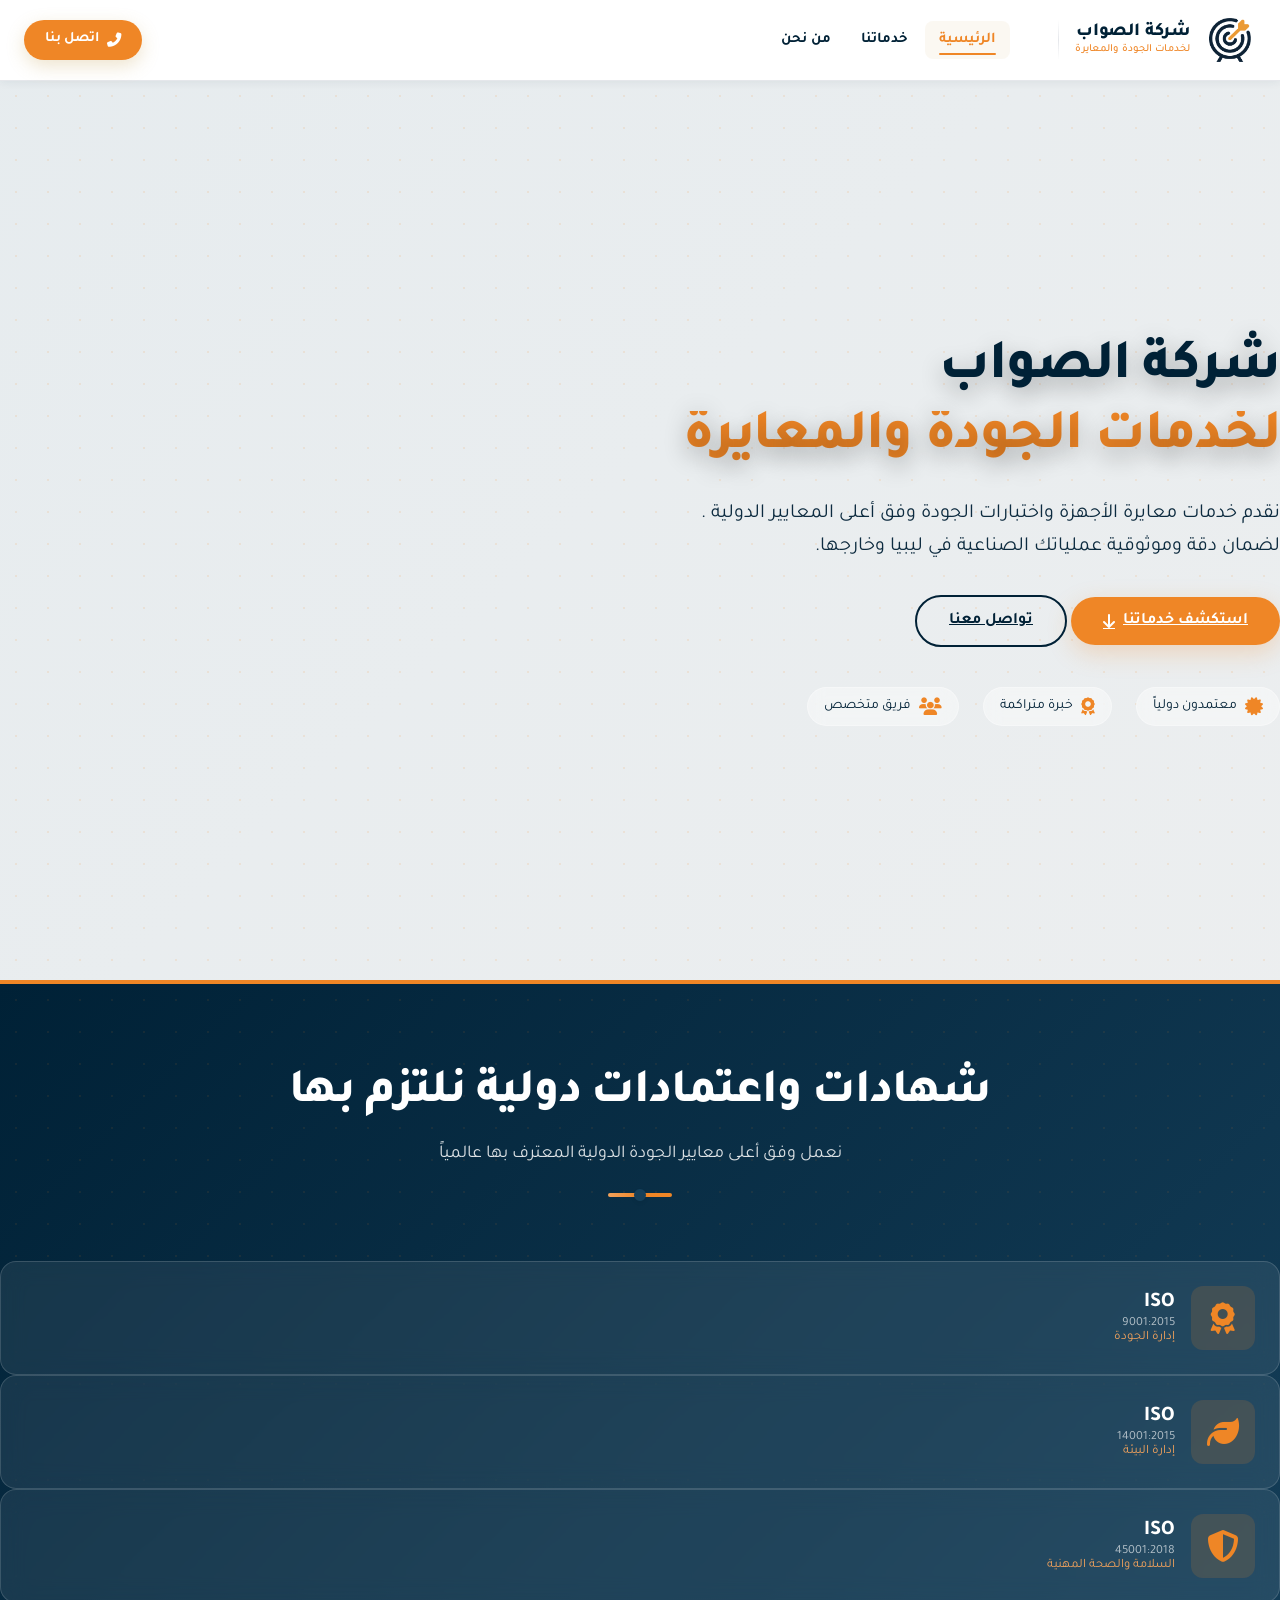
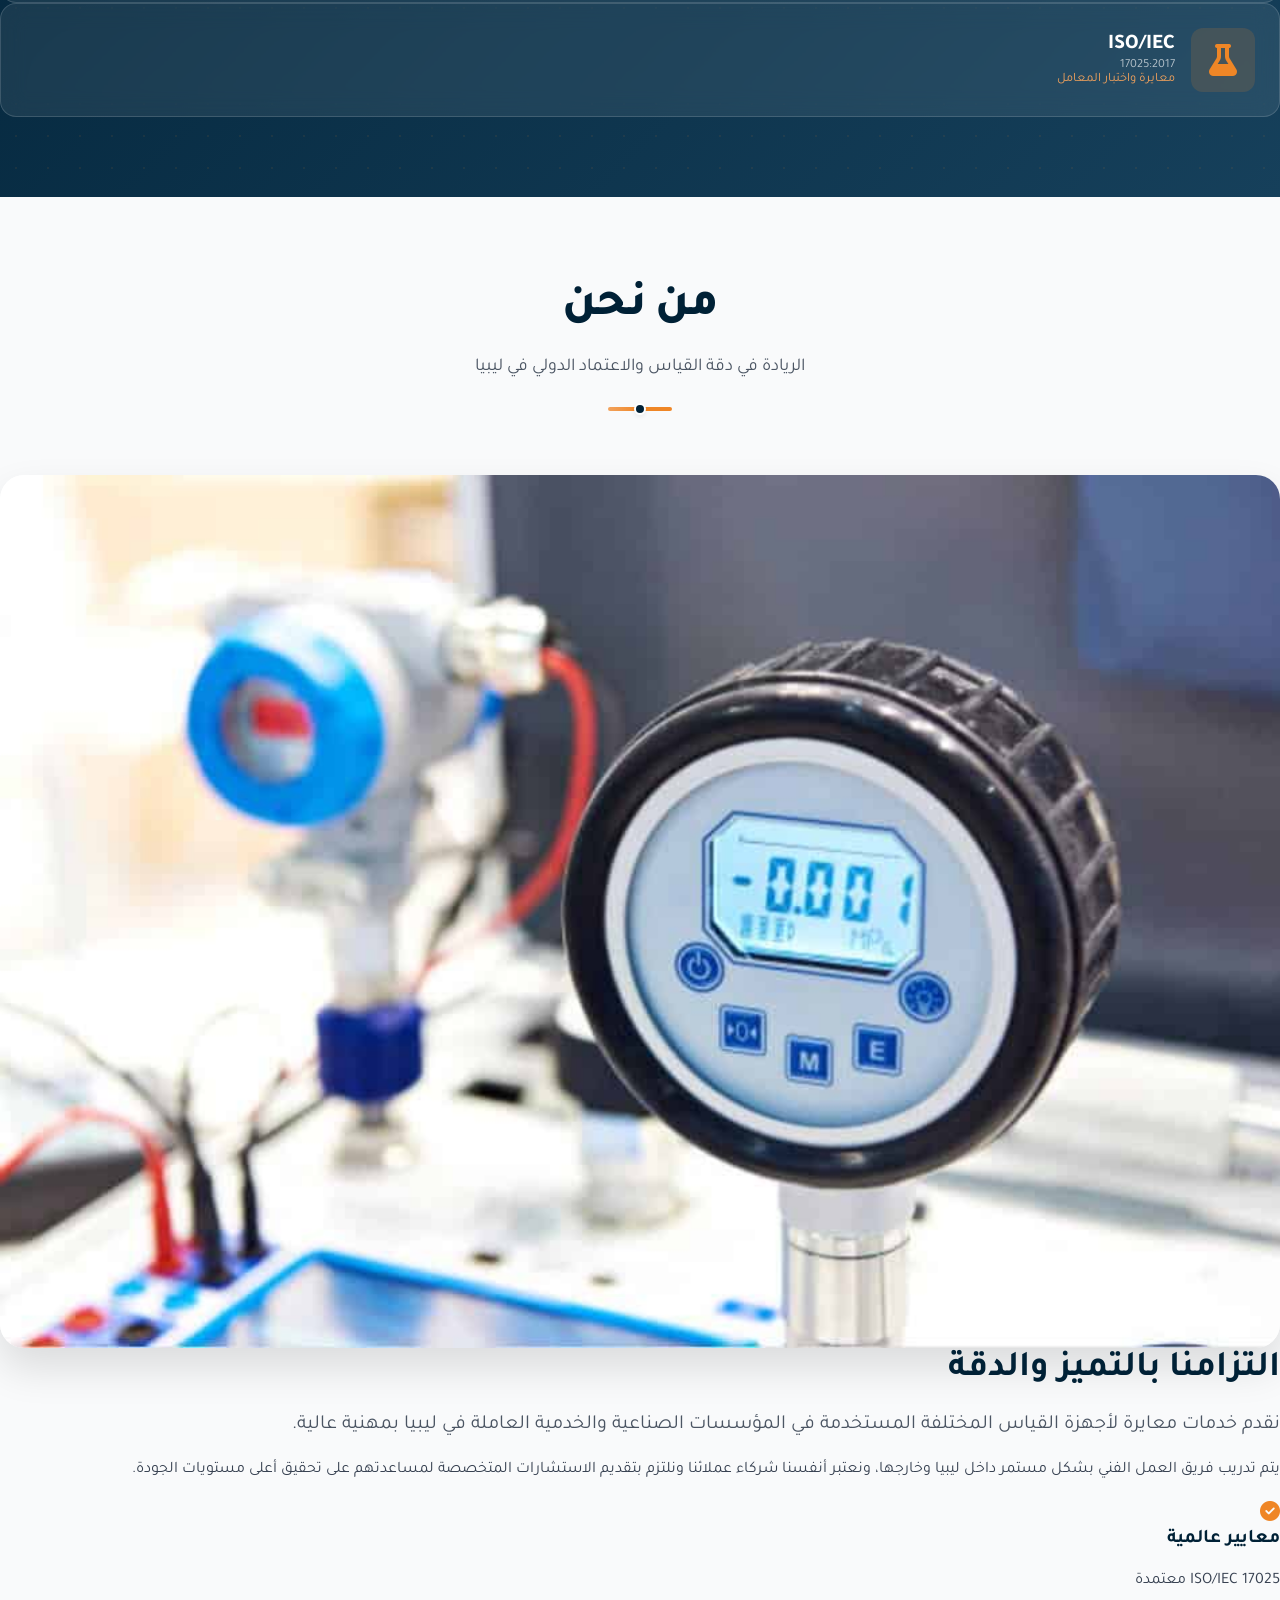
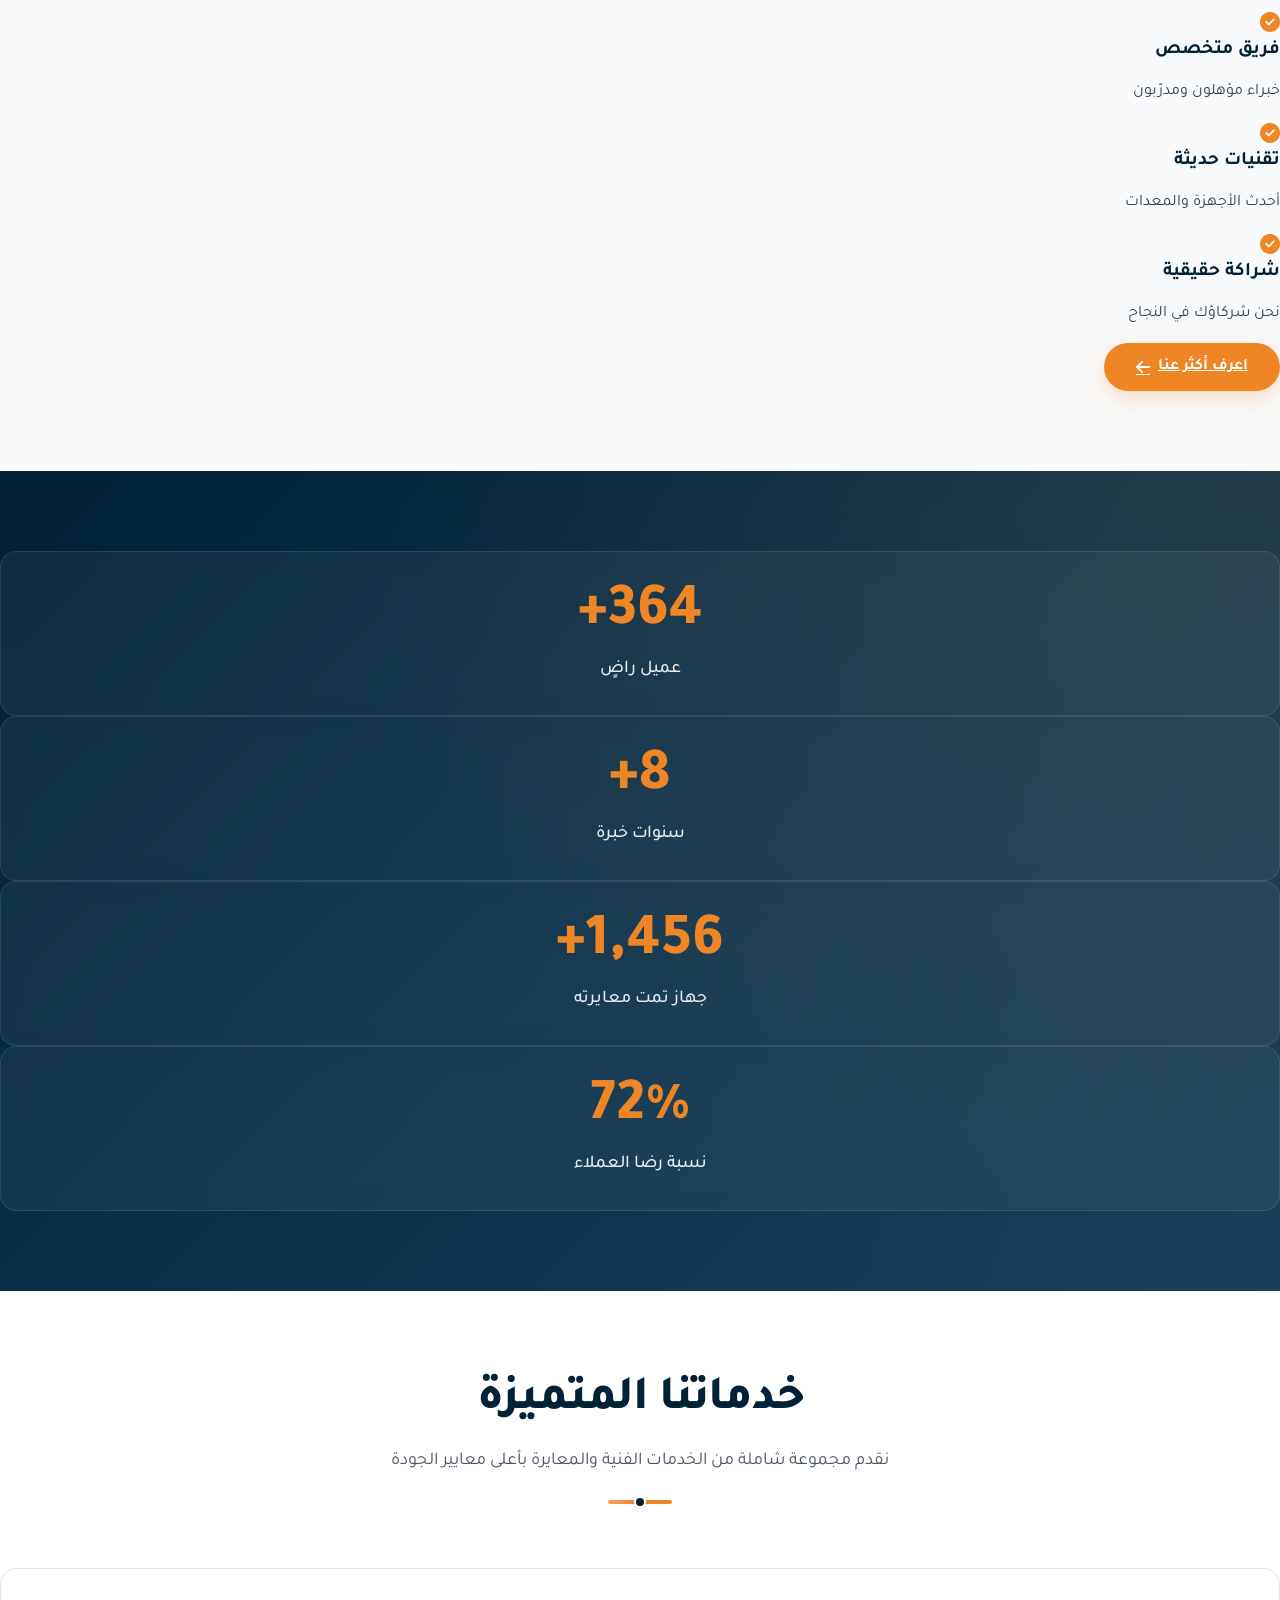
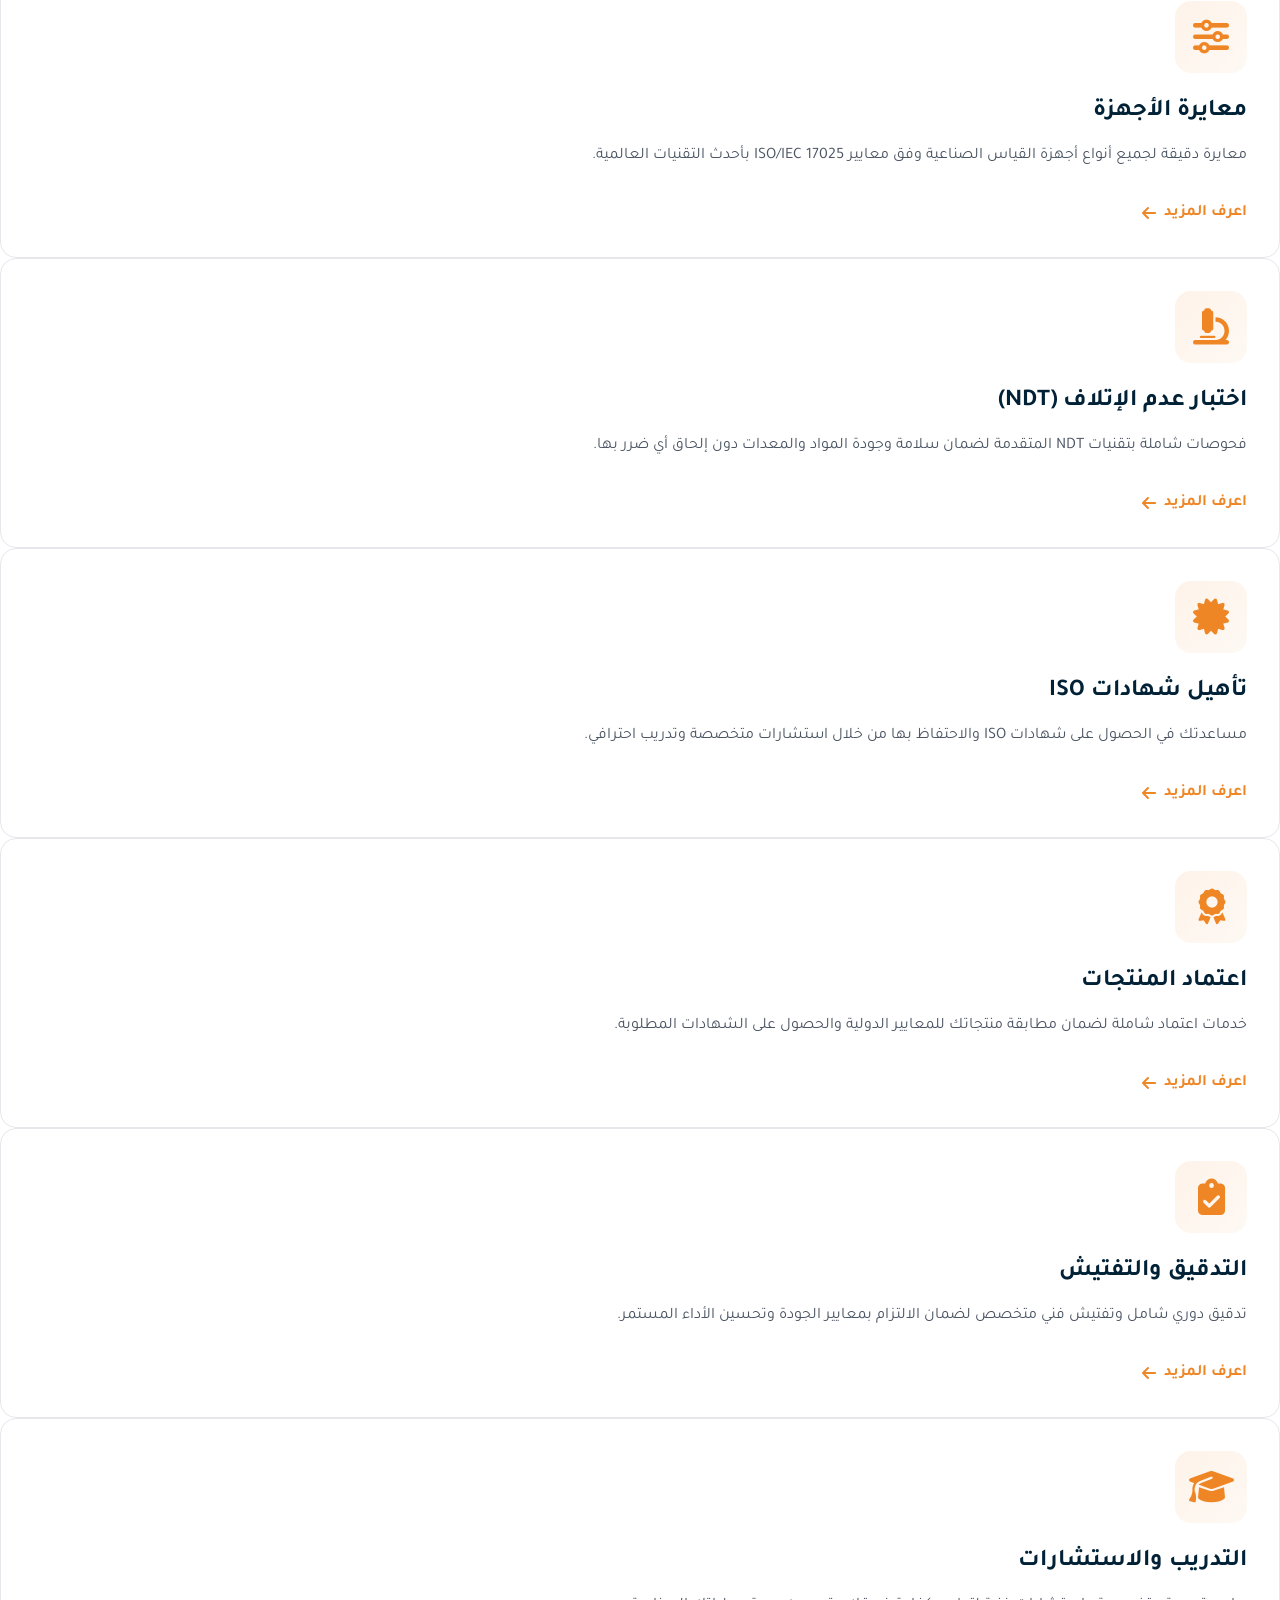
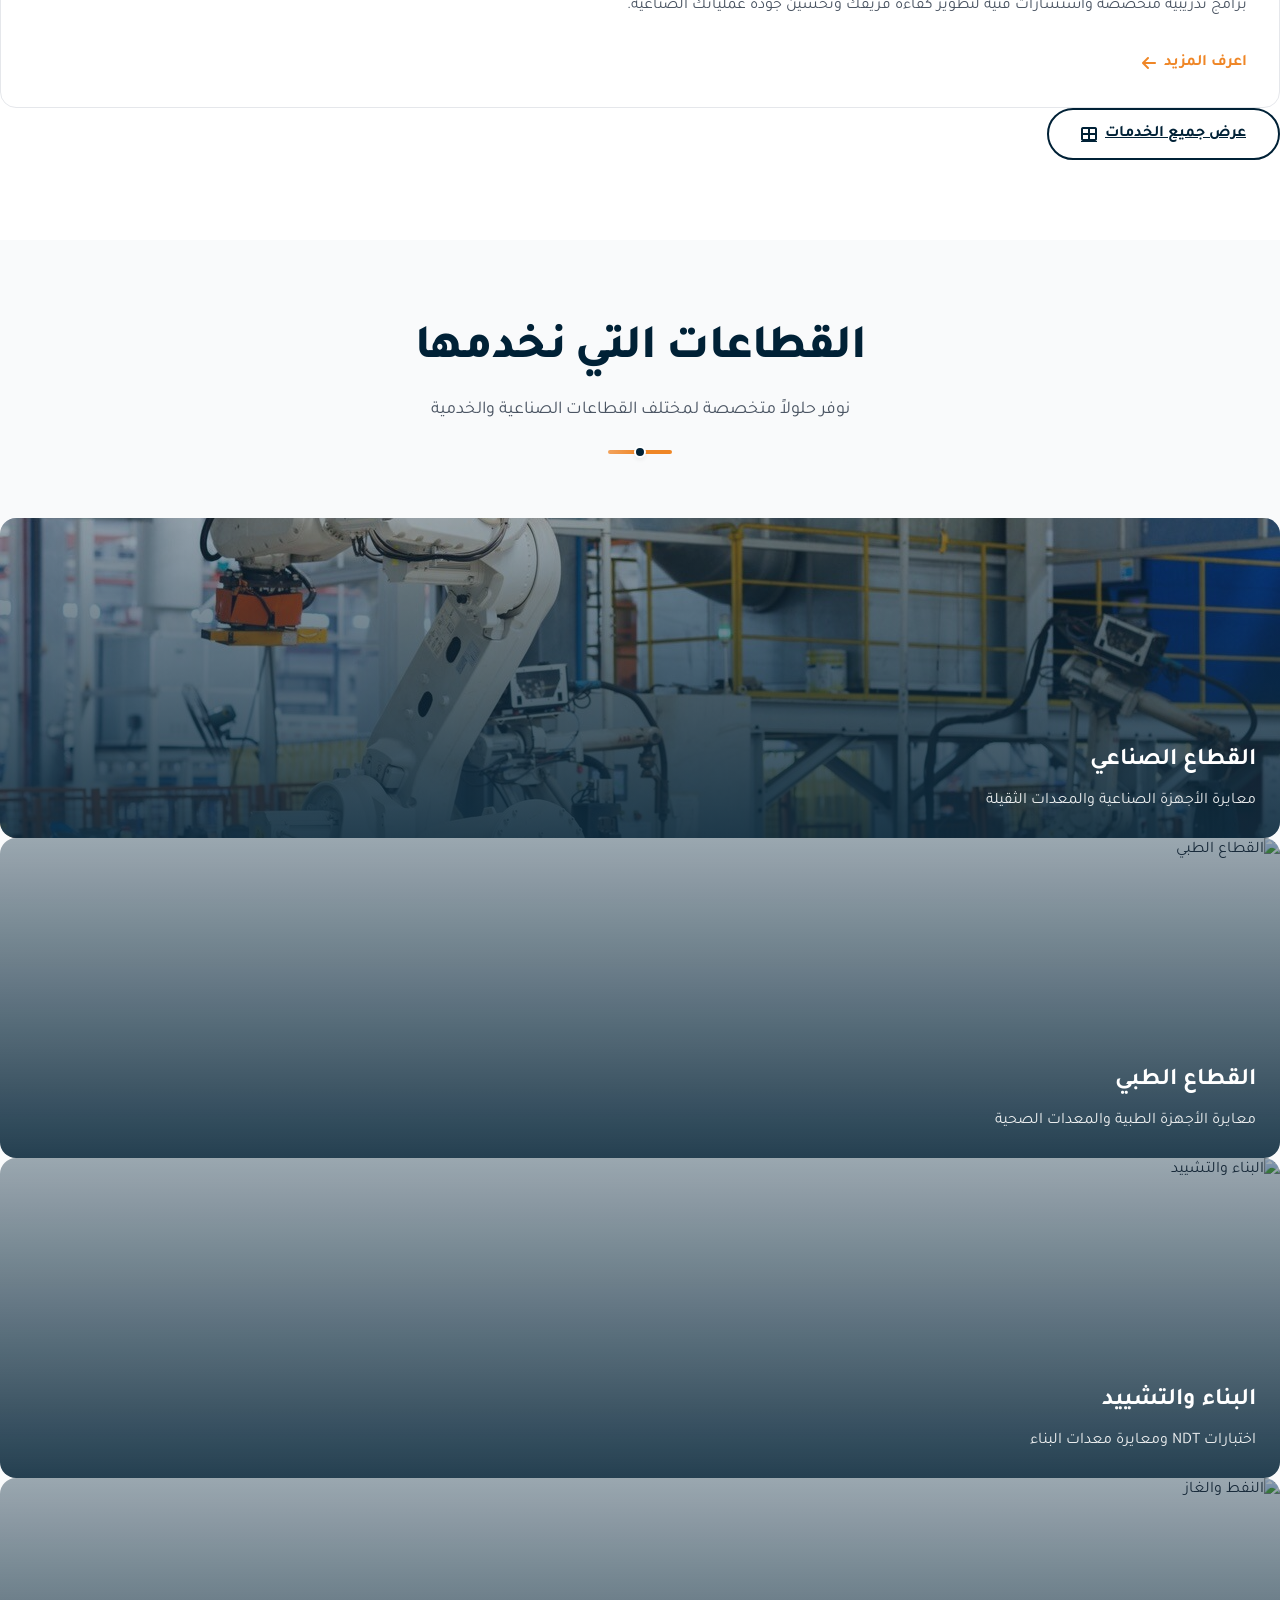
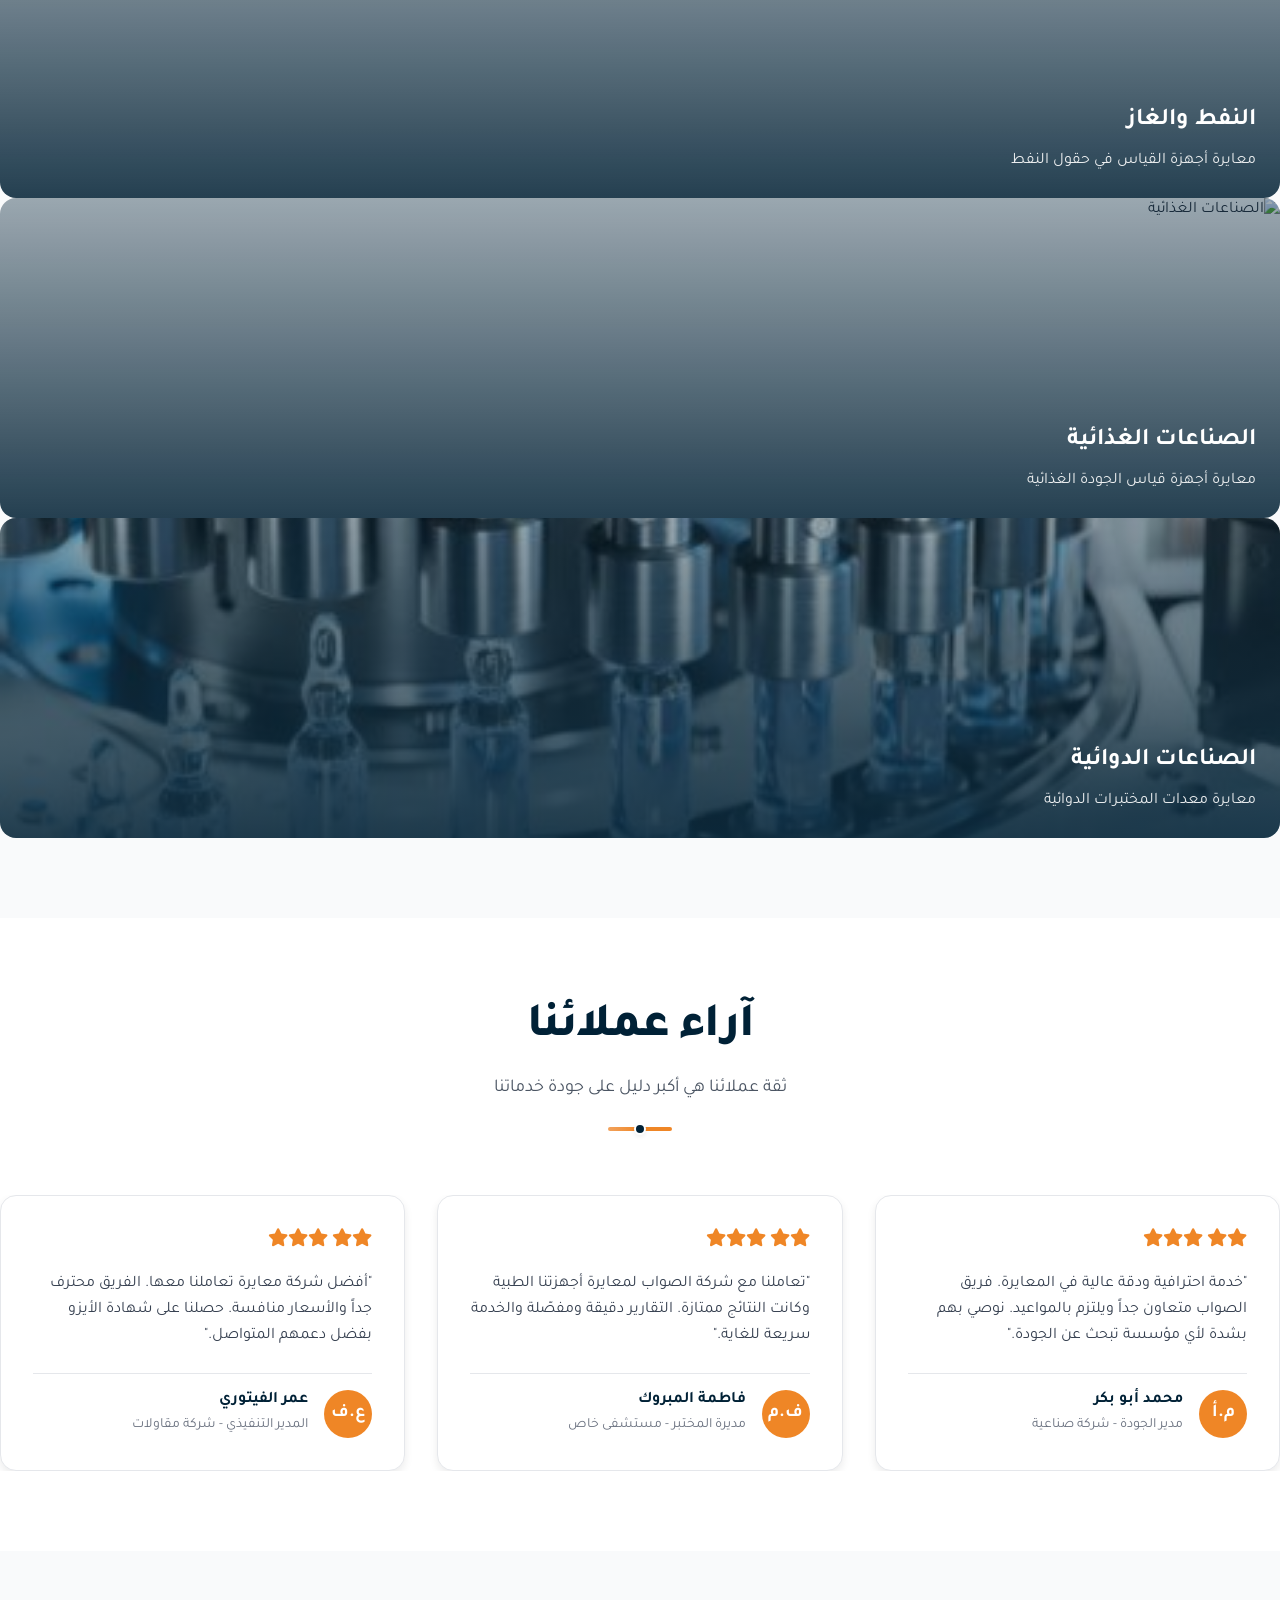
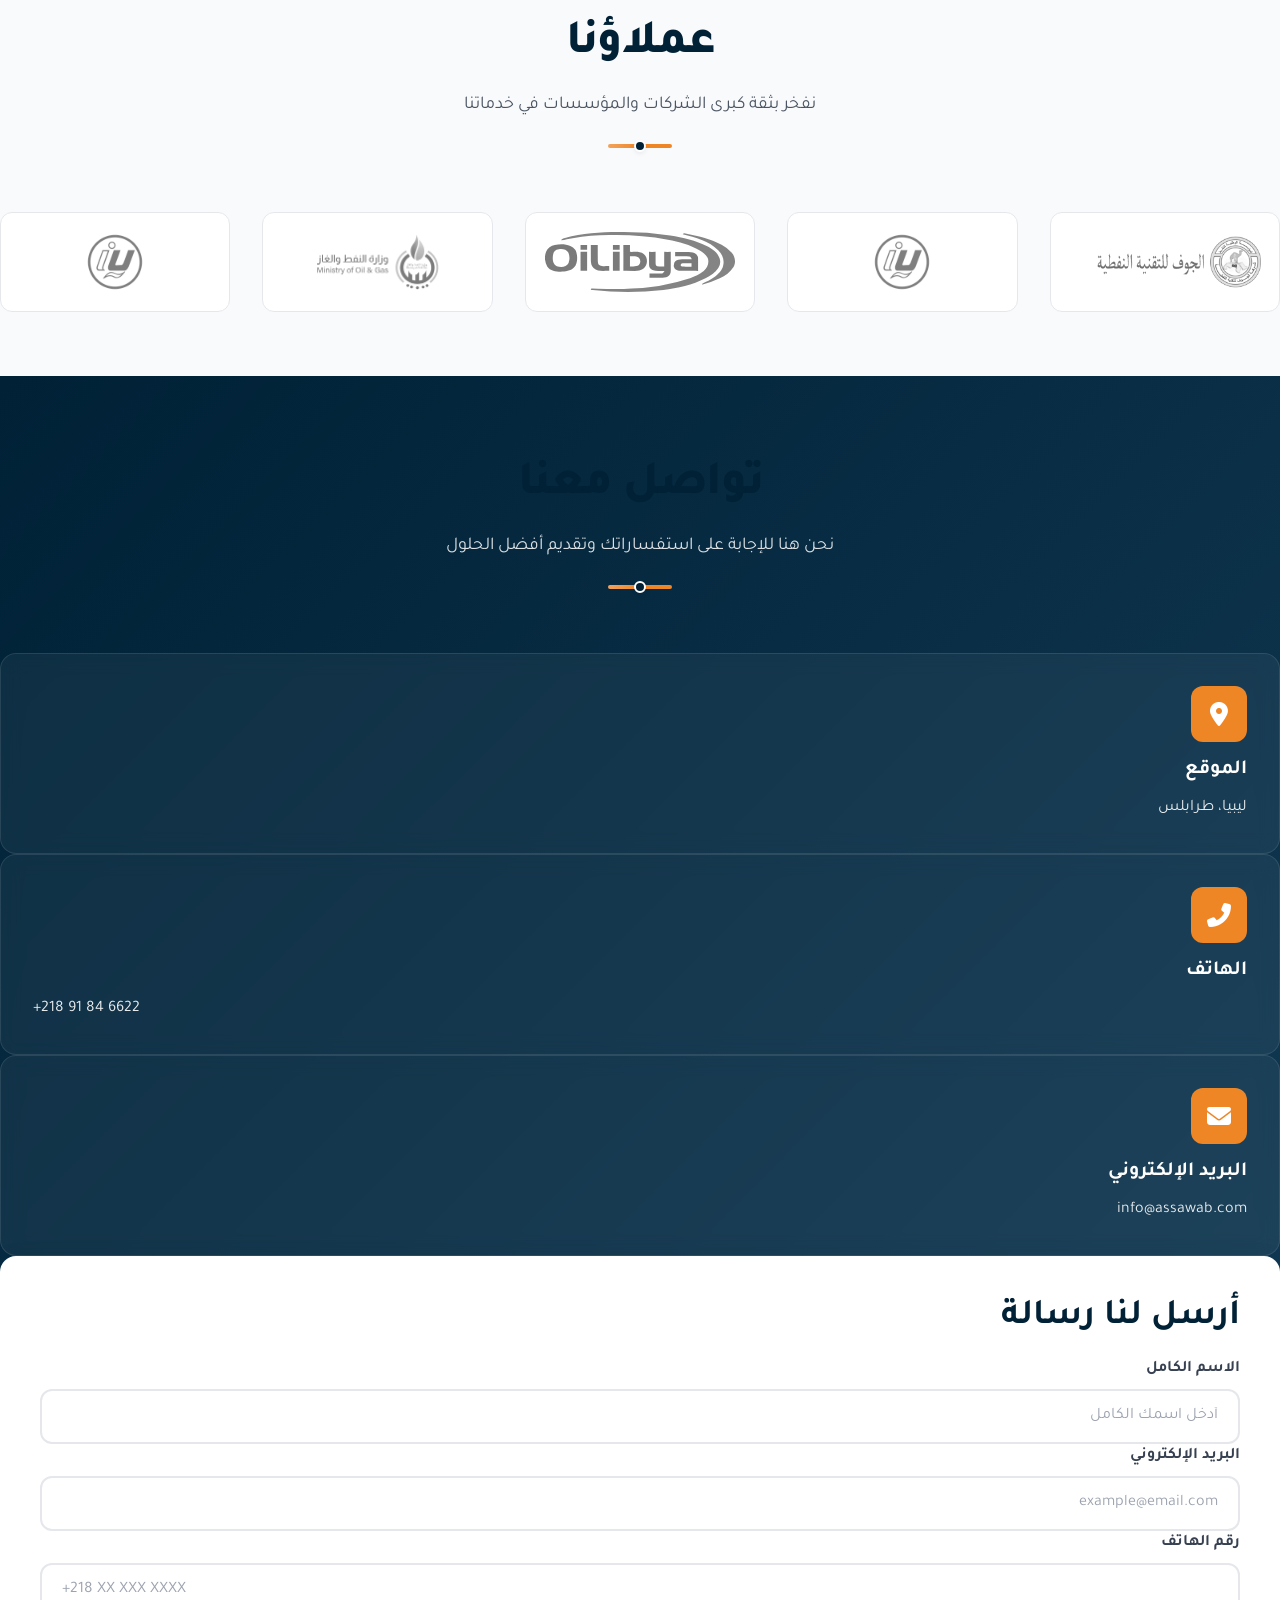
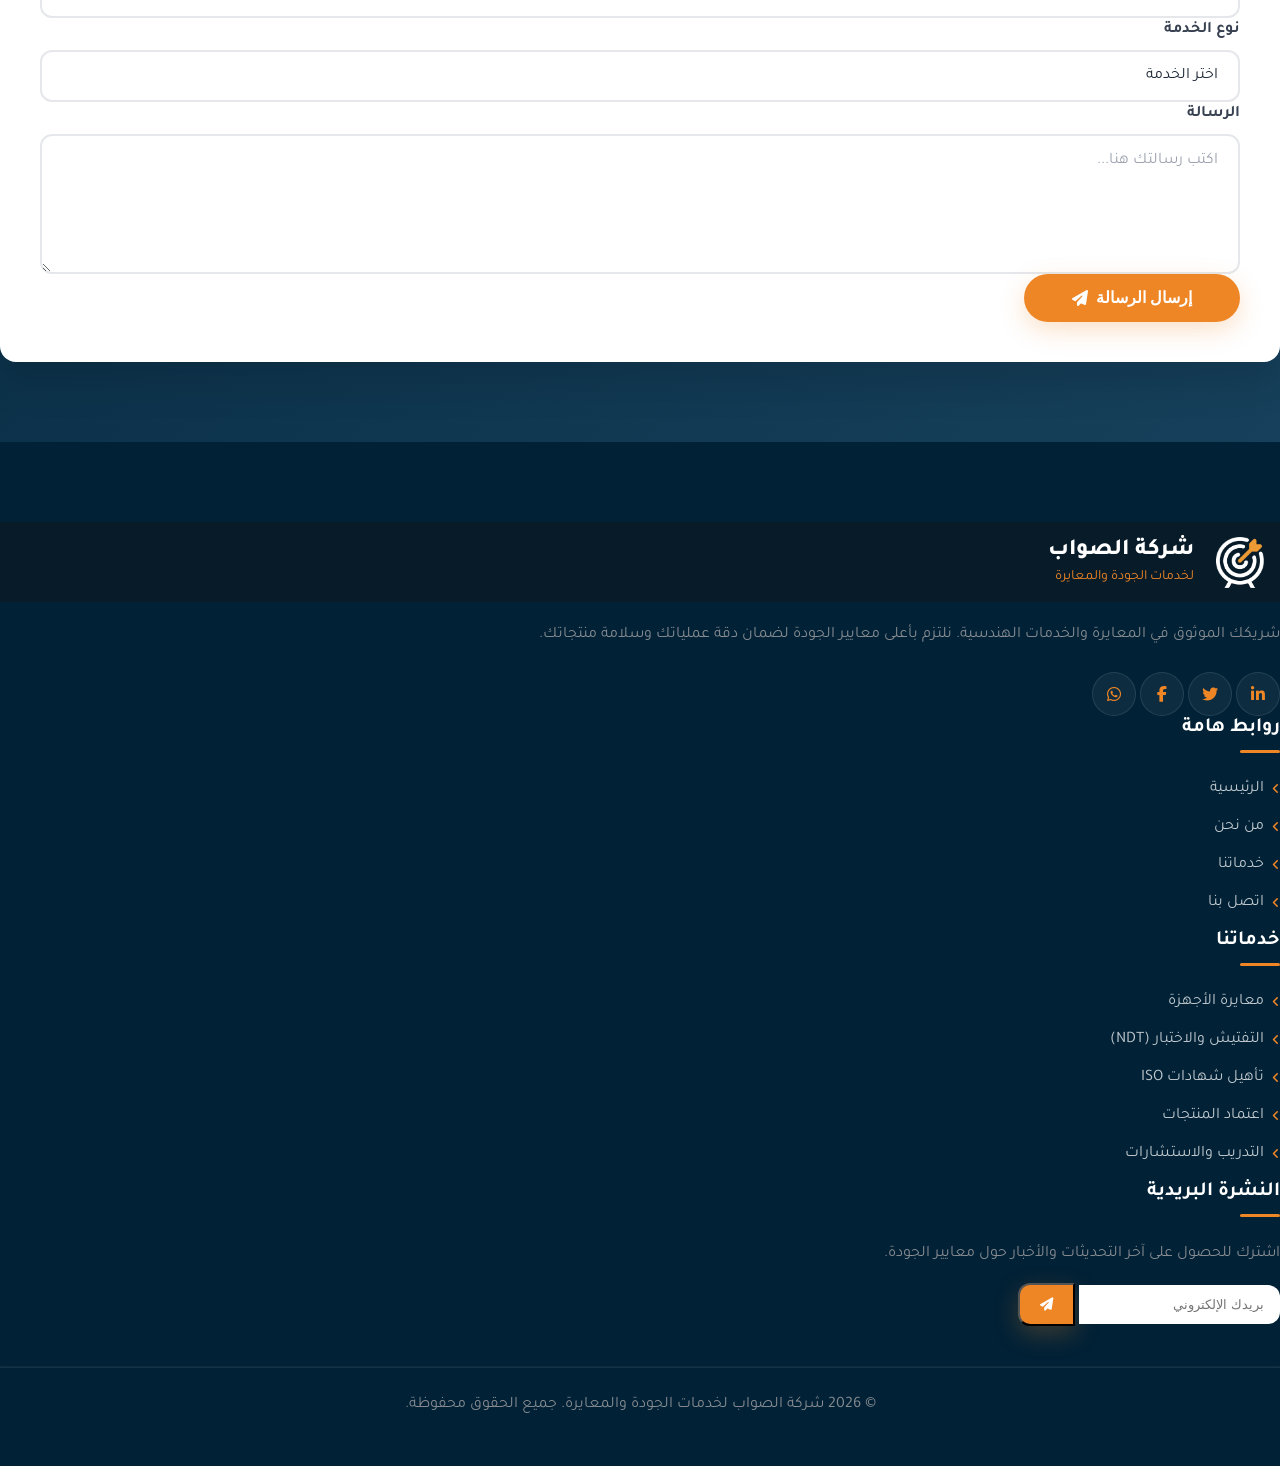
==== index.html @ fb80ed01 "Update index.html" ====
<!DOCTYPE html>
<html lang="ar" dir="rtl">

<head>
    <meta charset="UTF-8">
    <meta name="viewport" content="width=device-width, initial-scale=1.0, viewport-fit=cover">
    <meta name="description"
        content="شركة الصواب للمعايرة والخدمات الفنية - الرائدة في خدمات المعايرة والخدمات الهندسية في ليبيا. نقدم معايرة الأجهزة واختبارات الجودة وفق أعلى المعايير الدولية ISO/IEC 17025.">
    <meta name="keywords" content="معايرة, شركة الصواب, خدمات فنية, ISO, ليبيا, قياس, جودة">
    <title>شركة الصواب للمعايرة والخدمات الفنية | الرئيسية</title>

    <!-- Bootstrap RTL -->
    <link href="https://cdn.jsdelivr.net/npm/bootstrap@5.3.0/dist/css/bootstrap.rtl.min.css" rel="stylesheet">

    <!-- Google Fonts -->
    <link href="https://fonts.googleapis.com/css2?family=Tajawal:wght@300;400;500;700;800&display=swap"
        rel="stylesheet">

    <!-- Font Awesome -->
    <link rel="stylesheet" href="https://cdnjs.cloudflare.com/ajax/libs/font-awesome/6.4.0/css/all.min.css">

    <!-- AOS Animation -->
    <link href="https://unpkg.com/aos@2.3.1/dist/aos.css" rel="stylesheet">

    <!-- Swiper Slider -->
    <link rel="stylesheet" href="https://cdn.jsdelivr.net/npm/swiper@10/swiper-bundle.min.css">

    <link rel="stylesheet" href="assets/css/style.css">
</head>

<body>

    <!-- ══════════════════ Preloader ══════════════════ -->
    <div id="preloader">
        <div class="loader-ring"></div>
    </div>

    <!-- ══════════════════ Hero Section ══════════════════ -->
    <section id="home" class="hero-section">
        <video class="hero-video" autoplay muted loop playsinline poster="">
            <source src="assets/video/Intro.mp4" type="video/mp4">
        </video>
        <div class="hero-overlay"></div>
        <div class="tech-pattern"></div>

        <div class="container hero-content">
            <div class="row">
                <div class="col-lg-8" data-aos="fade-up">
                    <h1 class="hero-title text-white">
                        شركة الصواب
                        <br>
                        <span class="gradient-text"> لخدمات الجودة والمعايرة </span>
                    </h1>
                    <p class="hero-subtitle text-white">
                        نقدم خدمات معايرة الأجهزة واختبارات الجودة

                        وفق أعلى المعايير الدولية .

                        لضمان دقة وموثوقية عملياتك الصناعية في ليبيا وخارجها.
                    </p>

                    <div class="d-flex flex-wrap gap-3 mt-5">
                        <a href="#services" class="btn btn-custom btn-gold">
                            <span>استكشف خدماتنا</span>
                            <i class="fas fa-arrow-down" aria-hidden="true"></i>
                        </a>
                        <a href="#contact" class="btn btn-custom btn-primary-outline">
                            <span>تواصل معنا</span>
                        </a>
                    </div>

                    <div class="hero-features text-white" data-aos="fade-up" data-aos-delay="300">
                        <div class="hero-feature">
                            <i class="fas fa-certificate" aria-hidden="true"></i>
                            <span>معتمدون دولياً</span>
                        </div>
                        <div class="hero-feature">
                            <i class="fas fa-award" aria-hidden="true"></i>
                            <span>خبرة متراكمة</span>
                        </div>
                        <div class="hero-feature">
                            <i class="fas fa-users" aria-hidden="true"></i>
                            <span>فريق متخصص</span>
                        </div>
                    </div>
                </div>
            </div>
        </div>
    </section>

    <!-- ══════════════════ ISO Certifications ══════════════════ -->
    <section class="certs-section" aria-label="الشهادات والاعتمادات الدولية">
        <div class="tech-bg" aria-hidden="true"></div>
        <div class="container" style="position:relative; z-index:2;">
            <div class="section-title" data-aos="fade-down">
                <h2>شهادات واعتمادات دولية نلتزم بها</h2>
                <p class="subtitle">نعمل وفق أعلى معايير الجودة الدولية المعترف بها عالمياً</p>
                <div class="line"></div>
            </div>

            <div class="row g-4 justify-content-center" data-aos="zoom-in" data-aos-delay="200">
                <div class="col-lg-3 col-md-6">
                    <div class="cert-card">
                        <div class="cert-icon">
                            <i class="fas fa-award" aria-hidden="true"></i>
                        </div>
                        <div class="cert-info">
                            <p class="cert-code">ISO</p>
                            <p class="cert-number">9001:2015</p>
                            <p class="cert-desc">إدارة الجودة</p>
                        </div>
                    </div>
                </div>
                <div class="col-lg-3 col-md-6">
                    <div class="cert-card">
                        <div class="cert-icon">
                            <i class="fas fa-leaf" aria-hidden="true"></i>
                        </div>
                        <div class="cert-info">
                            <p class="cert-code">ISO</p>
                            <p class="cert-number">14001:2015</p>
                            <p class="cert-desc">إدارة البيئة</p>
                        </div>
                    </div>
                </div>
                <div class="col-lg-3 col-md-6">
                    <div class="cert-card">
                        <div class="cert-icon">
                            <i class="fas fa-shield-alt" aria-hidden="true"></i>
                        </div>
                        <div class="cert-info">
                            <p class="cert-code">ISO</p>
                            <p class="cert-number">45001:2018</p>
                            <p class="cert-desc">السلامة والصحة المهنية</p>
                        </div>
                    </div>
                </div>
                <div class="col-lg-3 col-md-6">
                    <div class="cert-card">
                        <div class="cert-icon">
                            <i class="fas fa-flask" aria-hidden="true"></i>
                        </div>
                        <div class="cert-info">
                            <p class="cert-code">ISO/IEC</p>
                            <p class="cert-number">17025:2017</p>
                            <p class="cert-desc">معايرة واختبار المعامل</p>
                        </div>
                    </div>
                </div>
            </div>
        </div>
    </section>
    <!-- ══════════════════ About Section ══════════════════ -->
    <section id="about" class="bg-light-section">
        <div class="container">
            <div class="section-title" data-aos="fade-up">
                <h2>من نحن</h2>
                <p class="subtitle">الريادة في دقة القياس والاعتماد الدولي في ليبيا</p>
                <div class="line"></div>
            </div>

            <div class="row align-items-center g-5">
                <div class="col-lg-6" data-aos="fade-right">
                    <div style="border-radius: var(--radius-2xl); overflow: hidden; box-shadow: var(--shadow-xl);">
                        <img src="assets/image/Calibration3.jpg" alt="فريق شركة الصواب للمعايرة" class="img-fluid"
                            style="width:100%; display:block;">
                    </div>
                </div>

                <div class="col-lg-6" data-aos="fade-left">
                    <h3 class="mb-4">التزامنا بالتميز والدقة</h3>
                    <p class="text-lead">
                        نقدم خدمات معايرة لأجهزة القياس المختلفة المستخدمة في المؤسسات الصناعية والخدمية العاملة في
                        ليبيا بمهنية عالية.
                    </p>
                    <p>
                        يتم تدريب فريق العمل الفني بشكل مستمر داخل ليبيا وخارجها، ونعتبر أنفسنا شركاء عملائنا ونلتزم
                        بتقديم الاستشارات المتخصصة لمساعدتهم على تحقيق أعلى مستويات الجودة.
                    </p>

                    <div class="row g-4 mt-2">
                        <div class="col-6">
                            <div class="d-flex align-items-start gap-3">
                                <i class="fas fa-check-circle text-gold"
                                    style="font-size:var(--font-xl); margin-top:2px; flex-shrink:0;"></i>
                                <div>
                                    <h6 class="mb-1">معايير عالمية</h6>
                                    <p class="mb-0 small text-muted">ISO/IEC 17025 معتمدة</p>
                                </div>
                            </div>
                        </div>
                        <div class="col-6">
                            <div class="d-flex align-items-start gap-3">
                                <i class="fas fa-check-circle text-gold"
                                    style="font-size:var(--font-xl); margin-top:2px; flex-shrink:0;"></i>
                                <div>
                                    <h6 class="mb-1">فريق متخصص</h6>
                                    <p class="mb-0 small text-muted">خبراء مؤهلون ومدرّبون</p>
                                </div>
                            </div>
                        </div>
                        <div class="col-6">
                            <div class="d-flex align-items-start gap-3">
                                <i class="fas fa-check-circle text-gold"
                                    style="font-size:var(--font-xl); margin-top:2px; flex-shrink:0;"></i>
                                <div>
                                    <h6 class="mb-1">تقنيات حديثة</h6>
                                    <p class="mb-0 small text-muted">أحدث الأجهزة والمعدات</p>
                                </div>
                            </div>
                        </div>
                        <div class="col-6">
                            <div class="d-flex align-items-start gap-3">
                                <i class="fas fa-check-circle text-gold"
                                    style="font-size:var(--font-xl); margin-top:2px; flex-shrink:0;"></i>
                                <div>
                                    <h6 class="mb-1">شراكة حقيقية</h6>
                                    <p class="mb-0 small text-muted">نحن شركاؤك في النجاح</p>
                                </div>
                            </div>
                        </div>
                    </div>

                    <div class="mt-5">
                        <a href="about.html" class="btn btn-custom btn-gold">
                            <span>اعرف أكثر عنا</span>
                            <i class="fas fa-arrow-left" aria-hidden="true"></i>
                        </a>
                    </div>
                </div>
            </div>
        </div>
    </section>

    <!-- ══════════════════ Statistics ══════════════════ -->
    <section class="stats-section">
        <div class="container">
            <div class="row g-4">
                <div class="col-md-3 col-6" data-aos="fade-up" data-aos-delay="0">
                    <div class="stat-card">
                        <div class="stat-number">
                            <span class="counter" data-target="500">0</span>+
                        </div>
                        <div class="stat-label">عميل راضٍ</div>
                    </div>
                </div>
                <div class="col-md-3 col-6" data-aos="fade-up" data-aos-delay="100">
                    <div class="stat-card">
                        <div class="stat-number">
                            <span class="counter" data-target="10">0</span>+
                        </div>
                        <div class="stat-label">سنوات خبرة</div>
                    </div>
                </div>
                <div class="col-md-3 col-6" data-aos="fade-up" data-aos-delay="200">
                    <div class="stat-card">
                        <div class="stat-number">
                            <span class="counter" data-target="2000">0</span>+
                        </div>
                        <div class="stat-label">جهاز تمت معايرته</div>
                    </div>
                </div>
                <div class="col-md-3 col-6" data-aos="fade-up" data-aos-delay="300">
                    <div class="stat-card">
                        <div class="stat-number">
                            <span class="counter" data-target="98">0</span>%
                        </div>
                        <div class="stat-label">نسبة رضا العملاء</div>
                    </div>
                </div>
            </div>
        </div>
    </section>

    <!-- ══════════════════ Services ══════════════════ -->
    <section id="services">
        <div class="container">
            <div class="section-title" data-aos="fade-up">
                <h2>خدماتنا المتميزة</h2>
                <p class="subtitle">نقدم مجموعة شاملة من الخدمات الفنية والمعايرة بأعلى معايير الجودة</p>
                <div class="line"></div>
            </div>

            <div class="row g-4">
                <div class="col-lg-4 col-md-6" data-aos="fade-up" data-aos-delay="0">
                    <div class="service-card">
                        <div class="service-icon"><i class="fas fa-sliders-h"></i></div>
                        <h4>معايرة الأجهزة</h4>
                        <p>معايرة دقيقة لجميع أنواع أجهزة القياس الصناعية وفق معايير ISO/IEC 17025 بأحدث التقنيات
                            العالمية.</p>
                        <a href="services.html#calibration" class="service-link">
                            <span>اعرف المزيد</span>
                            <i class="fas fa-arrow-left"></i>
                        </a>
                    </div>
                </div>

                <div class="col-lg-4 col-md-6" data-aos="fade-up" data-aos-delay="100">
                    <div class="service-card">
                        <div class="service-icon"><i class="fas fa-microscope"></i></div>
                        <h4>اختبار عدم الإتلاف (NDT)</h4>
                        <p>فحوصات شاملة بتقنيات NDT المتقدمة لضمان سلامة وجودة المواد والمعدات دون إلحاق أي ضرر بها.</p>
                        <a href="services.html#ndt" class="service-link">
                            <span>اعرف المزيد</span>
                            <i class="fas fa-arrow-left"></i>
                        </a>
                    </div>
                </div>

                <div class="col-lg-4 col-md-6" data-aos="fade-up" data-aos-delay="200">
                    <div class="service-card">
                        <div class="service-icon"><i class="fas fa-certificate"></i></div>
                        <h4>تأهيل شهادات ISO</h4>
                        <p>مساعدتك في الحصول على شهادات ISO والاحتفاظ بها من خلال استشارات متخصصة وتدريب احترافي.</p>
                        <a href="services.html#iso" class="service-link">
                            <span>اعرف المزيد</span>
                            <i class="fas fa-arrow-left"></i>
                        </a>
                    </div>
                </div>

                <div class="col-lg-4 col-md-6" data-aos="fade-up" data-aos-delay="300">
                    <div class="service-card">
                        <div class="service-icon"><i class="fas fa-award"></i></div>
                        <h4>اعتماد المنتجات</h4>
                        <p>خدمات اعتماد شاملة لضمان مطابقة منتجاتك للمعايير الدولية والحصول على الشهادات المطلوبة.</p>
                        <a href="services.html#certification" class="service-link">
                            <span>اعرف المزيد</span>
                            <i class="fas fa-arrow-left"></i>
                        </a>
                    </div>
                </div>

                <div class="col-lg-4 col-md-6" data-aos="fade-up" data-aos-delay="400">
                    <div class="service-card">
                        <div class="service-icon"><i class="fas fa-clipboard-check"></i></div>
                        <h4>التدقيق والتفتيش</h4>
                        <p>تدقيق دوري شامل وتفتيش فني متخصص لضمان الالتزام بمعايير الجودة وتحسين الأداء المستمر.</p>
                        <a href="services.html#audit" class="service-link">
                            <span>اعرف المزيد</span>
                            <i class="fas fa-arrow-left"></i>
                        </a>
                    </div>
                </div>

                <div class="col-lg-4 col-md-6" data-aos="fade-up" data-aos-delay="500">
                    <div class="service-card">
                        <div class="service-icon"><i class="fas fa-graduation-cap"></i></div>
                        <h4>التدريب والاستشارات</h4>
                        <p>برامج تدريبية متخصصة واستشارات فنية لتطوير كفاءة فريقك وتحسين جودة عملياتك الصناعية.</p>
                        <a href="services.html#training" class="service-link">
                            <span>اعرف المزيد</span>
                            <i class="fas fa-arrow-left"></i>
                        </a>
                    </div>
                </div>
            </div>

            <div class="text-center mt-5" data-aos="fade-up">
                <a href="services.html" class="btn btn-custom btn-primary-outline">
                    <span>عرض جميع الخدمات</span>
                    <i class="fas fa-th-large" aria-hidden="true"></i>
                </a>
            </div>
        </div>
    </section>

    <!-- ══════════════════ Sectors ══════════════════ -->
    <section id="sectors" class="bg-light-section">
        <div class="container">
            <div class="section-title" data-aos="fade-up">
                <h2>القطاعات التي نخدمها</h2>
                <p class="subtitle">نوفر حلولاً متخصصة لمختلف القطاعات الصناعية والخدمية</p>
                <div class="line"></div>
            </div>

            <div class="row g-4">
                <div class="col-lg-4 col-md-6" data-aos="fade-up" data-aos-delay="0">
                    <div class="sector-card">
                        <img src="assets/image/factory.jpeg" alt="القطاع الصناعي">
                        <div class="sector-content">
                            <h4>القطاع الصناعي</h4>
                            <p>معايرة الأجهزة الصناعية والمعدات الثقيلة</p>
                        </div>
                    </div>
                </div>
                <div class="col-lg-4 col-md-6" data-aos="fade-up" data-aos-delay="100">
                    <div class="sector-card">
                        <img src="https://images.unsplash.com/photo-1579684385127-1ef15d508118?w=600"
                            alt="القطاع الطبي">
                        <div class="sector-content">
                            <h4>القطاع الطبي</h4>
                            <p>معايرة الأجهزة الطبية والمعدات الصحية</p>
                        </div>
                    </div>
                </div>
                <div class="col-lg-4 col-md-6" data-aos="fade-up" data-aos-delay="200">
                    <div class="sector-card">
                        <img src="https://images.unsplash.com/photo-1473341304170-971dccb5ac1e?w=600"
                            alt="البناء والتشييد">
                        <div class="sector-content">
                            <h4>البناء والتشييد</h4>
                            <p>اختبارات NDT ومعايرة معدات البناء</p>
                        </div>
                    </div>
                </div>
                <div class="col-lg-4 col-md-6" data-aos="fade-up" data-aos-delay="300">
                    <div class="sector-card">
                        <img src="https://images.unsplash.com/photo-1581092160562-40aa08e78837?w=600"
                            alt="النفط والغاز">
                        <div class="sector-content">
                            <h4>النفط والغاز</h4>
                            <p>معايرة أجهزة القياس في حقول النفط</p>
                        </div>
                    </div>
                </div>
                <div class="col-lg-4 col-md-6" data-aos="fade-up" data-aos-delay="400">
                    <div class="sector-card">
                        <img src="https://images.unsplash.com/photo-1581092160607-ee22621dd758?w=600"
                            alt="الصناعات الغذائية">
                        <div class="sector-content">
                            <h4>الصناعات الغذائية</h4>
                            <p>معايرة أجهزة قياس الجودة الغذائية</p>
                        </div>
                    </div>
                </div>
                <div class="col-lg-4 col-md-6" data-aos="fade-up" data-aos-delay="500">
                    <div class="sector-card">
                        <img src="assets/image/Pharmaceutical.jpg" alt="الصناعات الدوائية">
                        <div class="sector-content">
                            <h4>الصناعات الدوائية</h4>
                            <p>معايرة معدات المختبرات الدوائية</p>
                        </div>
                    </div>
                </div>
            </div>
        </div>
    </section>

    <!-- ══════════════════ Testimonials ══════════════════ -->
    <section id="testimonials">
        <div class="container">
            <div class="section-title" data-aos="fade-up">
                <h2>آراء عملائنا</h2>
                <p class="subtitle">ثقة عملائنا هي أكبر دليل على جودة خدماتنا</p>
                <div class="line"></div>
            </div>

            <div class="swiper testimonials-swiper" data-aos="fade-up">
                <div class="swiper-wrapper">
                    <div class="swiper-slide">
                        <div class="testimonial-card">
                            <div class="testimonial-stars">
                                <i class="fas fa-star"></i><i class="fas fa-star"></i>
                                <i class="fas fa-star"></i><i class="fas fa-star"></i><i class="fas fa-star"></i>
                            </div>
                            <p class="testimonial-text">"خدمة احترافية ودقة عالية في المعايرة. فريق الصواب متعاون جداً
                                ويلتزم بالمواعيد. نوصي بهم بشدة لأي مؤسسة تبحث عن الجودة."</p>
                            <div class="testimonial-author">
                                <div class="testimonial-avatar">م.أ</div>
                                <div class="testimonial-info">
                                    <h6>محمد أبو بكر</h6>
                                    <p>مدير الجودة - شركة صناعية</p>
                                </div>
                            </div>
                        </div>
                    </div>
                    <div class="swiper-slide">
                        <div class="testimonial-card">
                            <div class="testimonial-stars">
                                <i class="fas fa-star"></i><i class="fas fa-star"></i>
                                <i class="fas fa-star"></i><i class="fas fa-star"></i><i class="fas fa-star"></i>
                            </div>
                            <p class="testimonial-text">"تعاملنا مع شركة الصواب لمعايرة أجهزتنا الطبية وكانت النتائج
                                ممتازة. التقارير دقيقة ومفصّلة والخدمة سريعة للغاية."</p>
                            <div class="testimonial-author">
                                <div class="testimonial-avatar">ف.م</div>
                                <div class="testimonial-info">
                                    <h6>فاطمة المبروك</h6>
                                    <p>مديرة المختبر - مستشفى خاص</p>
                                </div>
                            </div>
                        </div>
                    </div>
                    <div class="swiper-slide">
                        <div class="testimonial-card">
                            <div class="testimonial-stars">
                                <i class="fas fa-star"></i><i class="fas fa-star"></i>
                                <i class="fas fa-star"></i><i class="fas fa-star"></i><i class="fas fa-star"></i>
                            </div>
                            <p class="testimonial-text">"أفضل شركة معايرة تعاملنا معها. الفريق محترف جداً والأسعار
                                منافسة. حصلنا على شهادة الأيزو بفضل دعمهم المتواصل."</p>
                            <div class="testimonial-author">
                                <div class="testimonial-avatar">ع.ف</div>
                                <div class="testimonial-info">
                                    <h6>عمر الفيتوري</h6>
                                    <p>المدير التنفيذي - شركة مقاولات</p>
                                </div>
                            </div>
                        </div>
                    </div>
                </div>
                <div class="swiper-pagination" style="position:relative; margin-top:2rem;"></div>
            </div>
        </div>
    </section>

    <!-- ══════════════════ Clients ══════════════════ -->
    <section class="clients-section">
        <div class="container">
            <div class="section-title" data-aos="fade-up">
                <h2>عملاؤنا</h2>
                <p class="subtitle">نفخر بثقة كبرى الشركات والمؤسسات في خدماتنا</p>
                <div class="line"></div>
            </div>

            <div class="swiper clients-swiper" data-aos="fade-up">
                <div class="swiper-wrapper align-items-center">
                    <div class="swiper-slide">
                        <div class="client-logo"><img src="assets/image/clients/jowfe-logo.png" alt="عميل 1"></div>
                    </div>
                    <div class="swiper-slide">
                        <div class="client-logo"><img src="assets/image/clients/libyana-logo.png" alt="عميل 2"></div>
                    </div>
                    <div class="swiper-slide">
                        <div class="client-logo"><img src="assets/image/clients/oilLibya-logo.svg" alt="عميل 3">
                        </div>
                    </div>
                    <div class="swiper-slide">
                        <div class="client-logo"><img src="assets/image/clients/logo-ministry.png" alt="عميل 4"></div>
                    </div>
                    <div class="swiper-slide">
                        <div class="client-logo"><img src="assets/image/clients/libyana-logo.png" alt="عميل 5"></div>
                    </div>
                </div>
            </div>
        </div>
    </section>



    <!-- ══════════════════ Contact ══════════════════ -->
    <section id="contact" class="contact-section">
        <div class="container">
            <div class="section-title" data-aos="fade-up">
                <h2 class="text-white">تواصل معنا</h2>
                <p class="subtitle" style="color:rgba(255,255,255,0.85);">نحن هنا للإجابة على استفساراتك وتقديم أفضل
                    الحلول</p>
                <div class="line"></div>
            </div>

            <div class="row g-4 mb-5">
                <div class="col-md-4" data-aos="fade-up" data-aos-delay="0">
                    <div class="contact-card text-center">
                        <div class="contact-icon mx-auto"><i class="fas fa-map-marker-alt"></i></div>
                        <h5>الموقع</h5>
                        <p>ليبيا، طرابلس</p>
                    </div>
                </div>
                <div class="col-md-4" data-aos="fade-up" data-aos-delay="100">
                    <div class="contact-card text-center">
                        <div class="contact-icon mx-auto"><i class="fas fa-phone-alt"></i></div>
                        <h5>الهاتف</h5>
                        <p dir="ltr">+218 91 84 6622</p>
                    </div>
                </div>
                <div class="col-md-4" data-aos="fade-up" data-aos-delay="200">
                    <div class="contact-card text-center">
                        <div class="contact-icon mx-auto"><i class="fas fa-envelope"></i></div>
                        <h5>البريد الإلكتروني</h5>
                        <p>info@assawab.com</p>
                    </div>
                </div>
            </div>

            <div class="row">
                <div class="col-lg-10 mx-auto" data-aos="fade-up">
                    <div class="contact-form">
                        <h3 class="text-center mb-5">أرسل لنا رسالة</h3>
                        <form id="contactForm" novalidate>
                            <div class="row g-4">
                                <div class="col-md-6">
                                    <label class="form-label" for="contactName">الاسم الكامل</label>
                                    <input type="text" id="contactName" name="fullName" class="form-control"
                                        placeholder="أدخل اسمك الكامل" required>
                                </div>
                                <div class="col-md-6">
                                    <label class="form-label" for="contactEmail">البريد الإلكتروني</label>
                                    <input type="email" id="contactEmail" name="emailAddr" class="form-control"
                                        placeholder="example@email.com" required>
                                </div>
                                <div class="col-md-6">
                                    <label class="form-label" for="contactPhone">رقم الهاتف</label>
                                    <input type="tel" id="contactPhone" name="phoneNum" class="form-control"
                                        placeholder="+218 XX XXX XXXX" required>
                                </div>
                                <div class="col-md-6">
                                    <label class="form-label" for="contactService">نوع الخدمة</label>
                                    <select id="contactService" name="serviceType" class="form-select" required>
                                        <option value="">اختر الخدمة</option>
                                        <option value="calibration">معايرة الأجهزة</option>
                                        <option value="ndt">اختبار عدم الإتلاف (NDT)</option>
                                        <option value="iso">تأهيل شهادات ISO</option>
                                        <option value="certification">اعتماد المنتجات</option>
                                        <option value="training">التدريب والاستشارات</option>
                                        <option value="other">أخرى</option>
                                    </select>
                                </div>
                                <div class="col-12">
                                    <label class="form-label" for="contactMessage">الرسالة</label>
                                    <textarea id="contactMessage" name="messageText" class="form-control" rows="5"
                                        placeholder="اكتب رسالتك هنا..." required></textarea>
                                </div>
                                <div class="col-12 text-center">
                                    <button type="submit" id="submitBtn" class="btn btn-custom btn-gold"
                                        style="padding:var(--space-4) var(--space-12);">
                                        <span>إرسال الرسالة</span>
                                        <i class="fas fa-paper-plane" aria-hidden="true"></i>
                                    </button>
                                </div>
                            </div>
                        </form>
                        <div class="form-success text-center mt-4" id="formSuccess" style="display:none; color:#10b981; font-weight:bold;">
                            <i class="fas fa-check-circle" style="font-size:2rem; margin-bottom:var(--space-3); display:block;"></i>
                            شكراً لك! تم إرسال رسالتك بنجاح.
                        </div>
                    </div>
                </div>
            </div>
        </div>
    </section>

    <!-- ══════════════════ Footer ══════════════════ -->
    <footer>
        <div class="container">
            <div class="row g-5">

                <!-- العمود الأول: الشعار والوصف -->
                <div class="col-lg-4">
                    <div class="footer-brand">
                        <div class="footer-logo-wrap">
                            <img src="assets/image/logo-light.png" alt="شعار شركة الصواب">
                        </div>
                        <div class="footer-brand-text">
                            <span class="footer-brand-name">شركة الصواب</span>
                            <span class="footer-brand-tagline"> لخدمات الجودة والمعايرة </span>
                        </div>
                    </div>
                    <p style="line-height:var(--leading-relaxed); margin-bottom:var(--space-6);">
                        شريكك الموثوق في المعايرة والخدمات الهندسية. نلتزم بأعلى معايير الجودة لضمان دقة عملياتك وسلامة
                        منتجاتك.
                    </p>
                    <div class="d-flex gap-3 flex-wrap">
                        <a href="#" class="social-link" aria-label="لينكد إن"><i class="fab fa-linkedin-in"></i></a>
                        <a href="#" class="social-link" aria-label="تويتر"><i class="fab fa-twitter"></i></a>
                        <a href="#" class="social-link" aria-label="فيسبوك"><i class="fab fa-facebook-f"></i></a>
                        <a href="#" class="social-link" aria-label="واتساب"><i class="fab fa-whatsapp"></i></a>
                    </div>
                </div>

                <!-- العمود الثاني: روابط هامة -->
                <div class="col-lg-2 col-md-6">
                    <h5>روابط هامة</h5>
                    <ul>
                        <li>
                            <a href="index.html" class="footer-link">
                                <i class="fas fa-angle-left footer-link-icon" aria-hidden="true"></i>
                                الرئيسية
                            </a>
                        </li>
                        <li>
                            <a href="about.html" class="footer-link">
                                <i class="fas fa-angle-left footer-link-icon" aria-hidden="true"></i>
                                من نحن
                            </a>
                        </li>
                        <li>
                            <a href="services.html" class="footer-link">
                                <i class="fas fa-angle-left footer-link-icon" aria-hidden="true"></i>
                                خدماتنا
                            </a>
                        </li>
                        
                        <li>
                            <a href="contact.html" class="footer-link">
                                <i class="fas fa-angle-left footer-link-icon" aria-hidden="true"></i>
                                اتصل بنا
                            </a>
                        </li>
                    </ul>
                </div>

                <!-- العمود الثالث: الخدمات -->
                <div class="col-lg-3 col-md-6">
                    <h5>خدماتنا</h5>
                    <ul>
                        <li>
                            <a href="services.html#calibration" class="footer-link">
                                <i class="fas fa-angle-left footer-link-icon" aria-hidden="true"></i>
                                معايرة الأجهزة
                            </a>
                        </li>
                        <li>
                            <a href="services.html#ndt" class="footer-link">
                                <i class="fas fa-angle-left footer-link-icon" aria-hidden="true"></i>
                                التفتيش والاختبار (NDT)
                            </a>
                        </li>
                        <li>
                            <a href="services.html#iso" class="footer-link">
                                <i class="fas fa-angle-left footer-link-icon" aria-hidden="true"></i>
                                تأهيل شهادات ISO
                            </a>
                        </li>
                        <li>
                            <a href="services.html#certification" class="footer-link">
                                <i class="fas fa-angle-left footer-link-icon" aria-hidden="true"></i>
                                اعتماد المنتجات
                            </a>
                        </li>
                        <li>
                            <a href="services.html#training" class="footer-link">
                                <i class="fas fa-angle-left footer-link-icon" aria-hidden="true"></i>
                                التدريب والاستشارات
                            </a>
                        </li>
                    </ul>
                </div>

                <!-- العمود الرابع: معلومات الاتصال -->
                <div class="col-lg-3">
                    <h5>النشرة البريدية</h5>
                    <p class="small mb-4">اشترك للحصول على آخر التحديثات والأخبار حول معايير الجودة.</p>
                    <div class="input-group d-flex" style="flex-wrap: nowrap;">
                        <input type="email" class="newsletter-input flex-grow-1" placeholder="بريدك الإلكتروني"
                            style="border-radius: 0 var(--radius-lg) var(--radius-lg) 0; border: none; padding: var(--space-3) var(--space-4); outline: none;">
                        <button class="btn btn-gold" type="button"
                            style="border-radius: var(--radius-lg) 0 0 var(--radius-lg); padding: var(--space-3) var(--space-5); z-index: 2; flex-shrink: 0;">
                            <i class="fas fa-paper-plane"></i>
                        </button>
                    </div>
                </div>
            </div>

            <hr class="footer-divider">

            <div class="d-flex flex-column flex-md-row justify-content-center align-items-center"
                style="gap:var(--space-3);">
                <p class="mb-0 small" style="text-align: center;">&copy; 2026 شركة الصواب لخدمات الجودة والمعايرة. جميع الحقوق محفوظة.</p>

            </div>
        </div>
    </footer>

    <!-- ══════════════════ Scroll to Top ══════════════════ -->
    <button id="scrollTopBtn" aria-label="العودة للأعلى">
        <i class="fas fa-arrow-up"></i>
    </button>

    <!-- Bootstrap JS -->
    <script src="https://cdn.jsdelivr.net/npm/bootstrap@5.3.0/dist/js/bootstrap.bundle.min.js"></script>

    <!-- ══════════════════ Scripts ══════════════════ -->
    <script src="https://unpkg.com/aos@2.3.1/dist/aos.js"></script>
    <script src="https://cdn.jsdelivr.net/npm/swiper@10/swiper-bundle.min.js"></script>

    <!-- مكون النافبار المستقل -->
    <script src="assets/js/navbar.js"></script>

    <script>
        /* ─── Preloader ─── */
        window.addEventListener('load', function () {
            const preloader = document.getElementById('preloader');
            preloader.style.opacity = '0';
            setTimeout(() => preloader.style.display = 'none', 500);
        });

        /* ─── AOS Animations ─── */
        AOS.init({
            once: true,
            offset: 80,
            duration: 800,
            easing: 'ease-out-cubic',
            delay: 50
        });

        /* ─── Scroll to Top Button ─── */
        window.addEventListener('scroll', function () {
            const btn = document.getElementById('scrollTopBtn');
            btn.classList.toggle('visible', window.scrollY > 400);
        }, { passive: true });

        document.getElementById('scrollTopBtn').addEventListener('click', () => {
            window.scrollTo({ top: 0, behavior: 'smooth' });
        });

        /* ─── Animated Counters ─── */
        const runCounter = (counter) => {
            const target = +counter.getAttribute('data-target');
            const duration = 2000;
            const increment = target / (duration / 16);
            let count = 0;

            const update = () => {
                count += increment;
                if (count < target) {
                    counter.innerText = Math.ceil(count).toLocaleString('ar');
                    requestAnimationFrame(update);
                } else {
                    counter.innerText = target.toLocaleString('ar');
                }
            };
            update();
        };

        const counterObserver = new IntersectionObserver((entries) => {
            entries.forEach(entry => {
                if (entry.isIntersecting) {
                    runCounter(entry.target);
                    counterObserver.unobserve(entry.target);
                }
            });
        }, { threshold: 0.5 });

        document.querySelectorAll('.counter').forEach(c => counterObserver.observe(c));

        /* ─── Swiper: Clients ─── */
        new Swiper('.clients-swiper', {
            slidesPerView: 2,
            spaceBetween: 20,
            loop: true,
            autoplay: { delay: 2500, disableOnInteraction: false },
            breakpoints: {
                640: { slidesPerView: 3, spaceBetween: 24 },
                768: { slidesPerView: 4, spaceBetween: 24 },
                1024: { slidesPerView: 5, spaceBetween: 32 }
            }
        });

        /* ─── Swiper: Testimonials ─── */
        new Swiper('.testimonials-swiper', {
            slidesPerView: 1,
            spaceBetween: 24,
            loop: true,
            autoplay: { delay: 4000, disableOnInteraction: false },
            pagination: { el: '.swiper-pagination', clickable: true },
            breakpoints: {
                768: { slidesPerView: 2, spaceBetween: 24 },
                1024: { slidesPerView: 3, spaceBetween: 32 }
            }
        });

        /* ─── Contact Form Submission ─── */
        const contactForm = document.getElementById('contactForm');
        if (contactForm) {
            contactForm.addEventListener('submit', function (e) {
                e.preventDefault();
                if (!this.checkValidity()) {
                    this.reportValidity();
                    return;
                }
                const submitBtn = document.getElementById('submitBtn');
                const formSuccess = document.getElementById('formSuccess');
                const originalText = submitBtn.innerHTML;
                
                submitBtn.innerHTML = '<i class="fas fa-spinner fa-spin"></i> <span>جاري الإرسال...</span>';
                submitBtn.disabled = true;

                fetch('https://formsubmit.co/ajax/info@assawab.com', {
                    method: 'POST',
                    body: new FormData(this)
                })
                .then(response => response.json())
                .then(data => {
                    if (data.success) {
                        contactForm.style.display = 'none';
                        formSuccess.style.display = 'block';
                    } else {
                        throw new Error('Server error');
                    }
                })
                .catch(error => {
                    submitBtn.innerHTML = '<i class="fas fa-times"></i> <span>فشل الإرسال</span>';
                    submitBtn.style.background = '#ef4444';
                    setTimeout(() => {
                        submitBtn.innerHTML = originalText;
                        submitBtn.style.background = '';
                        submitBtn.disabled = false;
                    }, 3000);
                });
            });
        }
    </script>

</body>

</html>
---- assets/css/style.css ----
/* === BASE STYLES & INDEX === */


/* ========================================
           ROOT VARIABLES - نظام المتغيرات
        ======================================== */
:root {
    /* Colors */
    /* --primary: #0D2B3E; */
    --primary: #002136;
    --primary-light: #16405B;
    --primary-dark: #002136;
    /*--primary-dark:#071824*/
    --gold: #EF8626;
    --gold-light: #F2A25C;
    --gold-dark: #EF8626;
    /*--gold-dark:#C96B16*/
    --light: #F8F9FA;
    --white: #FFFFFF;
    --gray-50: #F9FAFB;
    --gray-100: #F3F4F6;
    --gray-200: #E5E7EB;
    --gray-300: #D1D5DB;
    --gray-400: #9CA3AF;
    --gray-500: #6B7280;
    --gray-600: #4B5563;
    --gray-700: #374151;
    --gray-800: #1F2937;
    --gray-900: #111827;

    /* Spacing System (8px grid) */
    --space-1: 0.25rem;
    --space-2: 0.5rem;
    --space-3: 0.75rem;
    --space-4: 1rem;
    --space-5: 1.25rem;
    --space-6: 1.5rem;
    --space-8: 2rem;
    --space-10: 2.5rem;
    --space-12: 3rem;
    --space-16: 4rem;
    --space-20: 5rem;
    --space-24: 6rem;

    /* Typography */
    --font-xs: 0.75rem;
    --font-sm: 0.875rem;
    --font-base: 1rem;
    --font-lg: 1.125rem;
    --font-xl: 1.25rem;
    --font-2xl: 1.5rem;
    --font-3xl: 1.875rem;
    --font-4xl: 2.25rem;
    --font-5xl: 3rem;
    --font-6xl: 3.75rem;

    /* Line Heights */
    --leading-tight: 1.25;
    --leading-snug: 1.375;
    --leading-normal: 1.5;
    --leading-relaxed: 1.625;
    --leading-loose: 2;

    /* Transitions */
    --transition-fast: all 0.2s cubic-bezier(0.4, 0, 0.2, 1);
    --transition-base: all 0.3s cubic-bezier(0.4, 0, 0.2, 1);
    --transition-slow: all 0.5s cubic-bezier(0.4, 0, 0.2, 1);

    /* Shadows */
    --shadow-xs: 0 1px 2px 0 rgba(0, 0, 0, 0.05);
    --shadow-sm: 0 2px 4px 0 rgba(0, 0, 0, 0.06);
    --shadow-md: 0 4px 8px 0 rgba(0, 0, 0, 0.08);
    --shadow-lg: 0 10px 20px 0 rgba(0, 0, 0, 0.1);
    --shadow-xl: 0 20px 40px 0 rgba(0, 0, 0, 0.12);
    --shadow-gold: 0 8px 24px rgba(239, 134, 38, 0.25);

    /* Border Radius */
    --radius-sm: 0.375rem;
    --radius-md: 0.5rem;
    --radius-lg: 0.75rem;
    --radius-xl: 1rem;
    --radius-2xl: 1.5rem;
    --radius-full: 9999px;

    /* Container */
    --container-xl: 1280px;
}

/* ========================================
           GLOBAL RESET & BASE
        ======================================== */
*,
*::before,
*::after {
    margin: 0;
    padding: 0;
    box-sizing: border-box;
}

html {
    font-size: 16px;
    scroll-behavior: smooth;
    -webkit-font-smoothing: antialiased;
    -moz-osx-font-smoothing: grayscale;
    overflow-x: hidden;
    max-width: 100vw;
}

body {
    font-family: 'Tajawal', -apple-system, BlinkMacSystemFont, 'Segoe UI', sans-serif;
    background-color: var(--white);
    color: var(--gray-800);
    line-height: var(--leading-normal);
    overflow-x: hidden;
    max-width: 100vw;
    font-size: var(--font-base);
}

/* Scrollbar مخصص */
::-webkit-scrollbar {
    width: 8px;
}

::-webkit-scrollbar-track {
    background: var(--gray-100);
}

::-webkit-scrollbar-thumb {
    background: var(--gold);
    /* border-radius: var(--radius-full); */
}

::-webkit-scrollbar-thumb:hover {
    background: var(--gold-dark);
}

/* ========================================
           PRELOADER
        ======================================== */
#preloader {
    position: fixed;
    inset: 0;
    background: var(--primary);
    z-index: 9999;
    display: flex;
    justify-content: center;
    align-items: center;
    flex-direction: column;
    gap: var(--space-4);
    transition: opacity 0.5s ease;
}

.loader-ring {
    width: 60px;
    height: 60px;
    border: 4px solid rgba(239, 134, 38, 0.2);
    border-radius: 50%;
    border-top-color: var(--gold);
    animation: spin 1s cubic-bezier(0.68, -0.55, 0.27, 1.55) infinite;
}

@keyframes spin {
    to {
        transform: rotate(360deg);
    }
}

/* ========================================
           TYPOGRAPHY
        ======================================== */
h1,
h2,
h3,
h4,
h5,
h6 {
    font-weight: 700;
    line-height: var(--leading-tight);
    color: var(--primary);
    margin-bottom: var(--space-4);
}

h1 {
    font-size: clamp(var(--font-4xl), 5vw, var(--font-6xl));
    font-weight: 800;
}

h2 {
    font-size: clamp(var(--font-3xl), 4vw, var(--font-5xl));
}

h3 {
    font-size: clamp(var(--font-2xl), 3vw, var(--font-4xl));
}

h4 {
    font-size: clamp(var(--font-xl), 2.5vw, var(--font-3xl));
}

h5 {
    font-size: clamp(var(--font-lg), 2vw, var(--font-2xl));
}

h6 {
    font-size: clamp(var(--font-base), 1.5vw, var(--font-xl));
}

p {
    line-height: var(--leading-relaxed);
    margin-bottom: var(--space-4);
    color: var(--gray-700);
}

.text-lead {
    font-size: var(--font-xl);
    line-height: var(--leading-relaxed);
    color: var(--gray-600);
}

/* Section Title */
.section-title {
    position: relative;
    margin-bottom: var(--space-16);
    text-align: center;
}

.section-title h2 {
    font-weight: 800;
    color: var(--primary);
    margin-bottom: var(--space-4);
    letter-spacing: -0.025em;
}

.section-title .subtitle {
    font-size: var(--font-lg);
    color: var(--gray-600);
    max-width: 700px;
    margin: 0 auto var(--space-6);
    line-height: var(--leading-relaxed);
}

.section-title .line {
    width: 64px;
    height: 4px;
    background: linear-gradient(90deg, var(--gold-light), var(--gold), var(--gold-dark));
    margin: 0 auto;
    border-radius: var(--radius-full);
    position: relative;
}

.section-title .line::after {
    content: '';
    position: absolute;
    top: -4px;
    left: 50%;
    transform: translateX(-50%);
    width: 12px;
    height: 12px;
    background: var(--primary);
    border-radius: 50%;
    border: 2px solid var(--white);
    box-shadow: var(--shadow-sm);
}

/* ========================================
           BUTTONS
        ======================================== */
.btn-custom {
    font-weight: 700;
    padding: var(--space-4) var(--space-8);
    border-radius: var(--radius-full);
    transition: var(--transition-base);
    position: relative;
    overflow: hidden;
    border: none;
    display: inline-flex;
    align-items: center;
    justify-content: center;
    gap: var(--space-2);
    font-size: var(--font-base);
    line-height: 1;
    white-space: nowrap;
    cursor: pointer;
}

.btn-custom::before {
    content: '';
    position: absolute;
    inset: 0;
    background: rgba(255, 255, 255, 0.15);
    transform: scaleX(0);
    transform-origin: right;
    transition: transform 0.4s cubic-bezier(0.4, 0, 0.2, 1);
    z-index: 0;
}

.btn-custom:hover::before {
    transform: scaleX(1);
    transform-origin: left;
}

.btn-custom>* {
    position: relative;
    z-index: 1;
}

.btn-gold {
    background: linear-gradient(135deg, var(--gold) 0%, var(--gold-dark) 100%);
    color: var(--white);
    box-shadow: var(--shadow-gold);
}

.btn-gold:hover {
    transform: translateY(-3px);
    box-shadow: 0 16px 40px rgba(239, 134, 38, 0.4);
    color: var(--white);
}

.btn-primary-outline {
    background: transparent;
    border: 2px solid var(--primary);
    color: var(--primary);
}

.btn-primary-outline:hover {
    background: var(--primary);
    color: var(--white);
    transform: translateY(-3px);
}

.btn-white-outline {
    background: transparent;
    border: 2px solid var(--white);
    color: var(--white);
}

.btn-white-outline:hover {
    background: var(--white);
    color: var(--primary);
    transform: translateY(-3px);
}

/* ========================================
           HERO SECTION
        ======================================== */
.hero-section {
    position: relative;
    min-height: 100vh;
    display: flex;
    align-items: center;
    overflow: hidden;


}

.hero-video {
    position: absolute;
    inset: 0;
    width: 100%;
    height: 100%;
    object-fit: cover;
    z-index: 0;
}

.hero-overlay {
    position: absolute;
    inset: 0;
    background: linear-gradient(135deg, rgb(228 234 237 / 91%) 0%, rgb(221 225 227 / 56%) 100%);
    /* background: linear-gradient(135deg, rgba(13, 43, 62, 0.6) 0%, rgba(13, 43, 62, 0.7) 100%); */
    z-index: 1;
}

.tech-pattern {
    background-image: radial-gradient(var(--gold) 1px, transparent 1px);
    background-size: 32px 32px;
    opacity: 0.12;
    position: absolute;
    inset: 0;
    z-index: 2;
    pointer-events: none;
}

.hero-content {
    position: relative;
    z-index: 3;
    padding-top: var(--space-16);
    padding-bottom: var(--space-16);
}

.hero-title {
    font-size: clamp(2rem, 6vw, 3.5rem);
    font-weight: 800;
    line-height: var(--leading-tight);
    text-shadow: 0 8px 24px rgba(0, 0, 0, 0.3);
    margin-bottom: var(--space-6);
    letter-spacing: -0.02em;
    color: var(--primary) !important;
}

.hero-subtitle {
    font-size: clamp(var(--font-base), 2.5vw, var(--font-xl));
    line-height: var(--leading-relaxed);
    opacity: 0.95;
    margin-bottom: var(--space-8);
    max-width: 620px;
    color: var(--primary-dark) !important;
    /* text-shadow: 2px 6px 15px #000000; */
}

.hero-features {
    display: flex;
    flex-wrap: wrap;
    gap: var(--space-6);
    margin-top: var(--space-10);
    color: var(--primary) !important;
}

.hero-feature {
    display: flex;
    align-items: center;
    gap: var(--space-2);
    font-size: var(--font-sm);
    background: rgba(255, 255, 255, 0.4);
    backdrop-filter: blur(8px);
    -webkit-backdrop-filter: blur(8px);
    padding: var(--space-2) var(--space-4);
    border-radius: var(--radius-full);
    border: 1px solid rgba(255, 255, 255, 0.3);
    transition: var(--transition-base);
    color: var(--primary) !important;
}

.hero-feature:hover {
    background: rgba(255, 255, 255, 0.6);
    border-color: rgba(239, 134, 38, 0.4);
    transform: translateY(-2px);
}

.hero-feature i {
    color: var(--gold);
    font-size: var(--font-lg);
}

/* ========================================
           SECTION SPACING
        ======================================== */
section {
    padding: var(--space-20) 0;
}

.bg-light-section {
    background-color: var(--gray-50);
}

/* ========================================
           SERVICE CARDS
        ======================================== */
.service-card {
    background: var(--white);
    border-radius: var(--radius-xl);
    padding: var(--space-8);
    transition: var(--transition-base);
    border: 1px solid var(--gray-200);
    height: 100%;
    display: flex;
    flex-direction: column;
}

.service-card:hover {
    transform: translateY(-8px);
    box-shadow: var(--shadow-xl);
    border-color: var(--gold);
}

.service-icon {
    width: 72px;
    height: 72px;
    background: linear-gradient(135deg, rgba(239, 134, 38, 0.1) 0%, rgba(239, 134, 38, 0.05) 100%);
    border-radius: var(--radius-xl);
    display: flex;
    align-items: center;
    justify-content: center;
    font-size: var(--font-4xl);
    color: var(--gold);
    margin-bottom: var(--space-6);
    transition: var(--transition-base);
}

.service-card:hover .service-icon {
    background: linear-gradient(135deg, var(--gold) 0%, var(--gold-dark) 100%);
    color: var(--white);
    transform: scale(1.1) rotate(5deg);
}

.service-card h4 {
    font-size: var(--font-2xl);
    font-weight: 700;
    color: var(--primary);
    margin-bottom: var(--space-4);
}

.service-card p {
    color: var(--gray-600);
    line-height: var(--leading-relaxed);
    flex-grow: 1;
}

.service-link {
    color: var(--gold);
    font-weight: 600;
    text-decoration: none;
    display: inline-flex;
    align-items: center;
    gap: var(--space-2);
    margin-top: var(--space-4);
    transition: var(--transition-fast);
}

.service-link:hover {
    gap: var(--space-3);
    color: var(--gold-dark);
}

/* ========================================
           STATISTICS
        ======================================== */
.stats-section {
    background: linear-gradient(135deg, var(--primary) 0%, var(--primary-light) 100%);
    padding: var(--space-20) 0;
    position: relative;
    overflow: hidden;
}

.stats-section::before {
    content: '';
    position: absolute;
    inset: 0;
    background: radial-gradient(circle at top right, rgba(239, 134, 38, 0.1), transparent 60%);
    pointer-events: none;
}

.stat-card {
    text-align: center;
    padding: var(--space-8);
    background: rgba(255, 255, 255, 0.05);
    backdrop-filter: blur(10px);
    border-radius: var(--radius-xl);
    border: 1px solid rgba(255, 255, 255, 0.1);
    transition: var(--transition-base);
}

.stat-card:hover {
    background: rgba(255, 255, 255, 0.08);
    transform: translateY(-4px);
}

.stat-number {
    font-size: clamp(var(--font-4xl), 5vw, var(--font-6xl));
    font-weight: 800;
    color: var(--gold);
    line-height: 1;
    margin-bottom: var(--space-3);
}

.stat-label {
    font-size: var(--font-lg);
    color: rgba(255, 255, 255, 0.9);
    font-weight: 500;
}

/* ========================================
           SECTOR CARDS
        ======================================== */
.sector-card {
    position: relative;
    overflow: hidden;
    border-radius: var(--radius-xl);
    height: 320px;
    display: flex;
    align-items: flex-end;
    transition: var(--transition-base);
    cursor: pointer;
}

.sector-card::before {
    content: '';
    position: absolute;
    inset: 0;
    background: linear-gradient(to top, rgba(13, 43, 62, 0.9), rgba(13, 43, 62, 0.4));
    z-index: 1;
    transition: var(--transition-base);
}

.sector-card:hover::before {
    background: linear-gradient(to top, rgba(13, 43, 62, 0.95), rgba(13, 43, 62, 0.6));
}

.sector-card img {
    position: absolute;
    inset: 0;
    width: 100%;
    height: 100%;
    object-fit: cover;
    transition: var(--transition-slow);
}

.sector-card:hover img {
    transform: scale(1.1);
}

.sector-content {
    position: relative;
    z-index: 2;
    padding: var(--space-6);
    width: 100%;
}

.sector-card h4 {
    color: var(--white);
    font-size: var(--font-2xl);
    font-weight: 700;
    margin-bottom: var(--space-3);
}

.sector-card p {
    color: rgba(255, 255, 255, 0.9);
    margin-bottom: 0;
}

/* ========================================
           TESTIMONIALS
        ======================================== */
.testimonial-card {
    background: var(--white);
    border-radius: var(--radius-xl);
    padding: var(--space-8);
    box-shadow: var(--shadow-md);
    border: 1px solid var(--gray-200);
    height: 100%;
    display: flex;
    flex-direction: column;
}

.testimonial-stars {
    color: var(--gold);
    font-size: var(--font-lg);
    margin-bottom: var(--space-4);
}

.testimonial-text {
    font-size: var(--font-base);
    line-height: var(--leading-relaxed);
    color: var(--gray-700);
    flex-grow: 1;
    margin-bottom: var(--space-6);
}

.testimonial-author {
    display: flex;
    align-items: center;
    gap: var(--space-4);
    padding-top: var(--space-4);
    border-top: 1px solid var(--gray-200);
}

.testimonial-avatar {
    width: 48px;
    height: 48px;
    border-radius: var(--radius-full);
    background: linear-gradient(135deg, var(--gold), var(--gold-dark));
    display: flex;
    align-items: center;
    justify-content: center;
    color: var(--white);
    font-weight: 700;
    font-size: var(--font-lg);
    flex-shrink: 0;
}

.testimonial-info h6 {
    font-size: var(--font-base);
    font-weight: 700;
    color: var(--primary);
    margin-bottom: var(--space-1);
}

.testimonial-info p {
    font-size: var(--font-sm);
    color: var(--gray-500);
    margin-bottom: 0;
}

/* ========================================
           CLIENTS
        ======================================== */
.clients-section {
    background: var(--gray-50);
    padding: var(--space-16) 0;
}

.client-logo {
    display: flex;
    align-items: center;
    justify-content: center;
    height: 100px;
    padding: var(--space-4);
    background: var(--white);
    border-radius: var(--radius-lg);
    border: 1px solid var(--gray-200);
    transition: var(--transition-base);
}

.client-logo:hover {
    border-color: var(--gold);
    transform: translateY(-4px);
    box-shadow: var(--shadow-md);
}

.client-logo img {
    max-width: 100%;
    max-height: 60px;
    object-fit: contain;
    filter: grayscale(100%);
    opacity: 0.7;
    transition: var(--transition-base);
}

.client-logo:hover img {
    filter: grayscale(0%);
    opacity: 1;
}

/* ========================================
           ISO CERTIFICATIONS SECTION - قسم الشهادات
        ======================================== */
.certs-section {
    background: linear-gradient(135deg, var(--primary) 0%, var(--primary-light) 100%);
    padding: var(--space-20) 0;
    position: relative;
    overflow: hidden;
    border-top: 4px solid var(--gold);
}

.certs-section .tech-bg {
    background-image: radial-gradient(var(--gold) 1px, transparent 1px);
    background-size: 32px 32px;
    opacity: 0.08;
    position: absolute;
    inset: 0;
    pointer-events: none;
}

.certs-section .section-title h2 {
    color: var(--white);
}

.certs-section .section-title .subtitle {
    color: rgba(255, 255, 255, 0.85);
}

.certs-section .section-title .line::after {
    background: var(--primary-light);
    border-color: var(--primary-light);
}

.cert-card {
    background: rgba(255, 255, 255, 0.08);
    backdrop-filter: blur(12px);
    -webkit-backdrop-filter: blur(12px);
    border: 1px solid rgba(255, 255, 255, 0.15);
    border-radius: var(--radius-xl);
    padding: var(--space-6);
    display: flex;
    align-items: center;
    gap: var(--space-4);
    transition: var(--transition-base);
    height: 100%;
}

.cert-card:hover {
    background: rgba(255, 255, 255, 0.13);
    transform: translateY(-6px);
    border-color: rgba(239, 134, 38, 0.4);
    box-shadow: 0 12px 36px rgba(0, 0, 0, 0.25);
}

.cert-icon {
    width: 64px;
    height: 64px;
    border-radius: var(--radius-lg);
    background: rgba(239, 134, 38, 0.15);
    display: flex;
    align-items: center;
    justify-content: center;
    font-size: 2rem;
    color: var(--gold);
    flex-shrink: 0;
    transition: var(--transition-base);
}

.cert-card:hover .cert-icon {
    background: rgba(239, 134, 38, 0.25);
    color: var(--gold-light);
}

.cert-info {
    text-align: right;
}

.cert-code {
    font-size: 1.3rem;
    font-weight: 800;
    color: var(--white);
    line-height: 1.1;
    margin-bottom: 2px;
}

.cert-number {
    font-size: 0.78rem;
    color: rgba(255, 255, 255, 0.65);
    margin-bottom: 2px;
    line-height: 1;
}

.cert-desc {
    font-size: 0.8rem;
    color: var(--gold-light);
    margin-bottom: 0;
    line-height: 1;
}

/* ========================================
           CONTACT SECTION
        ======================================== */
.contact-section {
    background: linear-gradient(135deg, var(--primary) 0%, var(--primary-light) 100%);
    color: var(--white);
}

.contact-card {
    background: rgba(255, 255, 255, 0.05);
    backdrop-filter: blur(10px);
    border: 1px solid rgba(255, 255, 255, 0.1);
    border-radius: var(--radius-xl);
    padding: var(--space-8);
    transition: var(--transition-base);
}

.contact-card:hover {
    background: rgba(255, 255, 255, 0.08);
    transform: translateY(-4px);
}

.contact-icon {
    width: 56px;
    height: 56px;
    background: var(--gold);
    border-radius: var(--radius-lg);
    display: flex;
    align-items: center;
    justify-content: center;
    font-size: var(--font-2xl);
    color: var(--white);
    margin-bottom: var(--space-4);
}

.contact-card h5 {
    color: var(--white);
    font-size: var(--font-xl);
    margin-bottom: var(--space-3);
}

.contact-card p {
    color: rgba(255, 255, 255, 0.9);
    margin-bottom: 0;
}

.contact-form {
    background: var(--white);
    border-radius: var(--radius-xl);
    padding: var(--space-10);
    box-shadow: var(--shadow-xl);
}

.form-control,
.form-select {
    border: 2px solid var(--gray-200);
    border-radius: var(--radius-lg);
    padding: var(--space-4);
    font-size: var(--font-base);
    font-family: 'Tajawal', sans-serif;
    transition: var(--transition-fast);
    width: 100%;
}

.form-control:focus,
.form-select:focus {
    border-color: var(--gold);
    box-shadow: 0 0 0 3px rgba(239, 134, 38, 0.1);
    outline: none;
}

.form-label {
    font-weight: 600;
    color: var(--gray-700);
    margin-bottom: var(--space-2);
    font-size: var(--font-base);
    font-family: 'Tajawal', sans-serif;
    display: block;
}



/* ========================================
           UTILITY CLASSES
        ======================================== */
.text-gold {
    color: var(--gold) !important;
}

.bg-gold {
    background-color: var(--gold) !important;
}

.border-gold {
    border-color: var(--gold) !important;
}

.text-primary-dark {
    color: var(--primary) !important;
}

.gradient-text {
    background: linear-gradient(135deg, var(--gold) 0%, var(--gold-dark) 100%);
    -webkit-background-clip: text;
    -webkit-text-fill-color: transparent;
    background-clip: text;
}

/* ========================================
           RESPONSIVE ADJUSTMENTS
        ======================================== */
@media (max-width: 991px) {
    :root {
        --space-16: 3rem;
        --space-20: 4rem;
    }

    .section-title {
        margin-bottom: var(--space-12);
    }

    .hero-content {
        text-align: center;
        padding-top: calc(var(--space-16) + 40px);
    }

    .hero-title, .hero-subtitle {
        margin-left: auto;
        margin-right: auto;
    }

    .hero-content .d-flex {
        justify-content: center;
    }

    .hero-features {
        justify-content: center;
    }
}

@media (max-width: 767px) {
    :root {
        --space-16: 2.5rem;
        --space-20: 3rem;
    }

    .section-title h2 {
        font-size: var(--font-3xl);
    }

    .service-card,
    .stat-card {
        padding: var(--space-6);
    }

    .contact-form {
        padding: var(--space-6);
    }

    .hero-features {
        gap: var(--space-2);
    }
}

@media (max-width: 575px) {
    .btn-custom {
        padding: var(--space-3) var(--space-6);
        font-size: var(--font-sm);
    }

    .cert-card {
        flex-direction: column;
        text-align: center;
    }

    .cert-info {
        text-align: center;
    }
}

/* ========================================
           ANIMATIONS
        ======================================== */
@keyframes fadeInUp {
    from {
        opacity: 0;
        transform: translateY(30px);
    }

    to {
        opacity: 1;
        transform: translateY(0);
    }
}

.animate-fade-in-up {
    animation: fadeInUp 0.6s ease-out forwards;
}

/* ========================================================================================
========ABOUT STYLES====================================================================================
============================================================================================ */

/* Page Hero */
.page-hero {
    background: linear-gradient(135deg, var(--primary) 0%, var(--primary-light) 100%);
    position: relative;
    overflow: hidden;
    padding: var(--space-24) 0 var(--space-20);
    text-align: center;
}

.page-hero .tech-pattern {
    background-image: radial-gradient(var(--gold) 1px, transparent 1px);
    background-size: 32px 32px;
    opacity: 0.1;
    position: absolute;
    inset: 0;
    pointer-events: none;
}

.page-hero .hero-inner {
    position: relative;
    z-index: 2;
}

.page-hero .breadcrumb-nav {
    display: flex;
    align-items: center;
    justify-content: center;
    gap: var(--space-2);
    font-size: var(--font-sm);
    color: rgba(255, 255, 255, 0.7);
    margin-bottom: var(--space-6);
}

.page-hero .breadcrumb-nav a {
    color: rgba(255, 255, 255, 0.7);
    text-decoration: none;
    transition: color 0.2s;
}

.page-hero .breadcrumb-nav a:hover {
    color: var(--gold);
}

.page-hero .breadcrumb-nav i {
    font-size: 0.6rem;
    color: var(--gold);
}

.page-hero h1 {
    color: var(--white);
    font-size: clamp(2rem, 5vw, 3.5rem);
    margin-bottom: var(--space-4);
}

.page-hero .page-subtitle {
    font-size: var(--font-xl);
    color: rgba(255, 255, 255, 0.85);
    max-width: 600px;
    margin: 0 auto;
    line-height: var(--leading-relaxed);
}

/* ════════════════════════════════
           STORY SECTION - قصتنا
        ════════════════════════════════ */
.story-section {
    background: var(--white);
}

.story-image-wrap {
    position: relative;
    border-radius: var(--radius-2xl);
    overflow: hidden;
    box-shadow: var(--shadow-xl);
}

.story-image-wrap img {
    width: 100%;
    display: block;
}

.story-image-badge {
    position: absolute;
    bottom: var(--space-6);
    right: var(--space-6);
    background: var(--gold);
    color: var(--white);
    padding: var(--space-3) var(--space-5);
    border-radius: var(--radius-xl);
    font-weight: 700;
    font-size: var(--font-sm);
    box-shadow: var(--shadow-lg);
}

.story-badge-num {
    font-size: var(--font-3xl);
    font-weight: 800;
    display: block;
    line-height: 1;
}

.story-content blockquote {
    border-right: 4px solid var(--gold);
    padding: var(--space-4) var(--space-6);
    background: var(--gray-50);
    border-radius: 0 var(--radius-lg) var(--radius-lg) 0;
    margin: var(--space-6) 0;
    font-style: italic;
    color: var(--primary);
    font-size: var(--font-lg);
    line-height: var(--leading-relaxed);
}

/* ════════════════════════════════
           VISION / MISSION CARDS
        ════════════════════════════════ */
.vm-section {
    background: linear-gradient(135deg, var(--primary) 0%, var(--primary-light) 100%);
    position: relative;
    overflow: hidden;
}

.vm-section::before {
    content: '';
    position: absolute;
    inset: 0;
    background-image: radial-gradient(var(--gold) 1px, transparent 1px);
    background-size: 32px 32px;
    opacity: 0.07;
    pointer-events: none;
}

.vm-card {
    background: rgba(255, 255, 255, 0.07);
    backdrop-filter: blur(12px);
    -webkit-backdrop-filter: blur(12px);
    border: 1px solid rgba(255, 255, 255, 0.15);
    border-radius: var(--radius-2xl);
    padding: var(--space-10) var(--space-8);
    height: 100%;
    transition: var(--transition-base);
    position: relative;
    overflow: hidden;
}



.vm-card:hover {
    background: rgba(255, 255, 255, 0.11);
    transform: translateY(-6px);
    border-color: rgba(239, 134, 38, 0.4);
}

.vm-icon {
    width: 72px;
    height: 72px;
    background: var(--primary);
    border-radius: var(--radius-xl);
    display: flex;
    align-items: center;
    justify-content: center;
    font-size: 2rem;
    color: var(--gold);
    margin-bottom: var(--space-6);
    transition: var(--transition-base);
}

.vm-card:hover .vm-icon {
    background: rgba(239, 134, 38, 0.25);
}

.vm-card h3 {
    color: var(--white);
    font-size: var(--font-2xl);
    margin-bottom: var(--space-4);
}

.vm-card p {
    color: rgba(255, 255, 255, 0.85);
    line-height: var(--leading-relaxed);
    margin-bottom: 0;
    font-size: var(--font-lg);
}

/* ════════════════════════════════
           VALUES SECTION - قيمنا
        ════════════════════════════════ */
.value-card {
    background: var(--white);
    border-radius: var(--radius-xl);
    padding: var(--space-8);
    border: 1px solid var(--gray-200);
    transition: var(--transition-base);
    height: 100%;
    position: relative;
    overflow: hidden;
}

.value-card::after {
    content: '';
    position: absolute;
    bottom: 0;
    right: 0;
    left: 0;
    height: 4px;
    background: linear-gradient(90deg, var(--gold-light), var(--gold), var(--gold-dark));
    transform: scaleX(0);
    transition: transform 0.3s cubic-bezier(0.4, 0, 0.2, 1);
}

.value-card:hover {
    transform: translateY(-6px);
    box-shadow: var(--shadow-xl);
    border-color: var(--gold);
}

.value-card:hover::after {
    transform: scaleX(1);
}

.value-icon {
    width: 64px;
    height: 64px;
    border-radius: var(--radius-xl);
    display: flex;
    align-items: center;
    justify-content: center;
    font-size: 1.8rem;
    margin-bottom: var(--space-5);
    transition: var(--transition-base);
}

.value-card:hover .value-icon {
    transform: scale(1.1) rotate(5deg);
}

.value-card h4 {
    color: var(--primary);
    margin-bottom: var(--space-3);
    font-size: var(--font-xl);
}

.value-card p {
    color: var(--gray-600);
    line-height: var(--leading-relaxed);
    margin-bottom: 0;
    font-size: var(--font-base);
}

/* ════════════════════════════════
           MILESTONES / TIMELINE
        ════════════════════════════════ */
.timeline {
    position: relative;
    padding-right: 2rem;
}

.timeline::before {
    content: '';
    position: absolute;
    top: 0;
    bottom: 0;
    right: 7px;
    width: 2px;
    background: linear-gradient(to bottom, var(--gold), var(--gold-dark));
    border-radius: 2px;
}

.timeline-item {
    position: relative;
    padding-bottom: var(--space-8);
    padding-right: var(--space-8);
}

.timeline-dot {
    position: absolute;
    right: 0;
    top: 4px;
    width: 16px;
    height: 16px;
    border-radius: 50%;
    background: var(--gold);
    border: 3px solid var(--white);
    box-shadow: 0 0 0 3px var(--gold);
}

.timeline-year {
    font-size: var(--font-sm);
    font-weight: 700;
    color: var(--gold);
    margin-bottom: var(--space-1);
}

.timeline-item h5 {
    color: var(--primary);
    margin-bottom: var(--space-2);
    font-size: var(--font-lg);
}

.timeline-item p {
    color: var(--gray-600);
    font-size: var(--font-base);
    margin-bottom: 0;
}

/* ════════════════════════════════
           STATS
        ════════════════════════════════ */
.stats-mini {
    background: var(--gray-50);
    padding: var(--space-16) 0;
}

.stat-mini-card {
    text-align: center;
    padding: var(--space-8);
    background: var(--white);
    border-radius: var(--radius-xl);
    border: 1px solid var(--gray-200);
    transition: var(--transition-base);
}

.stat-mini-card:hover {
    transform: translateY(-4px);
    box-shadow: var(--shadow-lg);
    border-color: var(--gold);
}

.stat-mini-num {
    font-size: clamp(2rem, 4vw, 3rem);
    font-weight: 800;
    color: var(--gold);
    line-height: 1;
    margin-bottom: var(--space-2);
}

.stat-mini-label {
    font-size: var(--font-base);
    color: var(--gray-600);
    font-weight: 500;
}

/* ════════════════════════════════
           CTA SECTION
        ════════════════════════════════ */
.cta-section {
    background: linear-gradient(135deg, var(--primary) 0%, var(--primary-light) 100%);
    padding: var(--space-20) 0;
    text-align: center;
    position: relative;
    overflow: hidden;
}

.cta-section::before {
    content: '';
    position: absolute;
    inset: 0;
    background-image: radial-gradient(var(--gold) 1px, transparent 1px);
    background-size: 32px 32px;
    opacity: 0.08;
    pointer-events: none;
}

.cta-section h2 {
    color: var(--white);
    position: relative;
    z-index: 1;
}

.cta-section p {
    color: rgba(255, 255, 255, 0.85);
    position: relative;
    z-index: 1;
    font-size: var(--font-xl);
    max-width: 600px;
    margin: 0 auto var(--space-8);
}

.btn-white {
    background: var(--white);
    color: var(--primary);
    font-weight: 700;
    padding: var(--space-4) var(--space-8);
    border-radius: var(--radius-full);
    display: inline-flex;
    align-items: center;
    gap: var(--space-2);
    text-decoration: none;
    transition: var(--transition-base);
    position: relative;
    z-index: 1;
}

.btn-white:hover {
    transform: translateY(-3px);
    box-shadow: 0 16px 40px rgba(0, 0, 0, 0.2);
    color: var(--primary);
}

.btn-white-outline {
    background: transparent;
    border: 2px solid var(--primary-light);
    color: var(--white);
    font-weight: 700;
    padding: var(--space-4) var(--space-8);
    border-radius: var(--radius-full);

    display: inline-flex;
    align-items: center;
    gap: var(--space-2);
    text-decoration: none;
    transition: var(--transition-base);
    position: relative;
    z-index: 1;
}

.btn-white-outline:hover {
    background: var(--white);
    border-color: var(--primary-dark);
    color: var(--primary);
    transform: translateY(-3px);
}



/* ── Responsive ── */
@media (max-width: 991px) {
    :root {
        --space-16: 3rem;
        --space-20: 4rem;
    }

    .section-title {
        margin-bottom: var(--space-12);
    }
}

@media (max-width: 767px) {
    :root {
        --space-16: 2.5rem;
        --space-20: 3rem;
    }

    .section-title h2 {
        font-size: var(--font-3xl);
    }

    .vm-card {
        padding: var(--space-6);
    }

    .value-card {
        padding: var(--space-6);
    }
}

/* ========================================================================================
================SERVICES STYLES============================================================================
============================================================================================ */


/* Page Hero */
.page-hero {
    background: linear-gradient(135deg, var(--primary) 0%, var(--primary-light) 100%);
    position: relative;
    overflow: hidden;
    padding: var(--space-24) 0 var(--space-20);
    text-align: center;
}

.page-hero .tech-pattern {
    background-image: radial-gradient(var(--gold) 1px, transparent 1px);
    background-size: 32px 32px;
    opacity: .1;
    position: absolute;
    inset: 0;
    pointer-events: none;
}

.page-hero .hero-inner {
    position: relative;
    z-index: 2;
}

.page-hero .breadcrumb-nav {
    display: flex;
    align-items: center;
    justify-content: center;
    gap: var(--space-2);
    font-size: var(--font-sm);
    color: rgba(255, 255, 255, .7);
    margin-bottom: var(--space-6);
}

.page-hero .breadcrumb-nav a {
    color: rgba(255, 255, 255, .7);
    text-decoration: none;
    transition: color .2s;
}

.page-hero .breadcrumb-nav a:hover {
    color: var(--gold);
}

.page-hero .breadcrumb-nav i {
    font-size: .6rem;
    color: var(--gold);
}

.page-hero h1 {
    color: var(--white);
    font-size: clamp(2rem, 5vw, 3.5rem);
    margin-bottom: var(--space-4);
}

.page-hero .page-subtitle {
    font-size: var(--font-xl);
    color: rgba(255, 255, 255, .85);
    max-width: 600px;
    margin: 0 auto;
    line-height: var(--leading-relaxed);
}

/* ── Service Detail Cards ── */
.service-detail-card {
    background: var(--white);
    border-radius: var(--radius-2xl);
    overflow: hidden;
    border: 1px solid var(--gray-200);
    transition: var(--transition-base);
    height: 100%;
    display: flex;
    flex-direction: column;
}

.service-detail-card:hover {
    transform: translateY(-8px);
    box-shadow: var(--shadow-xl);
    border-color: var(--gold);
}

.sdc-header {
    background: linear-gradient(135deg, var(--primary) 0%, var(--primary-light) 100%);
    padding: var(--space-8);
    position: relative;
    overflow: hidden;
}

.sdc-header::before {
    content: '';
    position: absolute;
    inset: 0;
    background-image: radial-gradient(var(--gold) 1px, transparent 1px);
    background-size: 24px 24px;
    opacity: 0.08;
}

.sdc-icon {
    width: 80px;
    height: 80px;
    background: rgba(239, 134, 38, 0.15);
    border: 2px solid rgba(239, 134, 38, 0.3);
    border-radius: var(--radius-xl);
    display: flex;
    align-items: center;
    justify-content: center;
    font-size: 2.2rem;
    color: var(--gold);
    position: relative;
    z-index: 1;
    transition: var(--transition-base);
}

.service-detail-card:hover .sdc-icon {
    background: rgba(239, 134, 38, 0.25);
}

.sdc-title {
    position: relative;
    z-index: 1;
    margin-top: var(--space-4);
    font-size: var(--font-2xl);
    font-weight: 700;
    color: var(--white);
    margin-bottom: 0;
}

.sdc-body {
    padding: var(--space-8);
    flex-grow: 1;
    display: flex;
    flex-direction: column;
}

.sdc-body p {
    color: var(--gray-600);
    line-height: var(--leading-relaxed);
    flex-grow: 1;
    margin-bottom: var(--space-6);
}

.sdc-features {
    list-style: none;
    padding: 0;
    margin: 0 0 var(--space-6);
}

.sdc-features li {
    display: flex;
    align-items: flex-start;
    gap: var(--space-3);
    padding: var(--space-2) 0;
    color: var(--gray-700);
    font-size: var(--font-sm);
    border-bottom: 1px solid var(--gray-100);
}

.sdc-features li:last-child {
    border-bottom: none;
}

.sdc-features li i {
    color: var(--gold);
    margin-top: 2px;
    flex-shrink: 0;
}

.sdc-link {
    display: inline-flex;
    align-items: center;
    gap: var(--space-2);
    color: var(--gold);
    font-weight: 600;
    text-decoration: none;
    transition: var(--transition-fast);
    font-size: var(--font-sm);
    padding: var(--space-3) var(--space-5);
    border: 2px solid var(--gold);
    border-radius: var(--radius-full);
    align-self: flex-start;
}

.sdc-link:hover {
    background: var(--gold);
    color: var(--white);
    gap: var(--space-3);
}

/* ── Why Us ── */
.why-card {
    text-align: center;
    padding: var(--space-8);
    background: var(--white);
    border-radius: var(--radius-xl);
    border: 1px solid var(--gray-200);
    transition: var(--transition-base);
}

.why-card:hover {
    transform: translateY(-6px);
    box-shadow: var(--shadow-xl);
    border-color: var(--gold);
}

.why-icon {
    width: 72px;
    height: 72px;
    border-radius: 50%;
    display: flex;
    align-items: center;
    justify-content: center;
    font-size: 2rem;
    margin: 0 auto var(--space-5);
    transition: var(--transition-base);
}

.why-card:hover .why-icon {
    transform: scale(1.1) rotate(5deg);
}

.why-card h4 {
    color: var(--primary);
    font-size: var(--font-xl);
    margin-bottom: var(--space-3);
}

.why-card p {
    color: var(--gray-600);
    font-size: var(--font-base);
    margin-bottom: 0;
}

/* ── CTA ── */
.cta-section {
    background: linear-gradient(135deg, var(--primary) 0%, var(--primary-light) 100%);
    padding: var(--space-20) 0;
    text-align: center;
    position: relative;
    overflow: hidden;
}

.cta-section::before {
    content: '';
    position: absolute;
    inset: 0;
    background-image: radial-gradient(var(--gold) 1px, transparent 1px);
    background-size: 32px 32px;
    opacity: .08;
    pointer-events: none;
}

.cta-section h2 {
    color: var(--white);
    position: relative;
    z-index: 1;
}

.cta-section p {
    color: rgba(255, 255, 255, .85);
    position: relative;
    z-index: 1;
    font-size: var(--font-xl);
    max-width: 600px;
    margin: 0 auto var(--space-8);
}


@media(max-width:991px) {
    :root {
        --space-16: 3rem;
        --space-20: 4rem;
    }

    .section-title {
        margin-bottom: var(--space-12);
    }
}

@media(max-width:767px) {
    :root {
        --space-16: 2.5rem;
        --space-20: 3rem;
    }

    .section-title h2 {
        font-size: var(--font-3xl);
    }
}

/* ========================================================================================
=================CONTACT STYLES============================================================
============================================================================================ */


/* Page Hero */
.page-hero {
    background: linear-gradient(135deg, var(--primary) 0%, var(--primary-light) 100%);
    position: relative;
    overflow: hidden;
    padding: var(--space-24) 0 var(--space-20);
    text-align: center;
}

.page-hero .tech-pattern {
    background-image: radial-gradient(var(--gold) 1px, transparent 1px);
    background-size: 32px 32px;
    opacity: .1;
    position: absolute;
    inset: 0;
    pointer-events: none;
}

.page-hero .hero-inner {
    position: relative;
    z-index: 2;
}

.breadcrumb-nav {
    display: flex;
    align-items: center;
    justify-content: center;
    gap: var(--space-2);
    font-size: var(--font-sm);
    color: rgba(255, 255, 255, .7);
    margin-bottom: var(--space-6);
}

.breadcrumb-nav a {
    color: rgba(255, 255, 255, .7);
    text-decoration: none;
    transition: color .2s;
}

.breadcrumb-nav a:hover {
    color: var(--gold);
}

.breadcrumb-nav i {
    font-size: .6rem;
    color: var(--gold);
}

.page-hero h1 {
    color: var(--white);
    margin-bottom: var(--space-4);
}

.page-hero .page-subtitle {
    font-size: var(--font-xl);
    color: rgba(255, 255, 255, .85);
    max-width: 600px;
    margin: 0 auto;
    line-height: var(--leading-relaxed);
}

/* ── Contact Info Cards ── */
.contact-info-card {
    background: linear-gradient(135deg, rgba(255, 255, 255, 0.05) 0%, rgba(255, 255, 255, 0.02) 100%);
    backdrop-filter: blur(12px);
    -webkit-backdrop-filter: blur(12px);
    border: 1px solid rgba(255, 255, 255, 0.12);
    border-radius: var(--radius-2xl);
    padding: var(--space-8);
    text-align: center;
    transition: var(--transition-base);
    height: 100%;
}

.contact-info-card:hover {
    background: rgba(255, 255, 255, 0.1);
    transform: translateY(-6px);
    border-color: rgba(239, 134, 38, 0.4);
    box-shadow: 0 20px 48px rgba(0, 0, 0, 0.2);
}

.ci-icon {
    width: 72px;
    height: 72px;
    background: rgba(239, 134, 38, 0.15);
    border-radius: var(--radius-xl);
    display: flex;
    align-items: center;
    justify-content: center;
    font-size: 2rem;
    color: var(--gold);
    margin: 0 auto var(--space-5);
    transition: var(--transition-base);
}

.contact-info-card:hover .ci-icon {
    background: rgba(239, 134, 38, 0.25);
    transform: scale(1.1);
}

.ci-title {
    color: var(--white);
    font-size: var(--font-xl);
    font-weight: 700;
    margin-bottom: var(--space-3);
}

.ci-value {
    color: rgba(255, 255, 255, 0.85);
    font-size: var(--font-base);
    margin-bottom: 0;
    line-height: 1.8;
}

.ci-value a {
    color: rgba(255, 255, 255, 0.85);
    text-decoration: none;
    transition: color .2s;
}

.ci-value a:hover {
    color: var(--gold);
}

/* ── Contact Section Wrapper ── */
.contact-wrapper {
    background: linear-gradient(135deg, var(--primary) 0%, var(--primary-light) 100%);
    padding: var(--space-20) 0;
    position: relative;
    overflow: hidden;
}

.contact-wrapper::before {
    content: '';
    position: absolute;
    inset: 0;
    background-image: radial-gradient(var(--gold) 1px, transparent 1px);
    background-size: 32px 32px;
    opacity: 0.07;
    pointer-events: none;
}

/* ── Contact Form ── */
.contact-form-wrap {
    background: var(--white);
    border-radius: var(--radius-2xl);
    padding: var(--space-10);
    box-shadow: 0 32px 80px rgba(0, 0, 0, 0.2);
    position: relative;
}

.contact-form-wrap h3 {
    color: var(--primary);
    text-align: center;
    margin-bottom: var(--space-8);
    font-size: var(--font-3xl);
}

.form-group {
    margin-bottom: var(--space-5);
}

.form-label {
    display: block;
    font-weight: 600;
    color: var(--gray-700);
    margin-bottom: var(--space-2);
    font-size: var(--font-base);
    font-family: 'Tajawal', sans-serif;
}

.form-control,
.form-select {
    display: block;
    width: 100%;
    padding: var(--space-4) var(--space-5);
    font-size: var(--font-base);
    font-family: 'Tajawal', sans-serif;
    color: var(--gray-800);
    background: var(--white);
    border: 2px solid var(--gray-200);
    border-radius: var(--radius-lg);
    transition: var(--transition-fast);
    appearance: none;
    -webkit-appearance: none;
}

.form-control:focus,
.form-select:focus {
    border-color: var(--gold);
    box-shadow: 0 0 0 4px rgba(239, 134, 38, 0.12);
    outline: none;
}

.form-control::placeholder {
    color: var(--gray-400);
}

textarea.form-control {
    resize: vertical;
    min-height: 140px;
}

/* Submit Button */
.btn-submit {
    display: inline-flex;
    align-items: center;
    justify-content: center;
    gap: var(--space-3);
    background: linear-gradient(135deg, var(--gold) 0%, var(--gold-dark) 100%);
    color: var(--white);
    font-weight: 700;
    font-size: var(--font-lg);
    font-family: 'Tajawal', sans-serif;
    padding: var(--space-5) var(--space-12);
    border-radius: var(--radius-full);
    border: none;
    cursor: pointer;
    box-shadow: var(--shadow-gold);
    transition: var(--transition-base);
    width: 100%;
}

.btn-submit:hover {
    transform: translateY(-3px);
    box-shadow: 0 16px 40px rgba(239, 134, 38, 0.45);
}

.btn-submit:active {
    transform: translateY(-1px);
}

/* Form success message */
.form-success {
    display: none;
    background: #ecfdf5;
    border: 1px solid #6ee7b7;
    border-radius: var(--radius-lg);
    padding: var(--space-5);
    text-align: center;
    color: #065f46;
    font-weight: 600;
    margin-top: var(--space-4);
}





@media (max-width:991px) {
    :root {
        --space-16: 3rem;
        --space-20: 4rem;
    }

    .section-title {
        margin-bottom: var(--space-12);
    }
}

@media (max-width:767px) {
    :root {
        --space-16: 2.5rem;
        --space-20: 3rem;
    }

    .contact-form-wrap {
        padding: var(--space-6);
    }

    .section-title h2 {
        font-size: var(--font-3xl);
    }
}

@media (max-width:575px) {
    .btn-submit {
        font-size: var(--font-base);
        padding: var(--space-4) var(--space-6);
    }
}
















/* ========================================================================================
========FOOTER====================================================================================
============================================================================================ */


footer {
    background: var(--primary-dark);
    color: rgba(255, 255, 255, 0.75);
    padding: var(--space-20) 0 var(--space-8);
}

footer p {
    color: #b1adadbf;
}

footer h5 {
    color: var(--white);
    font-size: var(--font-xl);
    font-weight: 700;
    margin-bottom: var(--space-6);
    padding-bottom: var(--space-3);
    position: relative;
}

footer h5::after {
    content: '';
    position: absolute;
    bottom: 0;
    right: 0;
    width: 40px;
    height: 3px;
    background: var(--gold);
    border-radius: var(--radius-full);
}

footer a {
    color: rgba(255, 255, 255, 0.75);
    text-decoration: none;
    transition: var(--transition-fast);
}

footer a:hover {
    color: var(--gold);
}

footer ul {
    list-style: none;
    padding: 0;
    margin: 0;
}

footer li {
    margin-bottom: var(--space-3);
}

/* أيقونات روابط الفوتر */
.footer-link {
    display: inline-flex;
    align-items: center;
    gap: var(--space-2);
    color: rgba(255, 255, 255, 0.75);
    text-decoration: none;
    transition: var(--transition-fast);
}

.footer-link .footer-link-icon {
    color: var(--gold);
    font-size: 0.75rem;
    transition: var(--transition-fast);
    flex-shrink: 0;
}

.footer-link:hover {
    color: var(--gold);
    transform: translateX(-4px);
}

.footer-link:hover .footer-link-icon {
    transform: translateX(-2px);
}

/* شعار الفوتر */
.footer-brand {
    display: flex;
    align-items: center;
    gap: var(--space-4);
    margin-bottom: var(--space-5);
    background-color: #071b29;
    padding: 10px;
}

.footer-logo-wrap {
    width: 60px;
    height: 60px;
    /* background: var(--white);
    border-radius: var(--radius-lg);
    border: 2px solid var(--gold); */
    display: flex;
    align-items: center;
    justify-content: center;

    flex-shrink: 0;
}

.footer-logo-wrap img {
    max-width: 85%;
    max-height: 85%;
    object-fit: contain;
}

.footer-brand-text .footer-brand-name {
    font-size: 23px;
    font-weight: 800;
    color: var(--white);
    display: block;
    line-height: 1.2;
}

.footer-brand-text .footer-brand-tagline {
    font-size: var(--font-sm);
    color: var(--gold);
    display: block;
    margin-top: 2px;
}

/* Social Links */
.social-link {
    width: 44px;
    height: 44px;
    border-radius: var(--radius-full);
    background: rgba(255, 255, 255, 0.05);
    color: var(--gold);
    display: inline-flex;
    justify-content: center;
    align-items: center;
    text-decoration: none;
    transition: var(--transition-base);
    border: 1px solid rgba(255, 255, 255, 0.1);
    font-size: var(--font-base);
}

.social-link:hover {
    background: var(--gold);
    color: var(--white);
    transform: translateY(-4px);
    border-color: var(--gold);
}

.footer-divider {
    border-color: rgba(255, 255, 255, 0.08);
    margin: var(--space-10) 0 var(--space-6);
}

/* ========================================
           SCROLL TO TOP
        ======================================== */
#scrollTopBtn {
    position: fixed;
    bottom: var(--space-8);
    left: var(--space-8);
    width: 48px;
    height: 48px;
    background: linear-gradient(135deg, var(--gold) 0%, var(--gold-dark) 100%);
    color: var(--white);
    border: none;
    border-radius: var(--radius-full);
    display: flex;
    align-items: center;
    justify-content: center;
    font-size: var(--font-xl);
    cursor: pointer;
    opacity: 0;
    visibility: hidden;
    transform: translateY(20px);
    transition: var(--transition-base);
    z-index: 999;
    box-shadow: var(--shadow-lg);
}

#scrollTopBtn.visible {
    opacity: 1;
    visibility: visible;
    transform: translateY(0);
}

#scrollTopBtn:hover {
    transform: translateY(-4px);
    box-shadow: var(--shadow-xl);
}
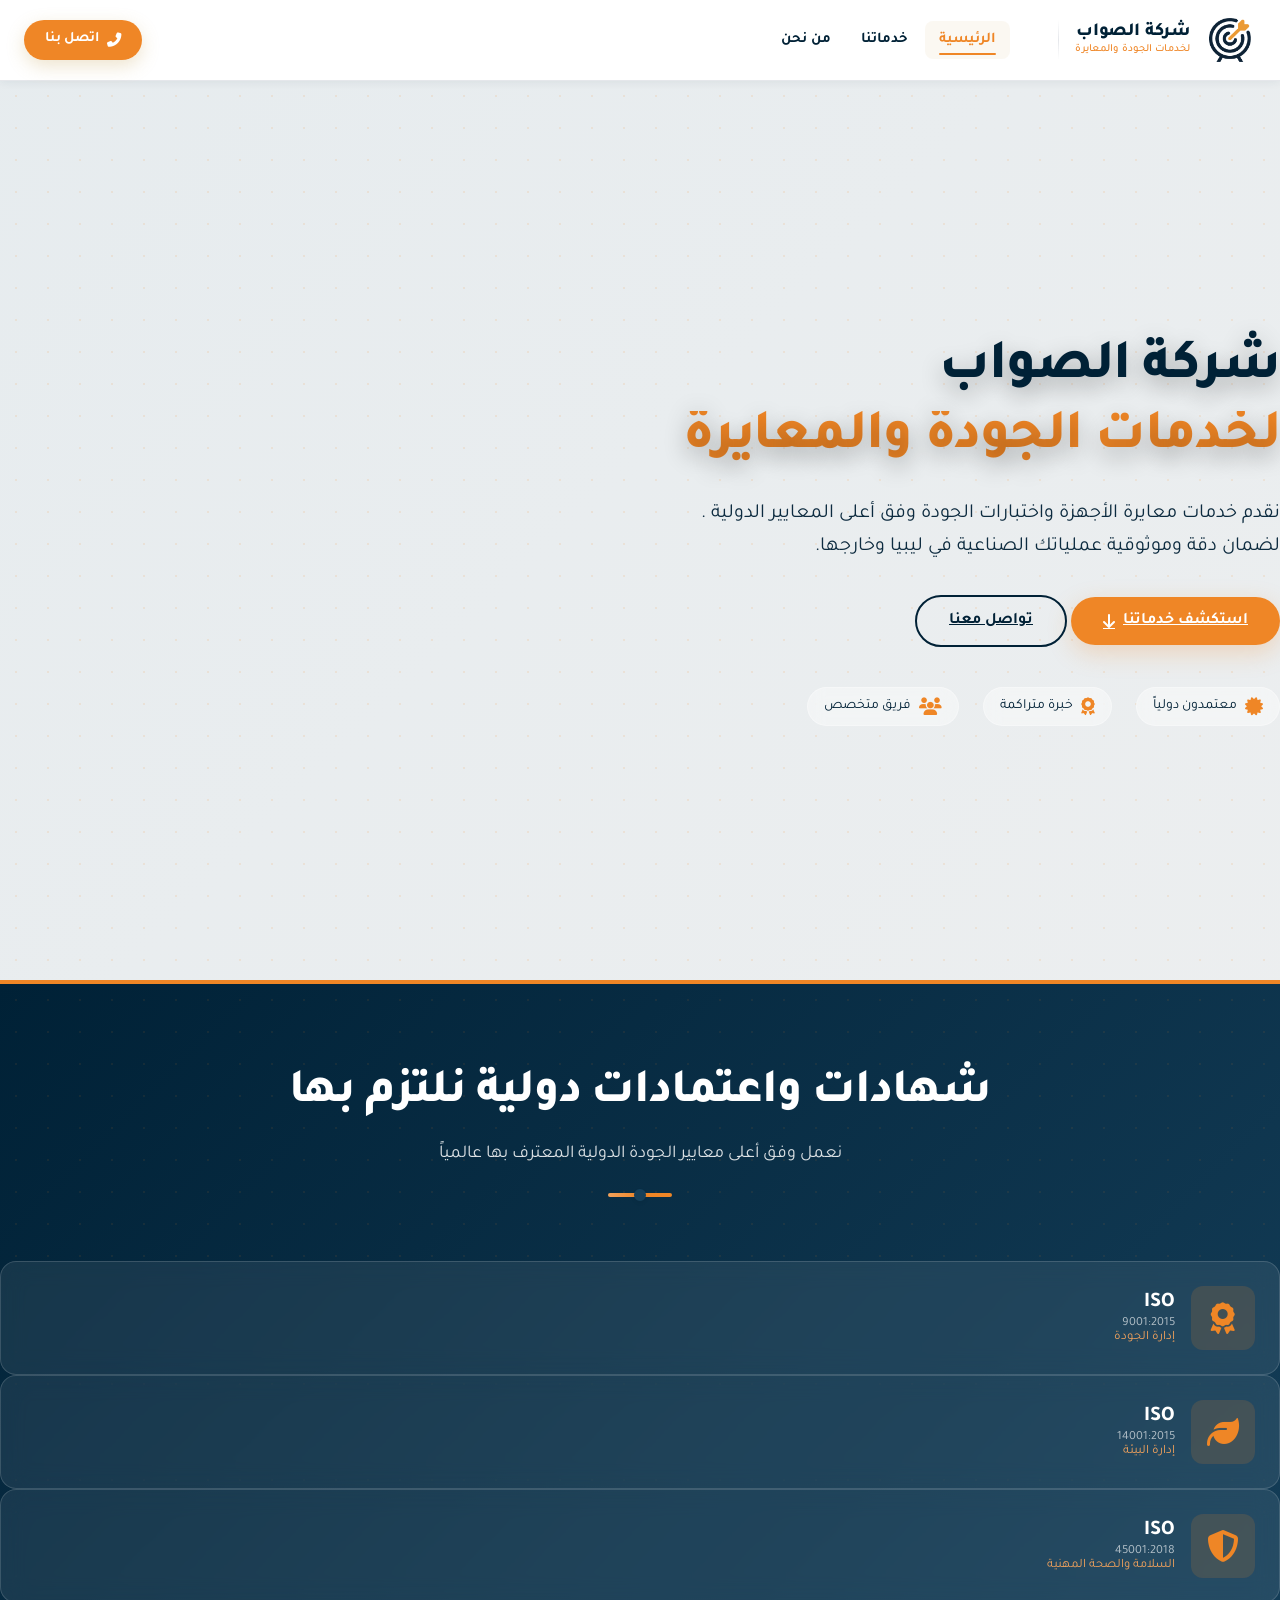
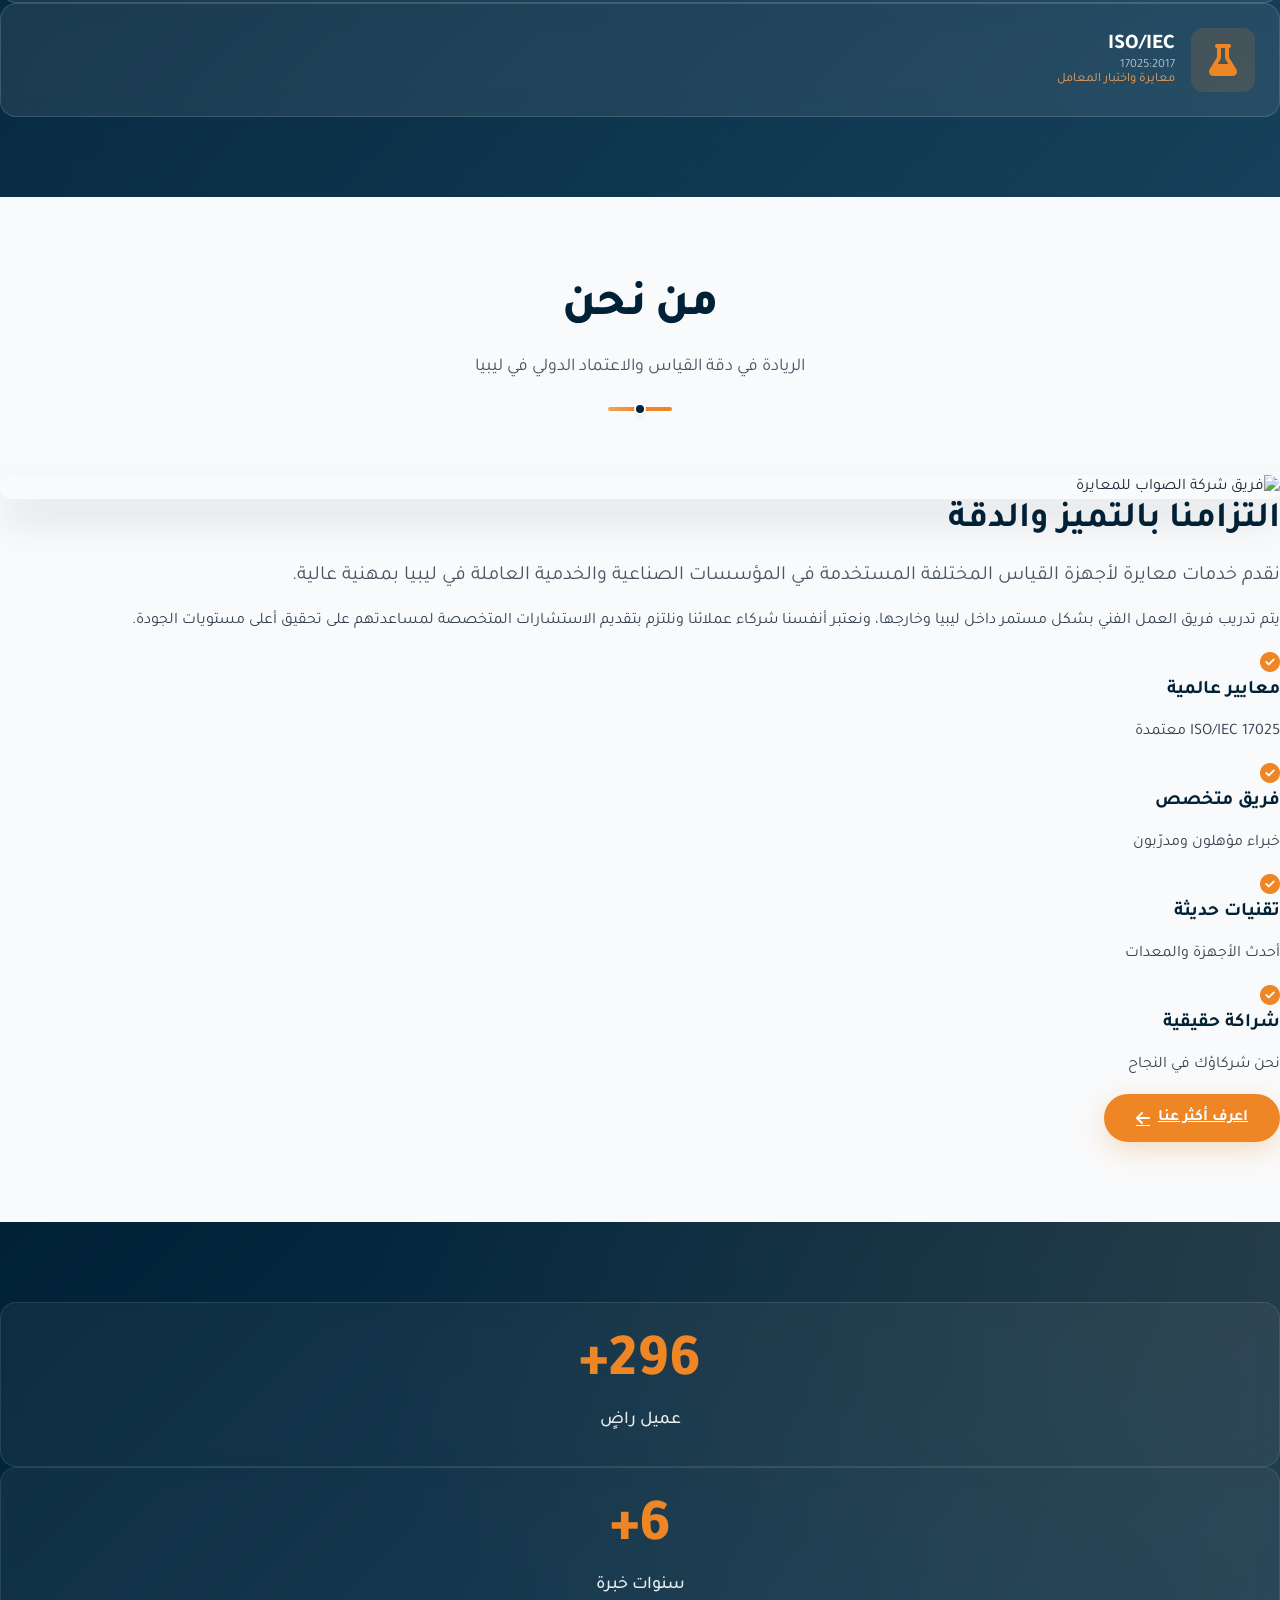
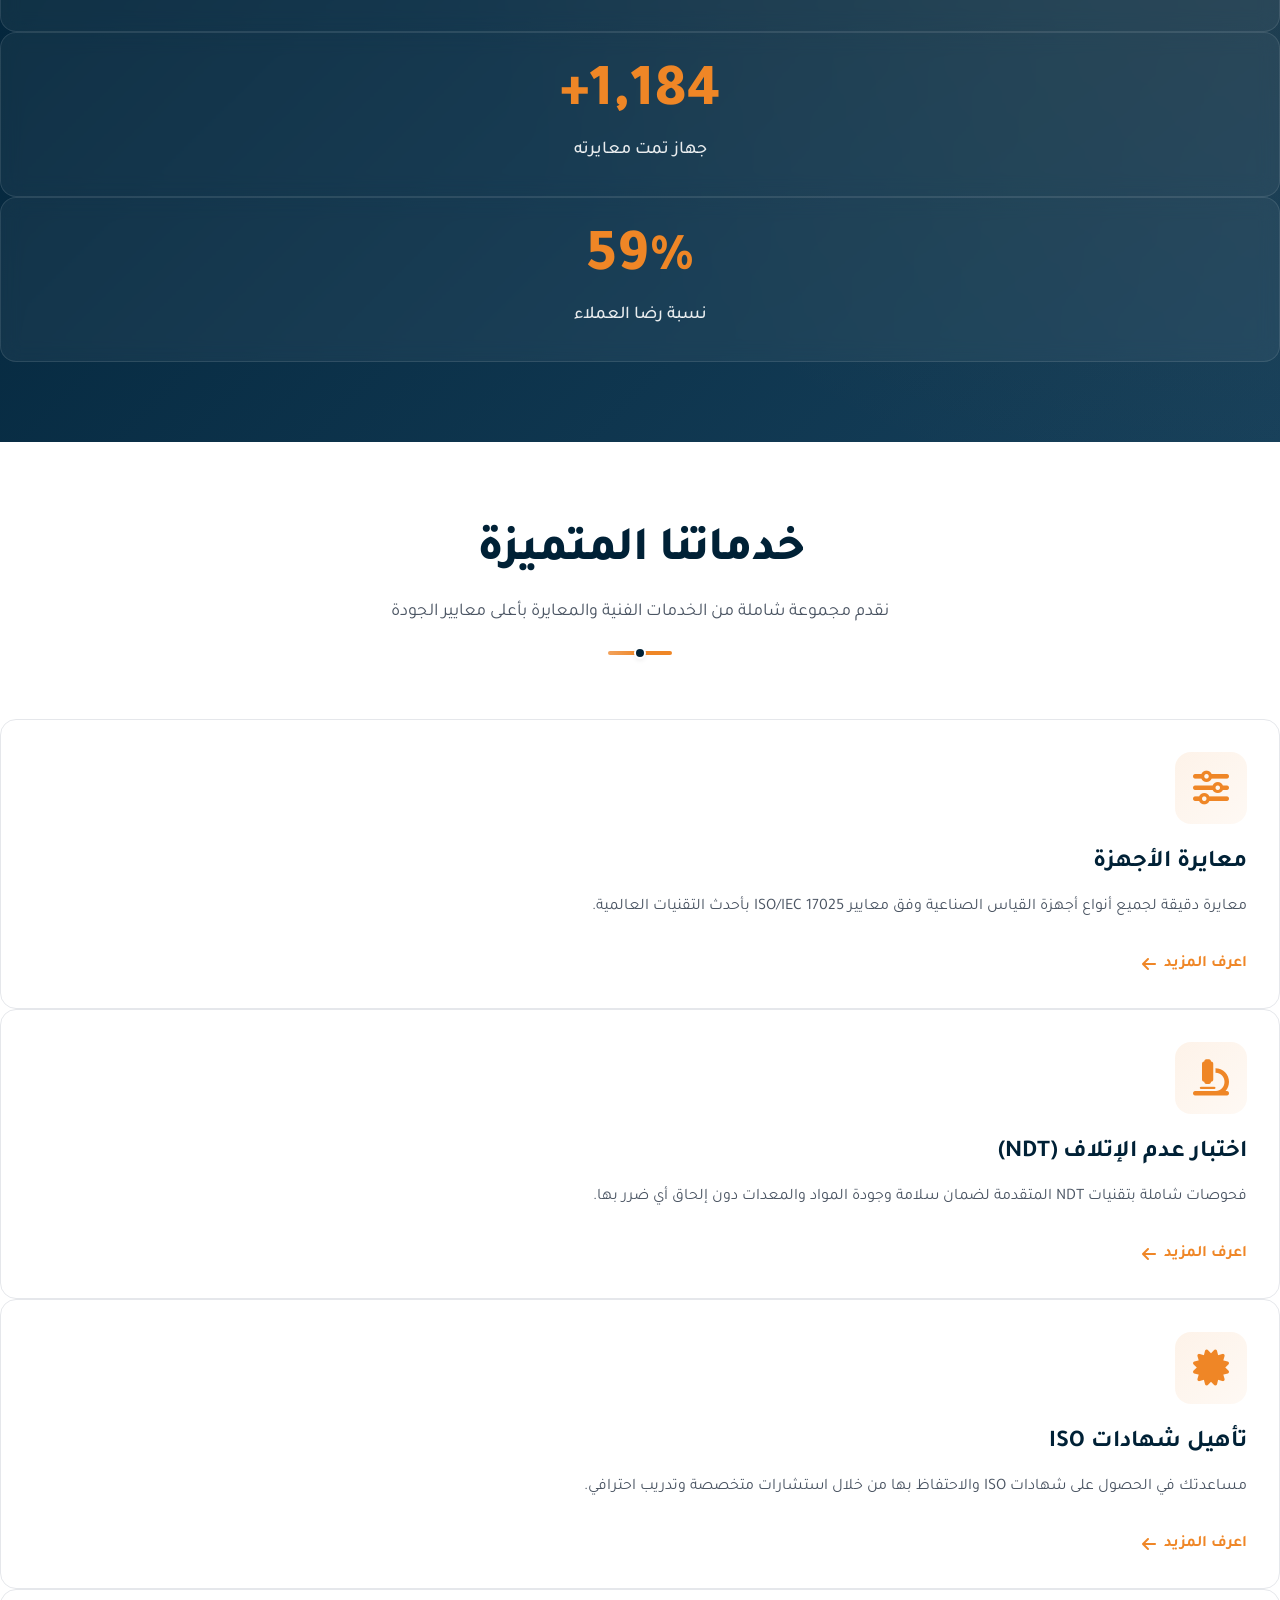
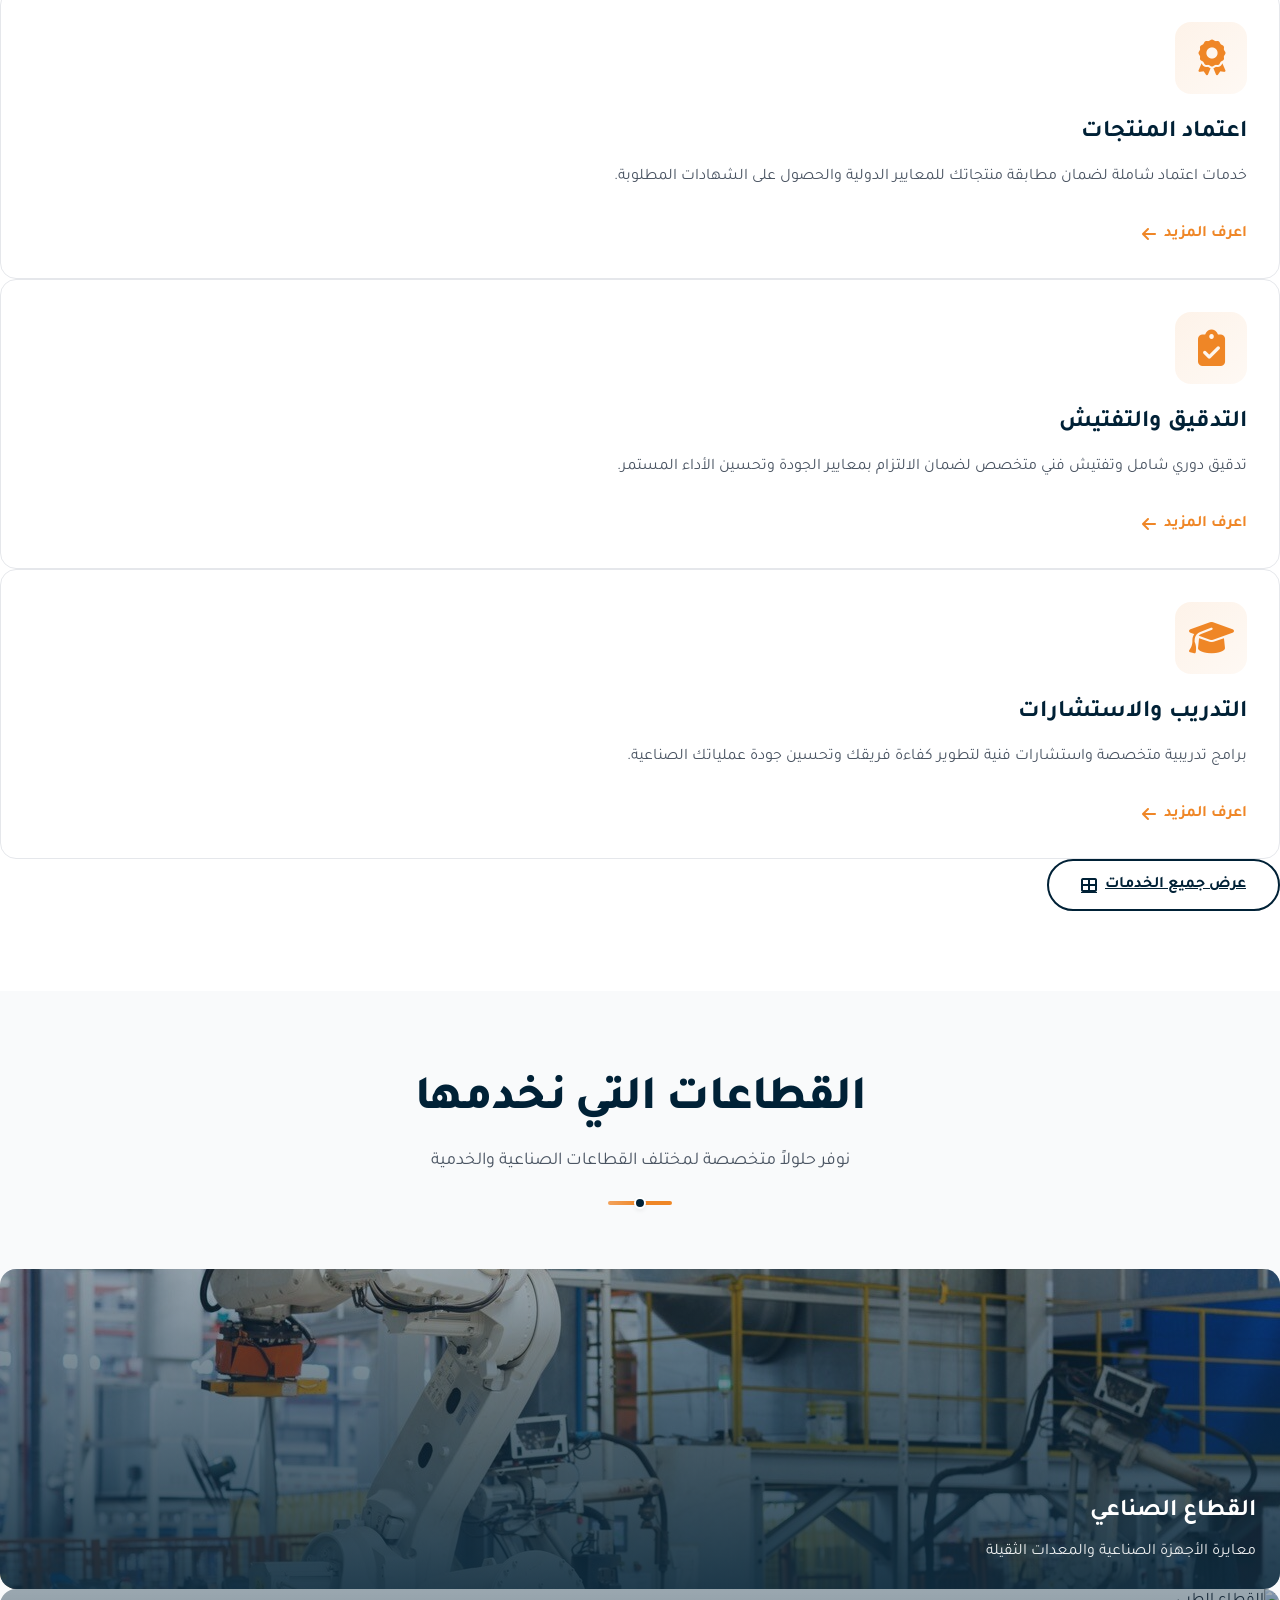
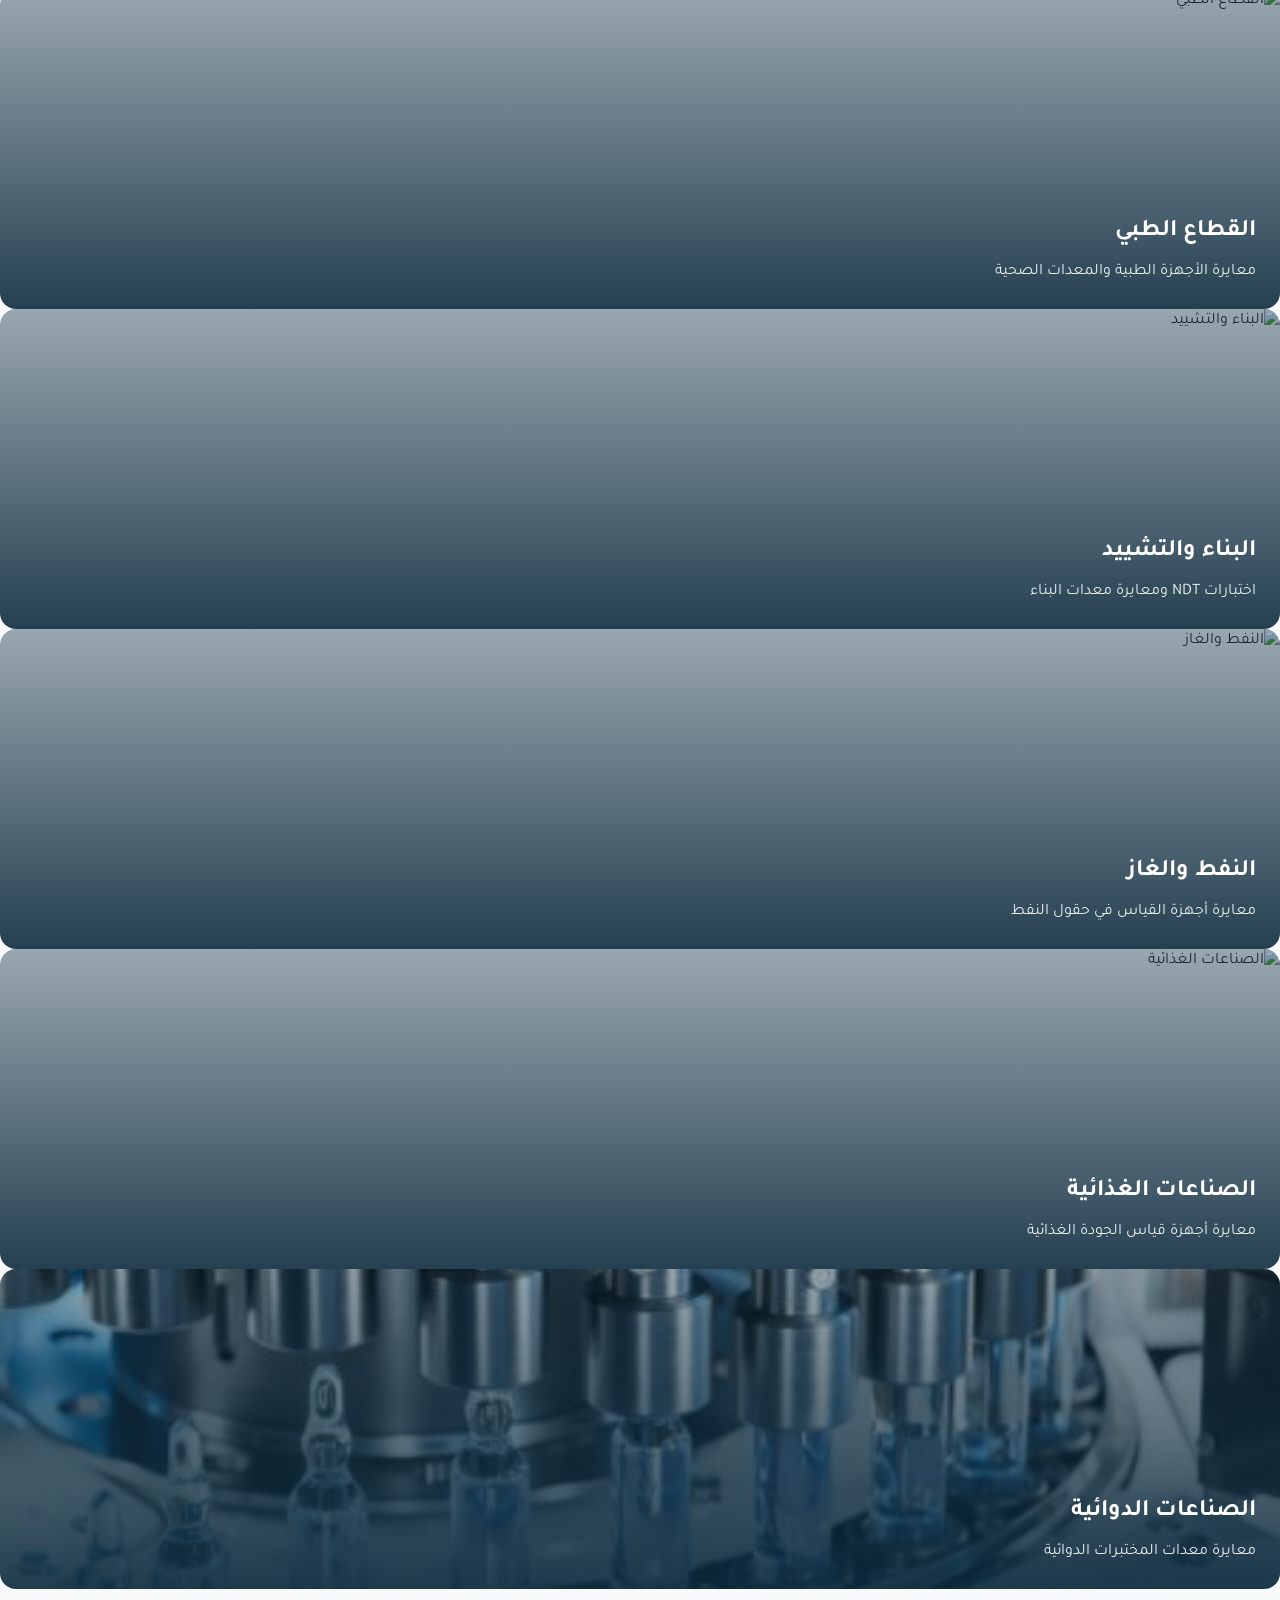
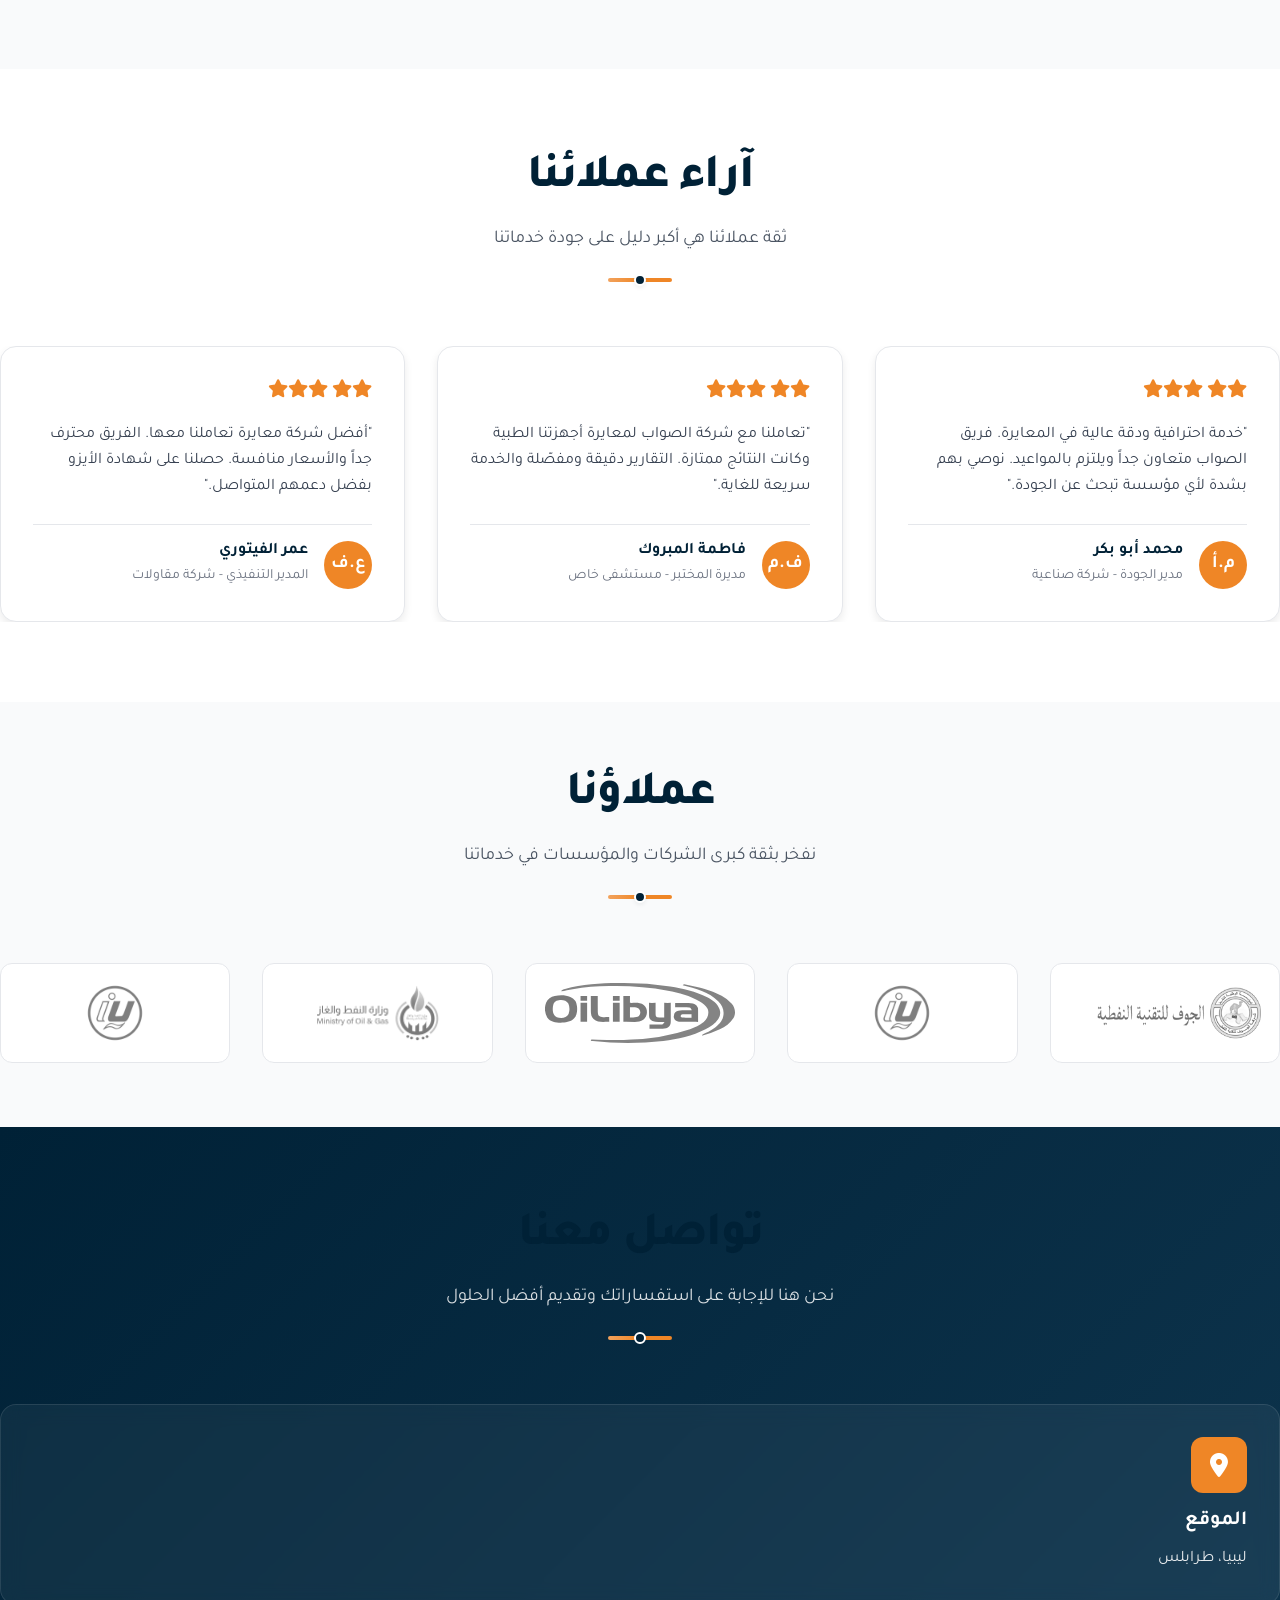
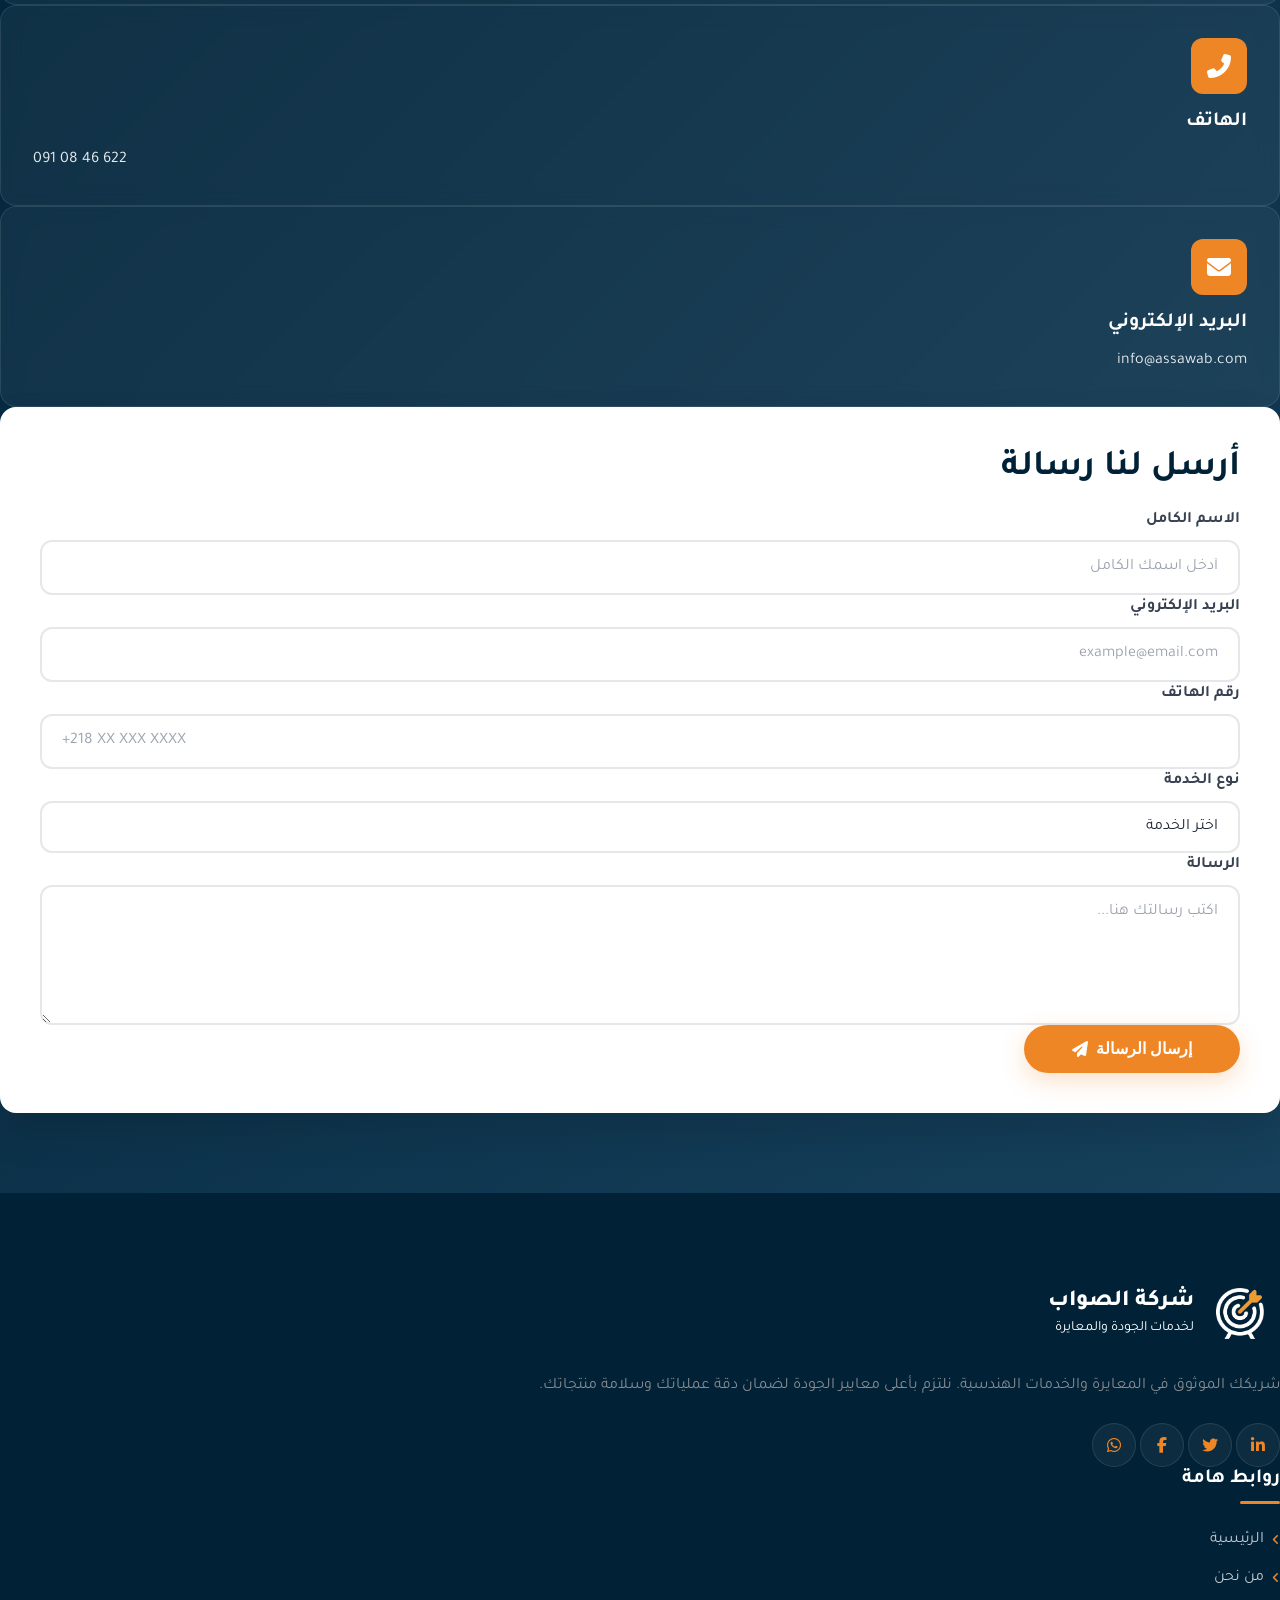
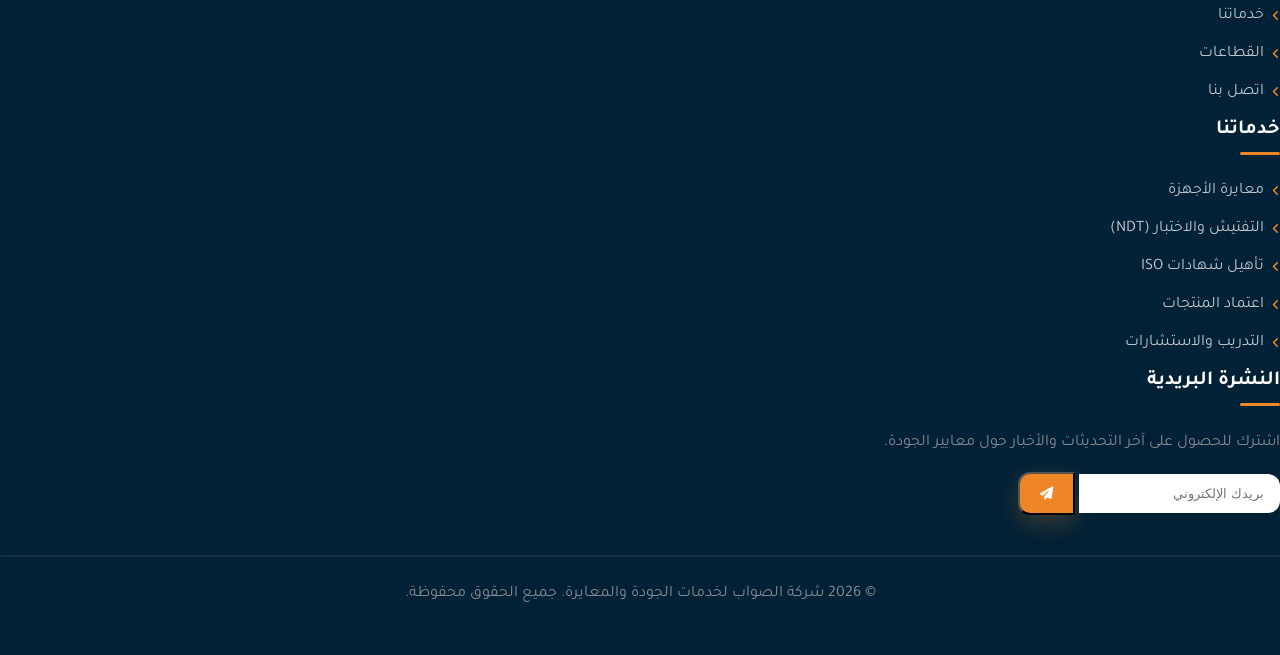
==== commit 8544cc69: "Add files via upload" ====
--- a/index.html
+++ b/index.html
@@ -162,7 +162,7 @@
             <div class="row align-items-center g-5">
                 <div class="col-lg-6" data-aos="fade-right">
                     <div style="border-radius: var(--radius-2xl); overflow: hidden; box-shadow: var(--shadow-xl);">
-                        <img src="assets/image/Calibration3.jpg" alt="فريق شركة الصواب للمعايرة" class="img-fluid"
+                        <img src="assets/image/logo-larg1.png" alt="فريق شركة الصواب للمعايرة" class="img-fluid"
                             style="width:100%; display:block;">
                     </div>
                 </div>
@@ -561,7 +561,7 @@
                     <div class="contact-card text-center">
                         <div class="contact-icon mx-auto"><i class="fas fa-phone-alt"></i></div>
                         <h5>الهاتف</h5>
-                        <p dir="ltr">+218 91 84 6622</p>
+                        <p dir="ltr">091 08 46 622</p>
                     </div>
                 </div>
                 <div class="col-md-4" data-aos="fade-up" data-aos-delay="200">
@@ -620,8 +620,10 @@
                                 </div>
                             </div>
                         </form>
-                        <div class="form-success text-center mt-4" id="formSuccess" style="display:none; color:#10b981; font-weight:bold;">
-                            <i class="fas fa-check-circle" style="font-size:2rem; margin-bottom:var(--space-3); display:block;"></i>
+                        <div class="form-success text-center mt-4" id="formSuccess"
+                            style="display:none; color:#10b981; font-weight:bold;">
+                            <i class="fas fa-check-circle"
+                                style="font-size:2rem; margin-bottom:var(--space-3); display:block;"></i>
                             شكراً لك! تم إرسال رسالتك بنجاح.
                         </div>
                     </div>
@@ -680,7 +682,12 @@
                                 خدماتنا
                             </a>
                         </li>
-                        
+                        <li>
+                            <a href="#sectors" class="footer-link">
+                                <i class="fas fa-angle-left footer-link-icon" aria-hidden="true"></i>
+                                القطاعات
+                            </a>
+                        </li>
                         <li>
                             <a href="contact.html" class="footer-link">
                                 <i class="fas fa-angle-left footer-link-icon" aria-hidden="true"></i>
@@ -746,7 +753,8 @@
 
             <div class="d-flex flex-column flex-md-row justify-content-center align-items-center"
                 style="gap:var(--space-3);">
-                <p class="mb-0 small" style="text-align: center;">&copy; 2026 شركة الصواب لخدمات الجودة والمعايرة. جميع الحقوق محفوظة.</p>
+                <p class="mb-0 small" style="text-align: center;">&copy; 2026 شركة الصواب لخدمات الجودة والمعايرة. جميع
+                    الحقوق محفوظة.</p>
 
             </div>
         </div>
@@ -862,7 +870,7 @@
                 const submitBtn = document.getElementById('submitBtn');
                 const formSuccess = document.getElementById('formSuccess');
                 const originalText = submitBtn.innerHTML;
-                
+
                 submitBtn.innerHTML = '<i class="fas fa-spinner fa-spin"></i> <span>جاري الإرسال...</span>';
                 submitBtn.disabled = true;
 
@@ -870,28 +878,28 @@
                     method: 'POST',
                     body: new FormData(this)
                 })
-                .then(response => response.json())
-                .then(data => {
-                    if (data.success) {
-                        contactForm.style.display = 'none';
-                        formSuccess.style.display = 'block';
-                    } else {
-                        throw new Error('Server error');
-                    }
-                })
-                .catch(error => {
-                    submitBtn.innerHTML = '<i class="fas fa-times"></i> <span>فشل الإرسال</span>';
-                    submitBtn.style.background = '#ef4444';
-                    setTimeout(() => {
-                        submitBtn.innerHTML = originalText;
-                        submitBtn.style.background = '';
-                        submitBtn.disabled = false;
-                    }, 3000);
-                });
+                    .then(response => response.json())
+                    .then(data => {
+                        if (data.success) {
+                            contactForm.style.display = 'none';
+                            formSuccess.style.display = 'block';
+                        } else {
+                            throw new Error('Server error');
+                        }
+                    })
+                    .catch(error => {
+                        submitBtn.innerHTML = '<i class="fas fa-times"></i> <span>فشل الإرسال</span>';
+                        submitBtn.style.background = '#ef4444';
+                        setTimeout(() => {
+                            submitBtn.innerHTML = originalText;
+                            submitBtn.style.background = '';
+                            submitBtn.disabled = false;
+                        }, 3000);
+                    });
             });
         }
     </script>
 
 </body>
 
-</html>
+</html>
--- a/assets/css/style.css
+++ b/assets/css/style.css
@@ -2170,7 +2170,7 @@
     align-items: center;
     gap: var(--space-4);
     margin-bottom: var(--space-5);
-    background-color: #071b29;
+    /* background-color: #071b29; */
     padding: 10px;
 }
 
@@ -2203,7 +2203,7 @@
 
 .footer-brand-text .footer-brand-tagline {
     font-size: var(--font-sm);
-    color: var(--gold);
+    color: var(--white);
     display: block;
     margin-top: 2px;
 }
@@ -2271,4 +2271,4 @@
 #scrollTopBtn:hover {
     transform: translateY(-4px);
     box-shadow: var(--shadow-xl);
-}+}
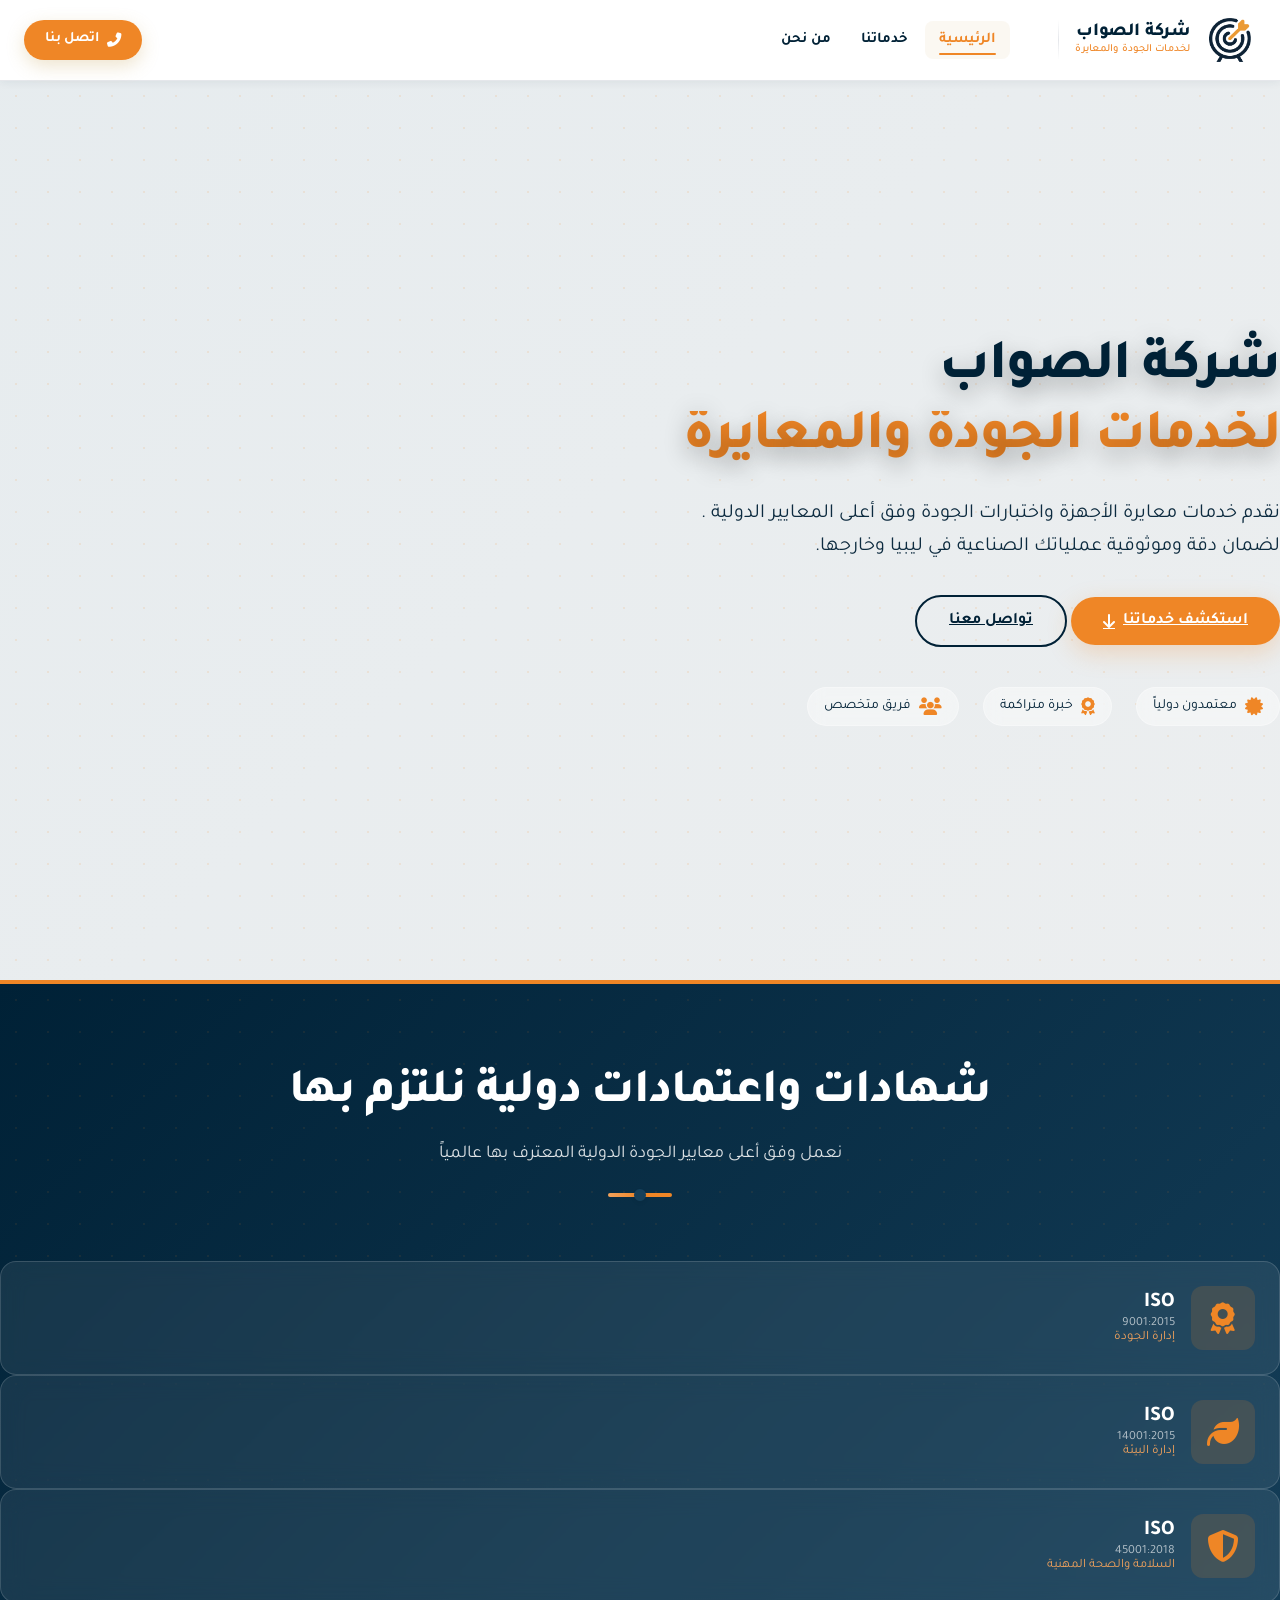
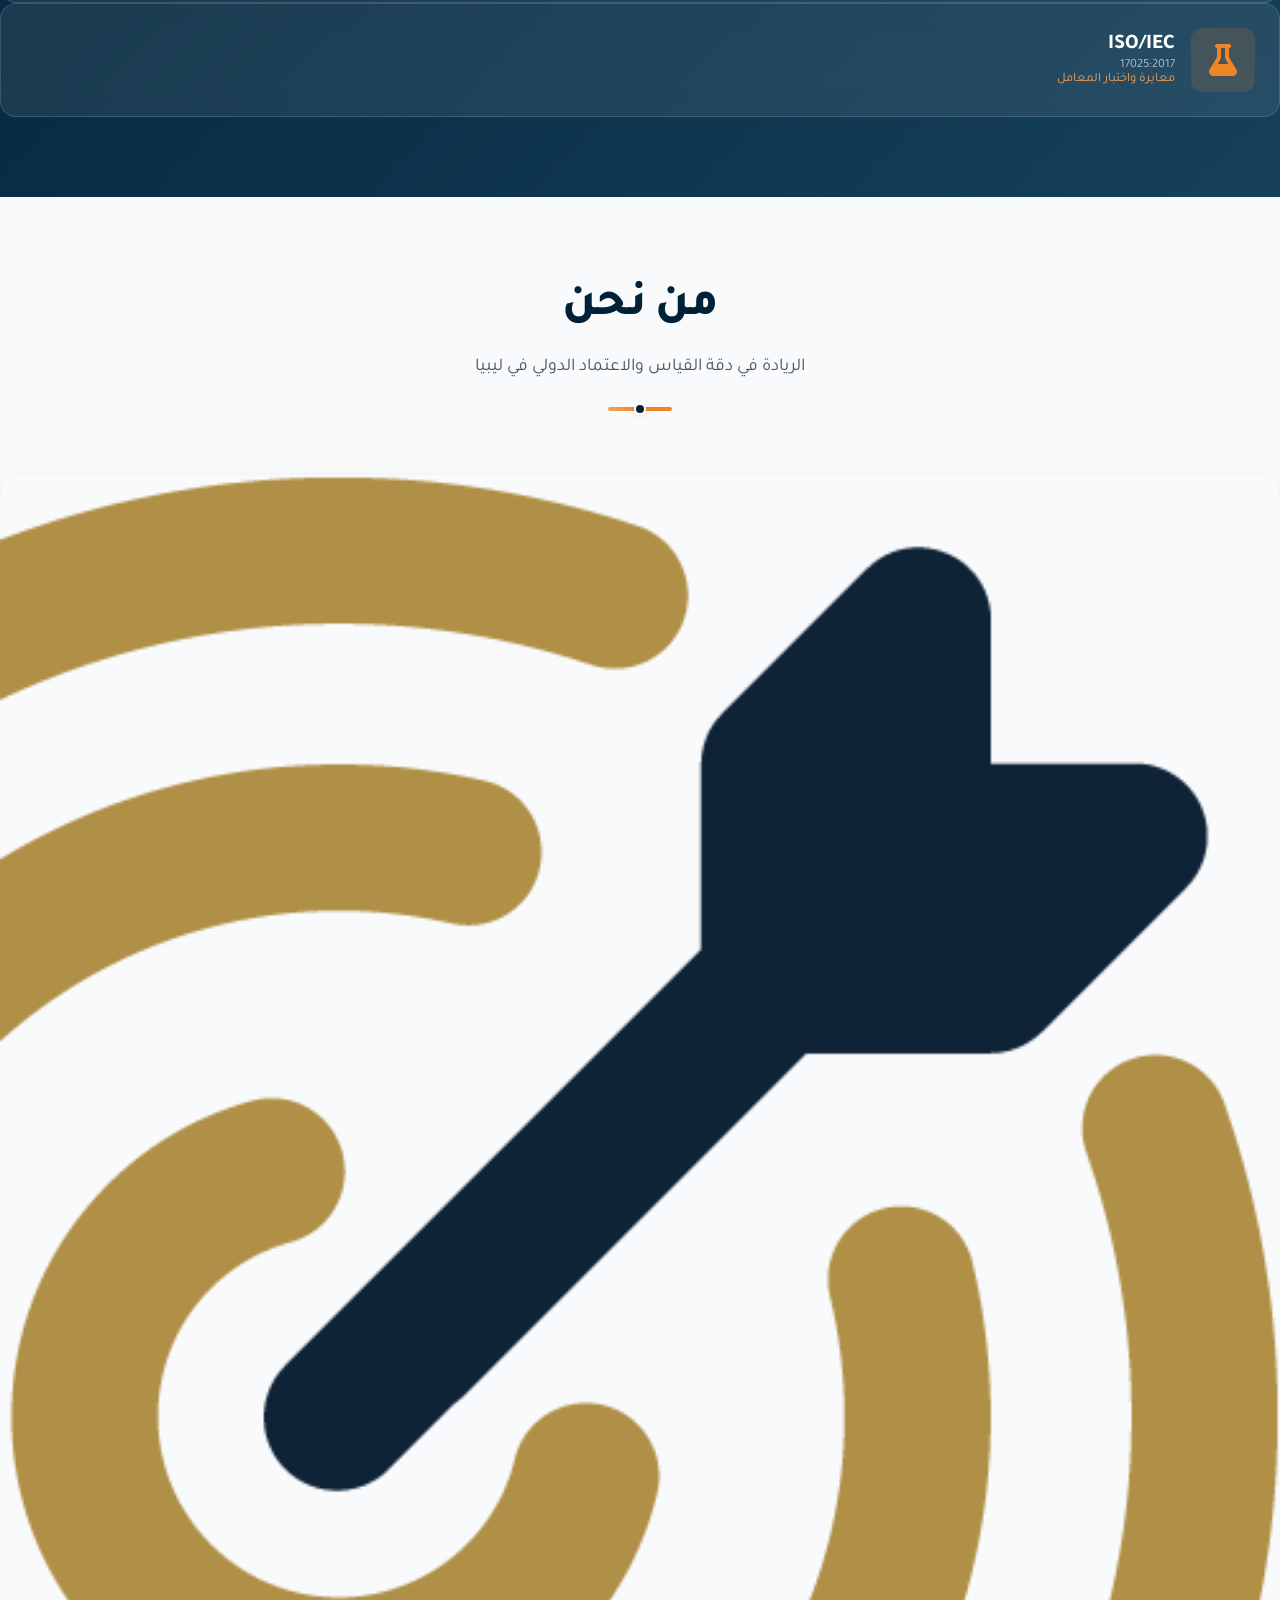
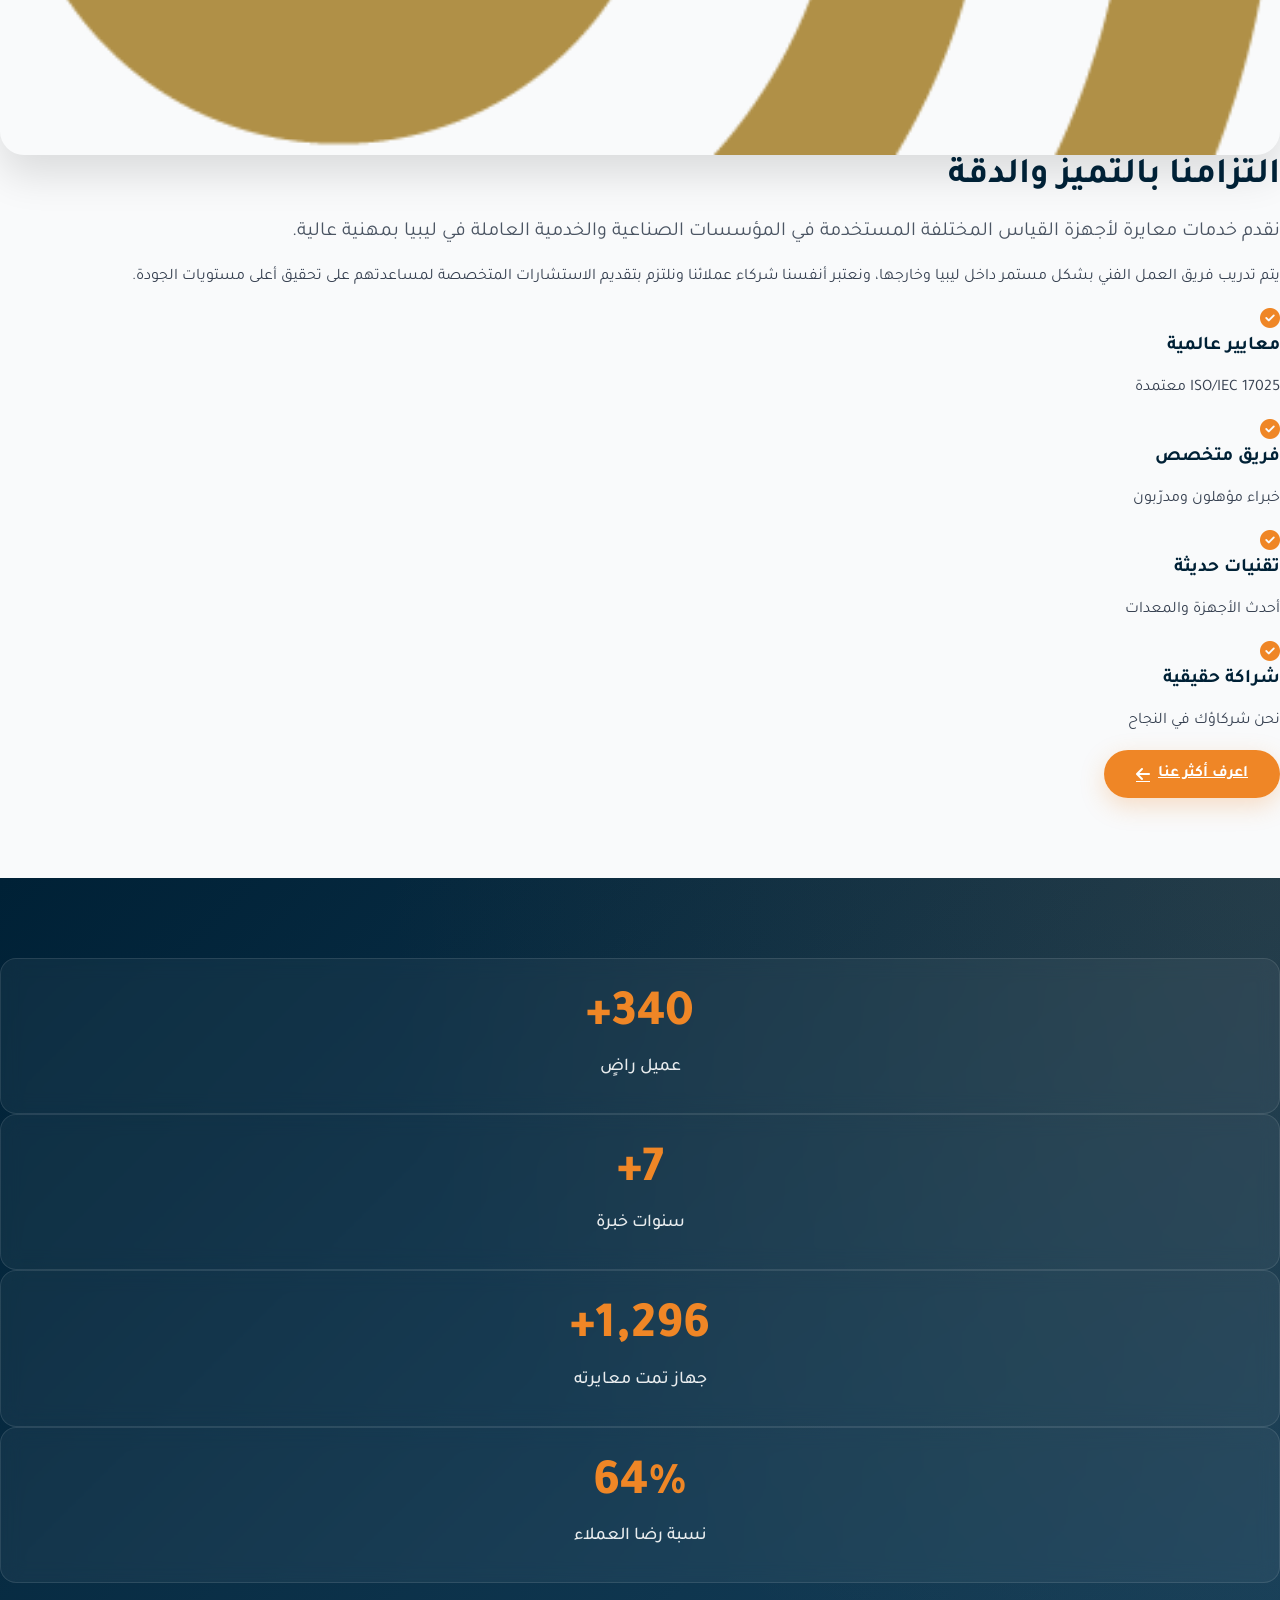
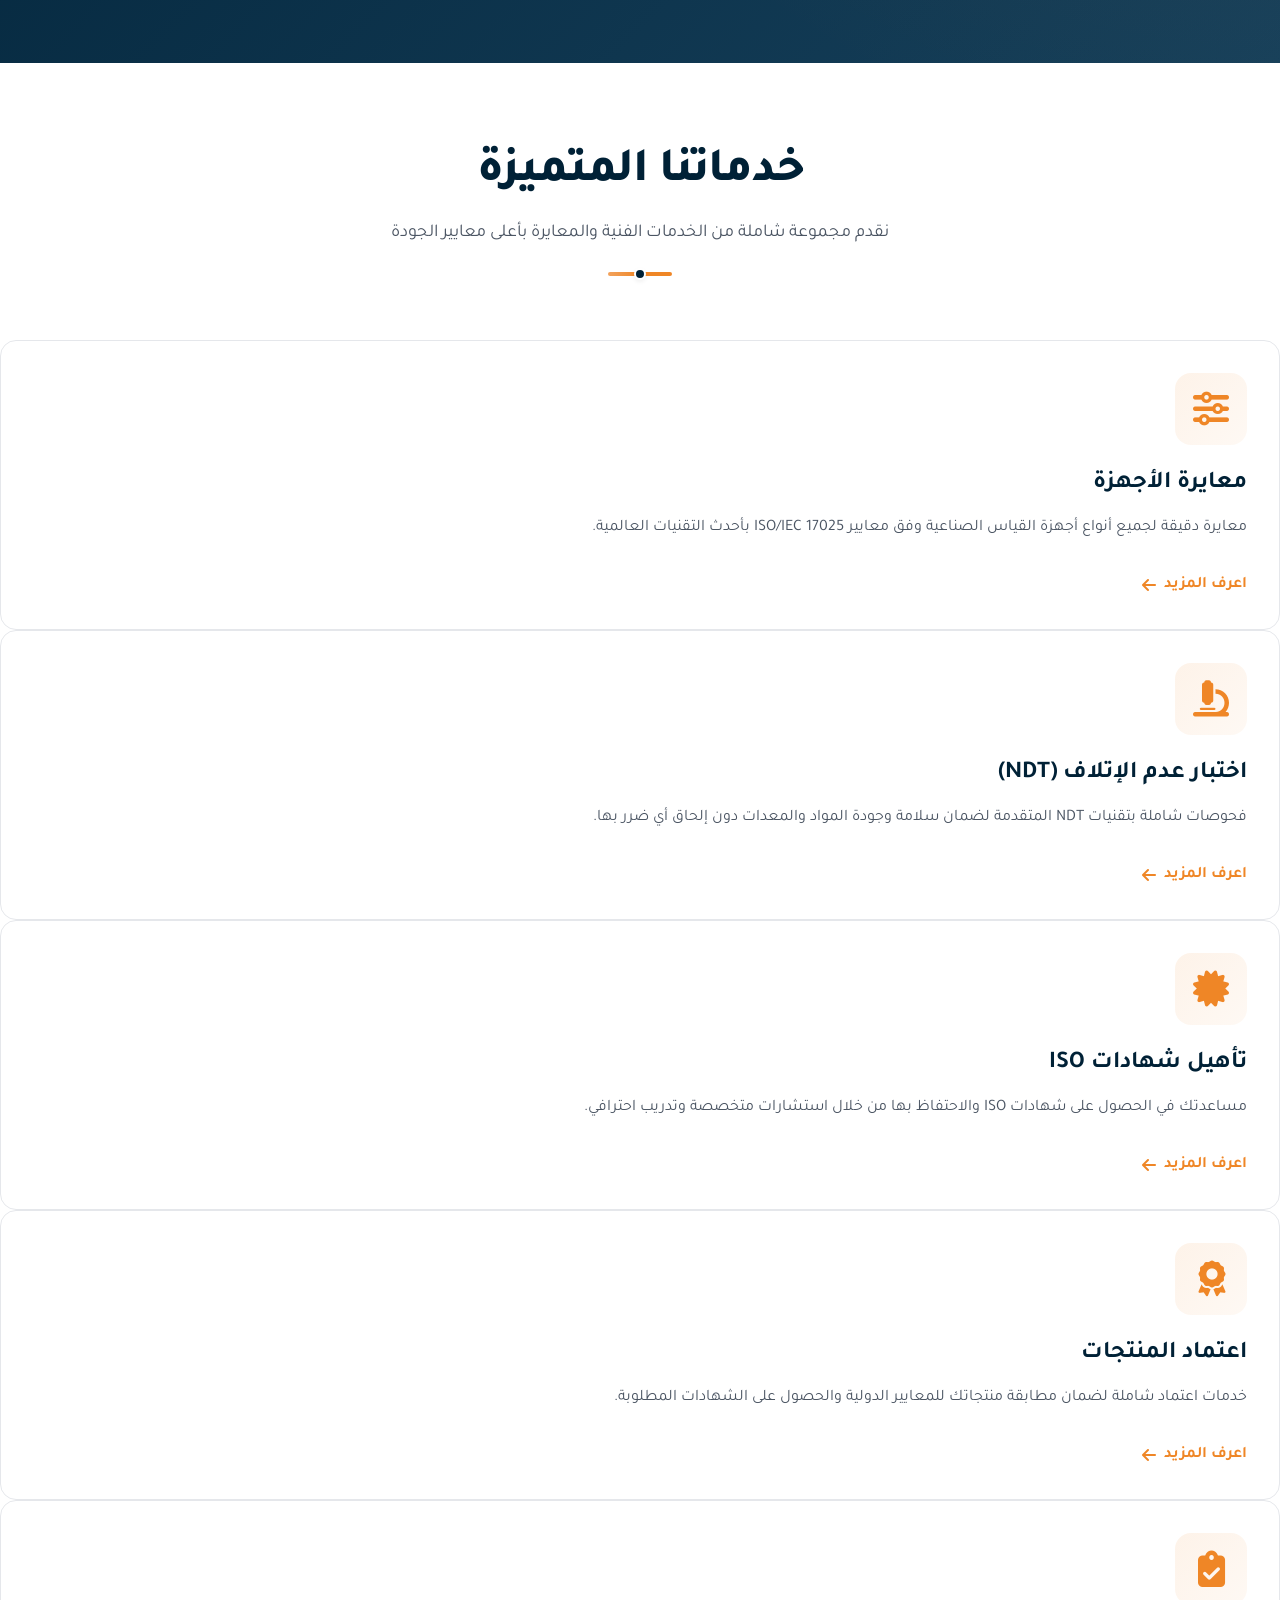
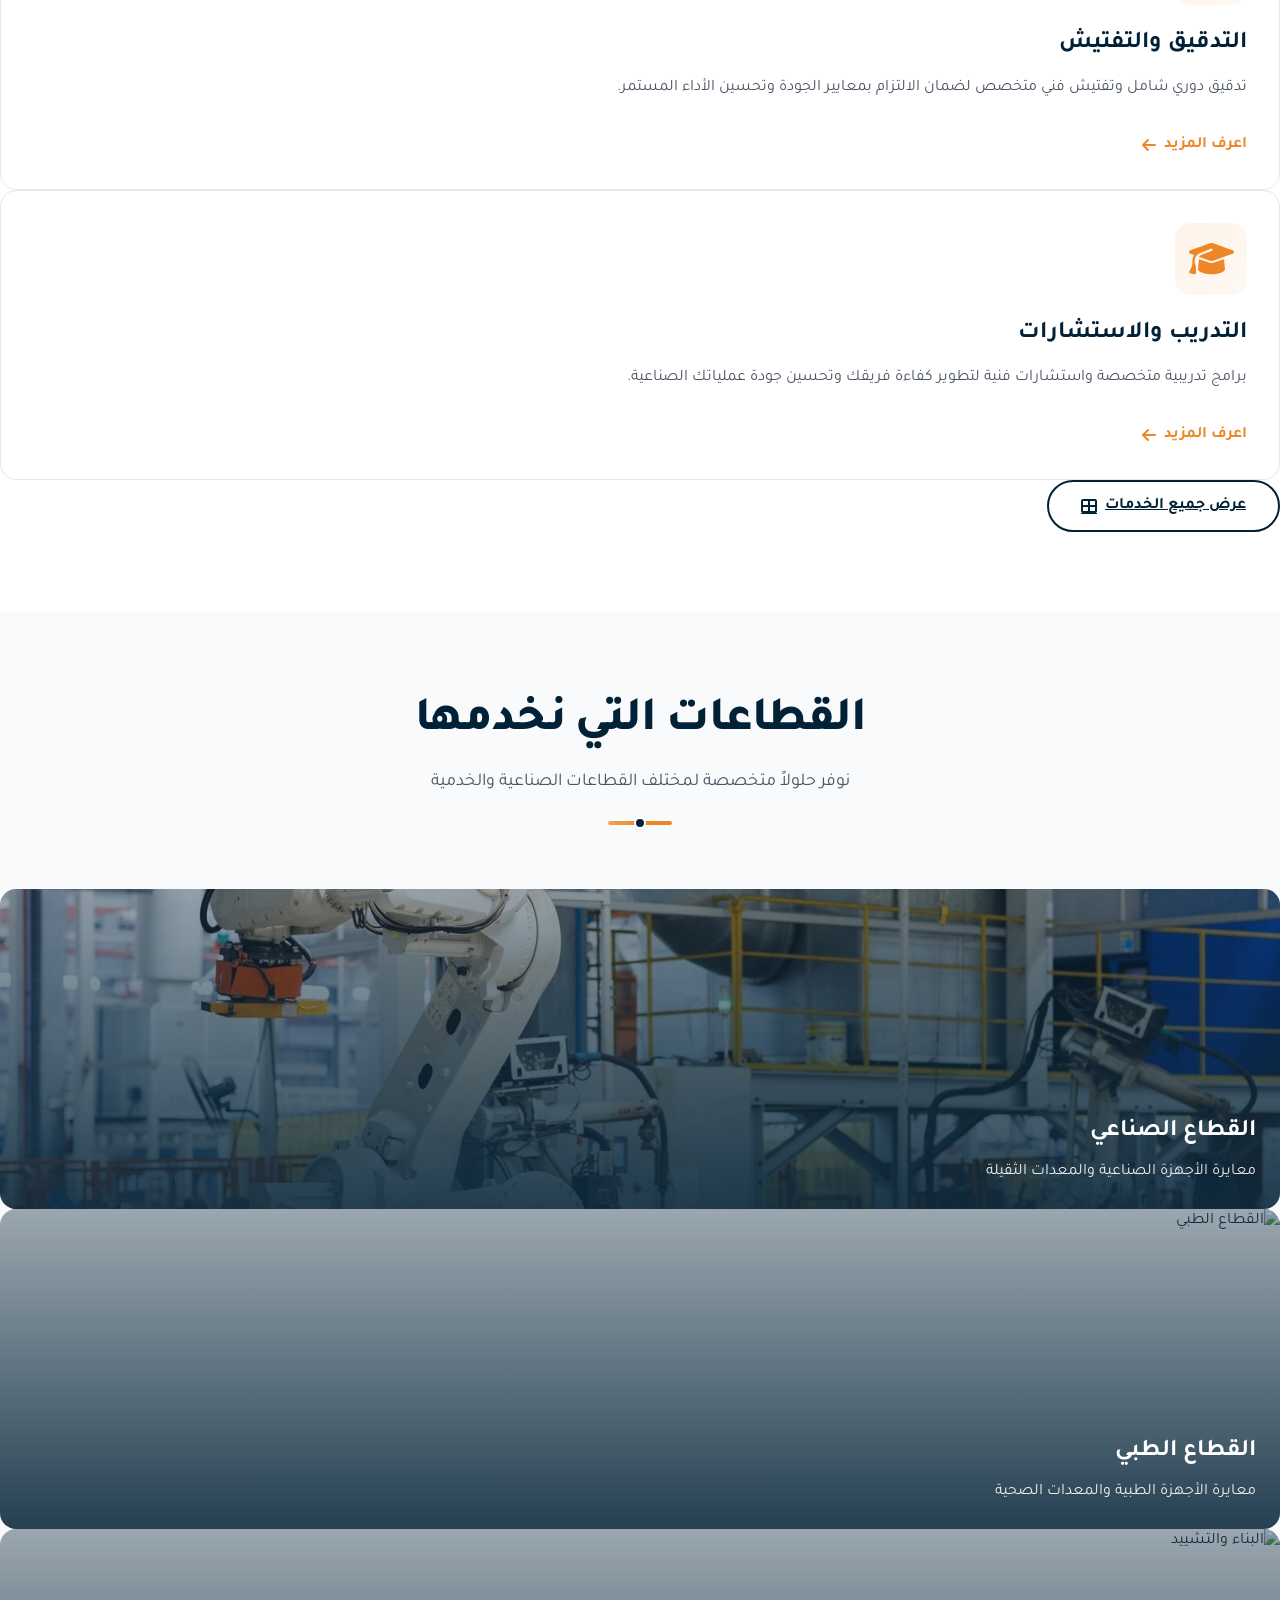
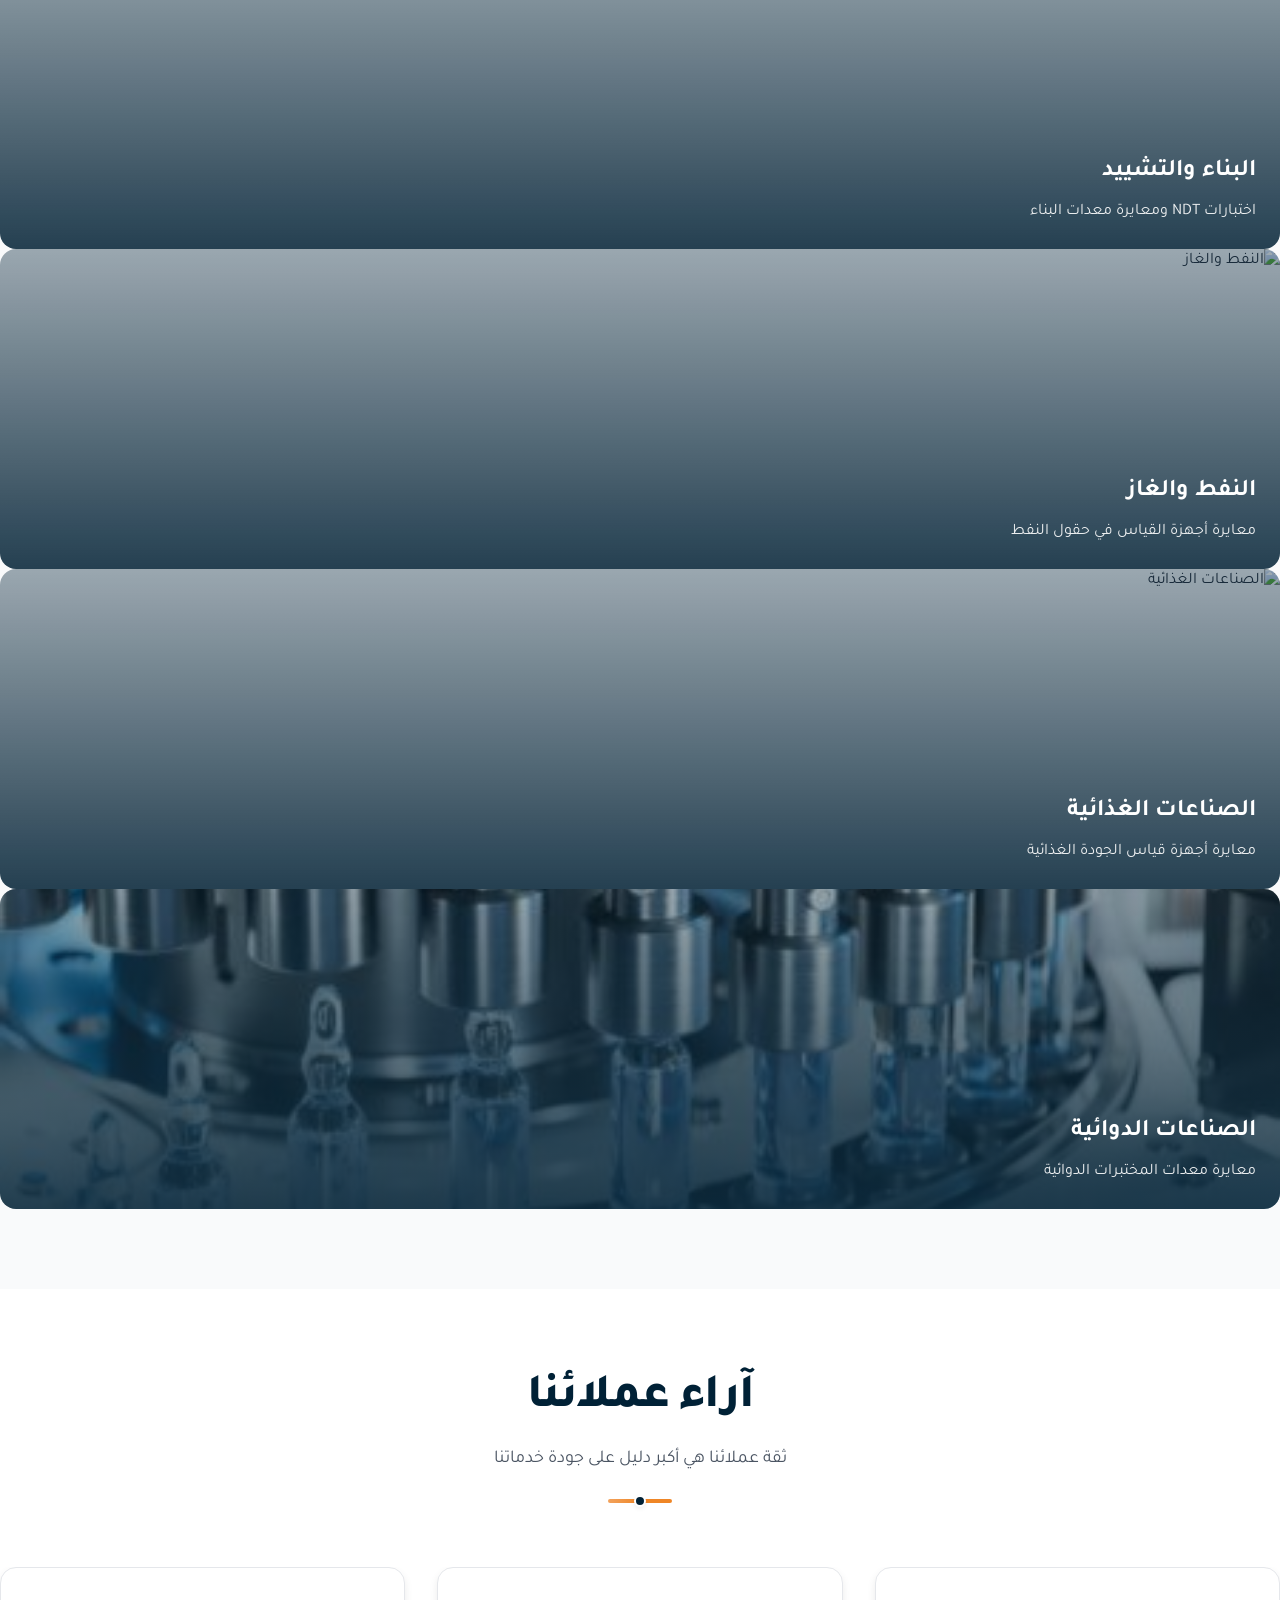
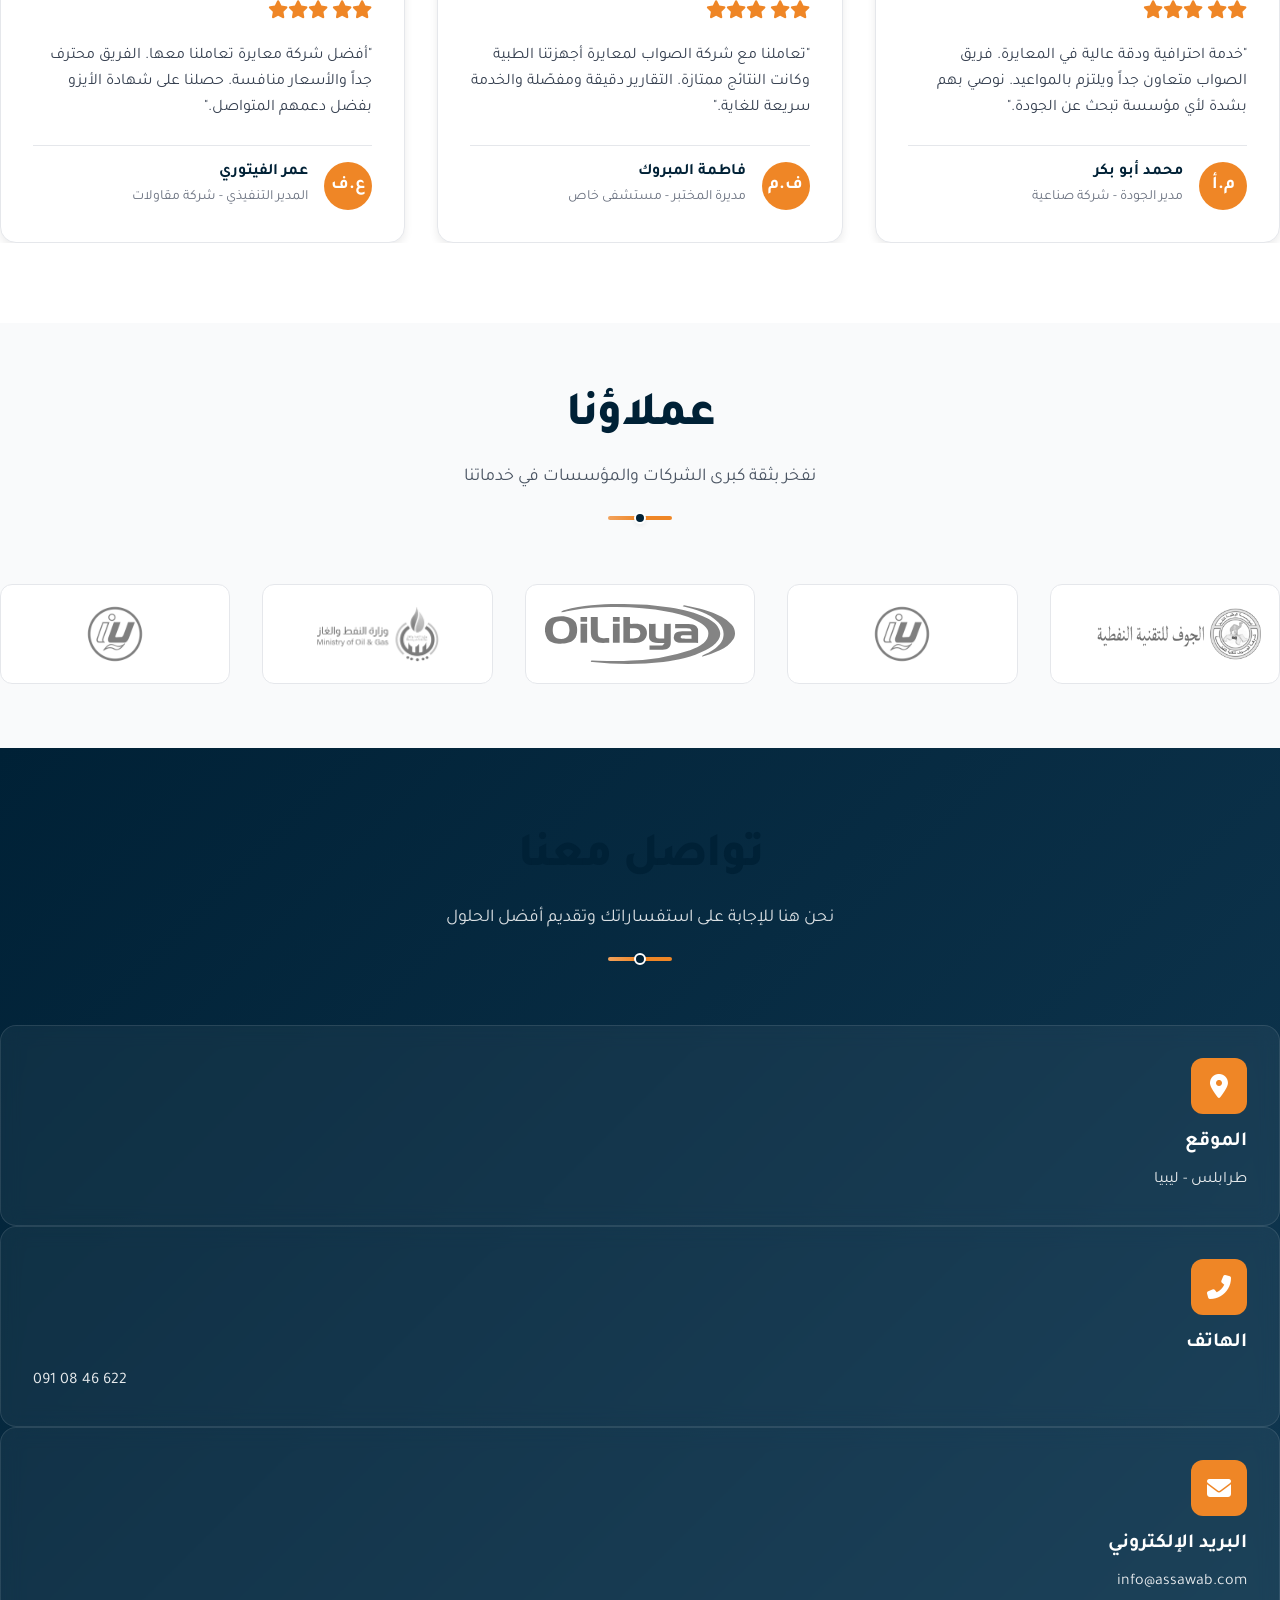
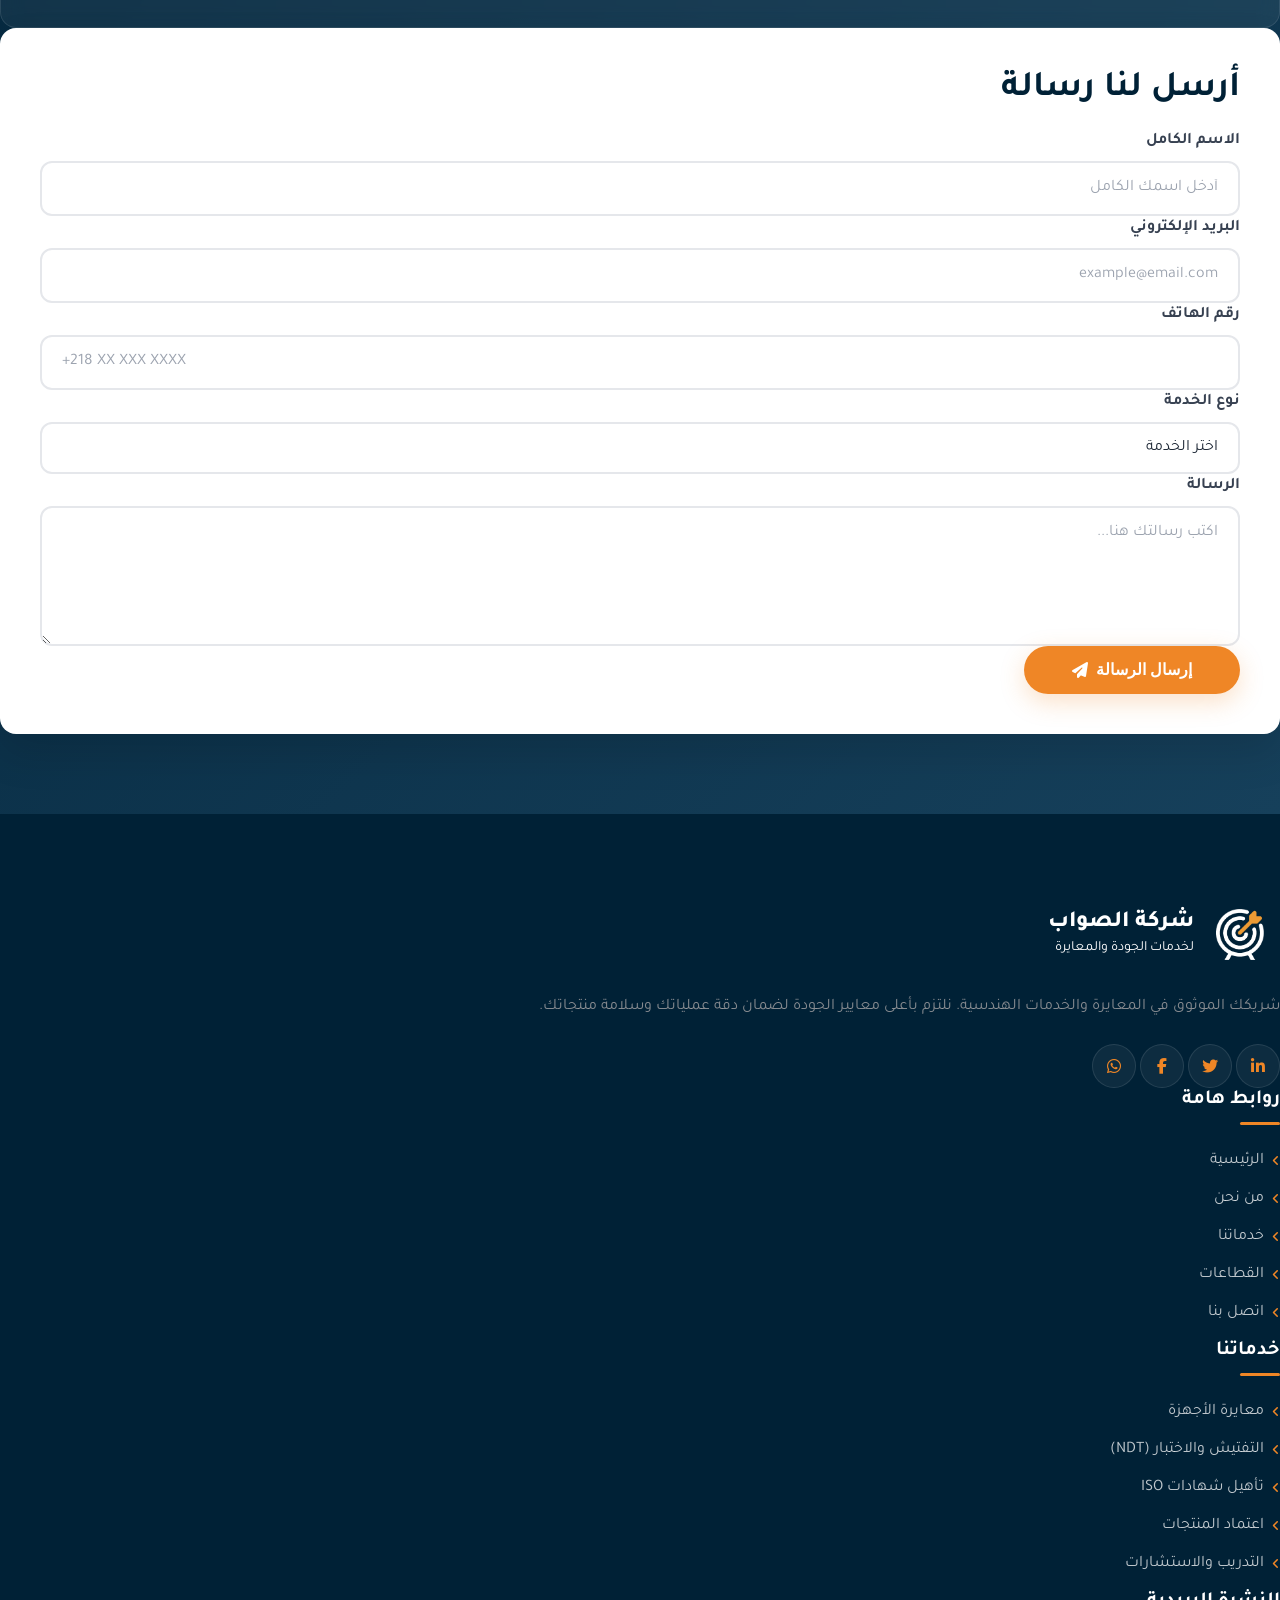
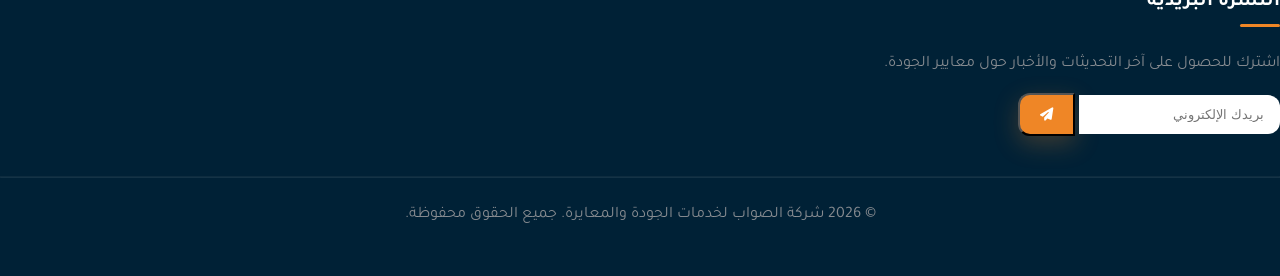
==== commit 6e263933: "Update index.html" ====
--- a/index.html
+++ b/index.html
@@ -554,7 +554,7 @@
                     <div class="contact-card text-center">
                         <div class="contact-icon mx-auto"><i class="fas fa-map-marker-alt"></i></div>
                         <h5>الموقع</h5>
-                        <p>ليبيا، طرابلس</p>
+                        <p>طرابلس - ليبيا</p>
                     </div>
                 </div>
                 <div class="col-md-4" data-aos="fade-up" data-aos-delay="100">
@@ -902,4 +902,4 @@
 
 </body>
 
-</html>+</html>
--- a/assets/css/style.css
+++ b/assets/css/style.css
@@ -555,7 +555,7 @@
 }
 
 .stat-number {
-    font-size: clamp(var(--font-4xl), 5vw, var(--font-6xl));
+    font-size: clamp(var(--font-4xl), 4vw, var(--font-6xl));
     font-weight: 800;
     color: var(--gold);
     line-height: 1;
@@ -955,7 +955,8 @@
         padding-top: calc(var(--space-16) + 40px);
     }
 
-    .hero-title, .hero-subtitle {
+    .hero-title,
+    .hero-subtitle {
         margin-left: auto;
         margin-right: auto;
     }
@@ -2271,4 +2272,4 @@
 #scrollTopBtn:hover {
     transform: translateY(-4px);
     box-shadow: var(--shadow-xl);
-}
+}
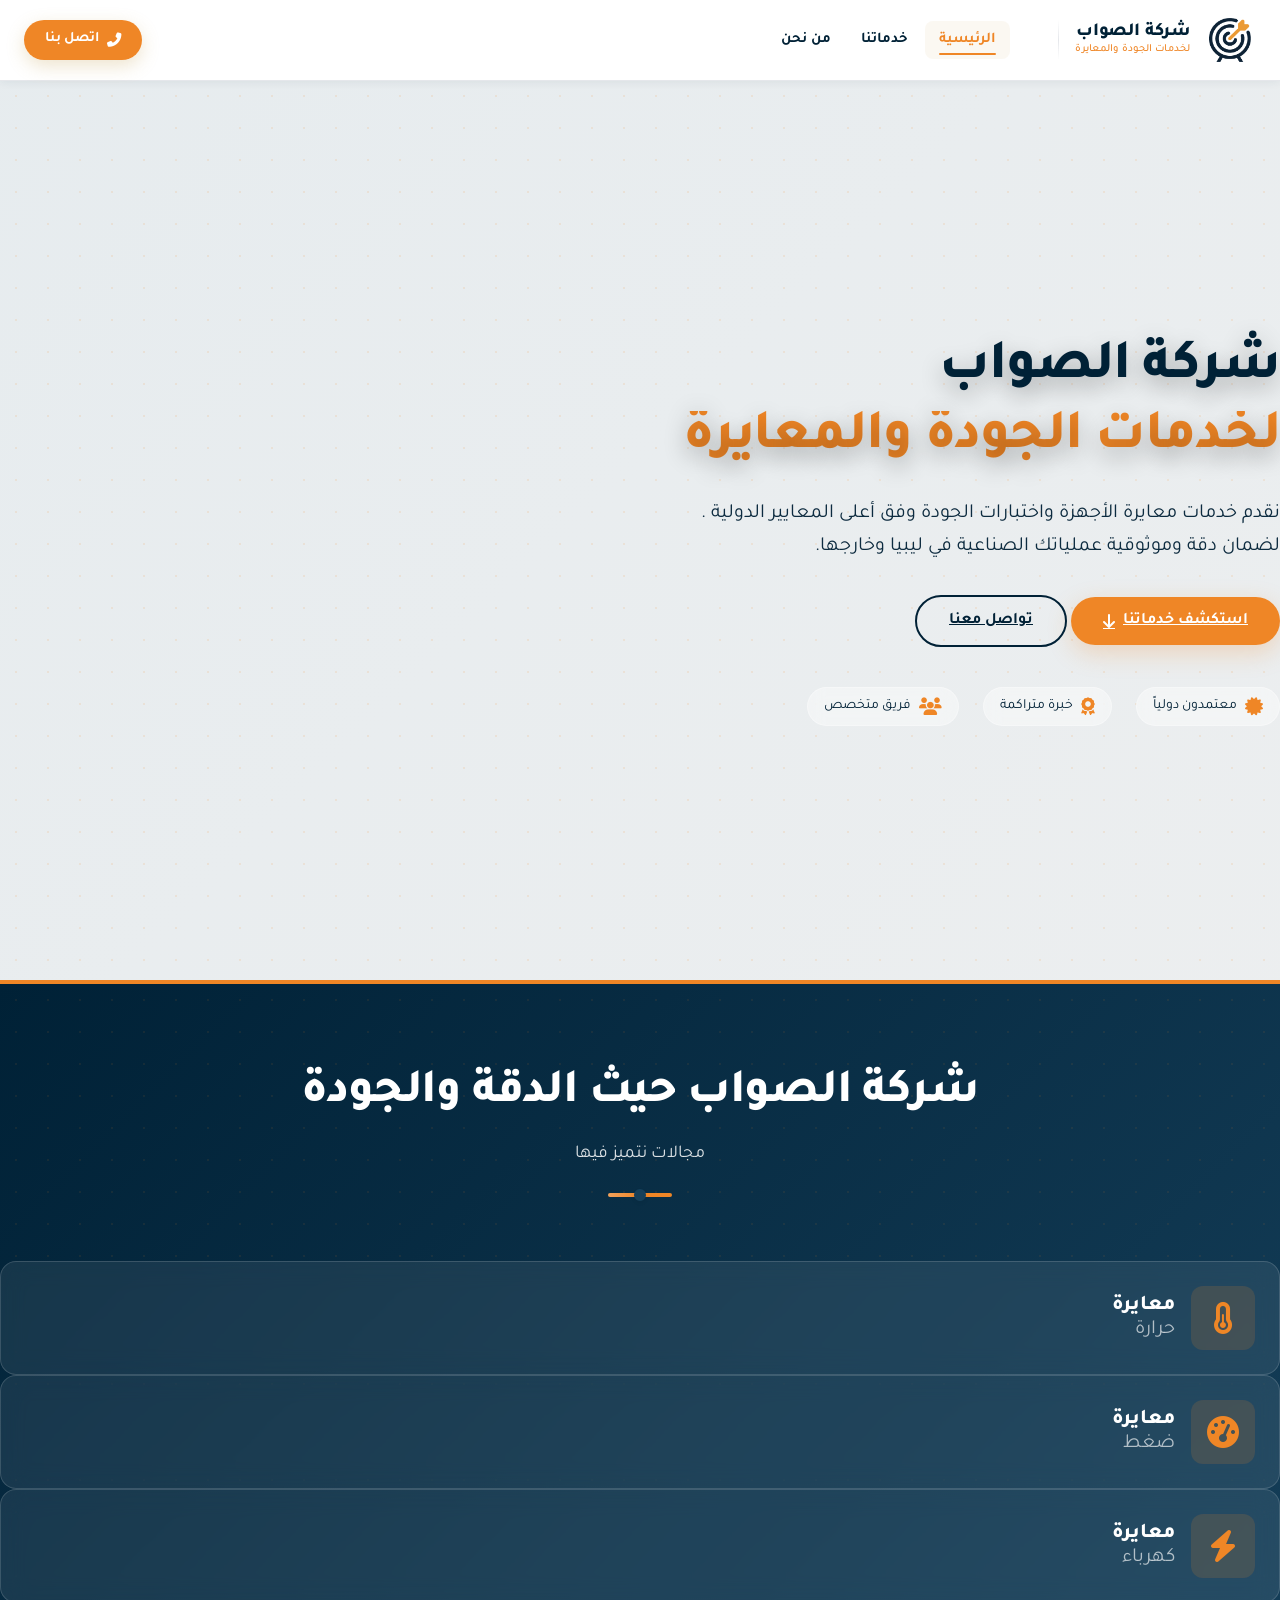
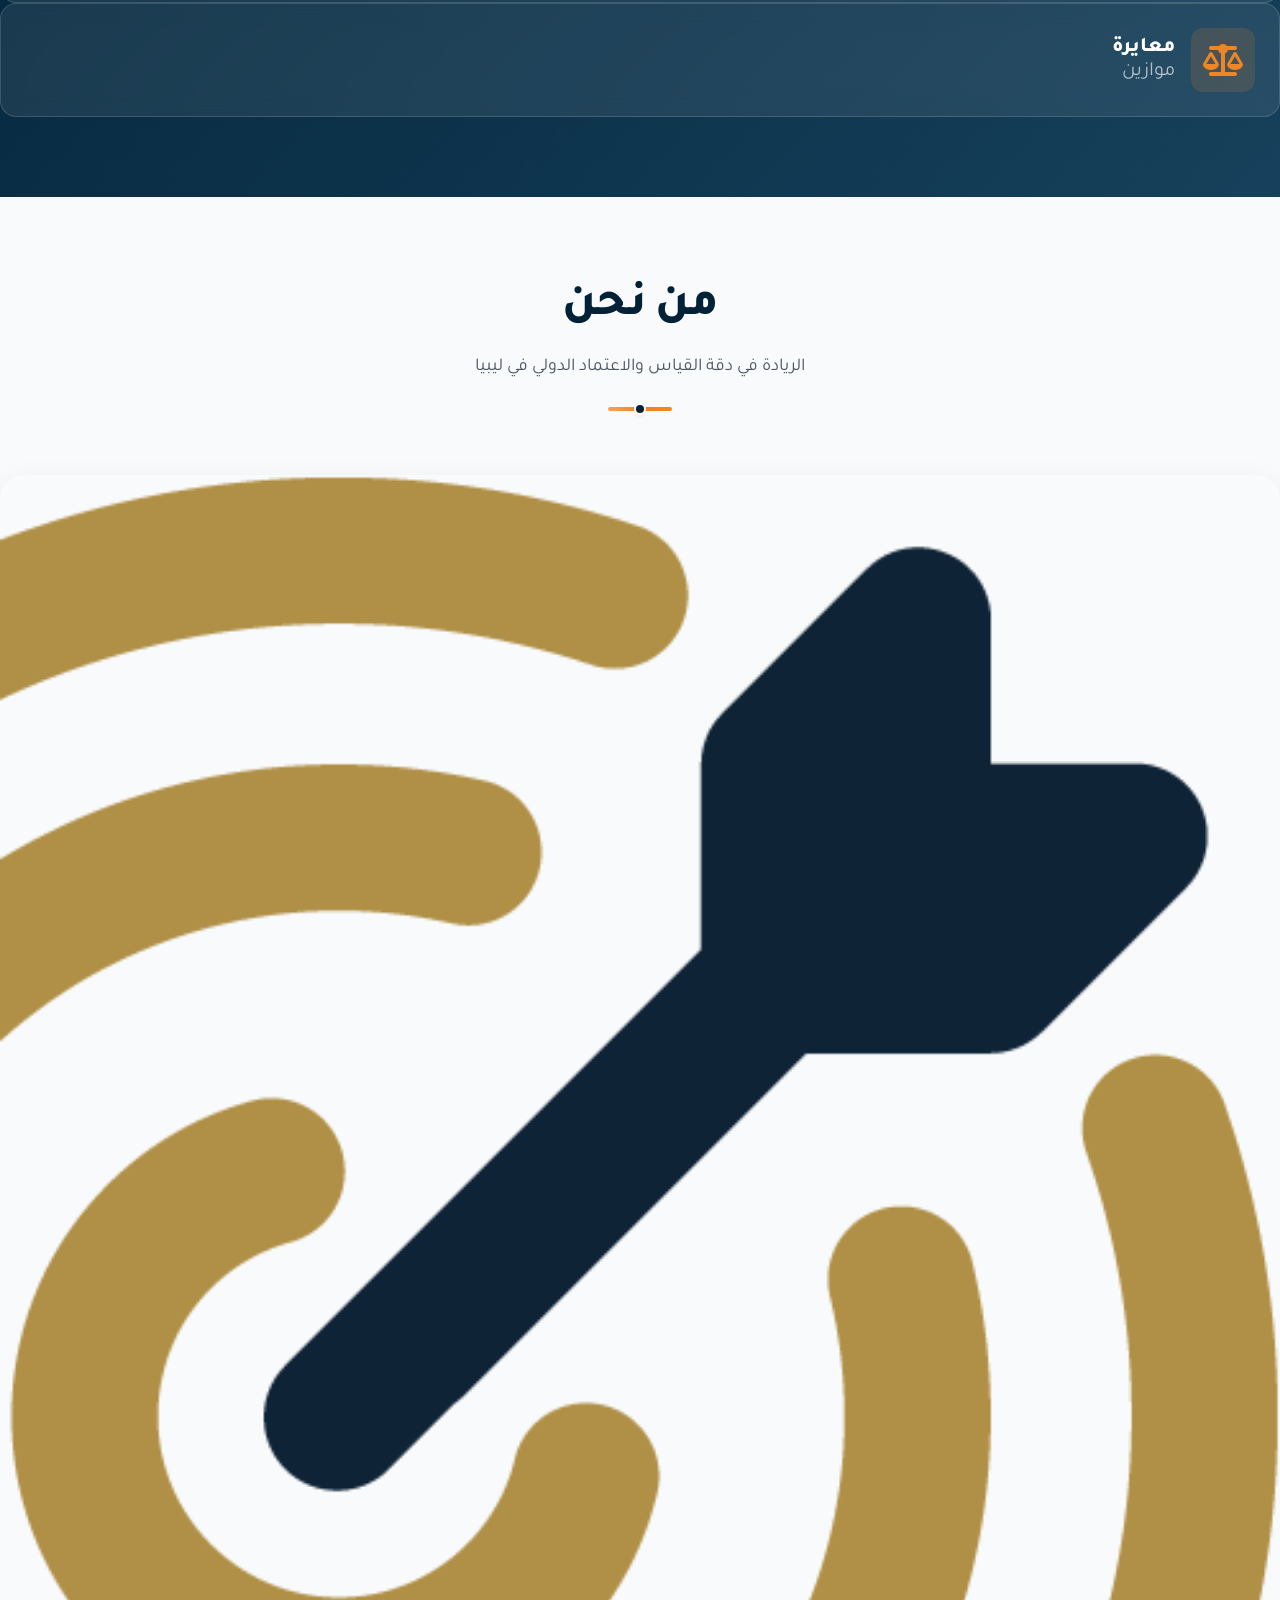
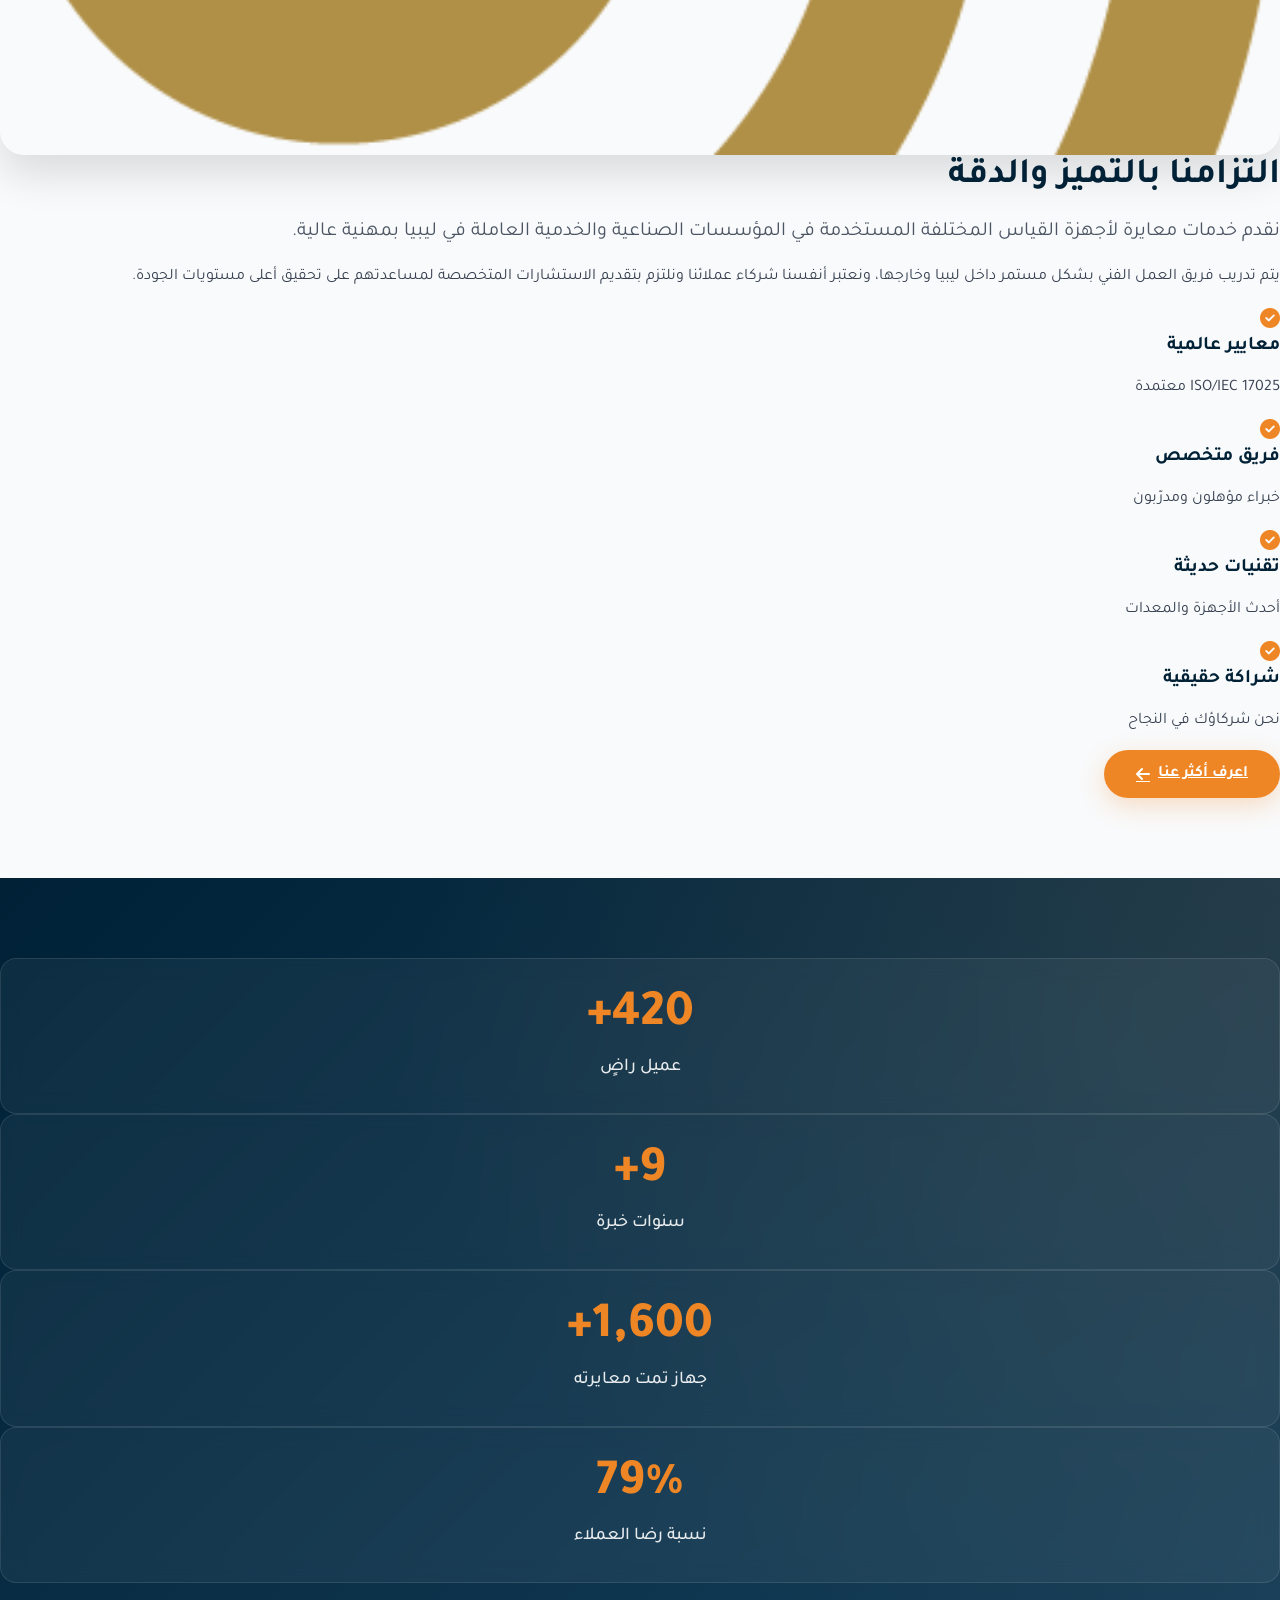
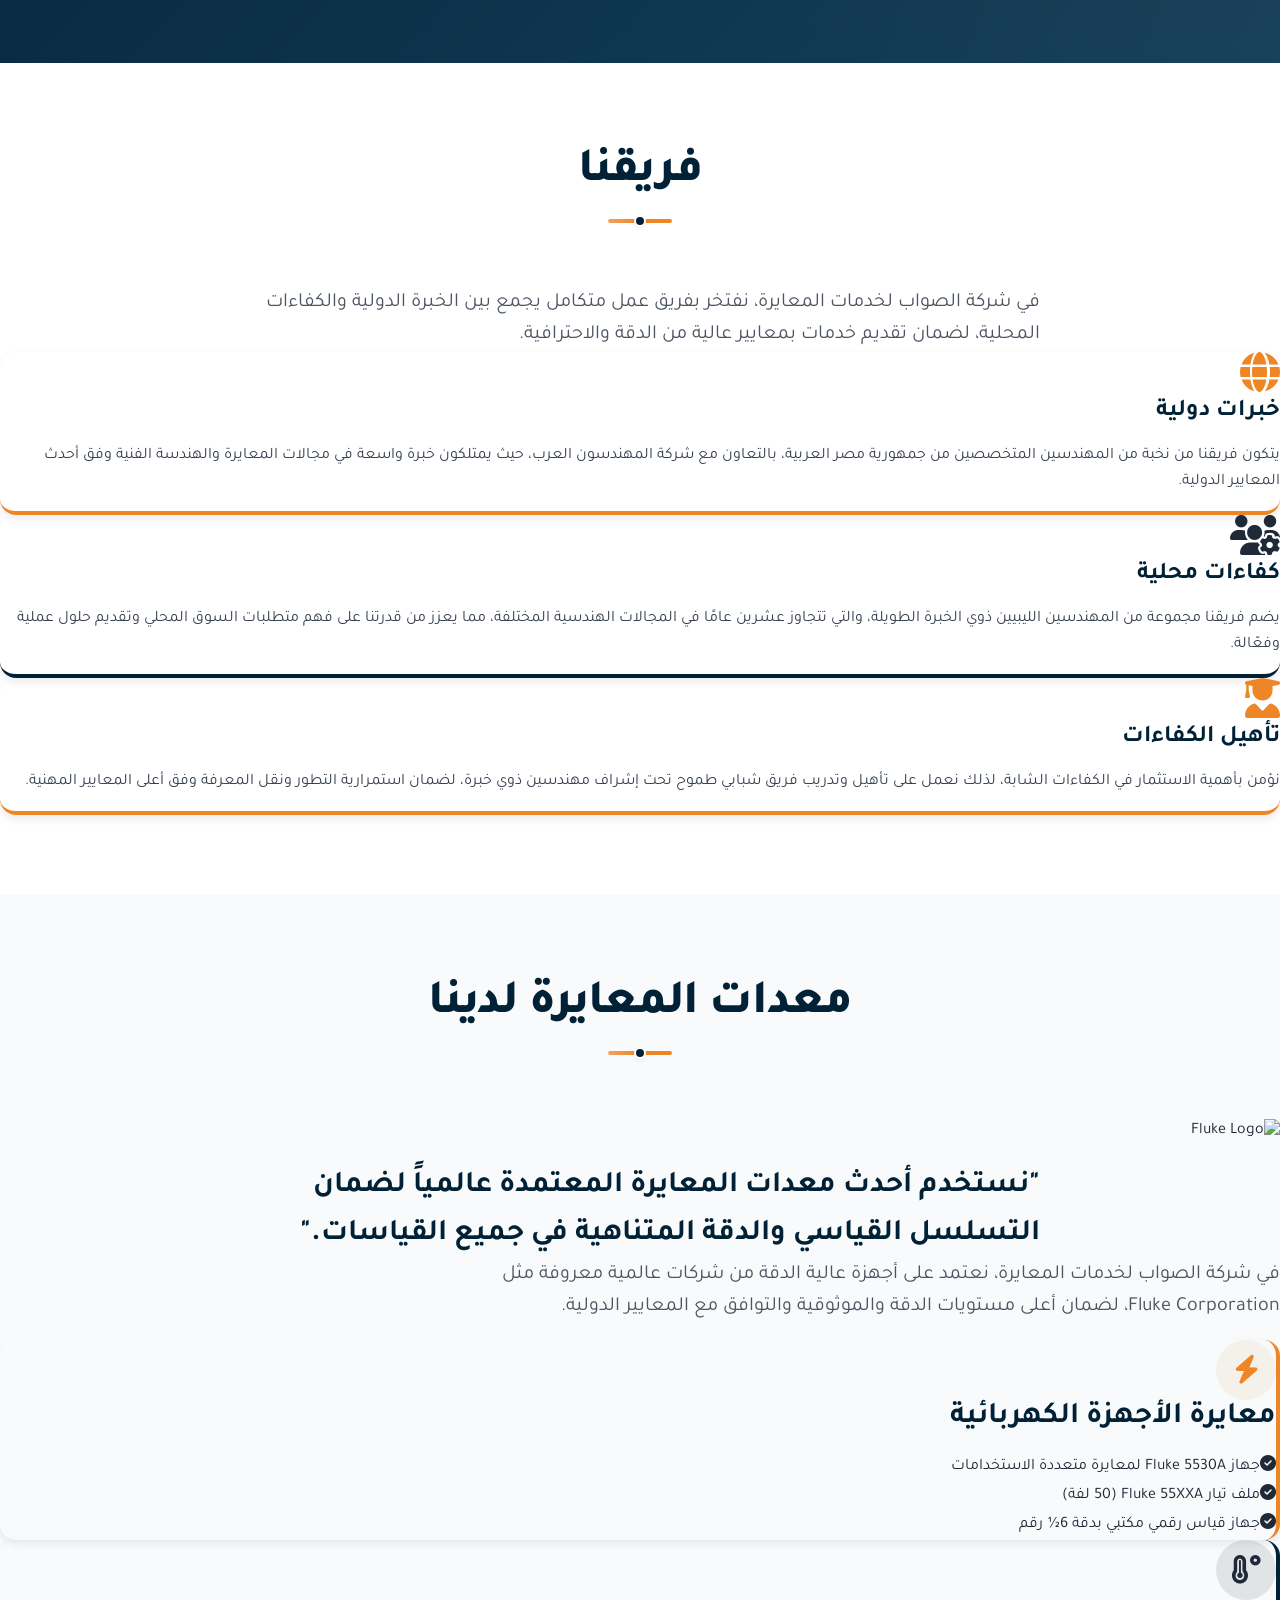
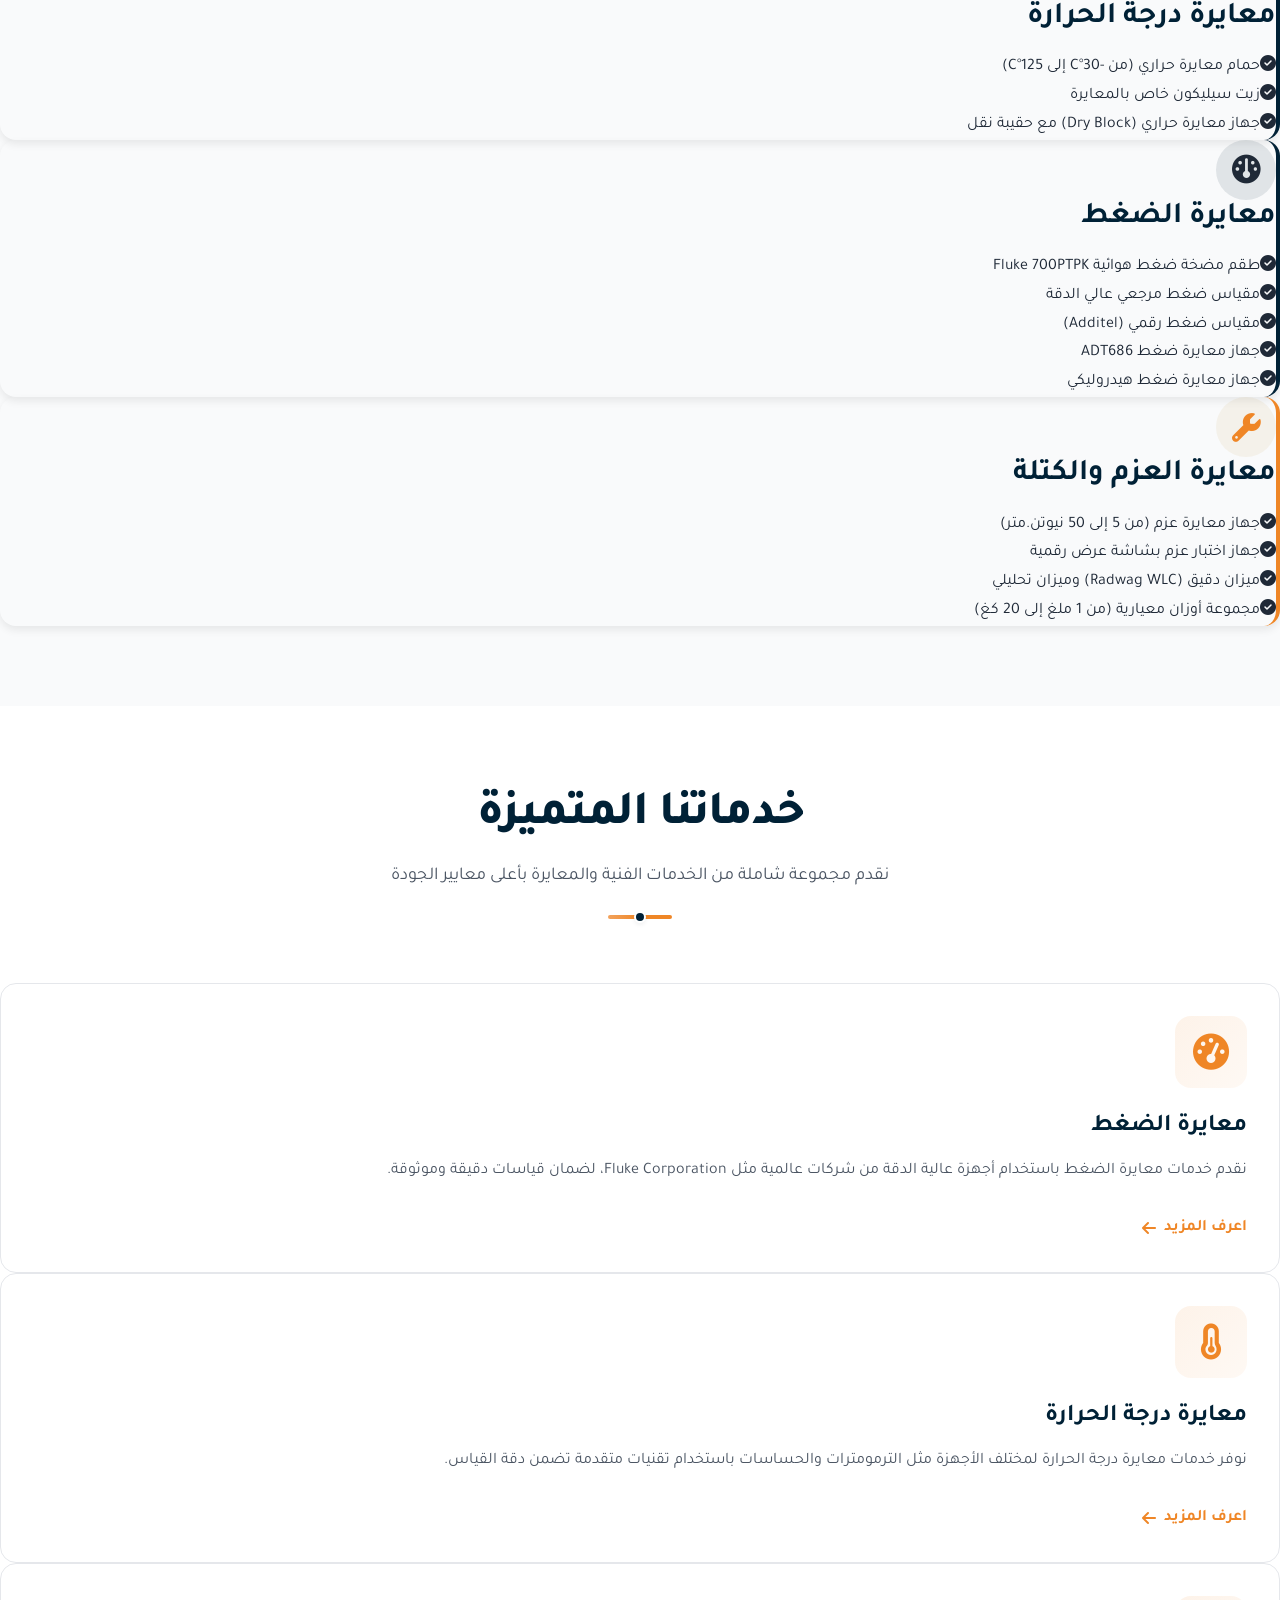
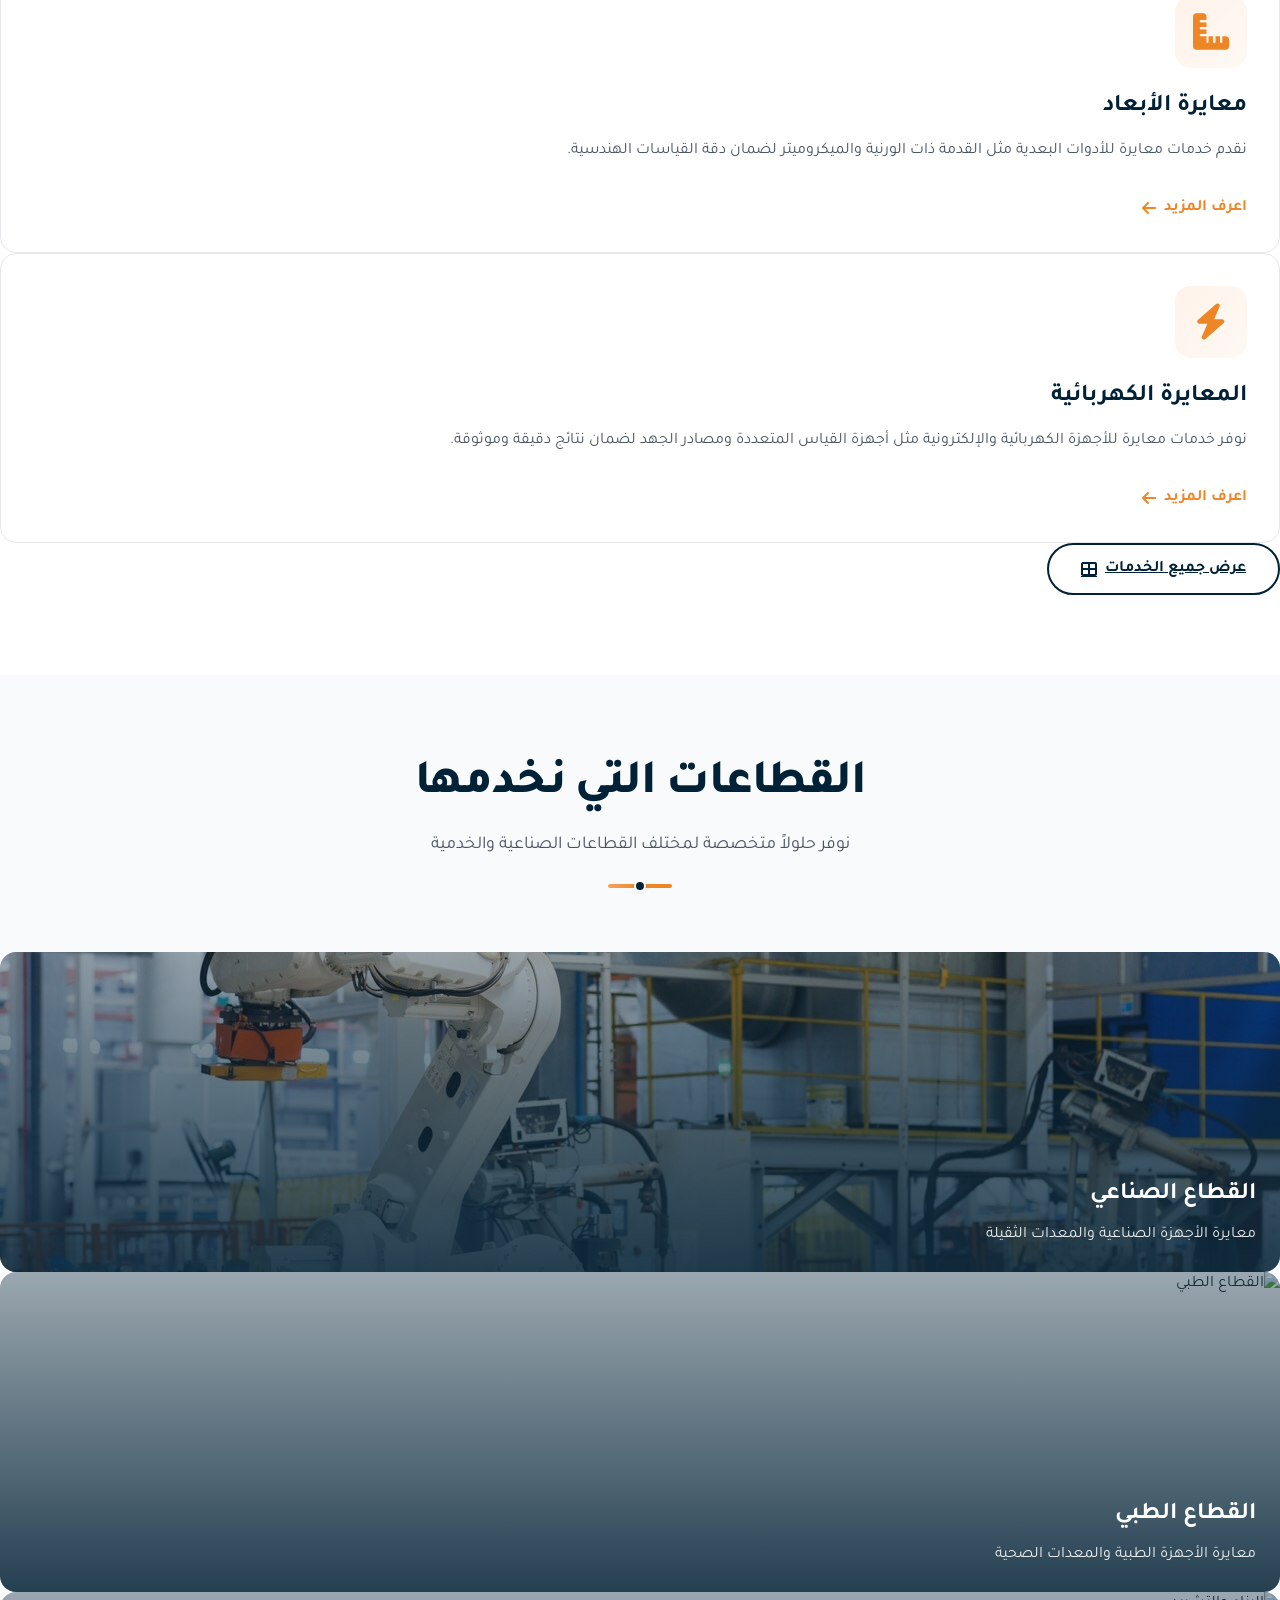
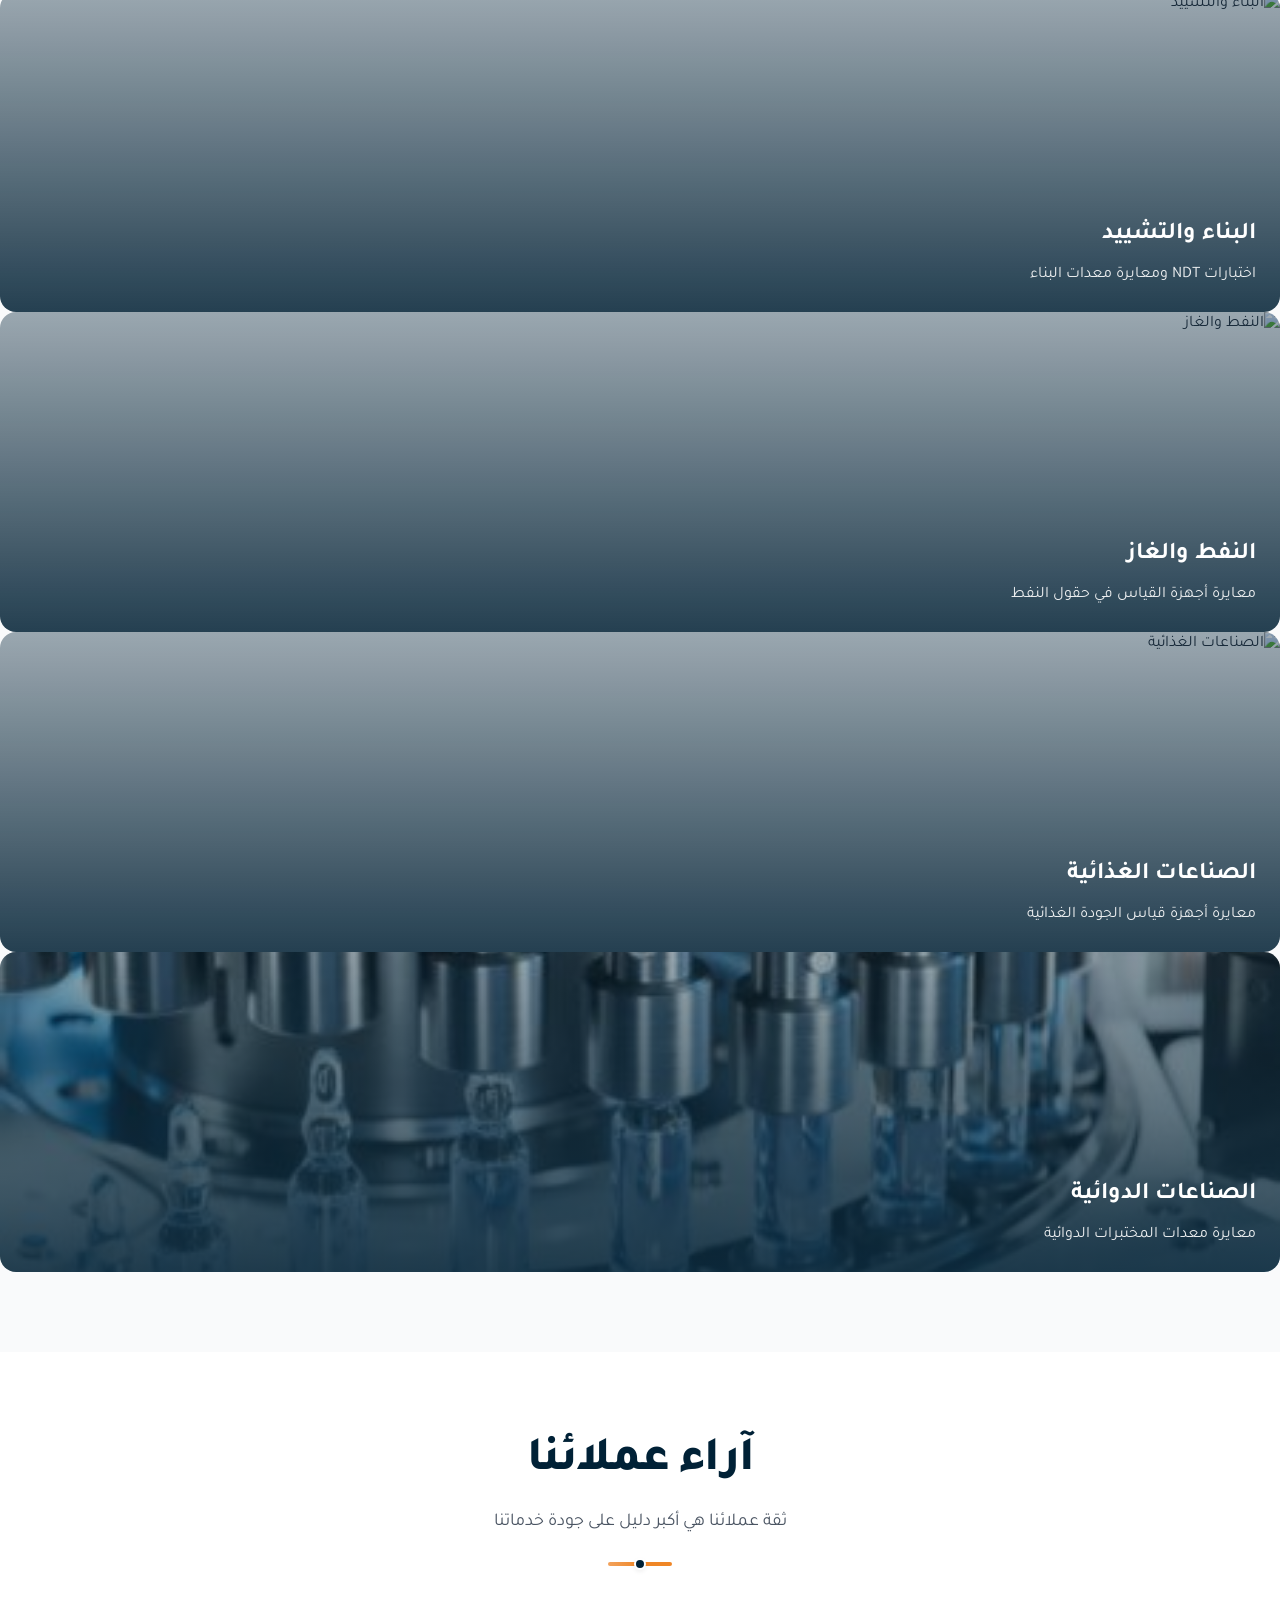
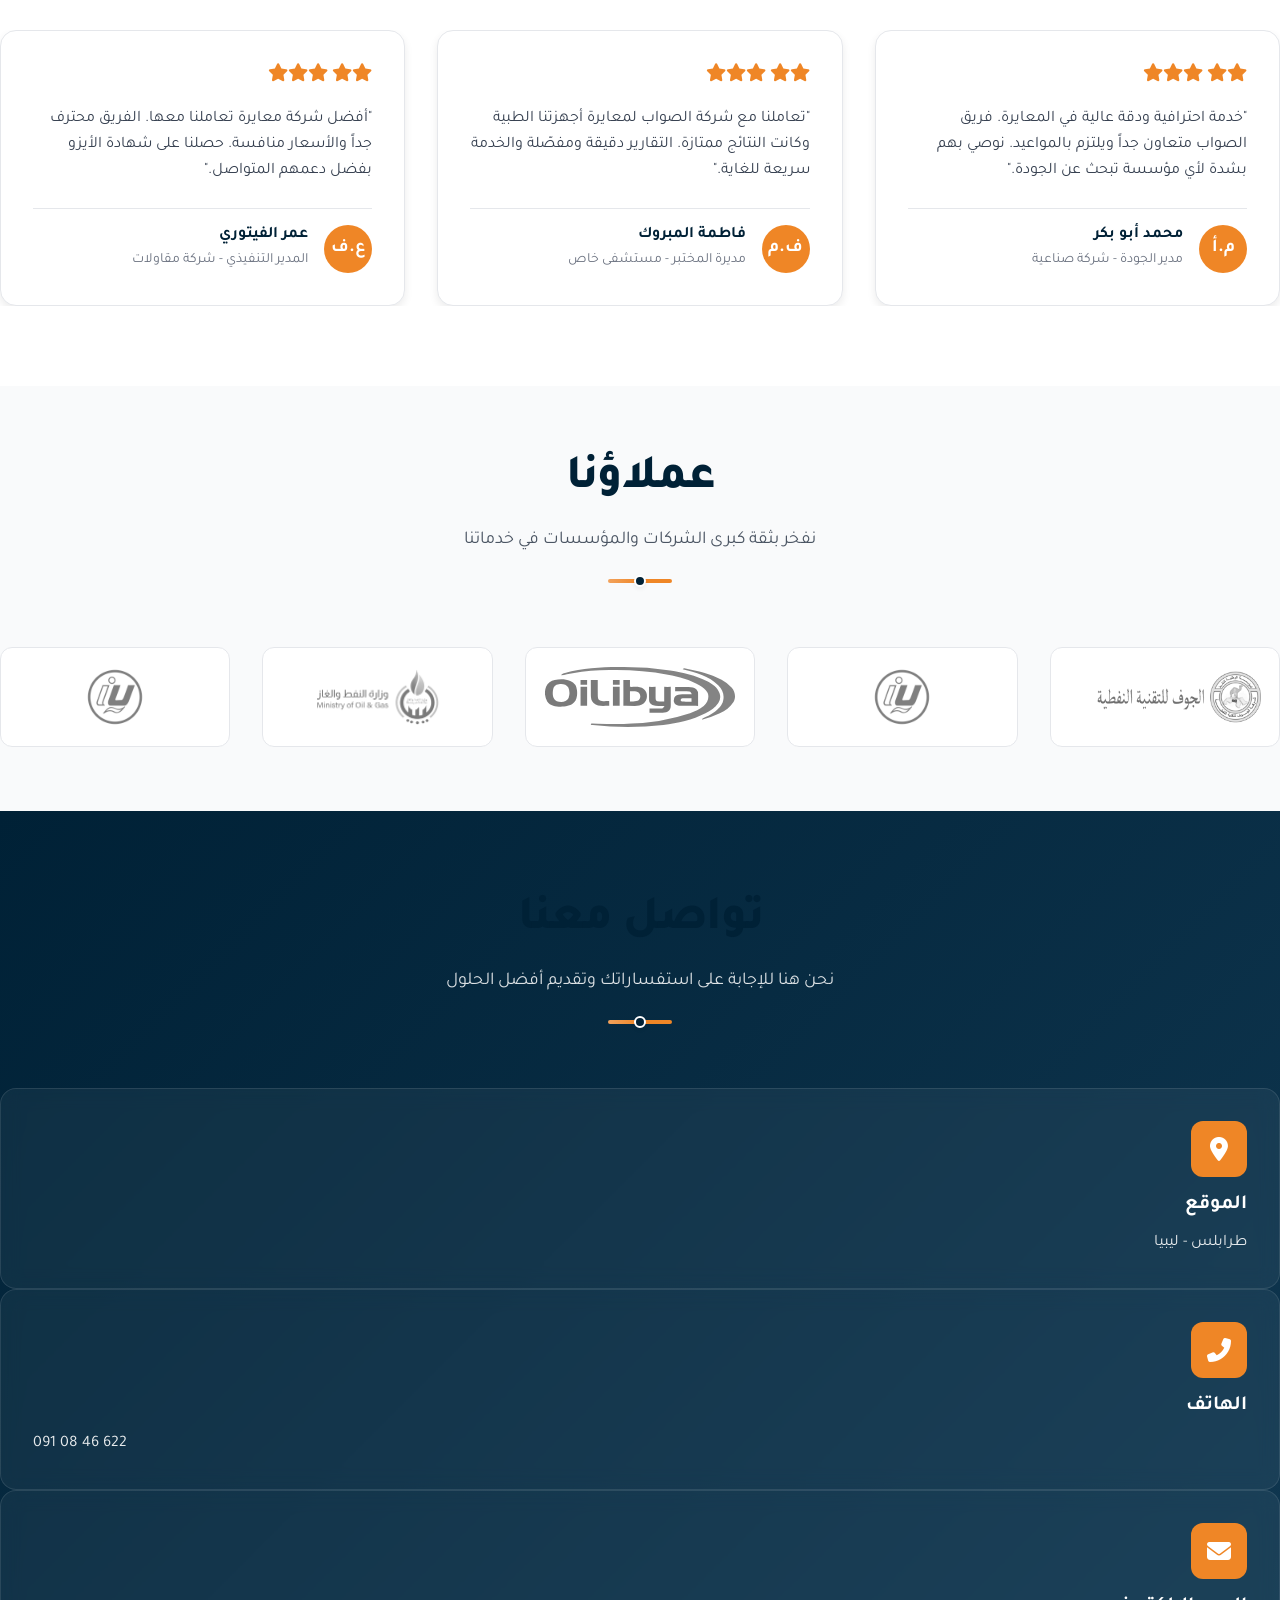
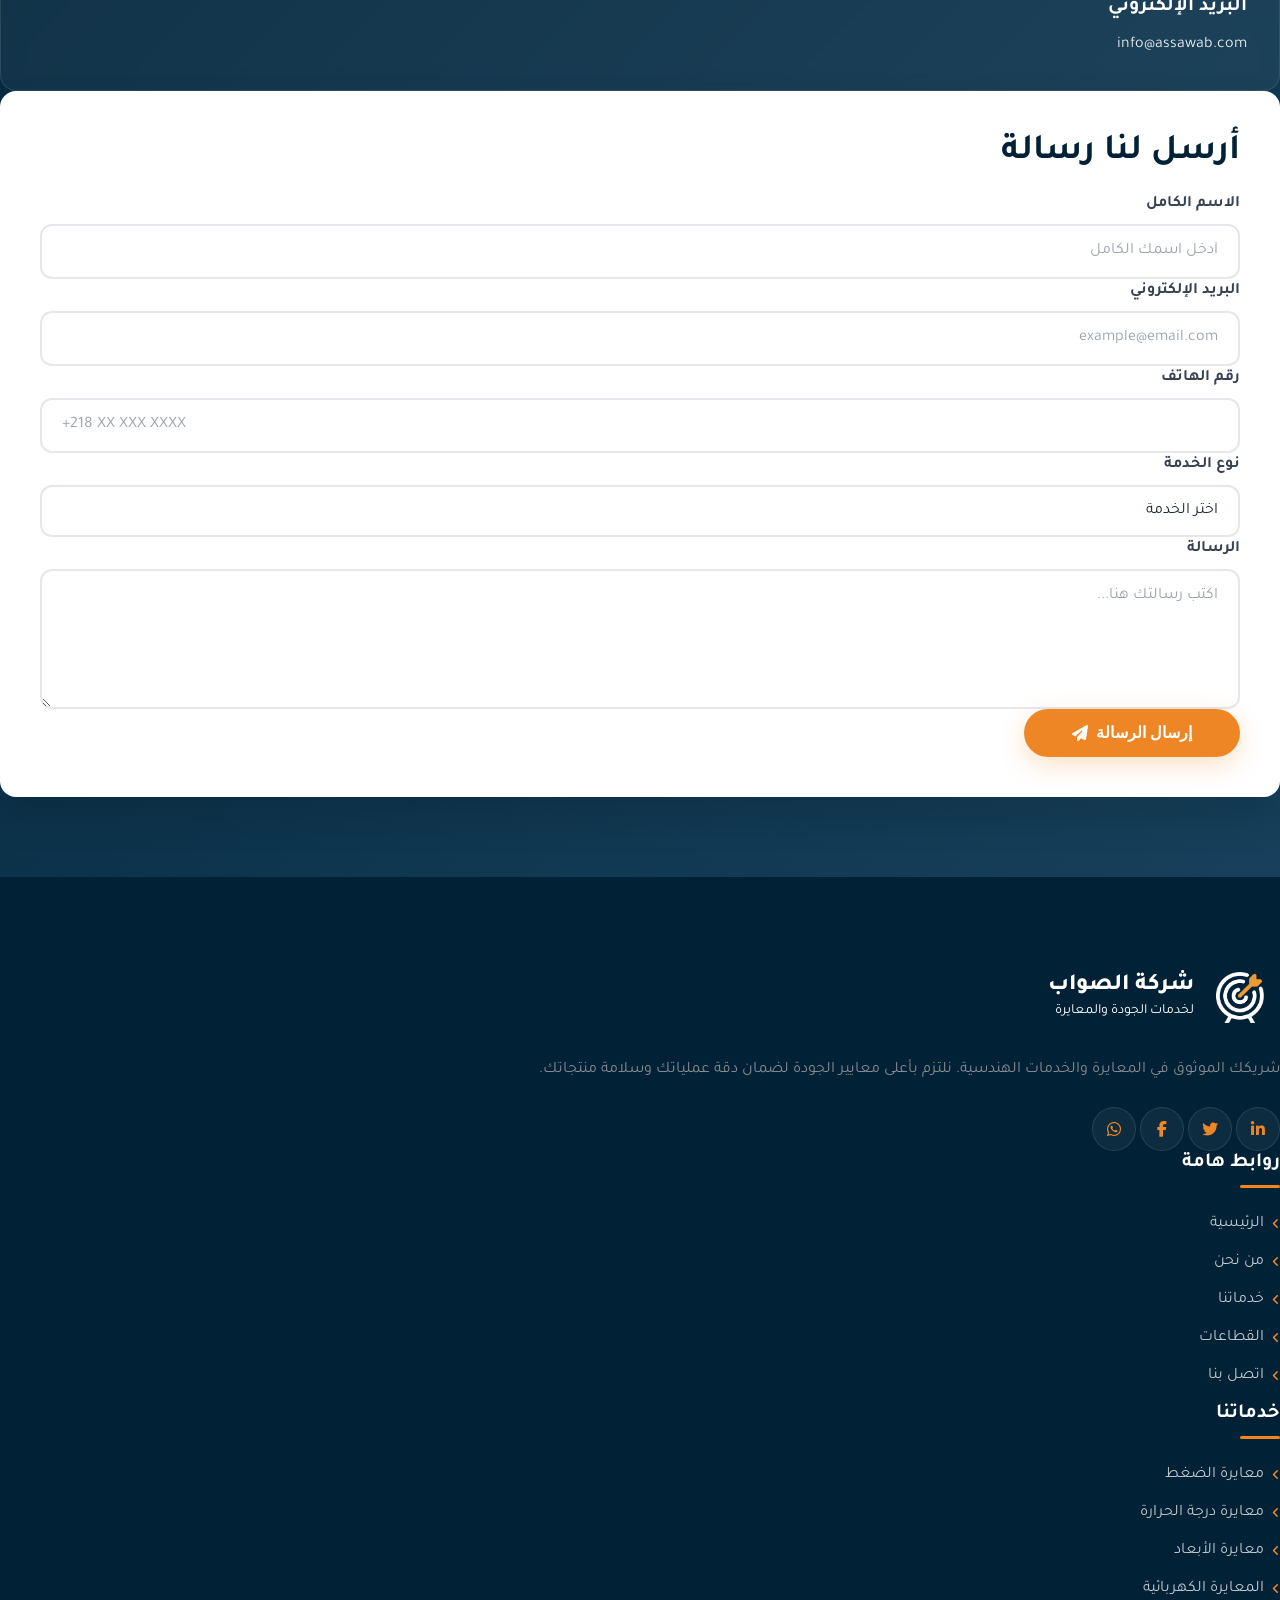
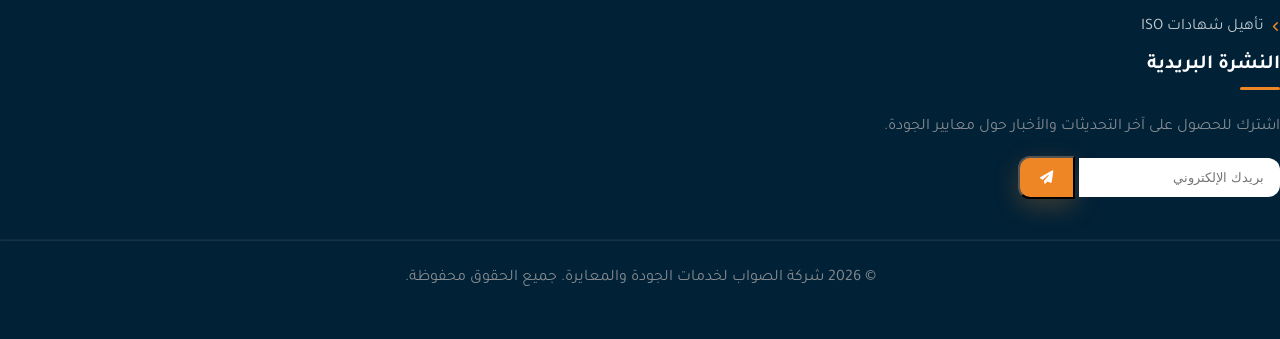
==== commit 26ba7f23: "Add files via upload" ====
--- a/index.html
+++ b/index.html
@@ -93,8 +93,8 @@
         <div class="tech-bg" aria-hidden="true"></div>
         <div class="container" style="position:relative; z-index:2;">
             <div class="section-title" data-aos="fade-down">
-                <h2>شهادات واعتمادات دولية نلتزم بها</h2>
-                <p class="subtitle">نعمل وفق أعلى معايير الجودة الدولية المعترف بها عالمياً</p>
+                <h2>شركة الصواب حيث الدقة والجودة</h2>
+                <p class="subtitle">مجالات نتميز فيها</p>
                 <div class="line"></div>
             </div>
 
@@ -102,48 +102,44 @@
                 <div class="col-lg-3 col-md-6">
                     <div class="cert-card">
                         <div class="cert-icon">
-                            <i class="fas fa-award" aria-hidden="true"></i>
+                            <i class="fas fa-temperature-half" aria-hidden="true"></i>
                         </div>
                         <div class="cert-info">
-                            <p class="cert-code">ISO</p>
-                            <p class="cert-number">9001:2015</p>
-                            <p class="cert-desc">إدارة الجودة</p>
+                            <p class="cert-code">معايرة</p>
+                            <p class="cert-number" style="font-size: 1.25rem;">حرارة</p>
                         </div>
                     </div>
                 </div>
                 <div class="col-lg-3 col-md-6">
                     <div class="cert-card">
                         <div class="cert-icon">
-                            <i class="fas fa-leaf" aria-hidden="true"></i>
+                            <i class="fas fa-gauge-high" aria-hidden="true"></i>
                         </div>
                         <div class="cert-info">
-                            <p class="cert-code">ISO</p>
-                            <p class="cert-number">14001:2015</p>
-                            <p class="cert-desc">إدارة البيئة</p>
+                            <p class="cert-code">معايرة</p>
+                            <p class="cert-number" style="font-size: 1.25rem;">ضغط</p>
                         </div>
                     </div>
                 </div>
                 <div class="col-lg-3 col-md-6">
                     <div class="cert-card">
                         <div class="cert-icon">
-                            <i class="fas fa-shield-alt" aria-hidden="true"></i>
+                            <i class="fas fa-bolt" aria-hidden="true"></i>
                         </div>
                         <div class="cert-info">
-                            <p class="cert-code">ISO</p>
-                            <p class="cert-number">45001:2018</p>
-                            <p class="cert-desc">السلامة والصحة المهنية</p>
+                            <p class="cert-code">معايرة</p>
+                            <p class="cert-number" style="font-size: 1.25rem;">كهرباء</p>
                         </div>
                     </div>
                 </div>
                 <div class="col-lg-3 col-md-6">
                     <div class="cert-card">
                         <div class="cert-icon">
-                            <i class="fas fa-flask" aria-hidden="true"></i>
+                            <i class="fas fa-balance-scale" aria-hidden="true"></i>
                         </div>
                         <div class="cert-info">
-                            <p class="cert-code">ISO/IEC</p>
-                            <p class="cert-number">17025:2017</p>
-                            <p class="cert-desc">معايرة واختبار المعامل</p>
+                            <p class="cert-code">معايرة</p>
+                            <p class="cert-number" style="font-size: 1.25rem;">موازين</p>
                         </div>
                     </div>
                 </div>
@@ -272,6 +268,168 @@
         </div>
     </section>
 
+    <!-- ══════════════════ Team ══════════════════ -->
+    <section id="team">
+        <div class="container">
+            <div class="section-title" data-aos="fade-up">
+                <h2>فريقنا</h2>
+                <!-- <p class="subtitle">نفتخر بفريق عمل متكامل يجمع بين الخبرة الدولية والكفاءات المحلية</p> -->
+                <div class="line"></div>
+            </div>
+            <div class="row align-items-center g-5">
+                <div class="col-lg-12" data-aos="fade-up">
+                    <p class="text-lead text-center mb-5" style="max-width: 800px; margin: 0 auto;">
+                        في شركة الصواب لخدمات المعايرة، نفتخر بفريق عمل متكامل يجمع بين الخبرة الدولية والكفاءات
+                        المحلية، لضمان تقديم خدمات بمعايير عالية من الدقة والاحترافية.
+                    </p>
+                    <div class="row g-4">
+                        <div class="col-md-4">
+                            <div class="p-4 bg-white text-center"
+                                style="border-radius: var(--radius-xl); box-shadow: var(--shadow-md); height: 100%; border-bottom: 4px solid var(--gold);">
+                                <i class="fas fa-globe text-gold mb-3" style="font-size: 2.5rem;"></i>
+                                <h5 class="mb-3">خبرات دولية</h5>
+                                <p class="text-muted">يتكون فريقنا من نخبة من المهندسين المتخصصين من جمهورية مصر
+                                    العربية، بالتعاون مع شركة المهندسون العرب، حيث يمتلكون خبرة واسعة في مجالات المعايرة
+                                    والهندسة الفنية وفق أحدث المعايير الدولية.</p>
+                            </div>
+                        </div>
+                        <div class="col-md-4">
+                            <div class="p-4 bg-white text-center"
+                                style="border-radius: var(--radius-xl); box-shadow: var(--shadow-md); height: 100%; border-bottom: 4px solid var(--primary);">
+                                <i class="fas fa-users-cog text-primary mb-3" style="font-size: 2.5rem;"></i>
+                                <h5 class="mb-3">كفاءات محلية</h5>
+                                <p class="text-muted">يضم فريقنا مجموعة من المهندسين الليبيين ذوي الخبرة الطويلة، والتي
+                                    تتجاوز عشرين عامًا في المجالات الهندسية المختلفة، مما يعزز من قدرتنا على فهم متطلبات
+                                    السوق المحلي وتقديم حلول عملية وفعّالة.</p>
+                            </div>
+                        </div>
+                        <div class="col-md-4">
+                            <div class="p-4 bg-white text-center"
+                                style="border-radius: var(--radius-xl); box-shadow: var(--shadow-md); height: 100%; border-bottom: 4px solid var(--gold);">
+                                <i class="fas fa-user-graduate text-gold mb-3" style="font-size: 2.5rem;"></i>
+                                <h5 class="mb-3">تأهيل الكفاءات</h5>
+                                <p class="text-muted">نؤمن بأهمية الاستثمار في الكفاءات الشابة، لذلك نعمل على تأهيل
+                                    وتدريب فريق شبابي طموح تحت إشراف مهندسين ذوي خبرة، لضمان استمرارية التطور ونقل
+                                    المعرفة وفق أعلى المعايير المهنية.</p>
+                            </div>
+                        </div>
+                    </div>
+                </div>
+            </div>
+        </div>
+    </section>
+
+    <!-- ══════════════════ Equipment ══════════════════ -->
+    <section id="equipment" class="bg-light-section" style="padding: var(--space-20) 0; position: relative;">
+        <div class="container">
+            <div class="section-title" data-aos="fade-up">
+                <h2>معدات المعايرة لدينا</h2>
+                <!-- <p class="subtitle">قدرات وإمكانيات المعايرة</p> -->
+                <div class="line"></div>
+            </div>
+
+            <div class="text-center mb-5" data-aos="fade-up">
+                <img src="assets/image/clients/Fluke.png" alt="Fluke Logo" style="height: 50px; margin-bottom: 20px;">
+                <h4
+                    style="color: var(--primary); max-width: 800px; margin: 0 auto; line-height: 1.6; font-weight: 700;">
+                    "نستخدم أحدث معدات المعايرة المعتمدة عالمياً لضمان التسلسل القياسي والدقة المتناهية في جميع
+                    القياسات."
+                </h4>
+                <p class="mt-4 text-lead text-muted mx-auto" style="max-width: 800px;">
+                    في شركة الصواب لخدمات المعايرة، نعتمد على أجهزة عالية الدقة من شركات عالمية معروفة مثل Fluke
+                    Corporation، لضمان أعلى مستويات الدقة والموثوقية والتوافق مع المعايير الدولية.
+                </p>
+            </div>
+
+            <div class="row g-4">
+                <div class="col-lg-6" data-aos="fade-up">
+                    <div class="d-flex align-items-start p-4 bg-white"
+                        style="border-radius: var(--radius-xl); box-shadow: var(--shadow-md); height: 100%; border-right: 4px solid var(--gold);">
+                        <div
+                            style="flex-shrink: 0; width: 60px; height: 60px; background: rgba(200,164,93,0.1); border-radius: 50%; display: flex; align-items: center; justify-content: center; margin-left: 20px;">
+                            <i class="fas fa-bolt text-gold" style="font-size: 1.8rem;"></i>
+                        </div>
+                        <div>
+                            <h4 class="mb-3">معايرة الأجهزة الكهربائية </h4>
+                            <ul class="list-unstyled mb-0" style="line-height: 1.8;">
+                                <li><i class="fas fa-check-circle text-success me-2"></i>جهاز Fluke 5530A لمعايرة متعددة
+                                    الاستخدامات</li>
+                                <li><i class="fas fa-check-circle text-success me-2"></i>ملف تيار Fluke 55XXA (50 لفة)
+                                </li>
+                                <li><i class="fas fa-check-circle text-success me-2"></i>جهاز قياس رقمي مكتبي بدقة 6½
+                                    رقم</li>
+                            </ul>
+                        </div>
+                    </div>
+                </div>
+
+                <div class="col-lg-6" data-aos="fade-up" data-aos-delay="100">
+                    <div class="d-flex align-items-start p-4 bg-white"
+                        style="border-radius: var(--radius-xl); box-shadow: var(--shadow-md); height: 100%; border-right: 4px solid var(--primary);">
+                        <div
+                            style="flex-shrink: 0; width: 60px; height: 60px; background: rgba(13,43,62,0.1); border-radius: 50%; display: flex; align-items: center; justify-content: center; margin-left: 20px;">
+                            <i class="fas fa-temperature-high text-primary" style="font-size: 1.8rem;"></i>
+                        </div>
+                        <div>
+                            <h4 class="mb-3">معايرة درجة الحرارة</h4>
+                            <ul class="list-unstyled mb-0" style="line-height: 1.8;">
+                                <li><i class="fas fa-check-circle text-success me-2"></i>حمام معايرة حراري (من -30°C إلى
+                                    125°C)</li>
+                                <li><i class="fas fa-check-circle text-success me-2"></i>زيت سيليكون خاص بالمعايرة</li>
+                                <li><i class="fas fa-check-circle text-success me-2"></i>جهاز معايرة حراري (Dry Block)
+                                    مع حقيبة نقل</li>
+                            </ul>
+                        </div>
+                    </div>
+                </div>
+
+                <div class="col-lg-6" data-aos="fade-up" data-aos-delay="200">
+                    <div class="d-flex align-items-start p-4 bg-white"
+                        style="border-radius: var(--radius-xl); box-shadow: var(--shadow-md); height: 100%; border-right: 4px solid var(--primary);">
+                        <div
+                            style="flex-shrink: 0; width: 60px; height: 60px; background: rgba(13,43,62,0.1); border-radius: 50%; display: flex; align-items: center; justify-content: center; margin-left: 20px;">
+                            <i class="fas fa-gauge text-primary" style="font-size: 1.8rem;"></i>
+                        </div>
+                        <div>
+                            <h4 class="mb-3">معايرة الضغط</h4>
+                            <ul class="list-unstyled mb-0" style="line-height: 1.8;">
+                                <li><i class="fas fa-check-circle text-success me-2"></i>طقم مضخة ضغط هوائية Fluke
+                                    700PTPK</li>
+                                <li><i class="fas fa-check-circle text-success me-2"></i>مقياس ضغط مرجعي عالي الدقة</li>
+                                <li><i class="fas fa-check-circle text-success me-2"></i>مقياس ضغط رقمي (Additel)</li>
+                                <li><i class="fas fa-check-circle text-success me-2"></i>جهاز معايرة ضغط ADT686</li>
+                                <li><i class="fas fa-check-circle text-success me-2"></i>جهاز معايرة ضغط هيدروليكي</li>
+                            </ul>
+                        </div>
+                    </div>
+                </div>
+
+                <div class="col-lg-6" data-aos="fade-up" data-aos-delay="300">
+                    <div class="d-flex align-items-start p-4 bg-white"
+                        style="border-radius: var(--radius-xl); box-shadow: var(--shadow-md); height: 100%; border-right: 4px solid var(--gold);">
+                        <div
+                            style="flex-shrink: 0; width: 60px; height: 60px; background: rgba(200,164,93,0.1); border-radius: 50%; display: flex; align-items: center; justify-content: center; margin-left: 20px;">
+                            <i class="fas fa-wrench text-gold" style="font-size: 1.8rem;"></i>
+                        </div>
+                        <div>
+                            <h4 class="mb-3">معايرة العزم والكتلة</h4>
+                            <ul class="list-unstyled mb-0" style="line-height: 1.8;">
+                                <li><i class="fas fa-check-circle text-success me-2"></i>جهاز معايرة عزم (من 5 إلى 50
+                                    نيوتن.متر)</li>
+                                <li><i class="fas fa-check-circle text-success me-2"></i>جهاز اختبار عزم بشاشة عرض رقمية
+                                </li>
+                                <li><i class="fas fa-check-circle text-success me-2"></i>ميزان دقيق (Radwag WLC) وميزان
+                                    تحليلي</li>
+                                <li><i class="fas fa-check-circle text-success me-2"></i>مجموعة أوزان معيارية (من 1 ملغ
+                                    إلى 20 كغ)</li>
+                            </ul>
+                        </div>
+                    </div>
+                </div>
+            </div>
+        </div>
+    </section>
+
     <!-- ══════════════════ Services ══════════════════ -->
     <section id="services">
         <div class="container">
@@ -281,74 +439,53 @@
                 <div class="line"></div>
             </div>
 
-            <div class="row g-4">
-                <div class="col-lg-4 col-md-6" data-aos="fade-up" data-aos-delay="0">
-                    <div class="service-card">
-                        <div class="service-icon"><i class="fas fa-sliders-h"></i></div>
-                        <h4>معايرة الأجهزة</h4>
-                        <p>معايرة دقيقة لجميع أنواع أجهزة القياس الصناعية وفق معايير ISO/IEC 17025 بأحدث التقنيات
-                            العالمية.</p>
-                        <a href="services.html#calibration" class="service-link">
+            <div class="row g-4 justify-content-center">
+                <div class="col-lg-6 col-md-6" data-aos="fade-up" data-aos-delay="0">
+                    <div class="service-card h-100">
+                        <div class="service-icon"><i class="fas fa-gauge-high"></i></div>
+                        <h4>معايرة الضغط</h4>
+                        <p>نقدم خدمات معايرة الضغط باستخدام أجهزة عالية الدقة من شركات عالمية مثل Fluke Corporation،
+                            لضمان قياسات دقيقة وموثوقة.</p>
+                        <a href="services.html#pressure" class="service-link">
                             <span>اعرف المزيد</span>
                             <i class="fas fa-arrow-left"></i>
                         </a>
                     </div>
                 </div>
 
-                <div class="col-lg-4 col-md-6" data-aos="fade-up" data-aos-delay="100">
-                    <div class="service-card">
-                        <div class="service-icon"><i class="fas fa-microscope"></i></div>
-                        <h4>اختبار عدم الإتلاف (NDT)</h4>
-                        <p>فحوصات شاملة بتقنيات NDT المتقدمة لضمان سلامة وجودة المواد والمعدات دون إلحاق أي ضرر بها.</p>
-                        <a href="services.html#ndt" class="service-link">
+                <div class="col-lg-6 col-md-6" data-aos="fade-up" data-aos-delay="100">
+                    <div class="service-card h-100">
+                        <div class="service-icon"><i class="fas fa-temperature-half"></i></div>
+                        <h4>معايرة درجة الحرارة</h4>
+                        <p>نوفر خدمات معايرة درجة الحرارة لمختلف الأجهزة مثل الترمومترات والحساسات باستخدام تقنيات
+                            متقدمة تضمن دقة القياس.</p>
+                        <a href="services.html#temperature" class="service-link">
                             <span>اعرف المزيد</span>
                             <i class="fas fa-arrow-left"></i>
                         </a>
                     </div>
                 </div>
 
-                <div class="col-lg-4 col-md-6" data-aos="fade-up" data-aos-delay="200">
-                    <div class="service-card">
-                        <div class="service-icon"><i class="fas fa-certificate"></i></div>
-                        <h4>تأهيل شهادات ISO</h4>
-                        <p>مساعدتك في الحصول على شهادات ISO والاحتفاظ بها من خلال استشارات متخصصة وتدريب احترافي.</p>
-                        <a href="services.html#iso" class="service-link">
+                <div class="col-lg-6 col-md-6" data-aos="fade-up" data-aos-delay="200">
+                    <div class="service-card h-100">
+                        <div class="service-icon"><i class="fas fa-ruler-combined"></i></div>
+                        <h4>معايرة الأبعاد</h4>
+                        <p>نقدم خدمات معايرة للأدوات البعدية مثل القدمة ذات الورنية والميكروميتر لضمان دقة القياسات
+                            الهندسية.</p>
+                        <a href="services.html#dimensions" class="service-link">
                             <span>اعرف المزيد</span>
                             <i class="fas fa-arrow-left"></i>
                         </a>
                     </div>
                 </div>
 
-                <div class="col-lg-4 col-md-6" data-aos="fade-up" data-aos-delay="300">
-                    <div class="service-card">
-                        <div class="service-icon"><i class="fas fa-award"></i></div>
-                        <h4>اعتماد المنتجات</h4>
-                        <p>خدمات اعتماد شاملة لضمان مطابقة منتجاتك للمعايير الدولية والحصول على الشهادات المطلوبة.</p>
-                        <a href="services.html#certification" class="service-link">
-                            <span>اعرف المزيد</span>
-                            <i class="fas fa-arrow-left"></i>
-                        </a>
-                    </div>
-                </div>
-
-                <div class="col-lg-4 col-md-6" data-aos="fade-up" data-aos-delay="400">
-                    <div class="service-card">
-                        <div class="service-icon"><i class="fas fa-clipboard-check"></i></div>
-                        <h4>التدقيق والتفتيش</h4>
-                        <p>تدقيق دوري شامل وتفتيش فني متخصص لضمان الالتزام بمعايير الجودة وتحسين الأداء المستمر.</p>
-                        <a href="services.html#audit" class="service-link">
-                            <span>اعرف المزيد</span>
-                            <i class="fas fa-arrow-left"></i>
-                        </a>
-                    </div>
-                </div>
-
-                <div class="col-lg-4 col-md-6" data-aos="fade-up" data-aos-delay="500">
-                    <div class="service-card">
-                        <div class="service-icon"><i class="fas fa-graduation-cap"></i></div>
-                        <h4>التدريب والاستشارات</h4>
-                        <p>برامج تدريبية متخصصة واستشارات فنية لتطوير كفاءة فريقك وتحسين جودة عملياتك الصناعية.</p>
-                        <a href="services.html#training" class="service-link">
+                <div class="col-lg-6 col-md-6" data-aos="fade-up" data-aos-delay="300">
+                    <div class="service-card h-100">
+                        <div class="service-icon"><i class="fas fa-bolt"></i></div>
+                        <h4>المعايرة الكهربائية</h4>
+                        <p>نوفر خدمات معايرة للأجهزة الكهربائية والإلكترونية مثل أجهزة القياس المتعددة ومصادر الجهد
+                            لضمان نتائج دقيقة وموثوقة.</p>
+                        <a href="services.html#electrical" class="service-link">
                             <span>اعرف المزيد</span>
                             <i class="fas fa-arrow-left"></i>
                         </a>
@@ -702,33 +839,33 @@
                     <h5>خدماتنا</h5>
                     <ul>
                         <li>
-                            <a href="services.html#calibration" class="footer-link">
+                            <a href="services.html#pressure" class="footer-link">
                                 <i class="fas fa-angle-left footer-link-icon" aria-hidden="true"></i>
-                                معايرة الأجهزة
+                                معايرة الضغط
                             </a>
                         </li>
                         <li>
-                            <a href="services.html#ndt" class="footer-link">
+                            <a href="services.html#temperature" class="footer-link">
                                 <i class="fas fa-angle-left footer-link-icon" aria-hidden="true"></i>
-                                التفتيش والاختبار (NDT)
+                                معايرة درجة الحرارة
+                            </a>
+                        </li>
+                        <li>
+                            <a href="services.html#dimensions" class="footer-link">
+                                <i class="fas fa-angle-left footer-link-icon" aria-hidden="true"></i>
+                                معايرة الأبعاد
+                            </a>
+                        </li>
+                        <li>
+                            <a href="services.html#electrical" class="footer-link">
+                                <i class="fas fa-angle-left footer-link-icon" aria-hidden="true"></i>
+                                المعايرة الكهربائية
                             </a>
                         </li>
                         <li>
                             <a href="services.html#iso" class="footer-link">
                                 <i class="fas fa-angle-left footer-link-icon" aria-hidden="true"></i>
                                 تأهيل شهادات ISO
-                            </a>
-                        </li>
-                        <li>
-                            <a href="services.html#certification" class="footer-link">
-                                <i class="fas fa-angle-left footer-link-icon" aria-hidden="true"></i>
-                                اعتماد المنتجات
-                            </a>
-                        </li>
-                        <li>
-                            <a href="services.html#training" class="footer-link">
-                                <i class="fas fa-angle-left footer-link-icon" aria-hidden="true"></i>
-                                التدريب والاستشارات
                             </a>
                         </li>
                     </ul>
@@ -902,4 +1039,4 @@
 
 </body>
 
-</html>
+</html>
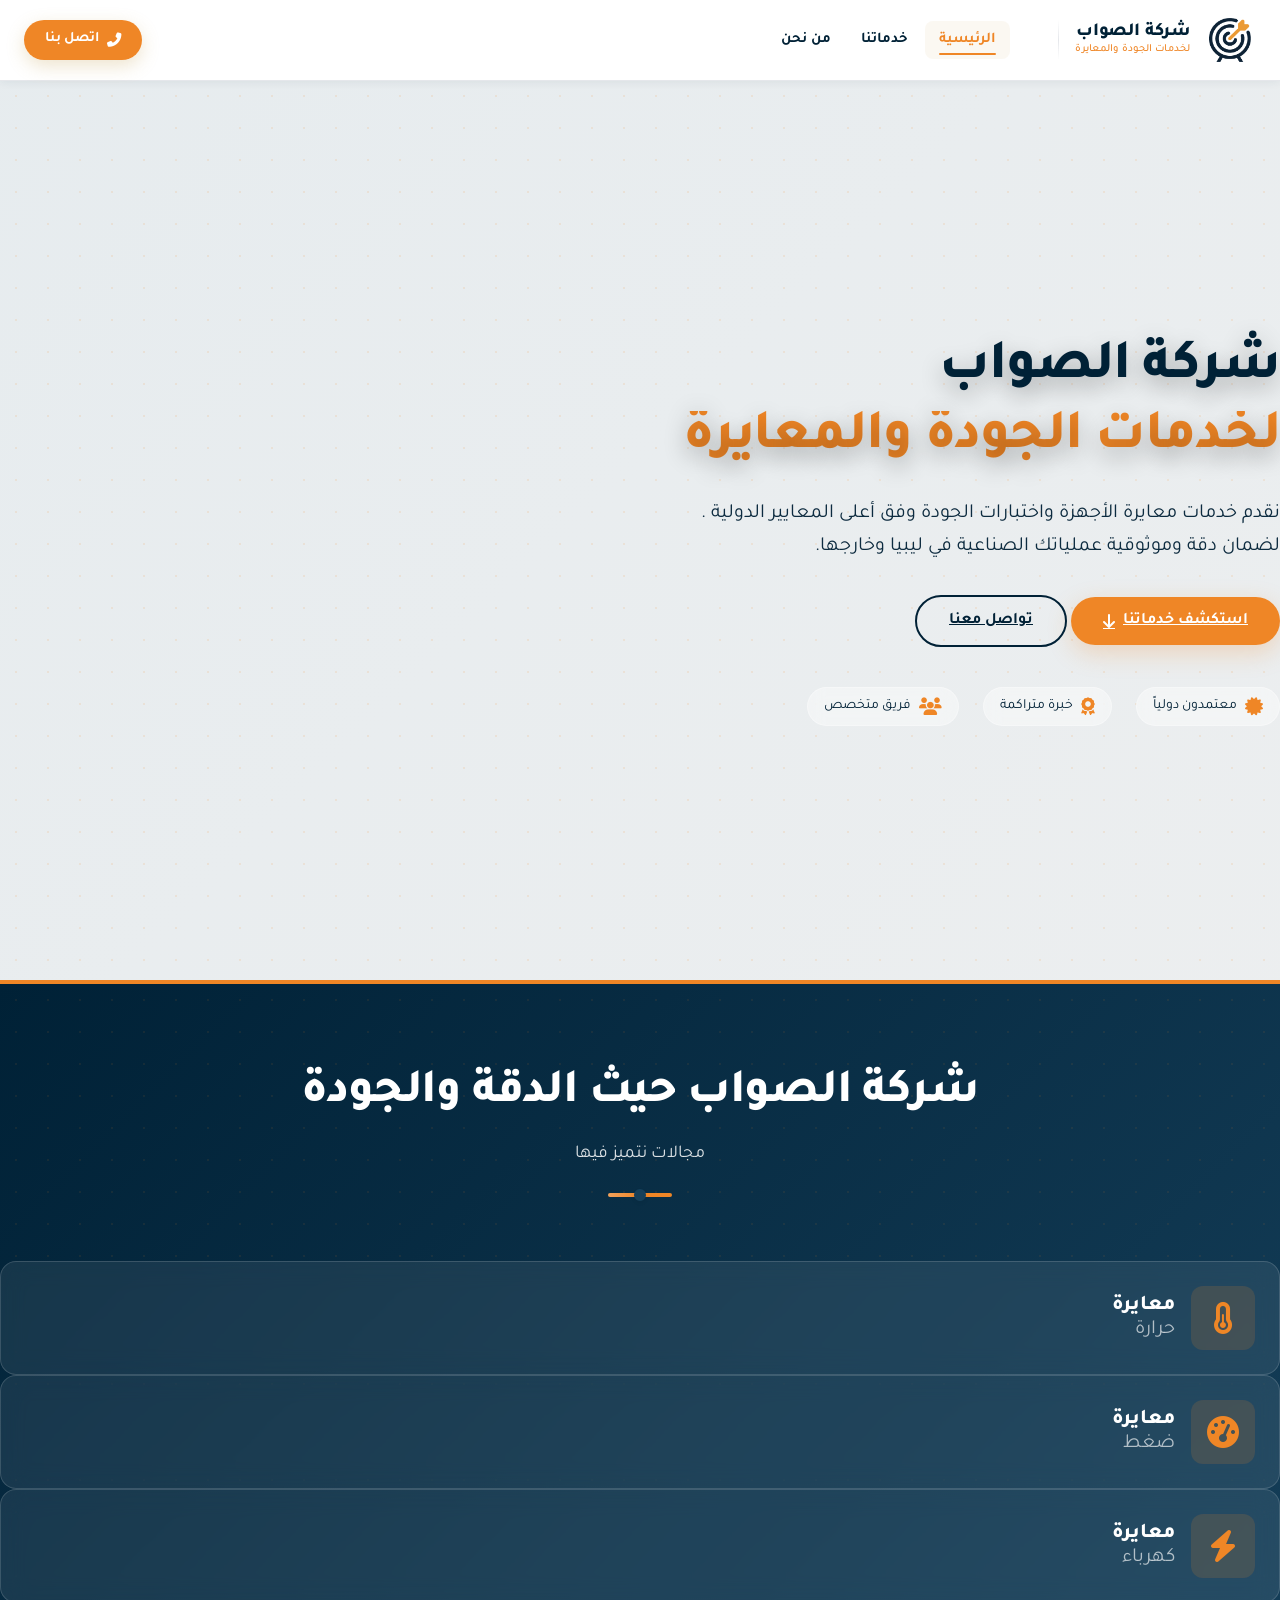
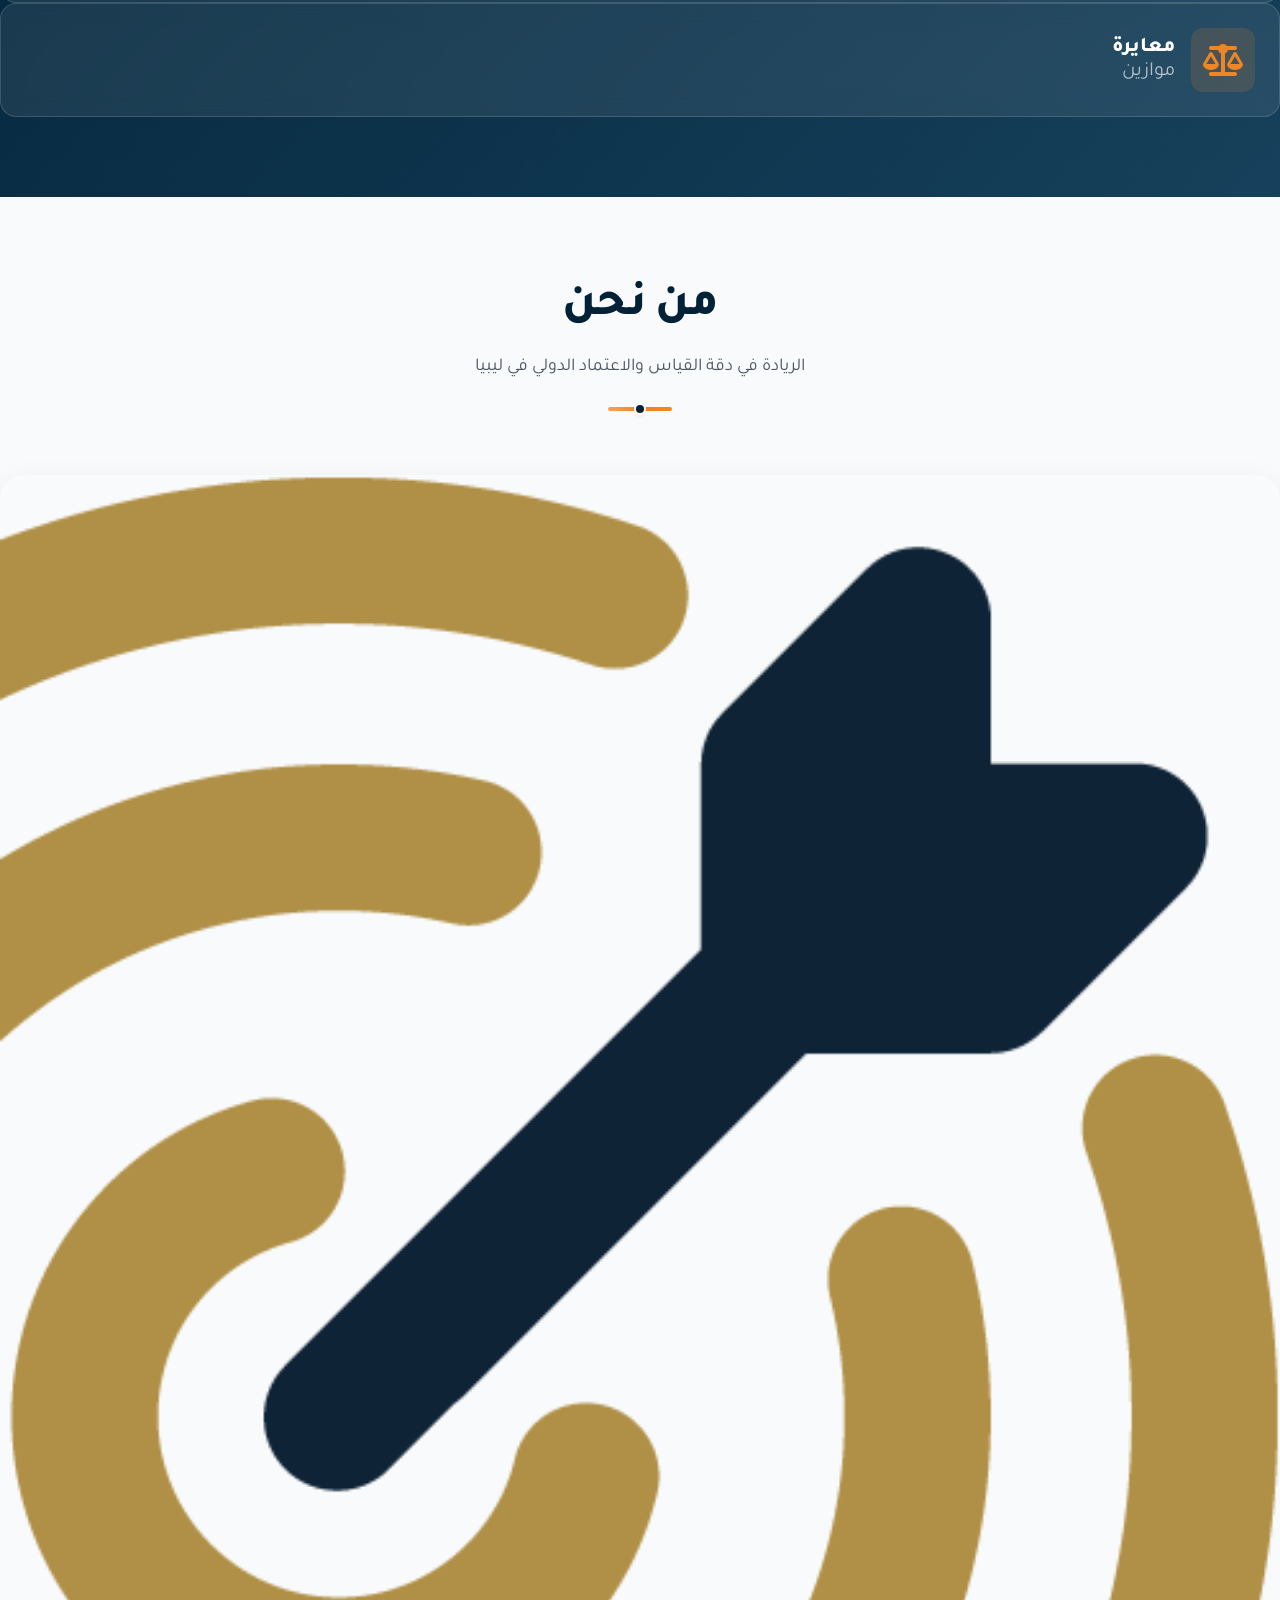
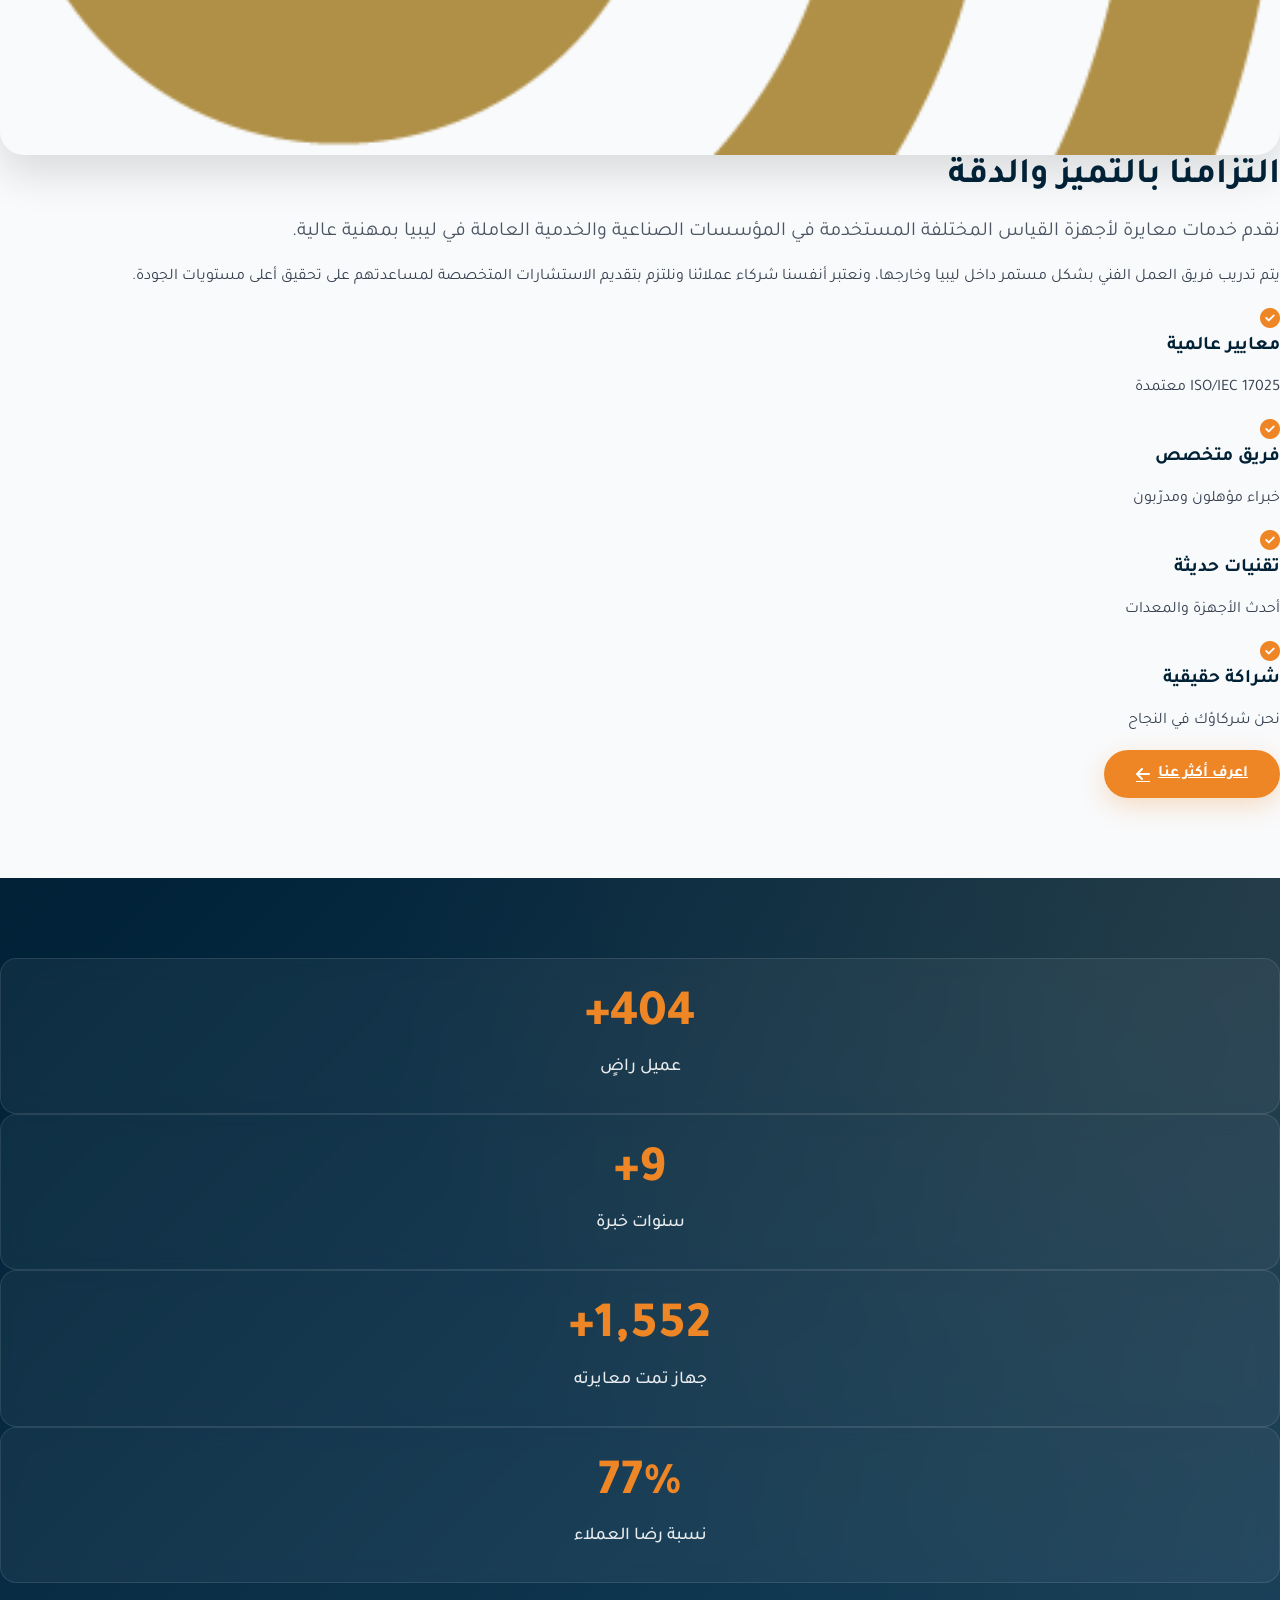
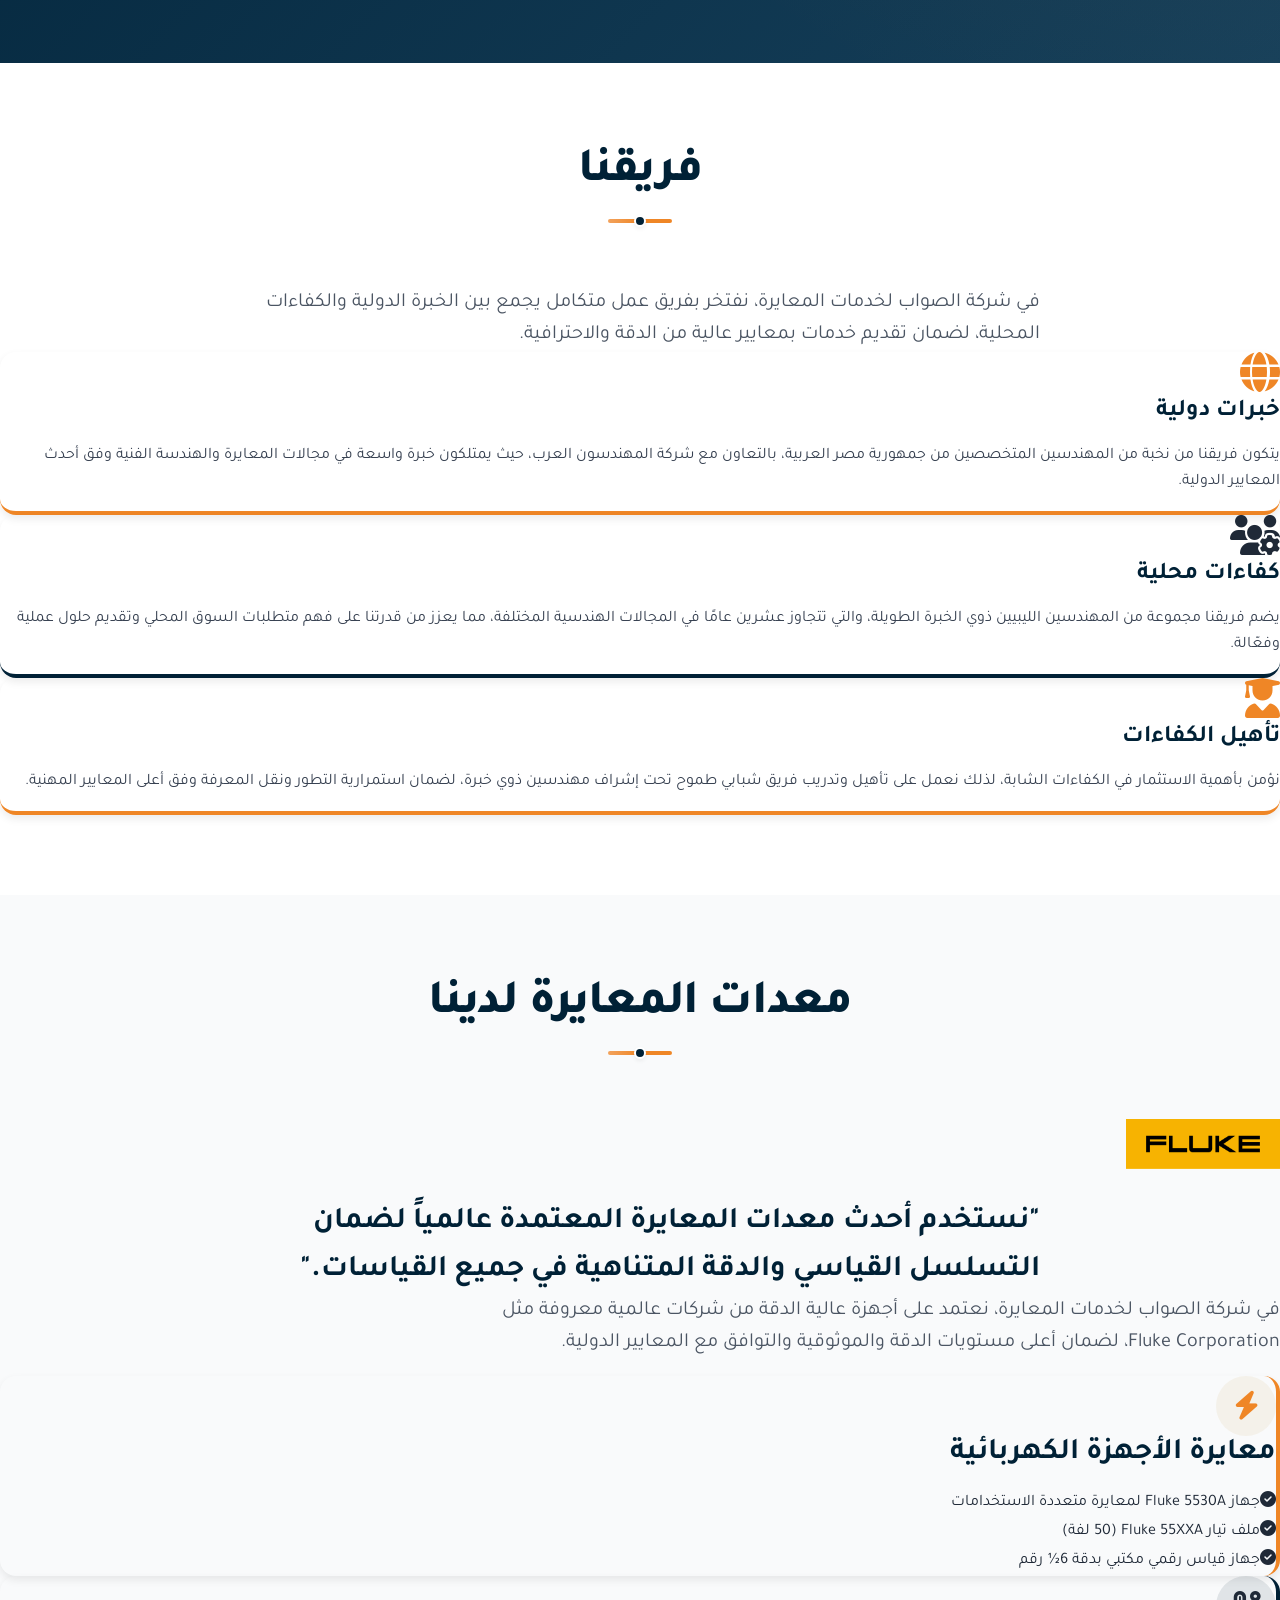
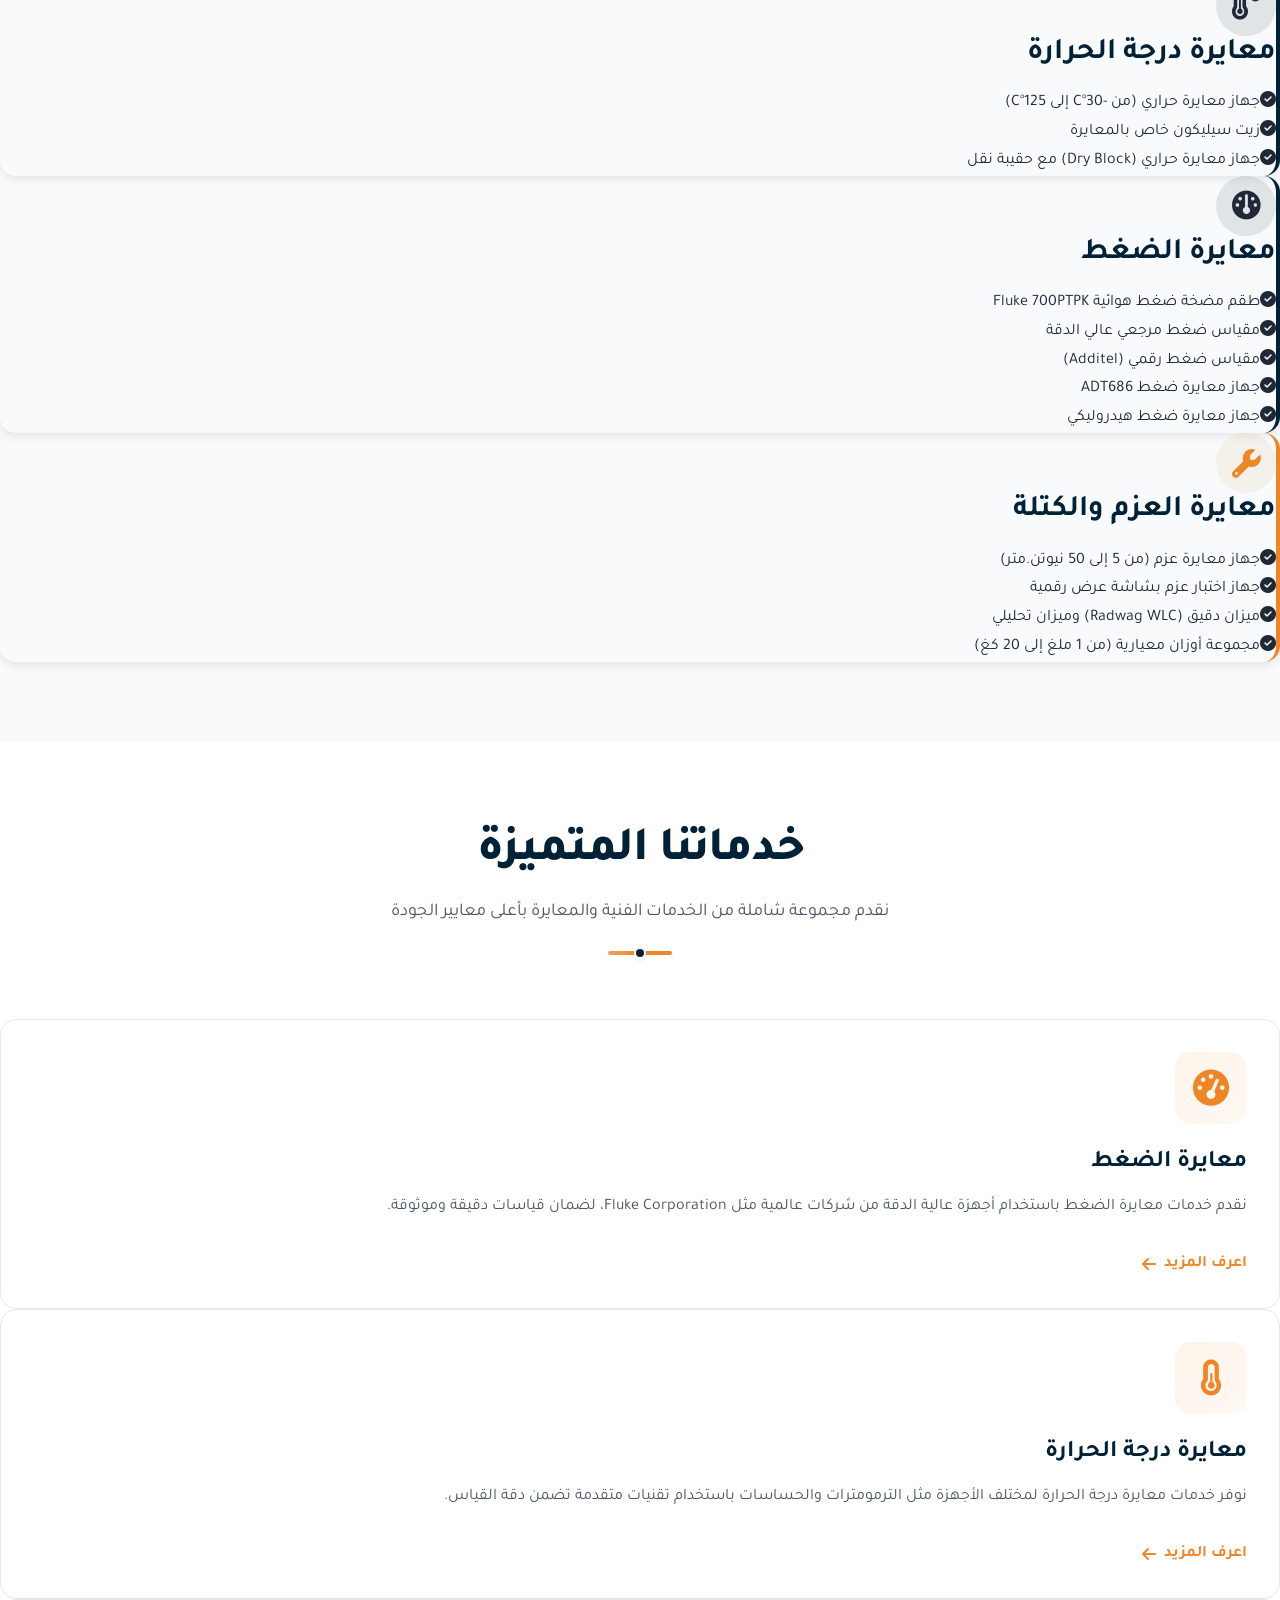
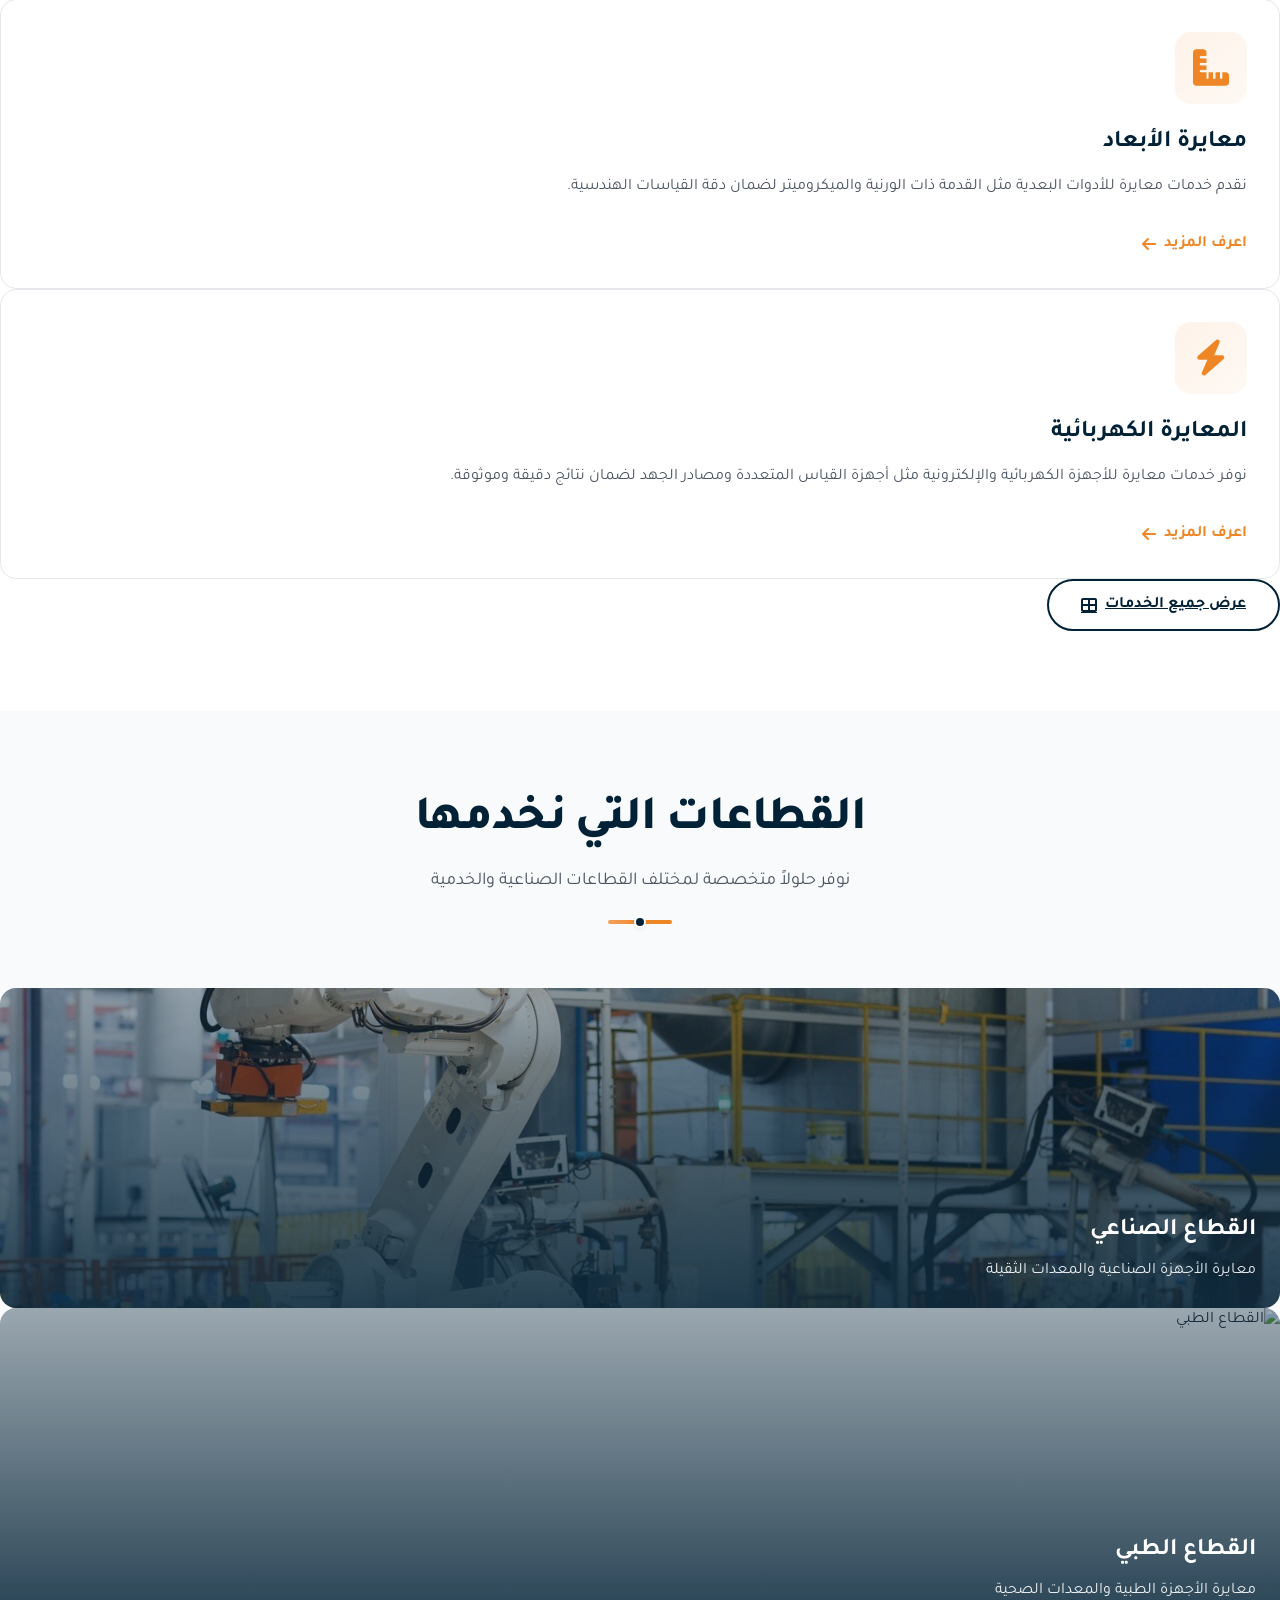
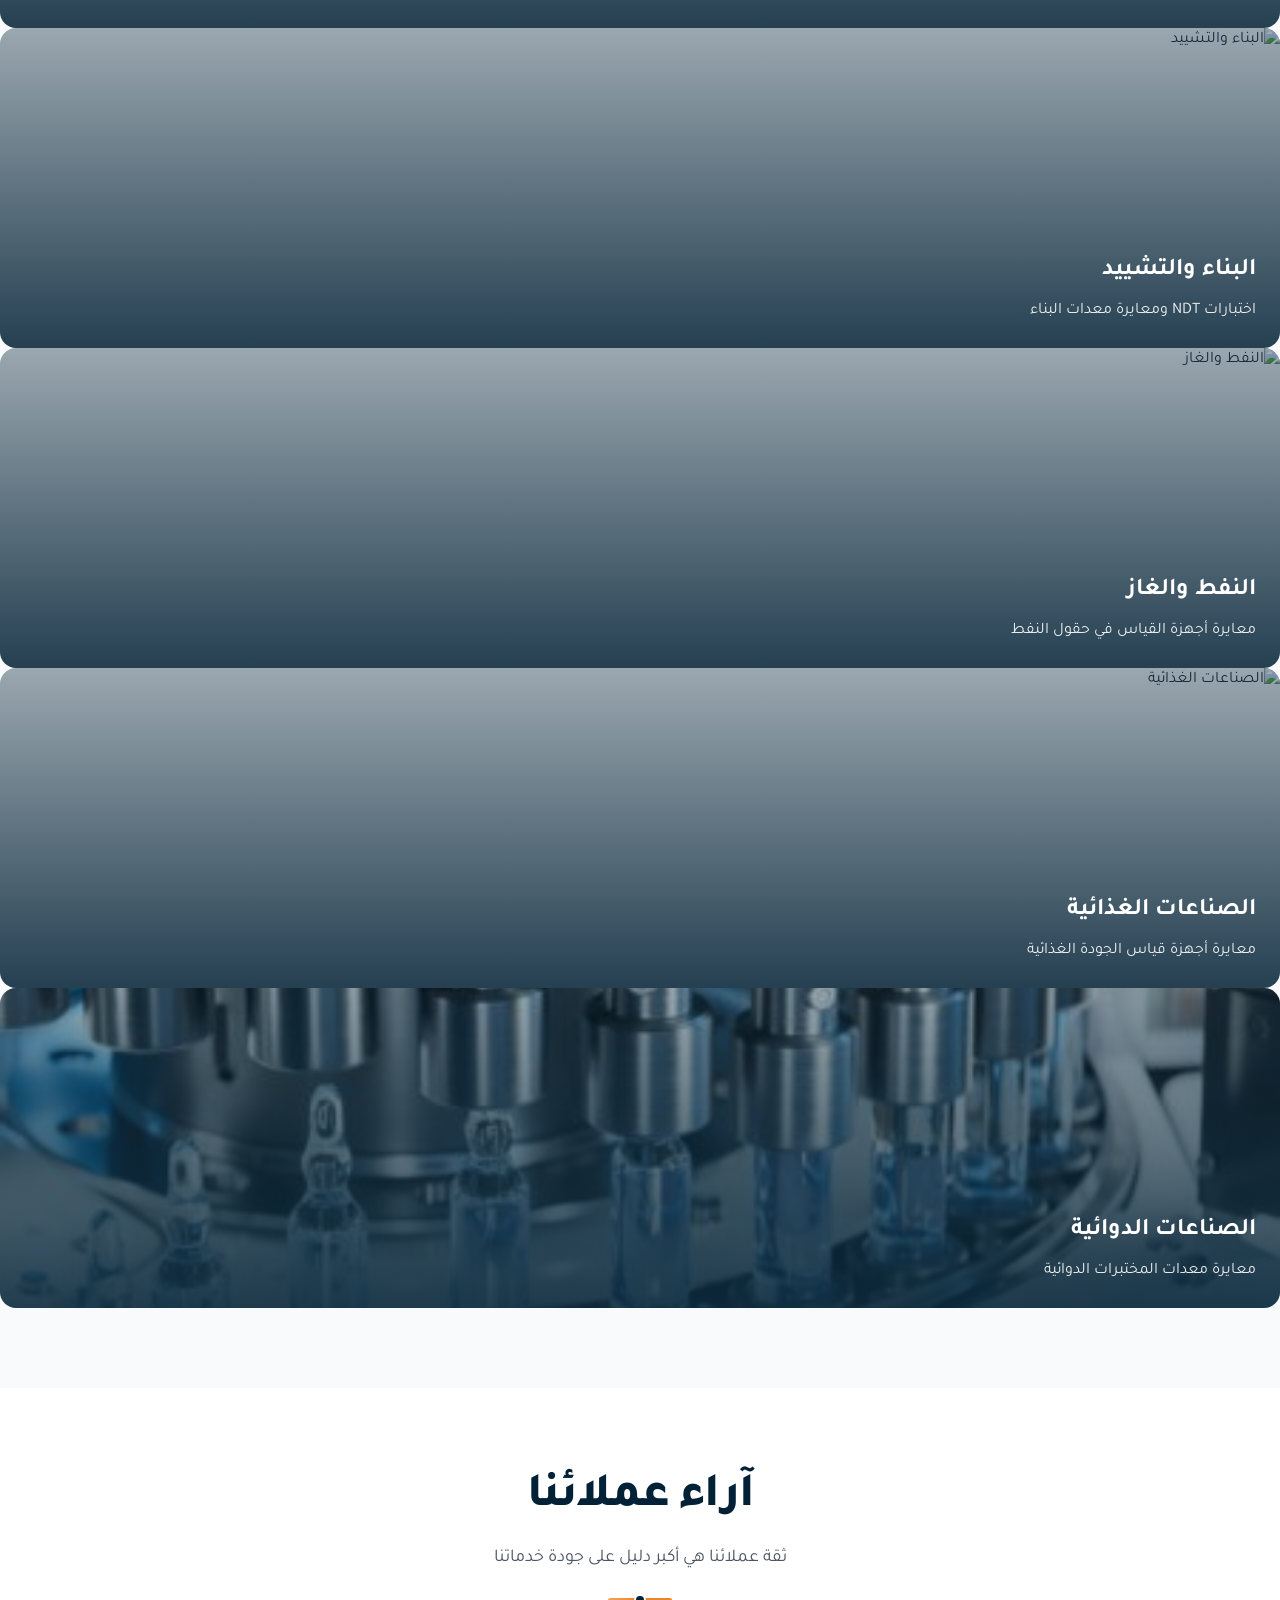
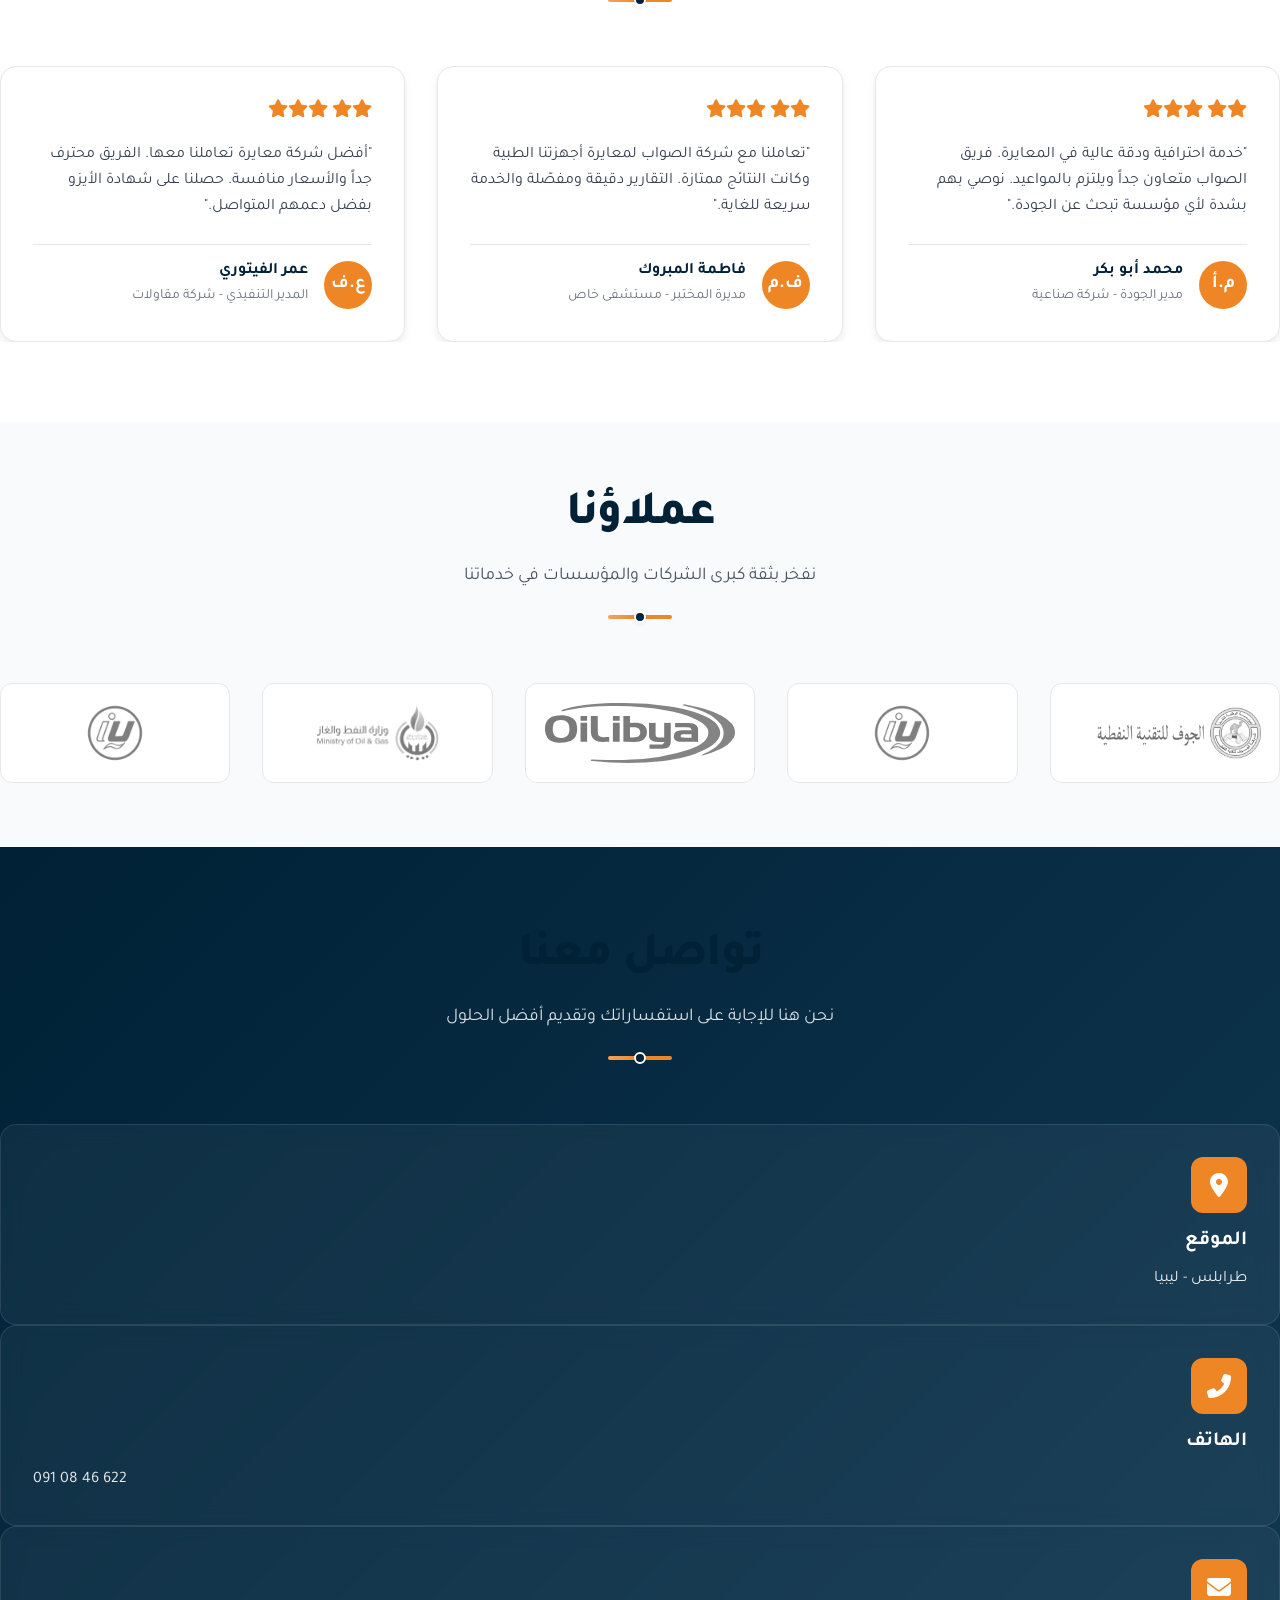
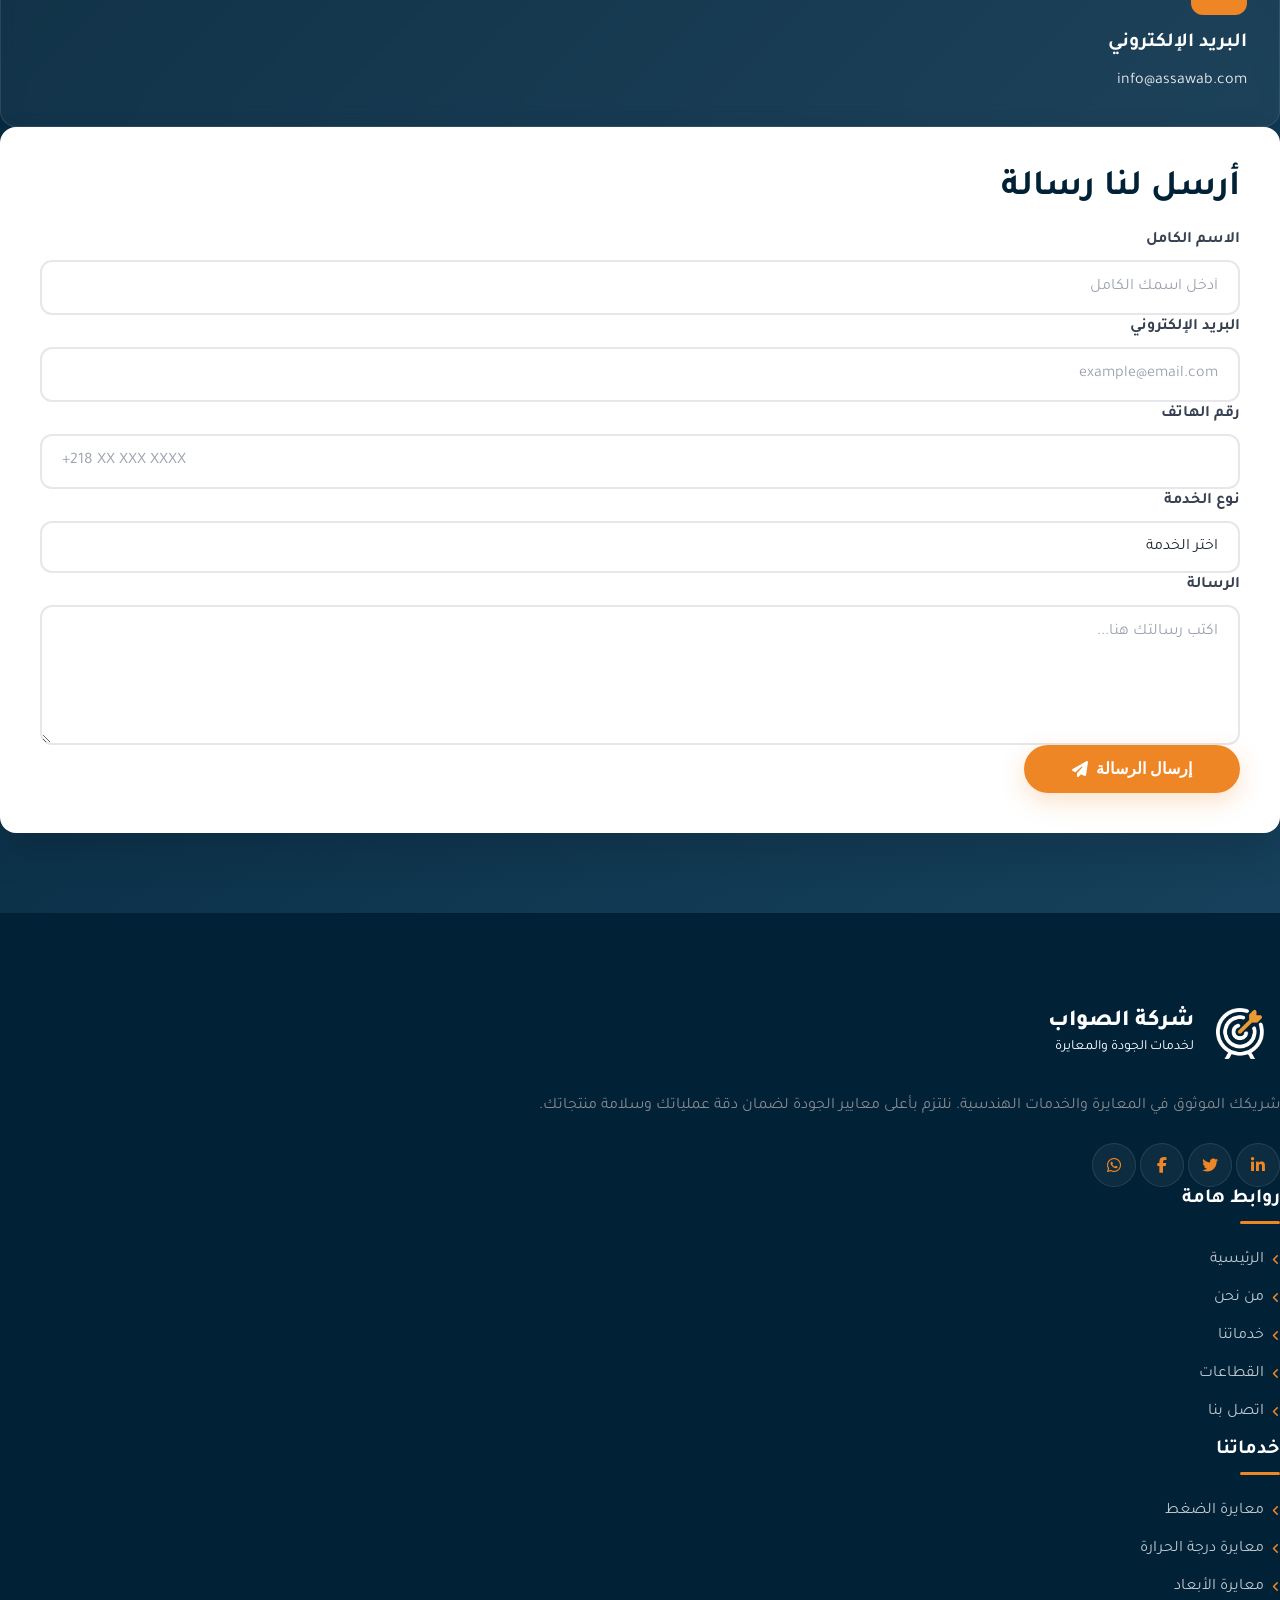
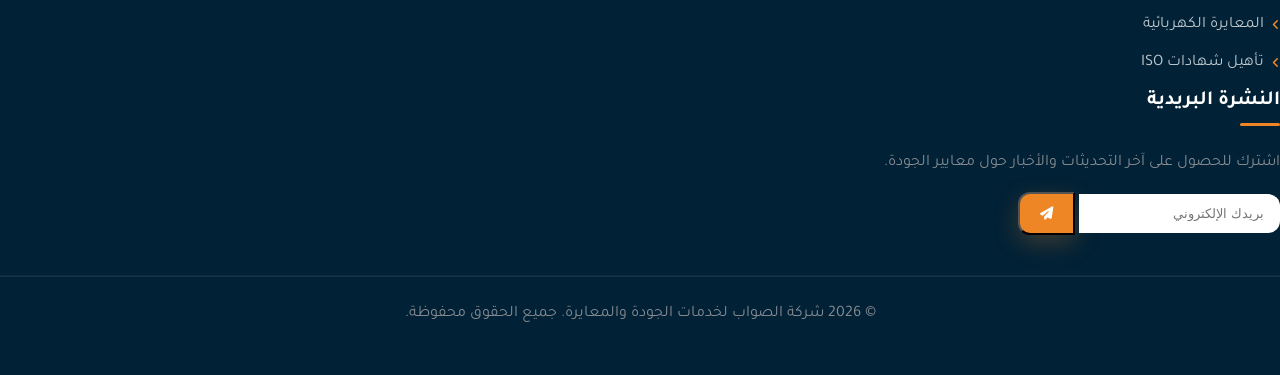
==== commit 8f9c4914: "Update index.html" ====
--- a/index.html
+++ b/index.html
@@ -373,7 +373,7 @@
                         <div>
                             <h4 class="mb-3">معايرة درجة الحرارة</h4>
                             <ul class="list-unstyled mb-0" style="line-height: 1.8;">
-                                <li><i class="fas fa-check-circle text-success me-2"></i>حمام معايرة حراري (من -30°C إلى
+                                <li><i class="fas fa-check-circle text-success me-2"></i>جهاز معايرة حراري (من -30°C إلى
                                     125°C)</li>
                                 <li><i class="fas fa-check-circle text-success me-2"></i>زيت سيليكون خاص بالمعايرة</li>
                                 <li><i class="fas fa-check-circle text-success me-2"></i>جهاز معايرة حراري (Dry Block)
@@ -1039,4 +1039,4 @@
 
 </body>
 
-</html>+</html>
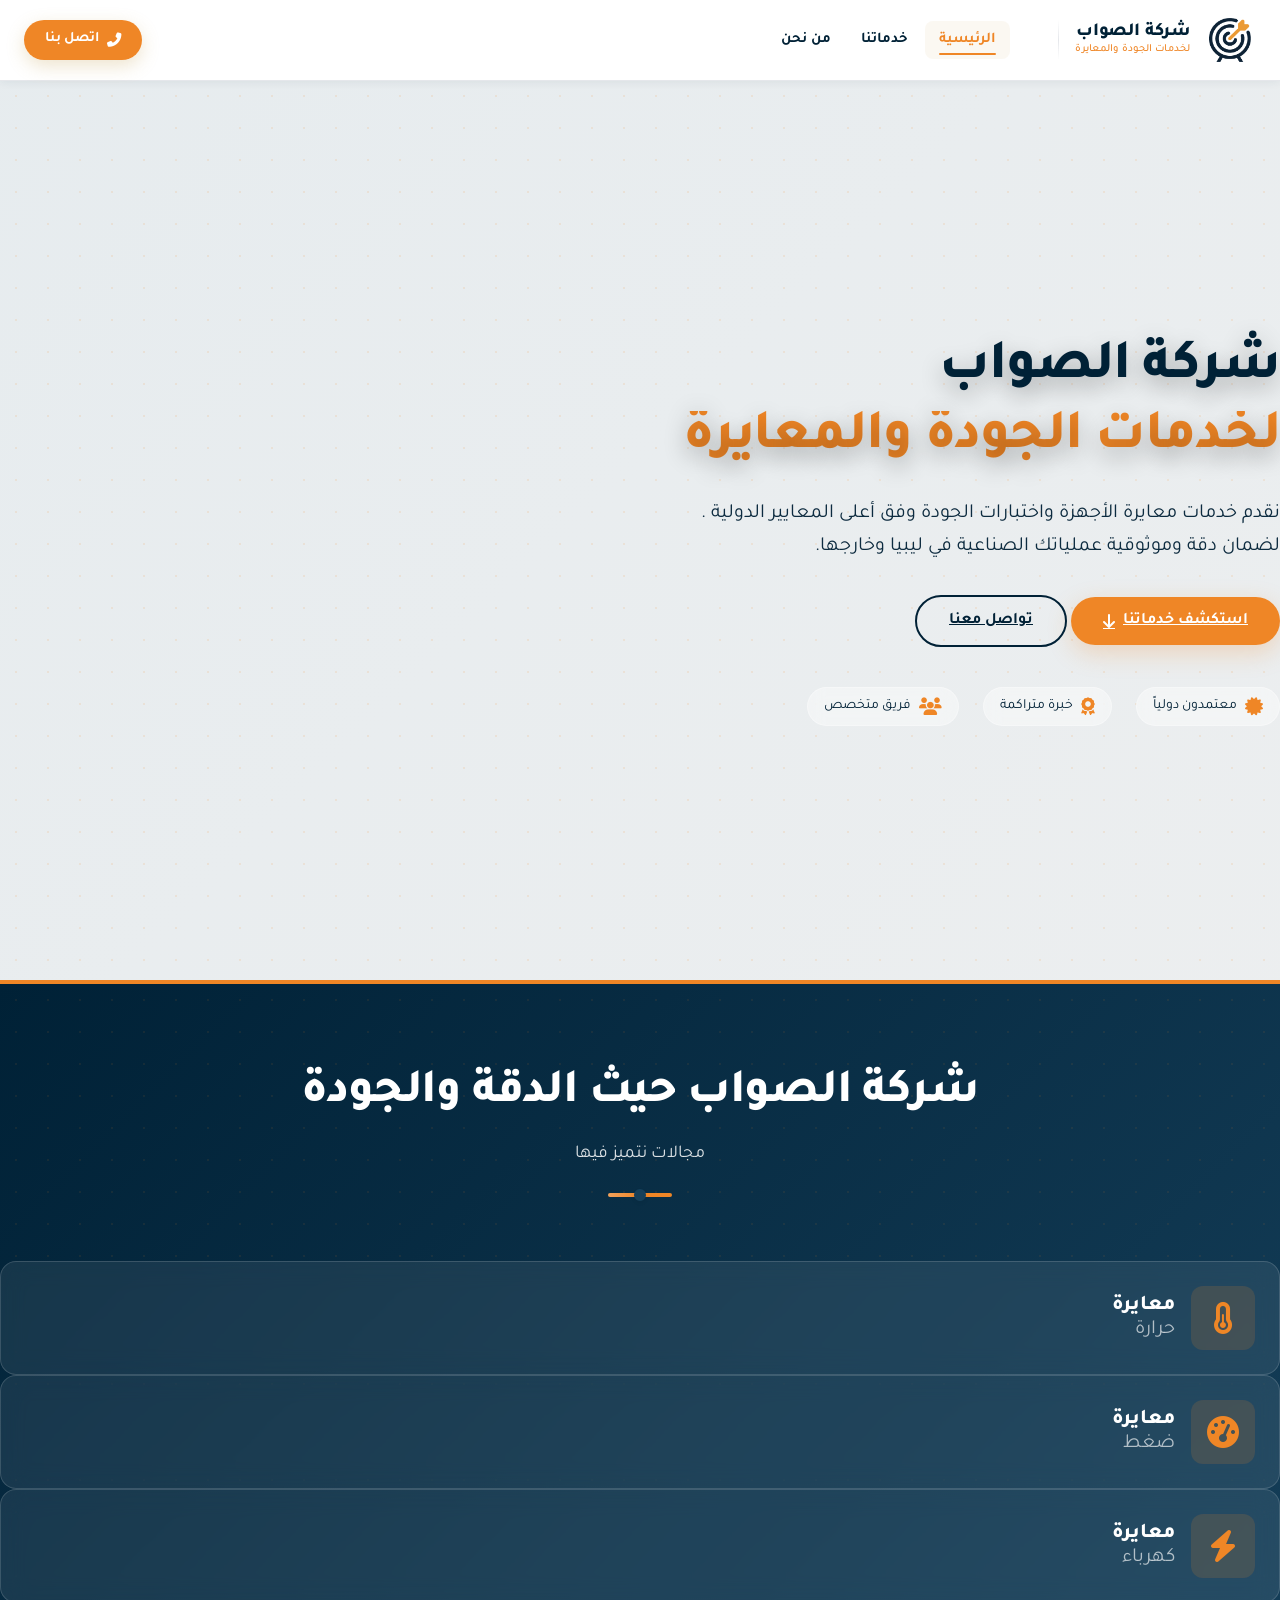
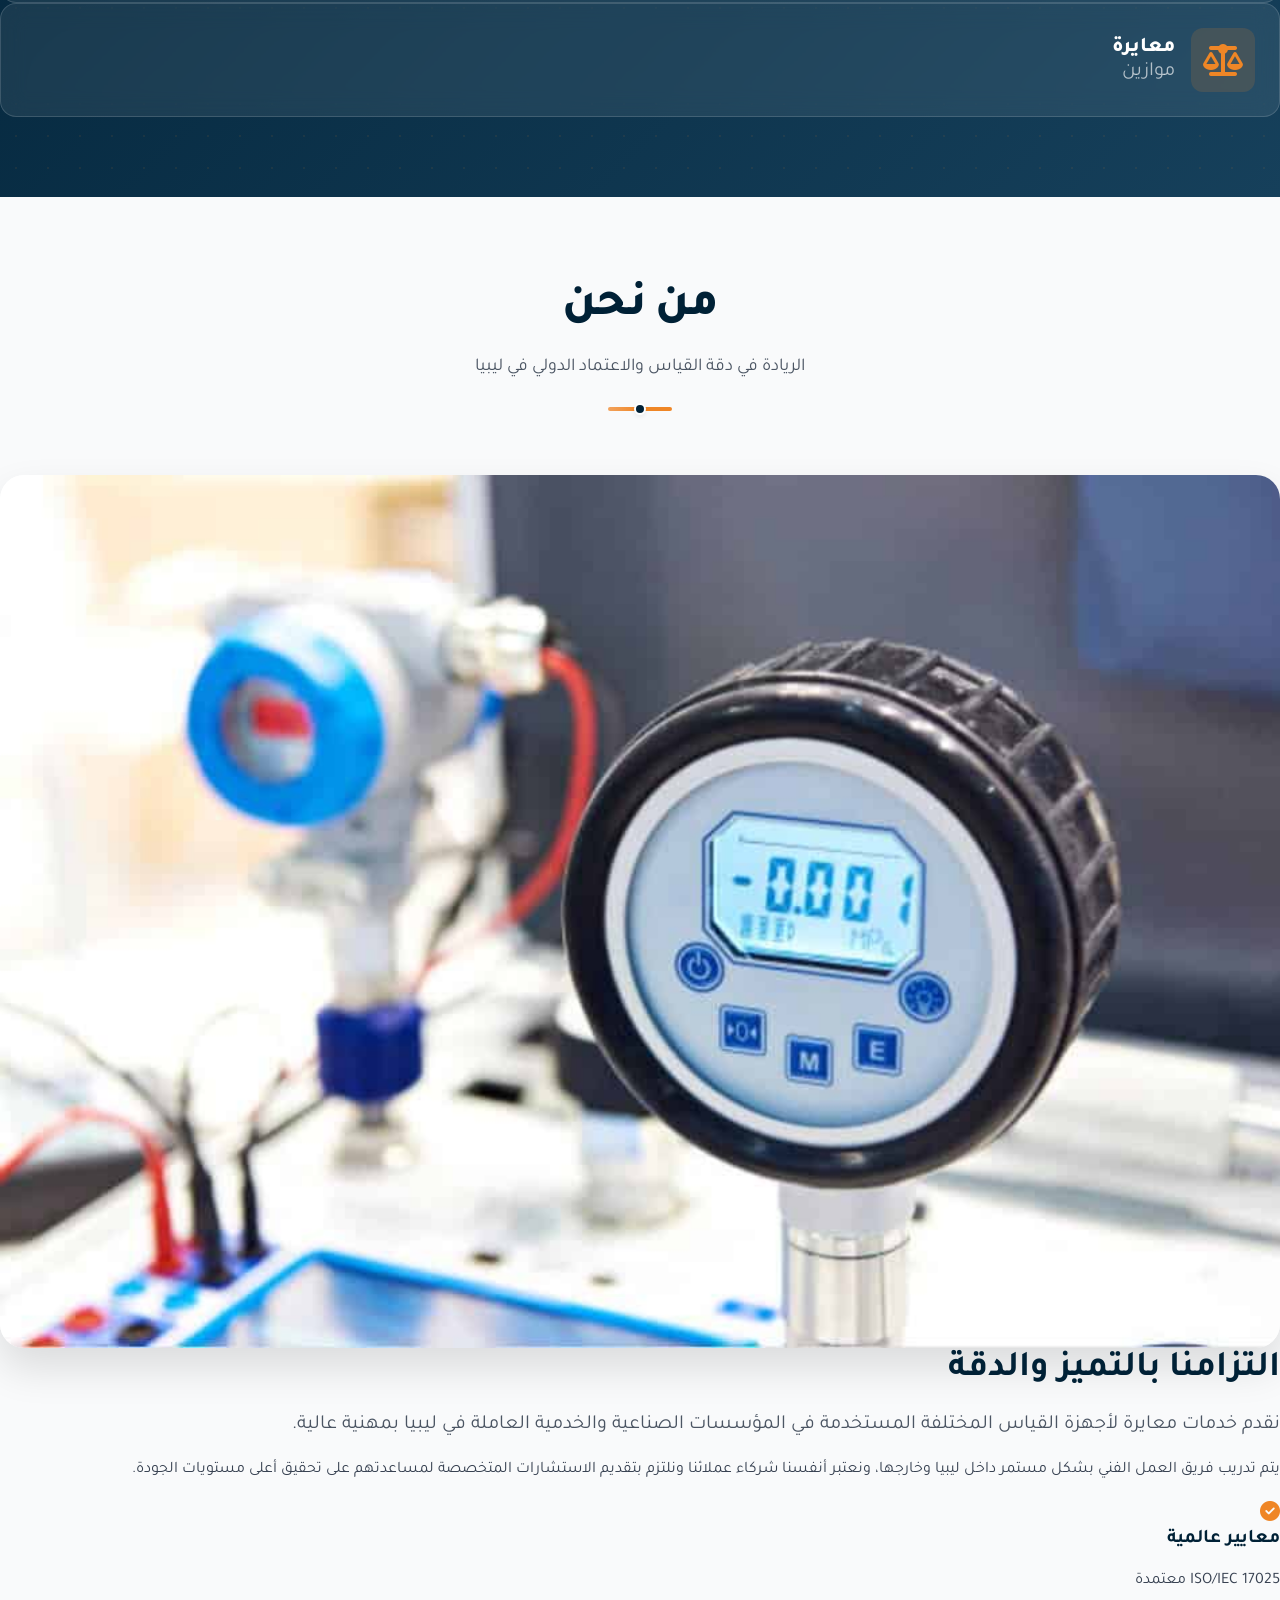
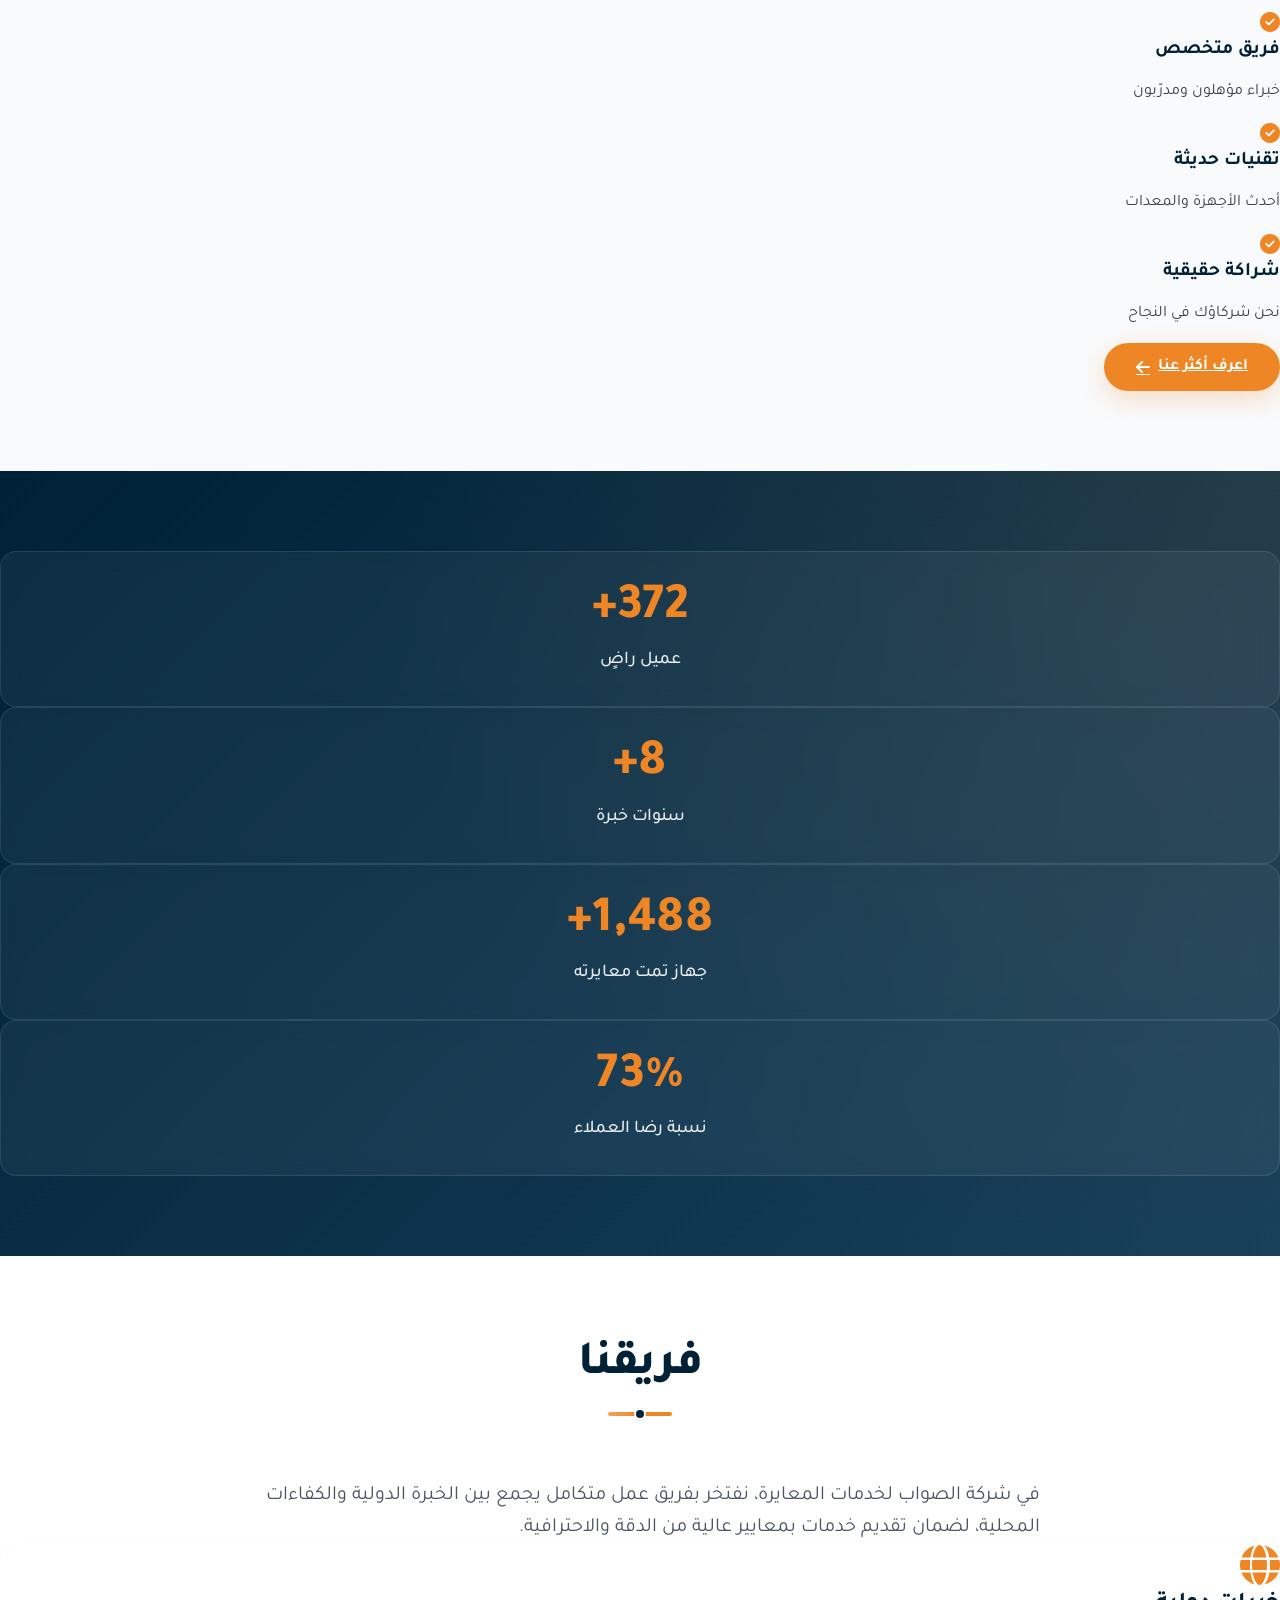
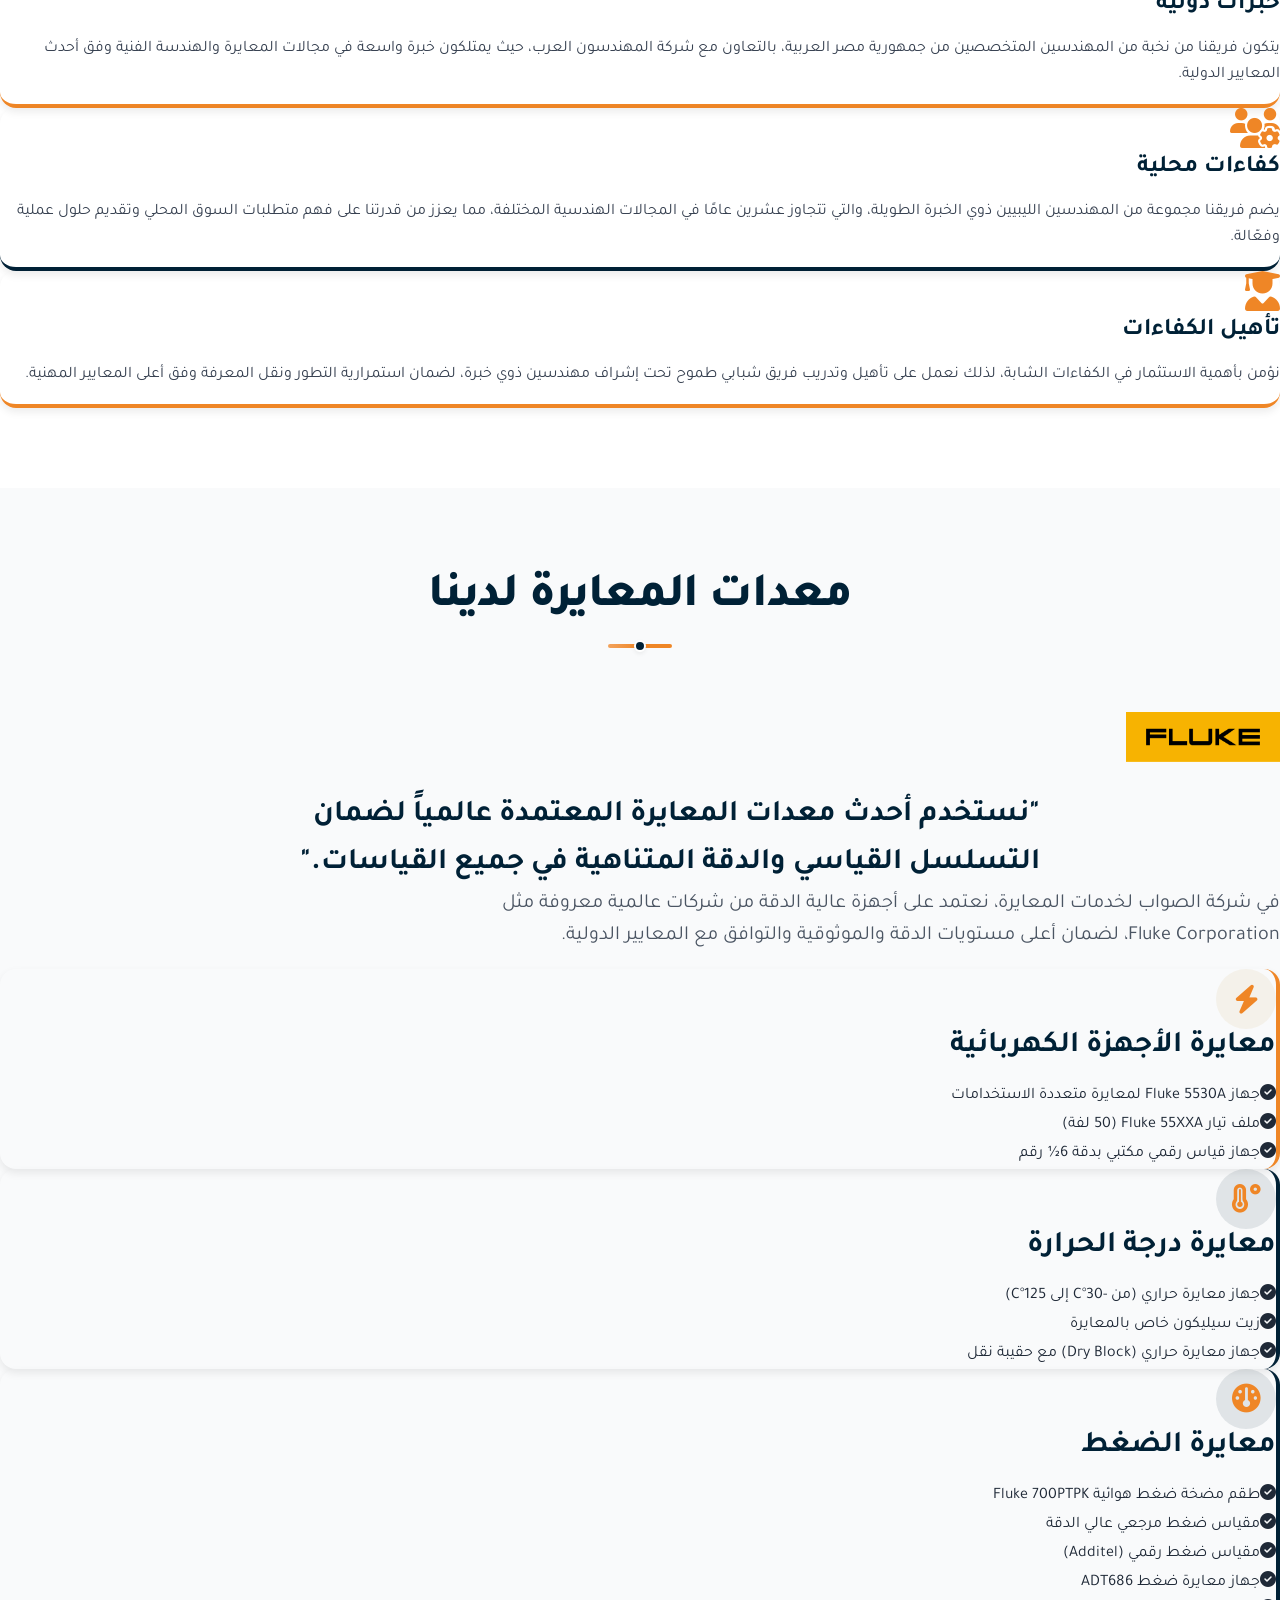
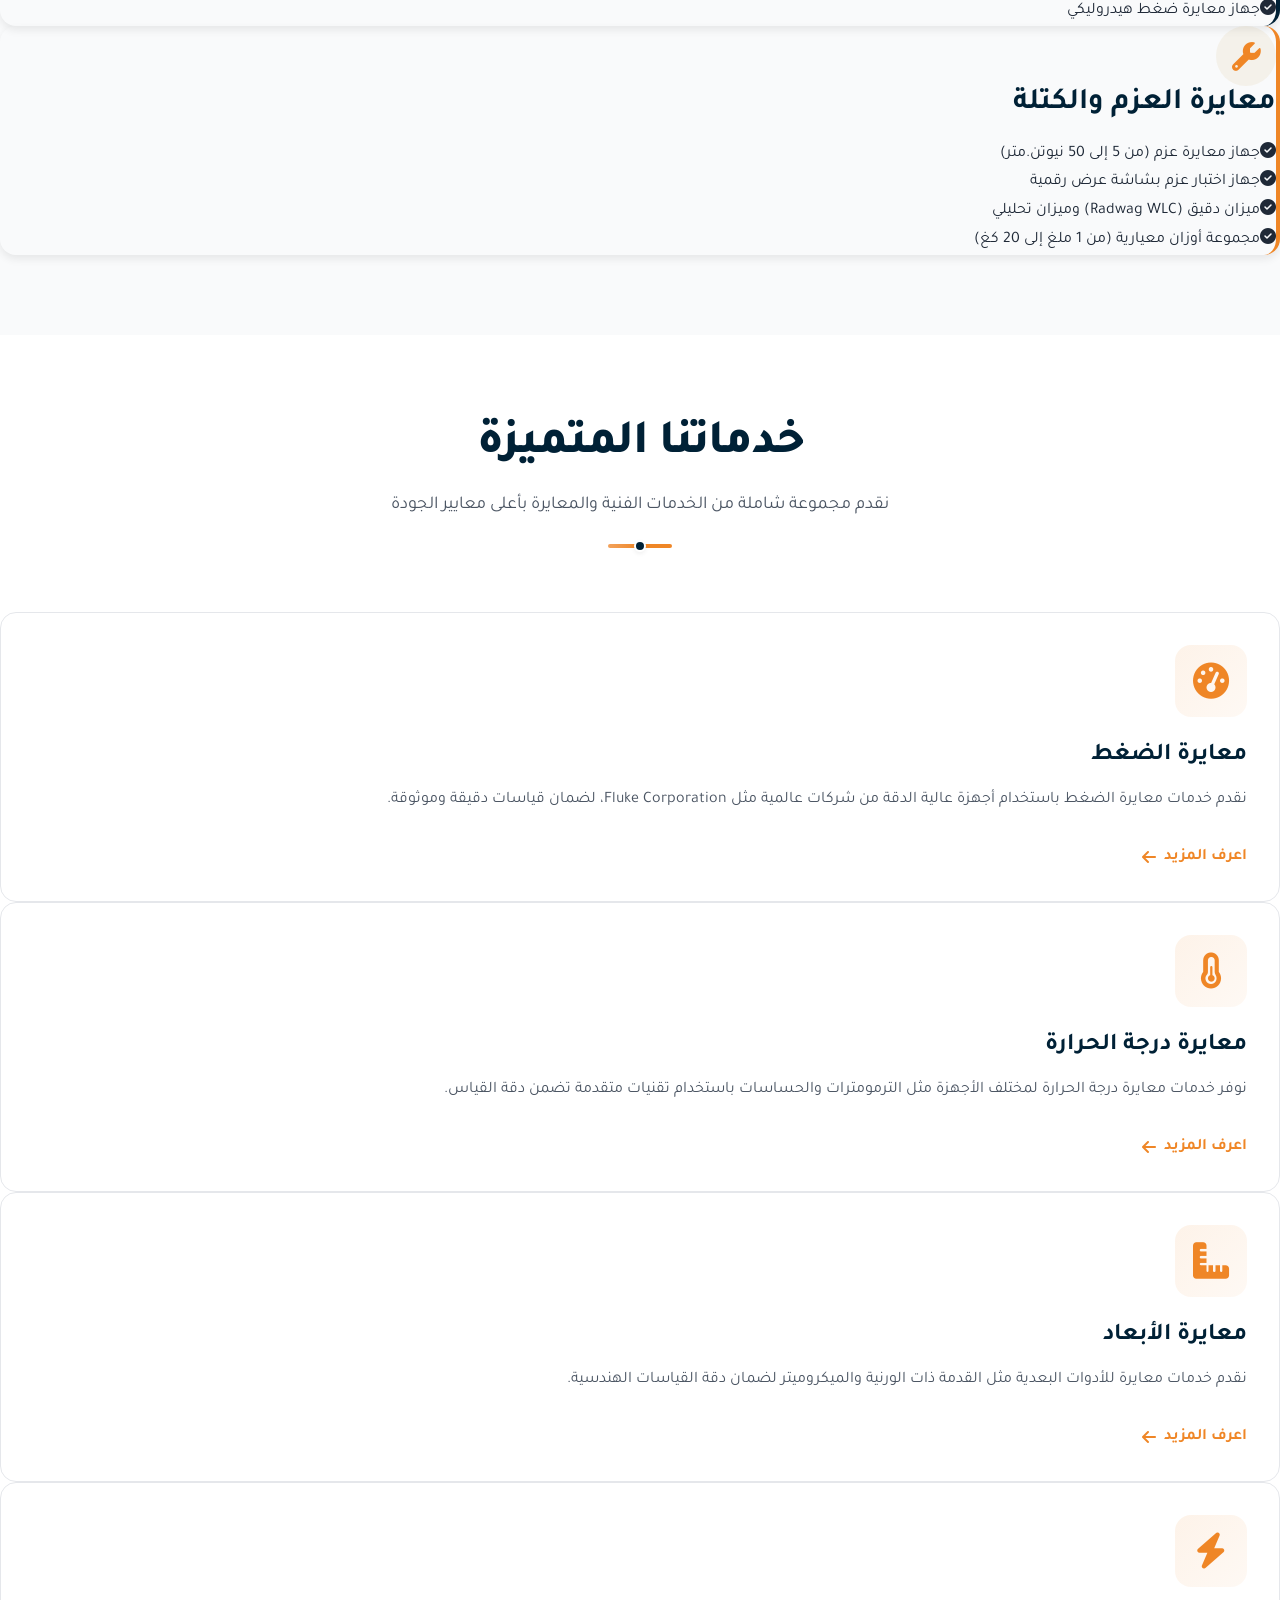
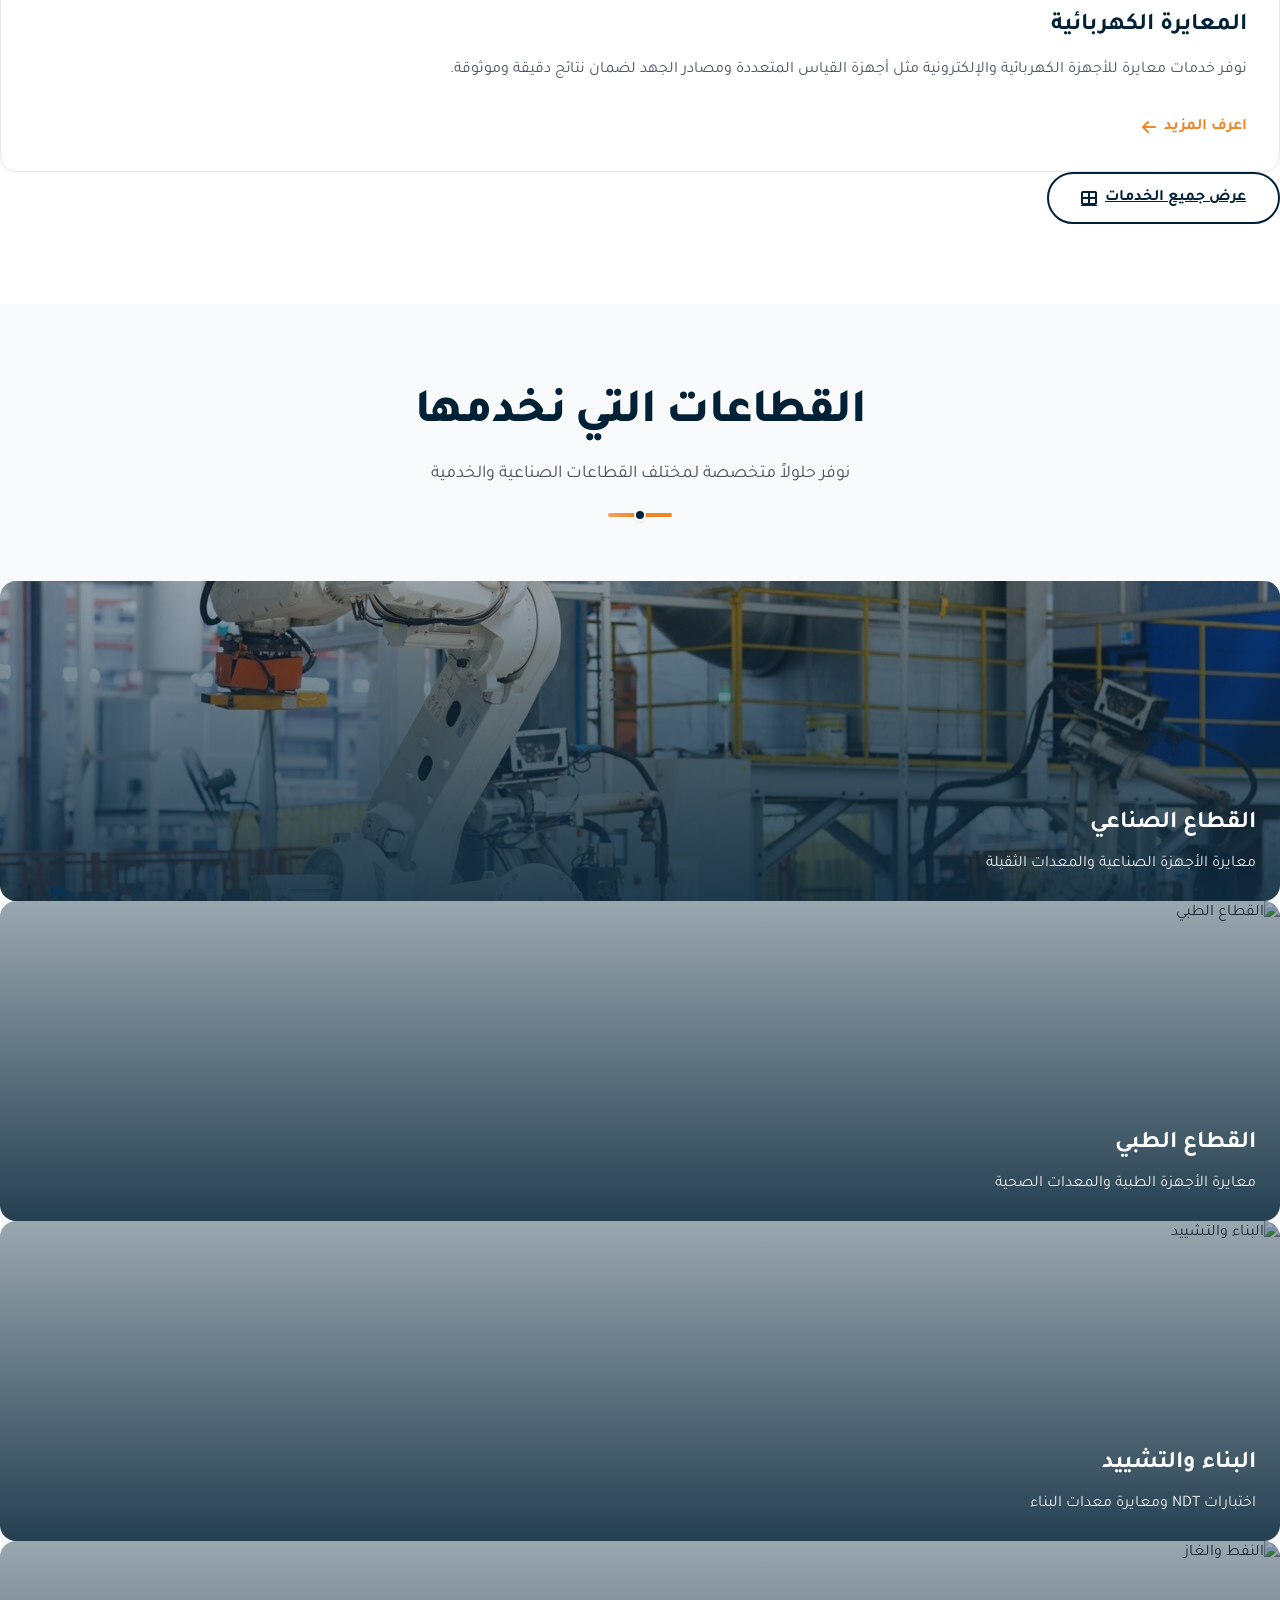
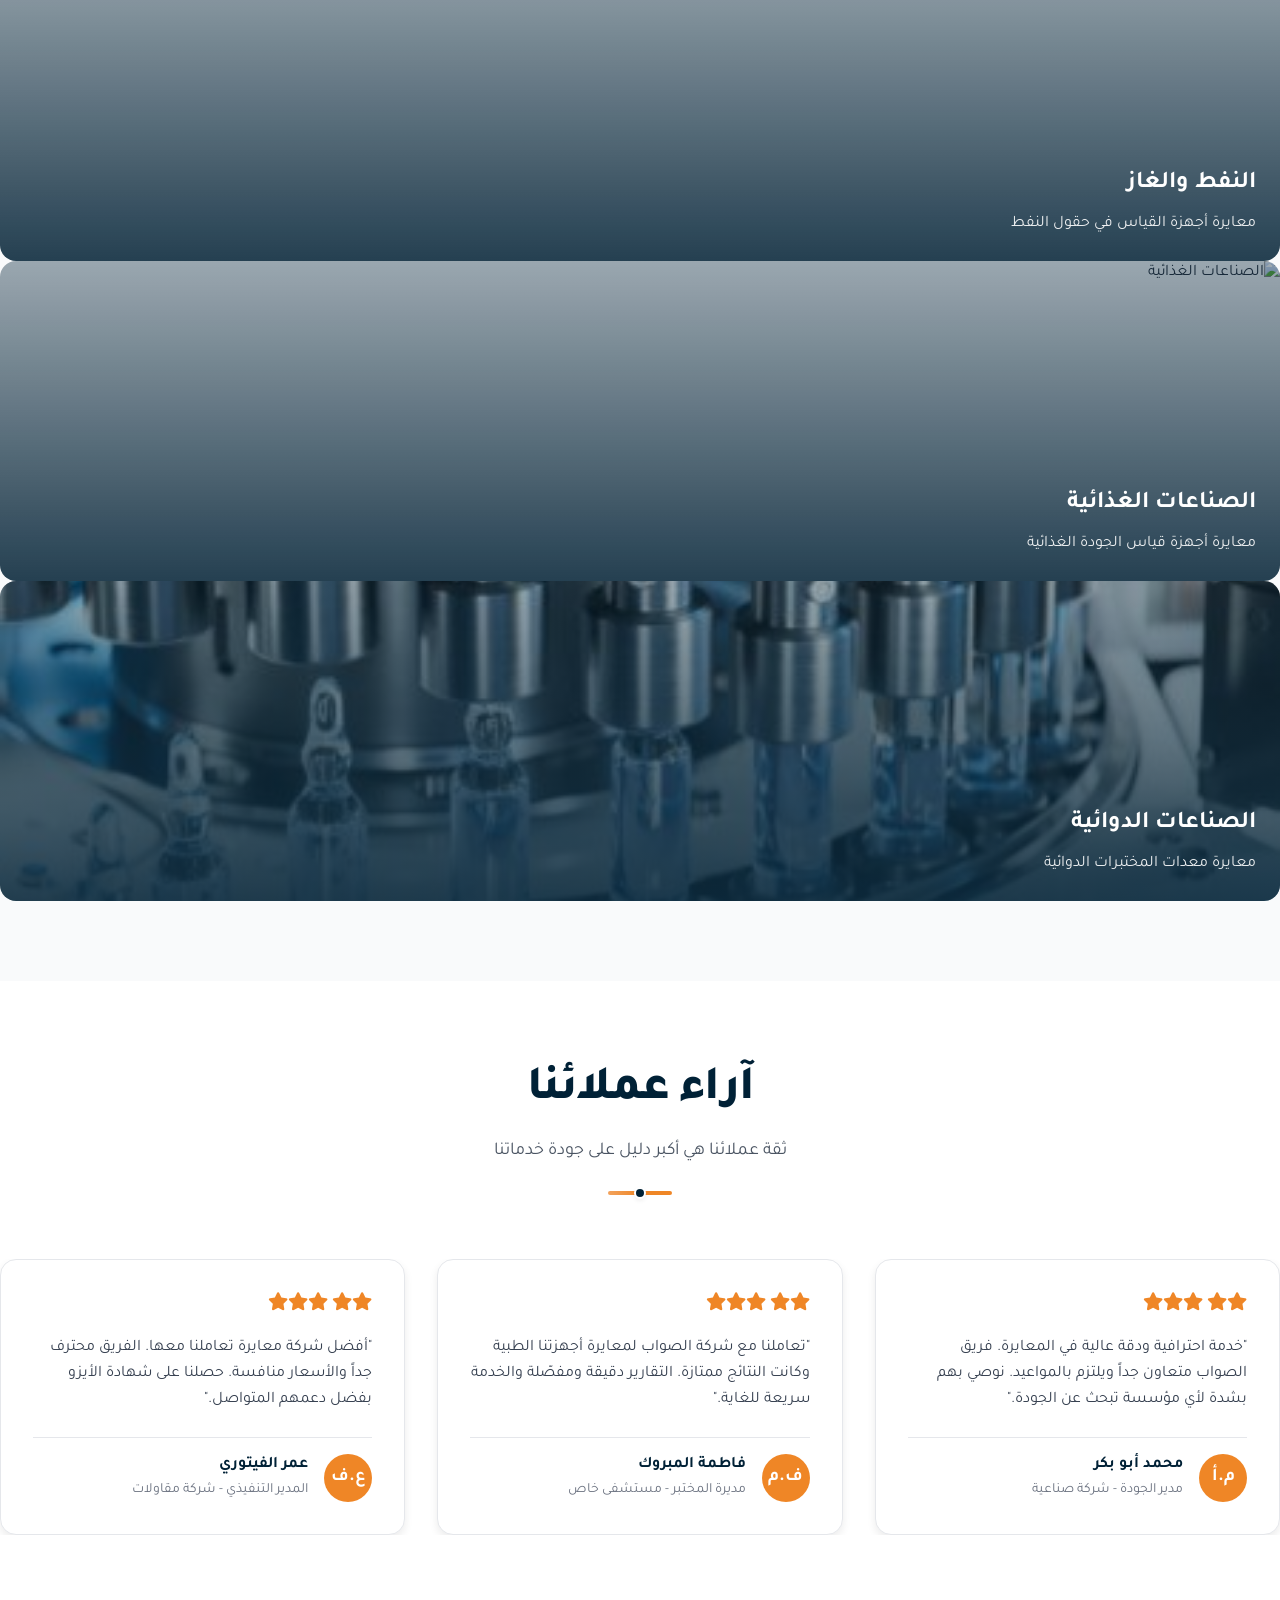
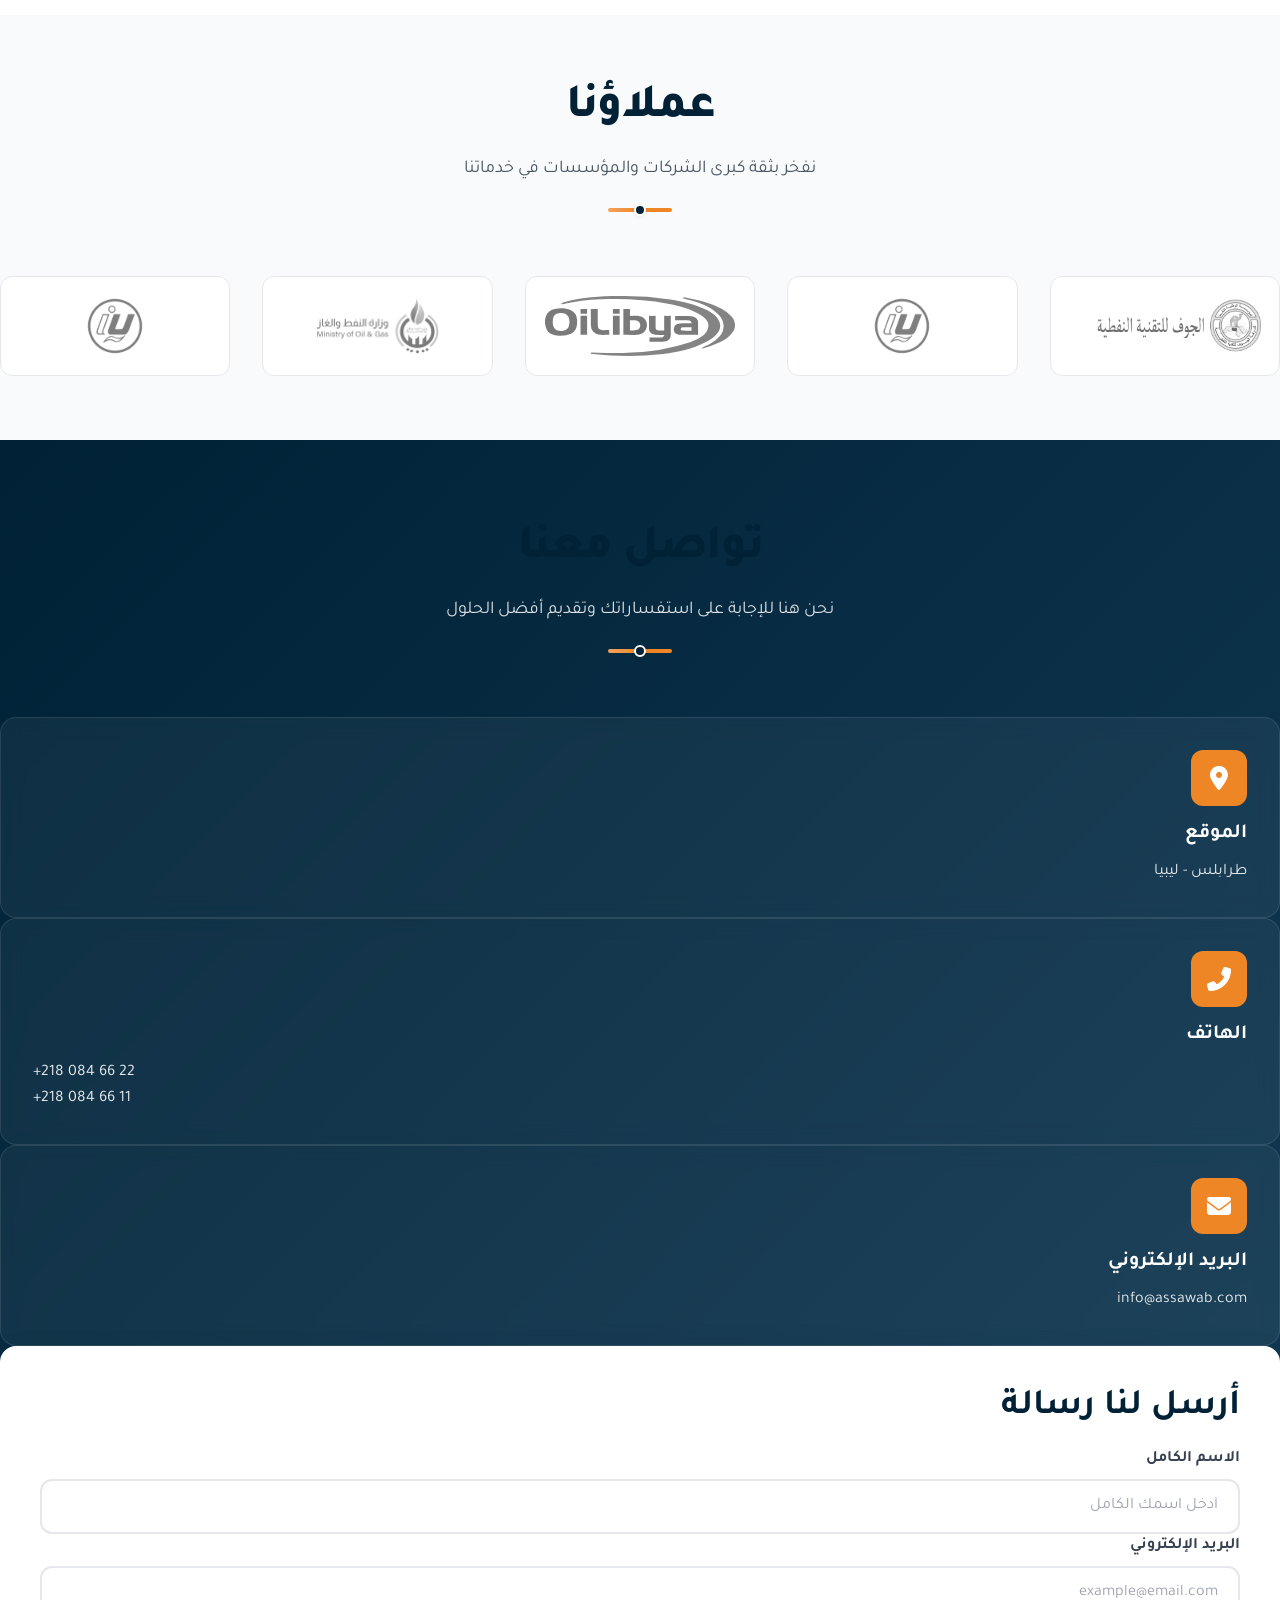
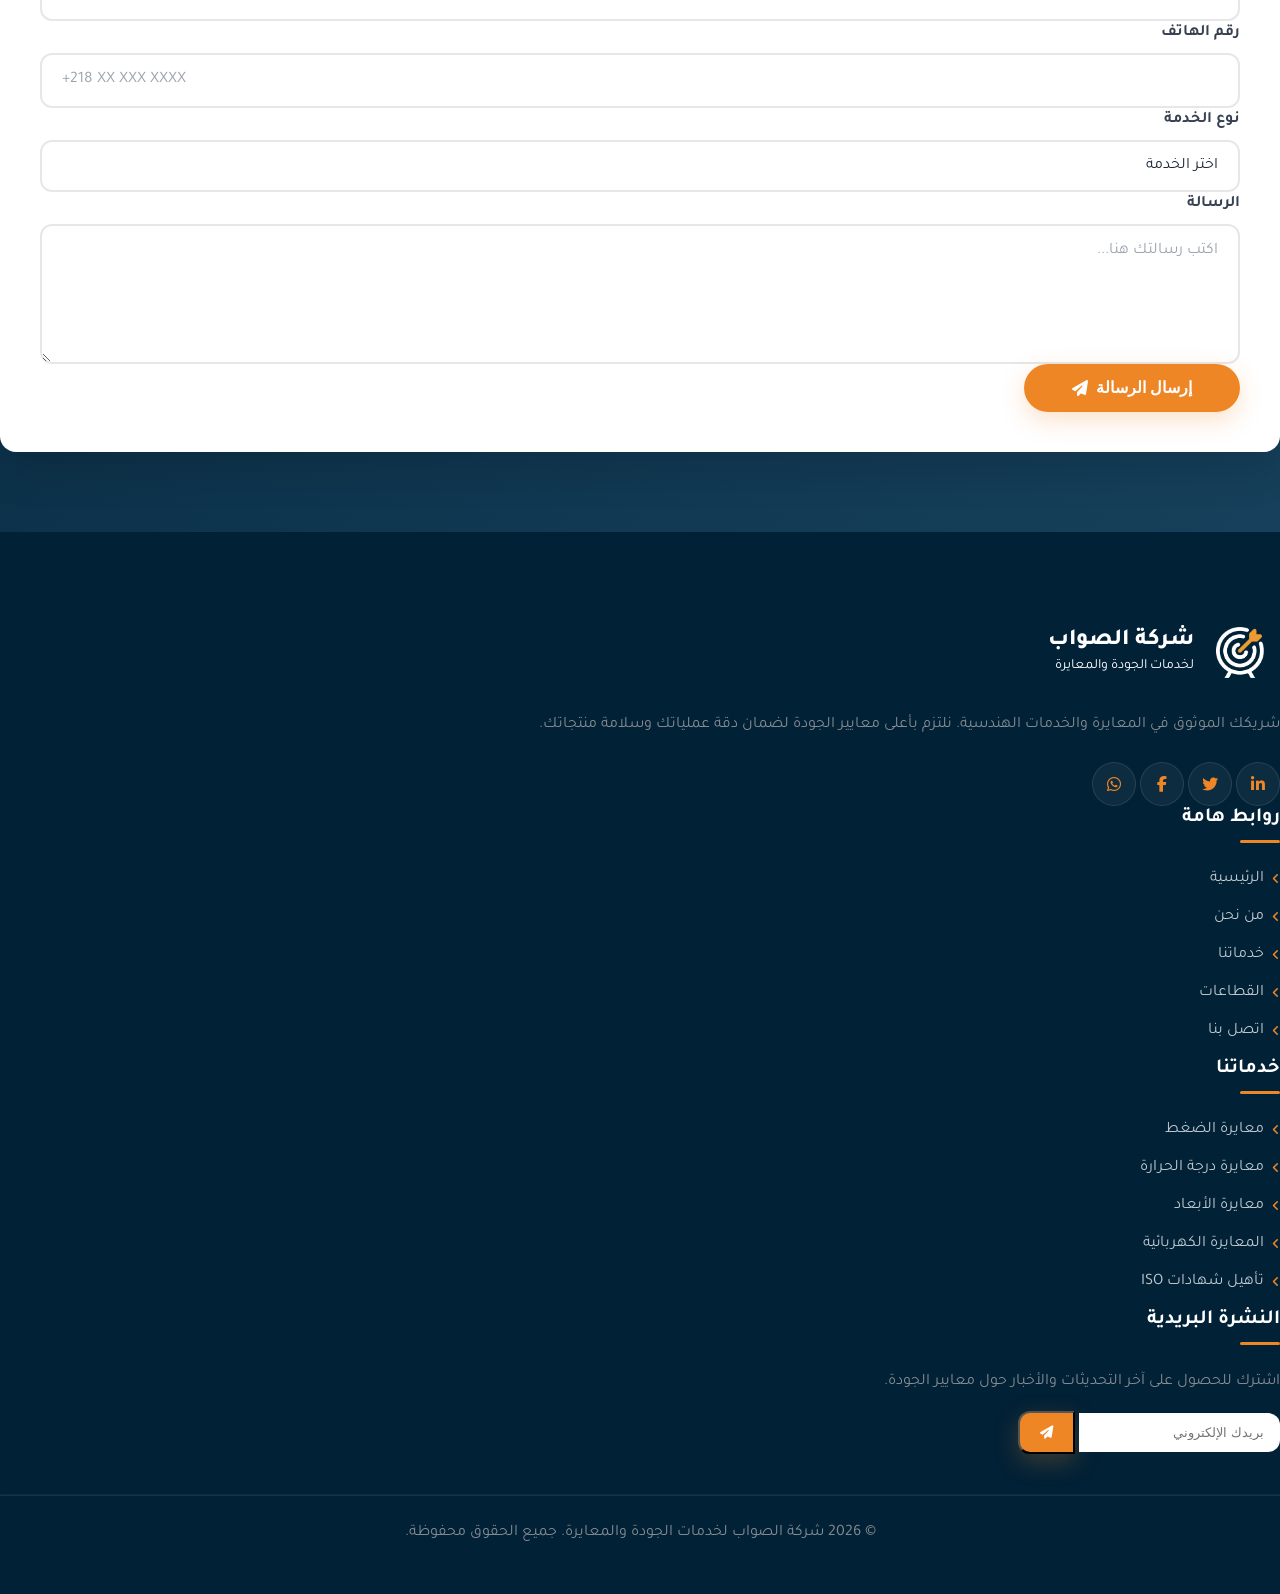
==== commit 60bf914c: "Add files via upload" ====
--- a/index.html
+++ b/index.html
@@ -158,7 +158,7 @@
             <div class="row align-items-center g-5">
                 <div class="col-lg-6" data-aos="fade-right">
                     <div style="border-radius: var(--radius-2xl); overflow: hidden; box-shadow: var(--shadow-xl);">
-                        <img src="assets/image/logo-larg1.png" alt="فريق شركة الصواب للمعايرة" class="img-fluid"
+                        <img src="assets/image/Calibration3.jpg" alt="فريق شركة الصواب للمعايرة" class="img-fluid"
                             style="width:100%; display:block;">
                     </div>
                 </div>
@@ -237,7 +237,8 @@
                         <div class="stat-number">
                             <span class="counter" data-target="500">0</span>+
                         </div>
-                        <div class="stat-label">عميل راضٍ</div>
+                        <div class="stat-label custom-max-width"><span> عميل </span> <span> راضٍ </span>
+                        </div>
                     </div>
                 </div>
                 <div class="col-md-3 col-6" data-aos="fade-up" data-aos-delay="100">
@@ -245,7 +246,7 @@
                         <div class="stat-number">
                             <span class="counter" data-target="10">0</span>+
                         </div>
-                        <div class="stat-label">سنوات خبرة</div>
+                        <div class="stat-label"> <span> سنوات </span> <span> خبرة </span> </div>
                     </div>
                 </div>
                 <div class="col-md-3 col-6" data-aos="fade-up" data-aos-delay="200">
@@ -296,7 +297,7 @@
                         <div class="col-md-4">
                             <div class="p-4 bg-white text-center"
                                 style="border-radius: var(--radius-xl); box-shadow: var(--shadow-md); height: 100%; border-bottom: 4px solid var(--primary);">
-                                <i class="fas fa-users-cog text-primary mb-3" style="font-size: 2.5rem;"></i>
+                                <i class="fas fa-users-cog text-gold mb-3" style="font-size: 2.5rem;"></i>
                                 <h5 class="mb-3">كفاءات محلية</h5>
                                 <p class="text-muted">يضم فريقنا مجموعة من المهندسين الليبيين ذوي الخبرة الطويلة، والتي
                                     تتجاوز عشرين عامًا في المجالات الهندسية المختلفة، مما يعزز من قدرتنا على فهم متطلبات
@@ -368,7 +369,7 @@
                         style="border-radius: var(--radius-xl); box-shadow: var(--shadow-md); height: 100%; border-right: 4px solid var(--primary);">
                         <div
                             style="flex-shrink: 0; width: 60px; height: 60px; background: rgba(13,43,62,0.1); border-radius: 50%; display: flex; align-items: center; justify-content: center; margin-left: 20px;">
-                            <i class="fas fa-temperature-high text-primary" style="font-size: 1.8rem;"></i>
+                            <i class="fas fa-temperature-high text-gold" style="font-size: 1.8rem;"></i>
                         </div>
                         <div>
                             <h4 class="mb-3">معايرة درجة الحرارة</h4>
@@ -388,7 +389,7 @@
                         style="border-radius: var(--radius-xl); box-shadow: var(--shadow-md); height: 100%; border-right: 4px solid var(--primary);">
                         <div
                             style="flex-shrink: 0; width: 60px; height: 60px; background: rgba(13,43,62,0.1); border-radius: 50%; display: flex; align-items: center; justify-content: center; margin-left: 20px;">
-                            <i class="fas fa-gauge text-primary" style="font-size: 1.8rem;"></i>
+                            <i class="fas fa-gauge text-gold" style="font-size: 1.8rem;"></i>
                         </div>
                         <div>
                             <h4 class="mb-3">معايرة الضغط</h4>
@@ -698,7 +699,8 @@
                     <div class="contact-card text-center">
                         <div class="contact-icon mx-auto"><i class="fas fa-phone-alt"></i></div>
                         <h5>الهاتف</h5>
-                        <p dir="ltr">091 08 46 622</p>
+                        <p dir="ltr">+218 084 66 22</p>
+                        <p dir="ltr">+218 084 66 11</p>
                     </div>
                 </div>
                 <div class="col-md-4" data-aos="fade-up" data-aos-delay="200">
@@ -1039,4 +1041,4 @@
 
 </body>
 
-</html>
+</html>
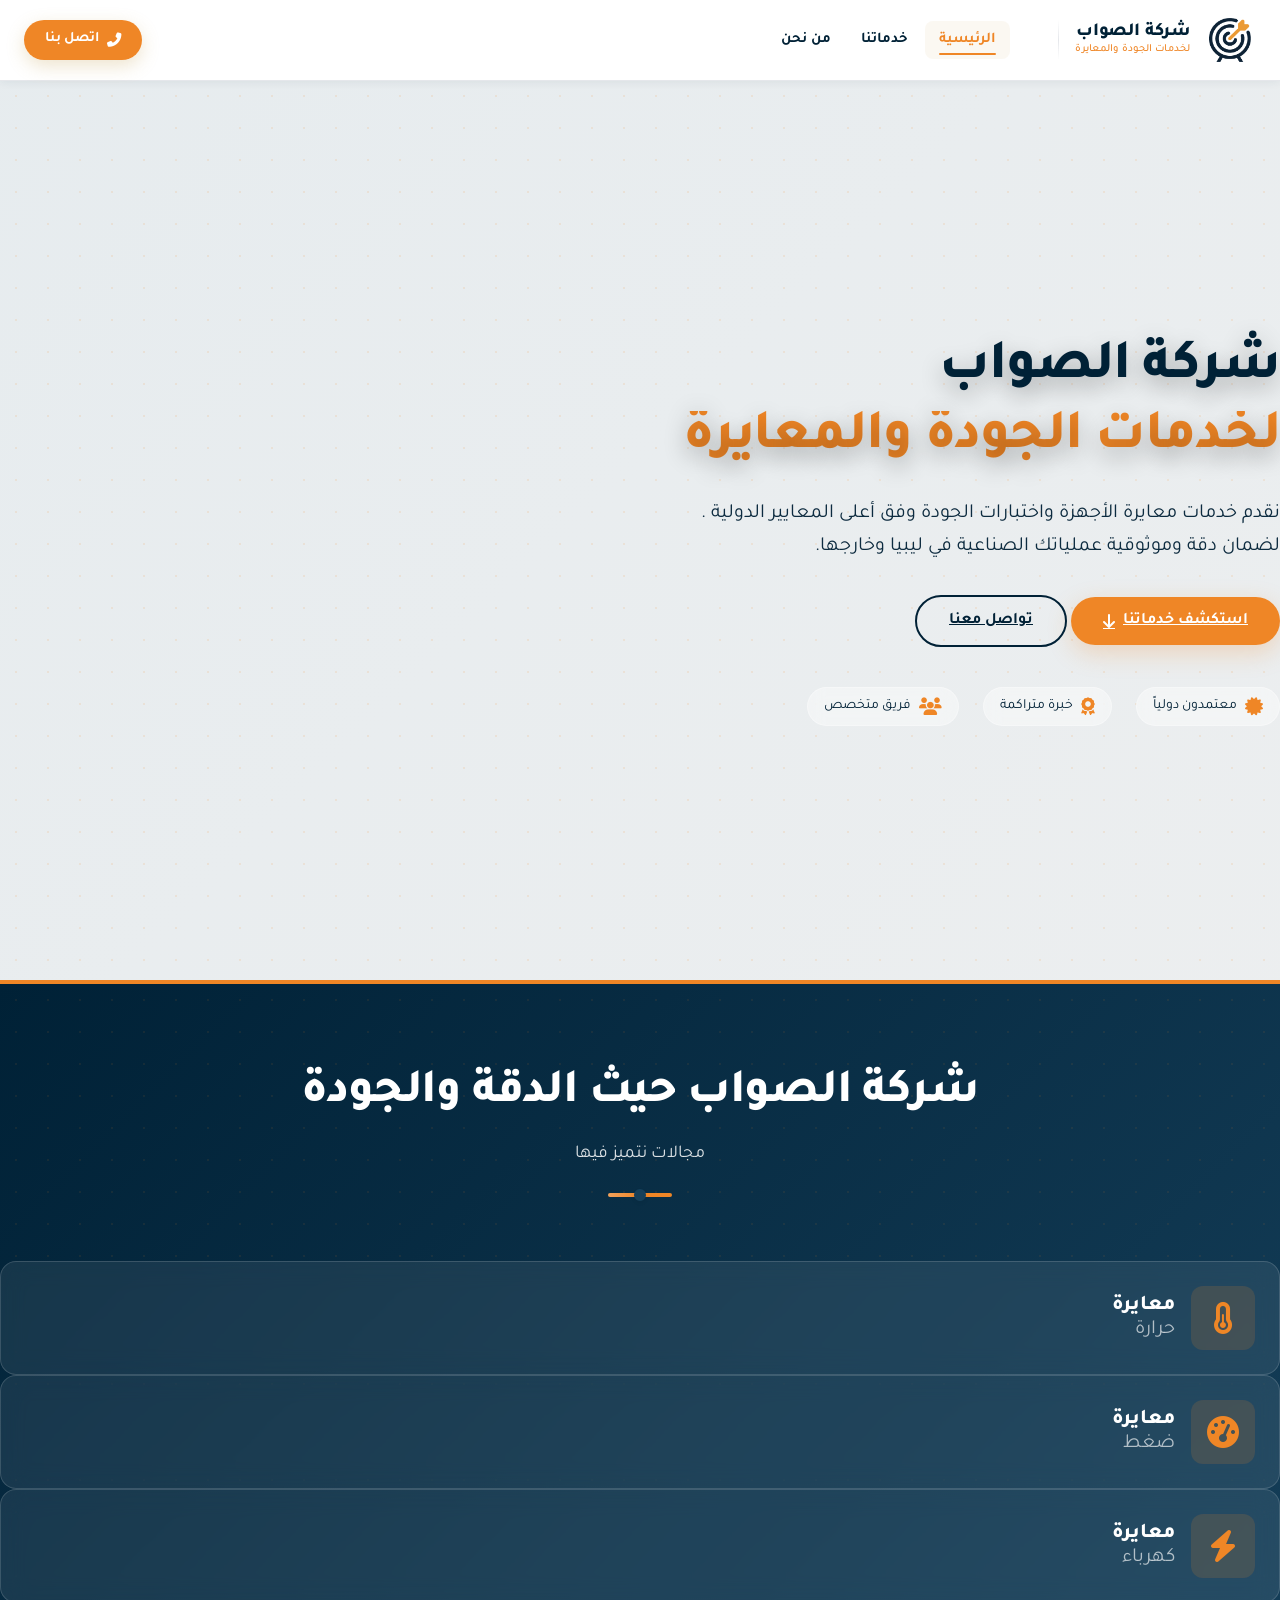
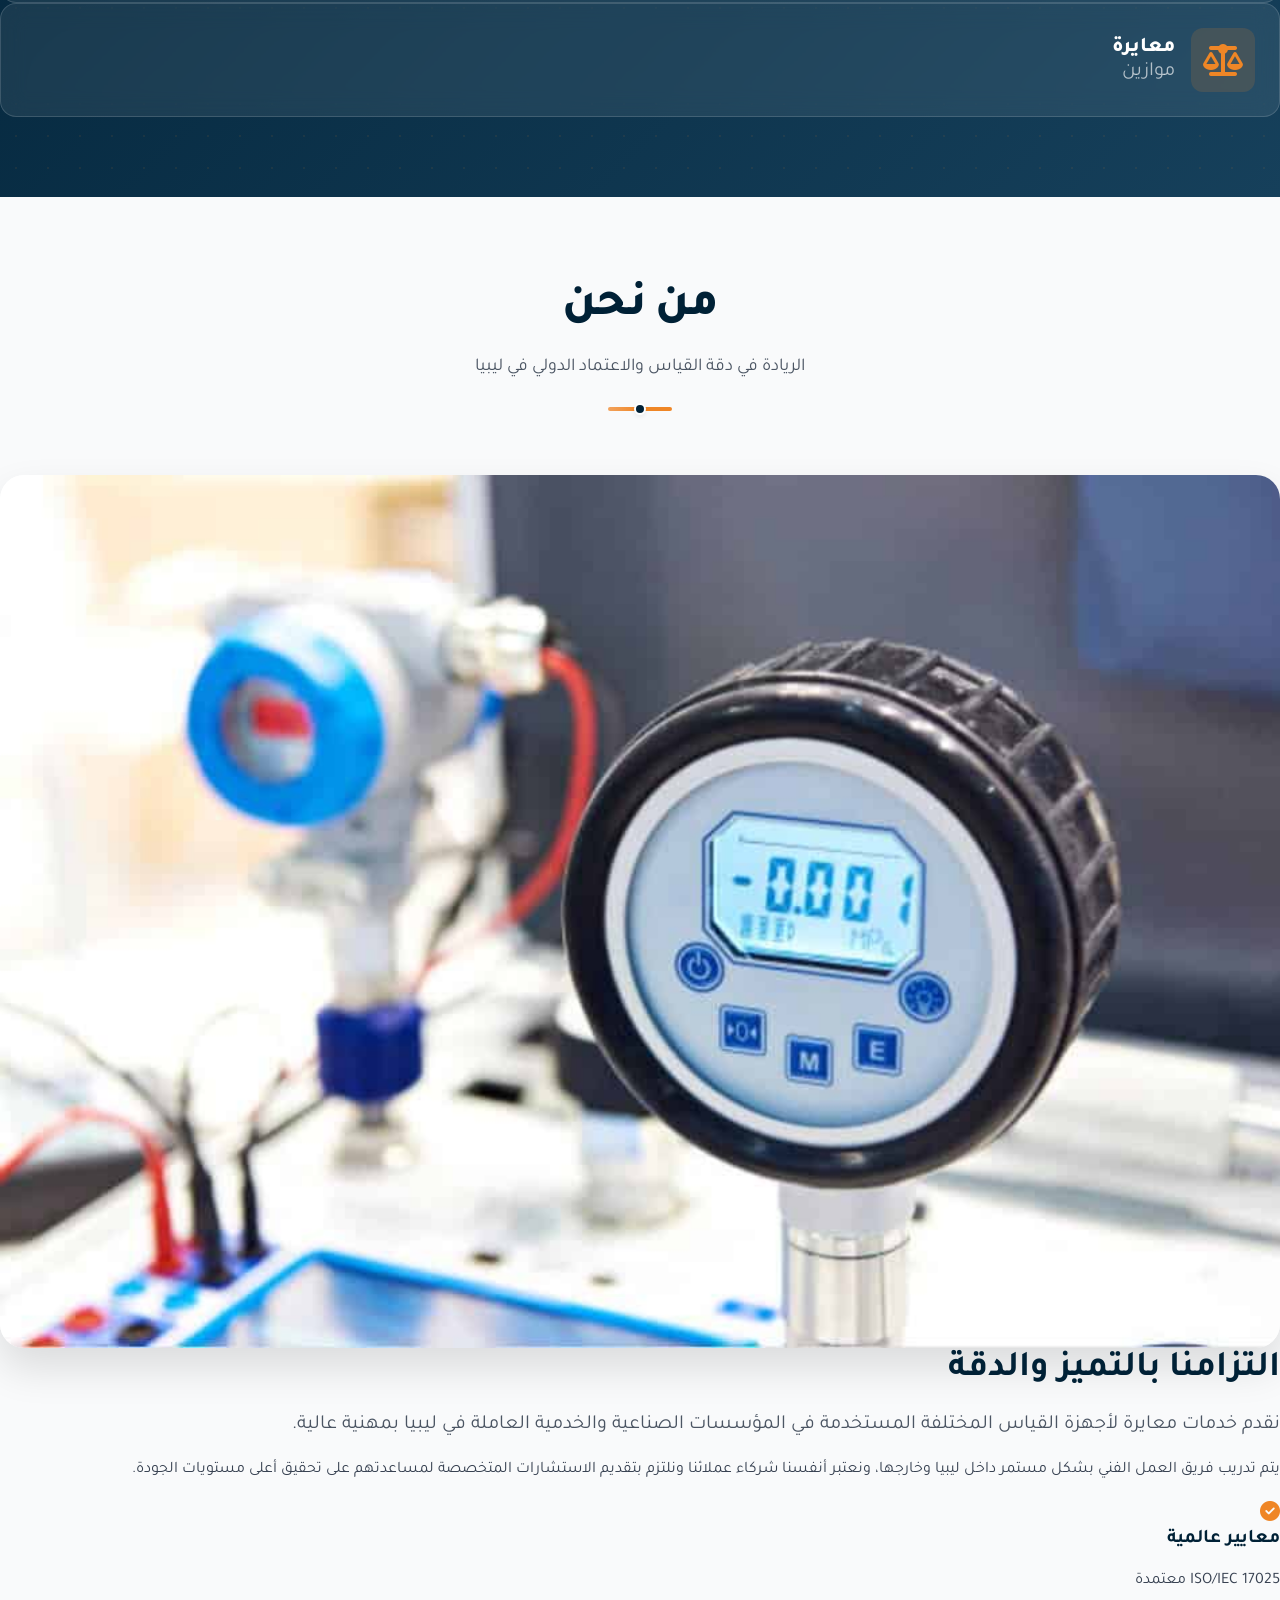
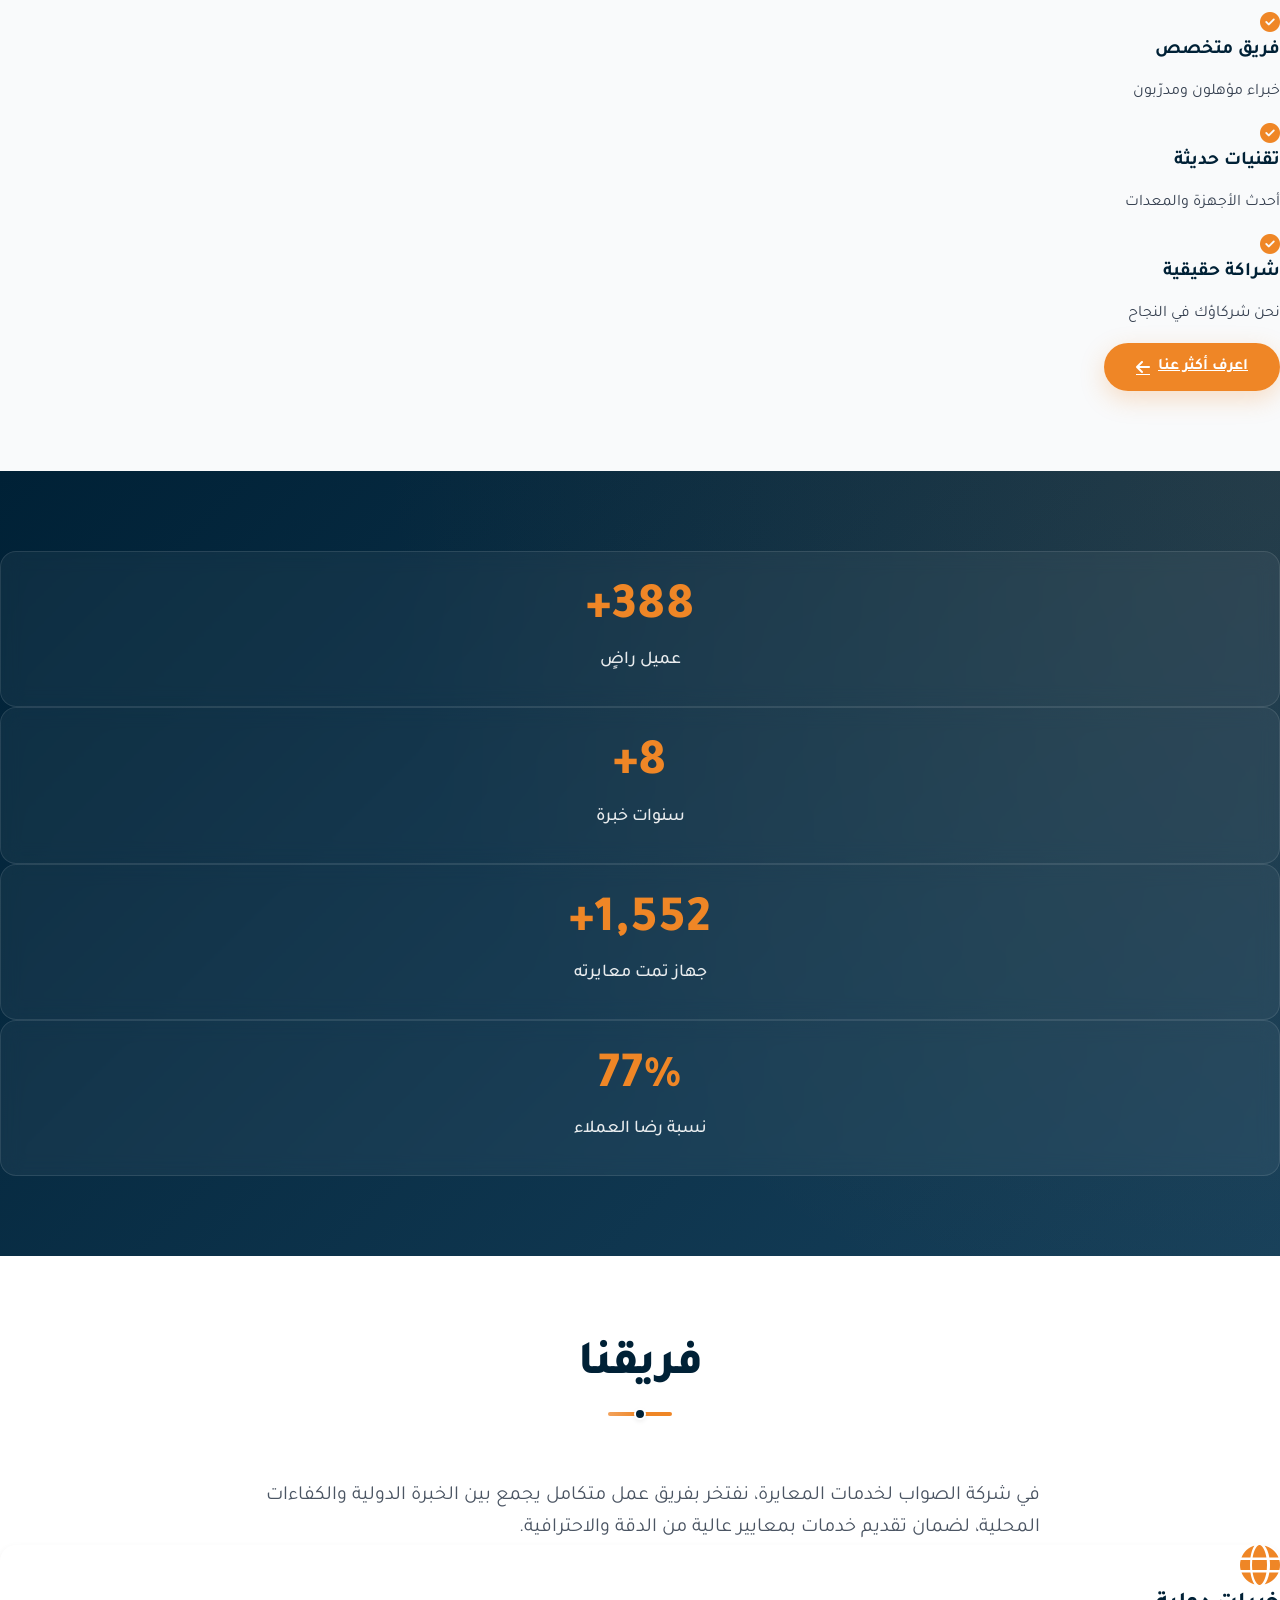
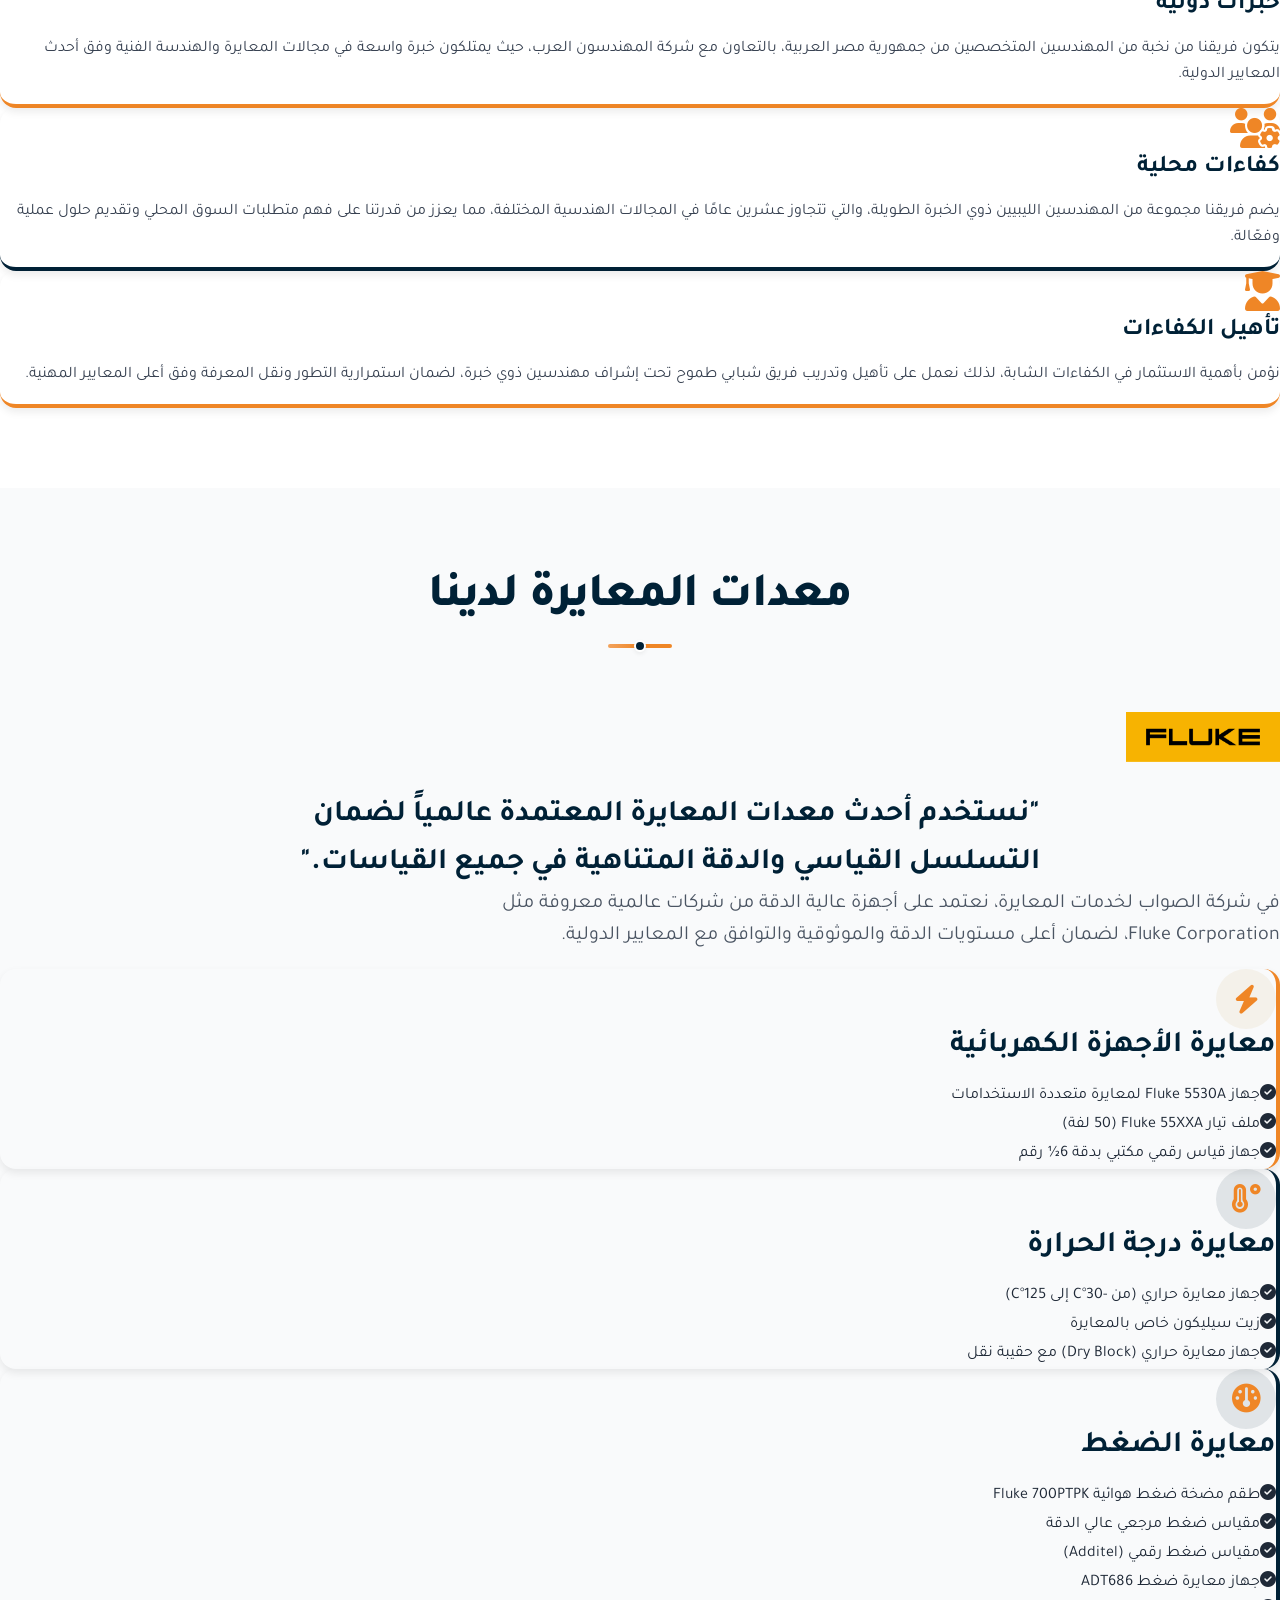
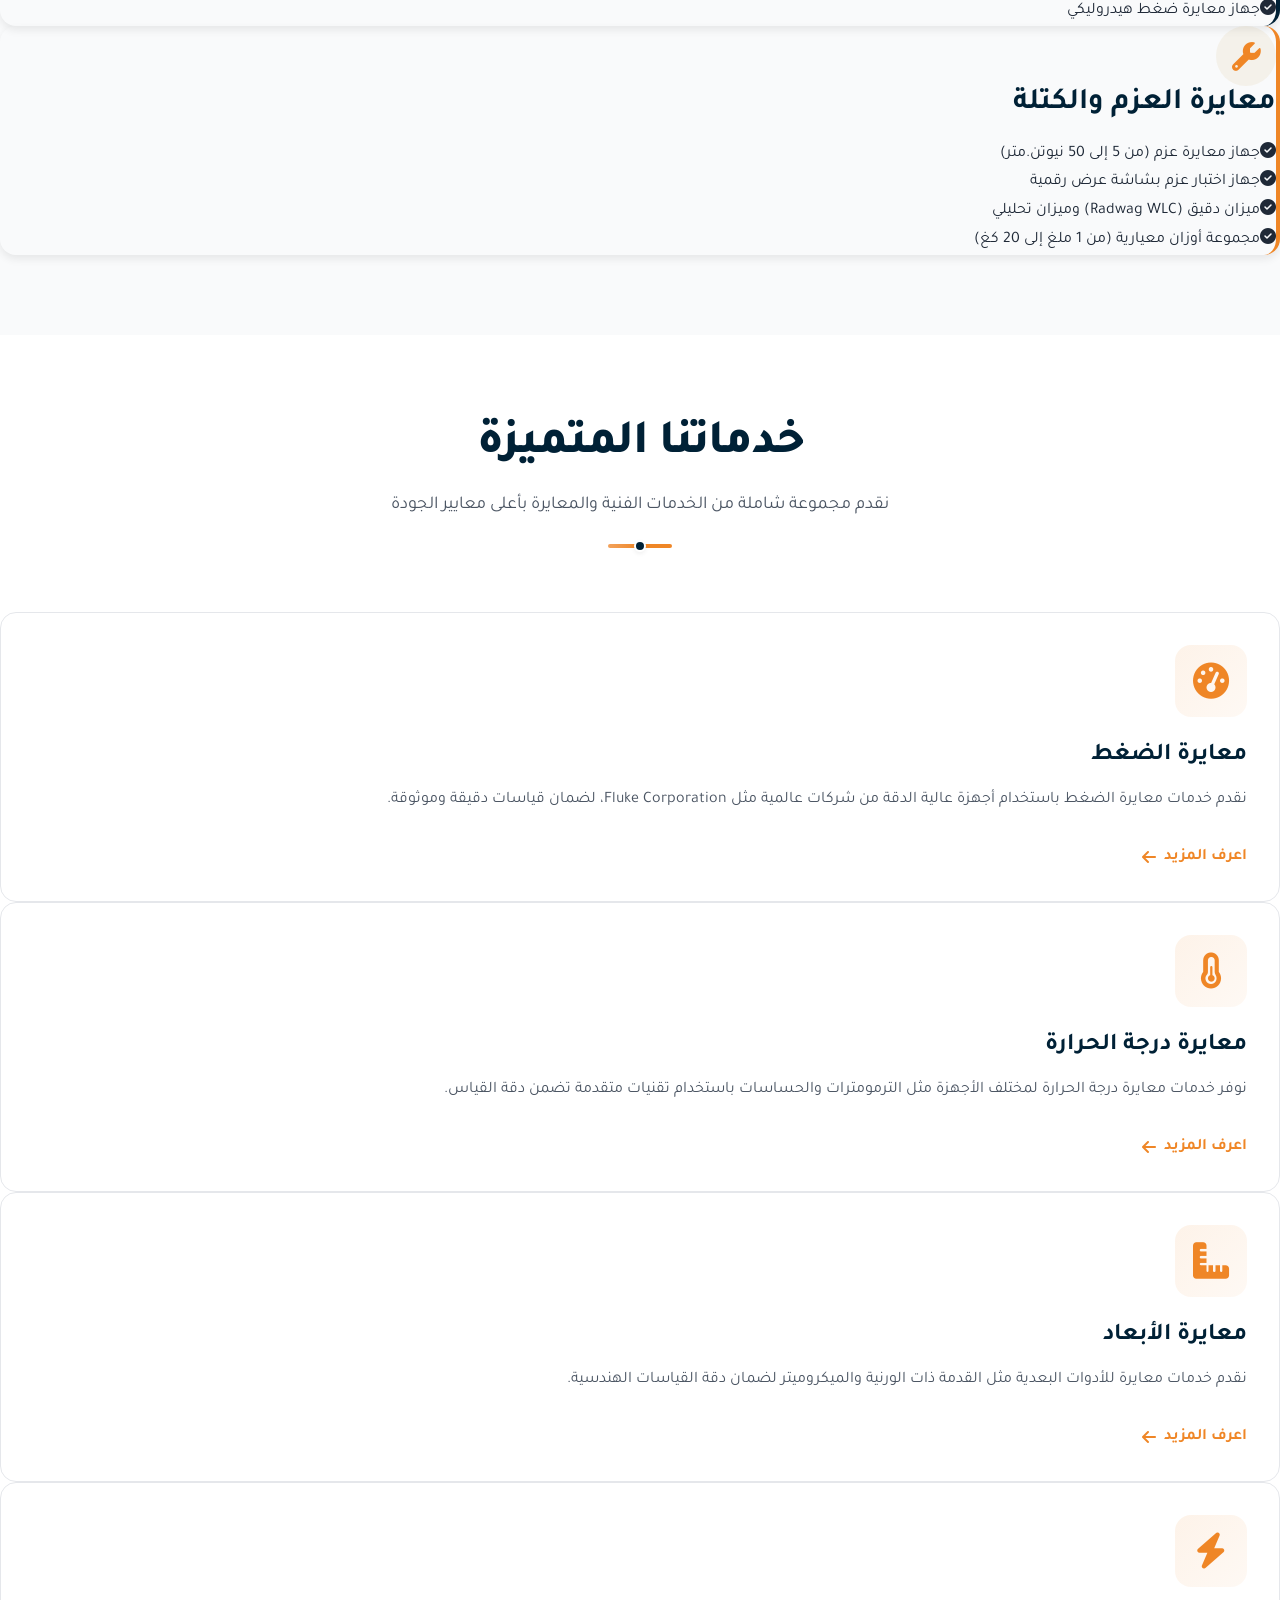
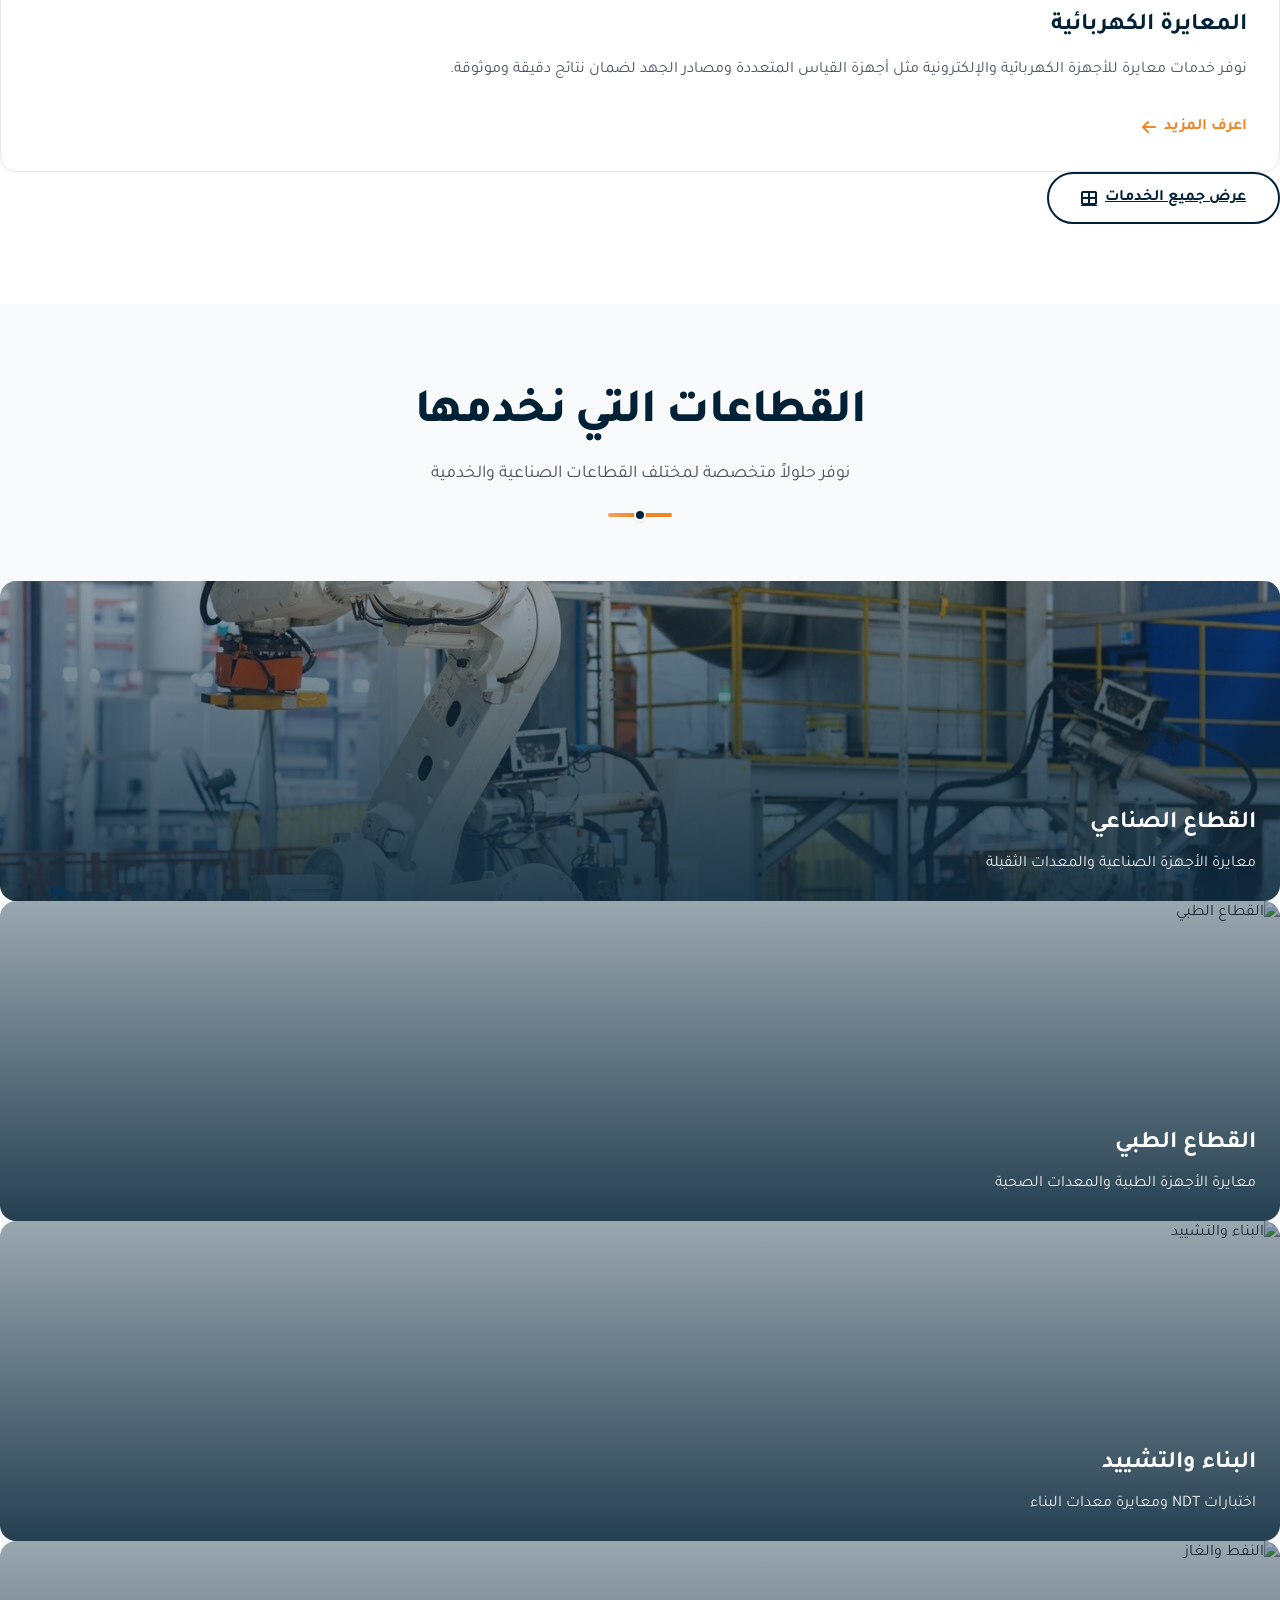
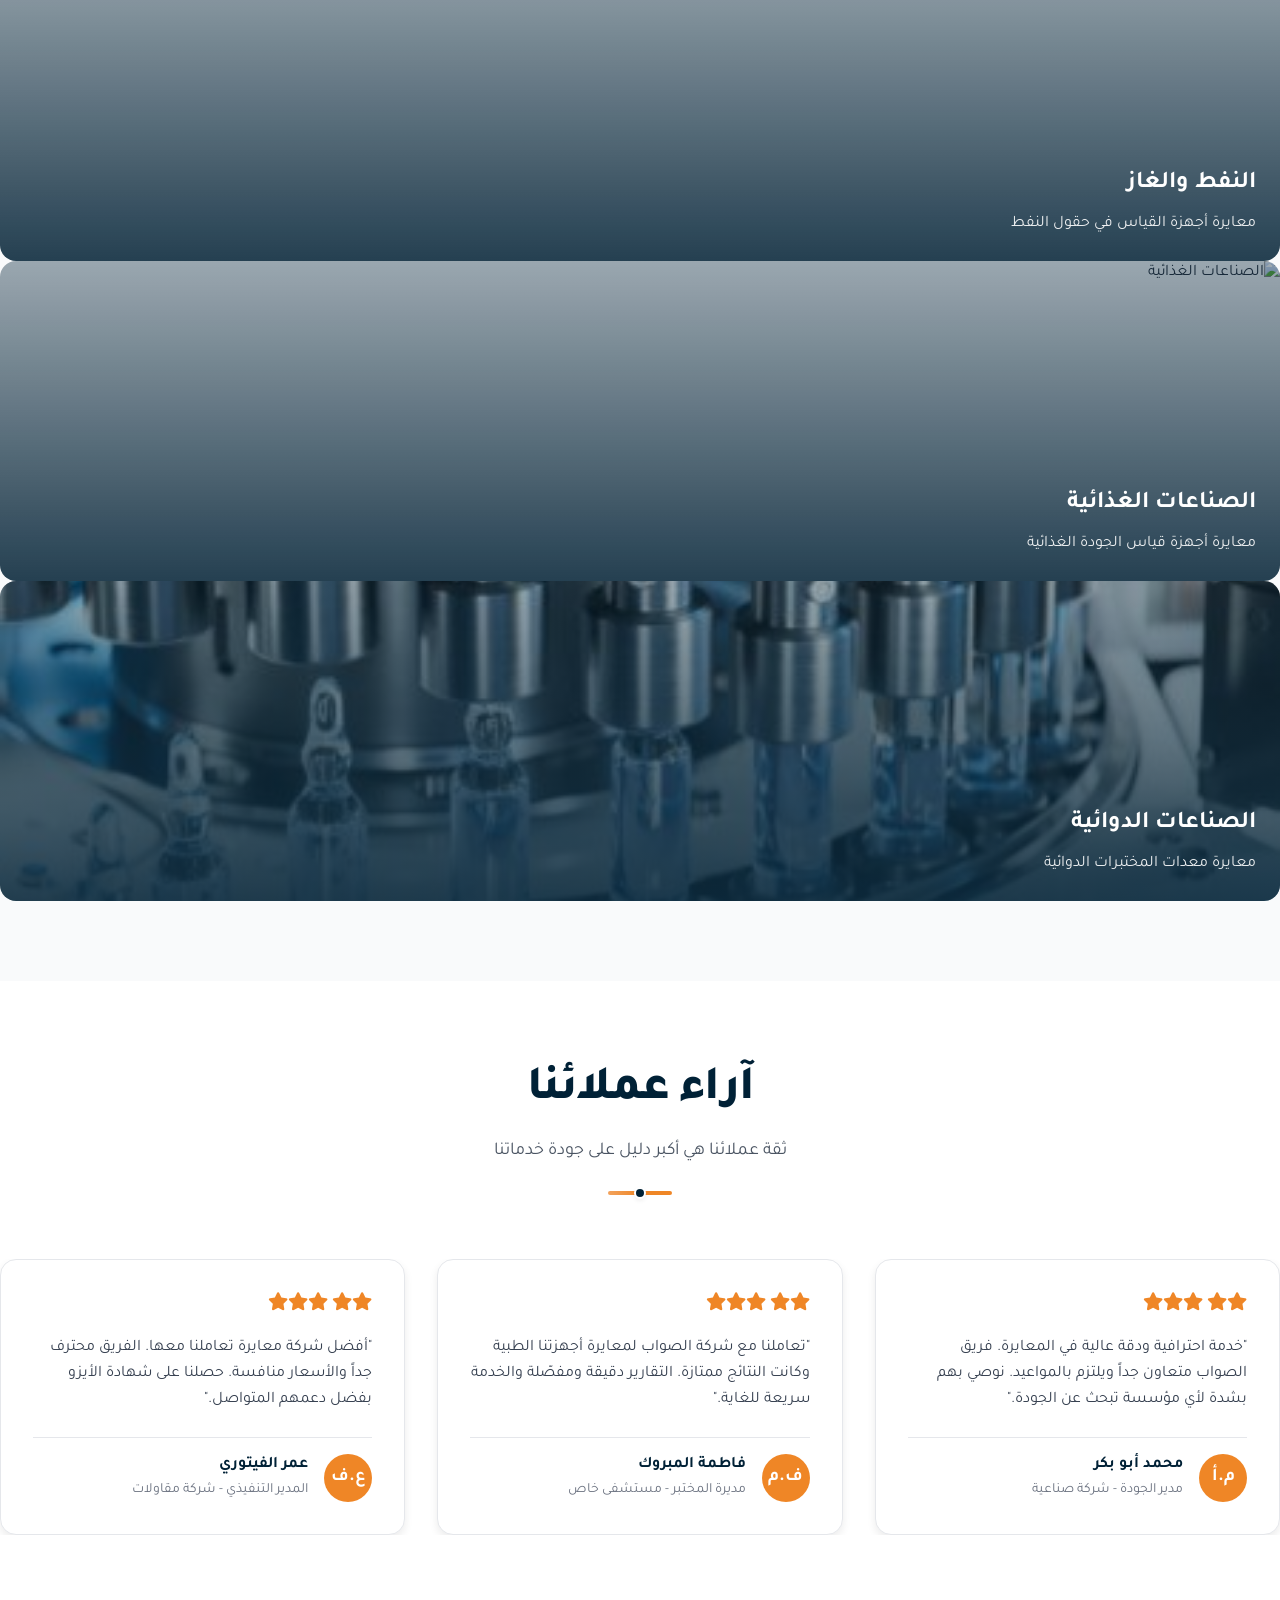
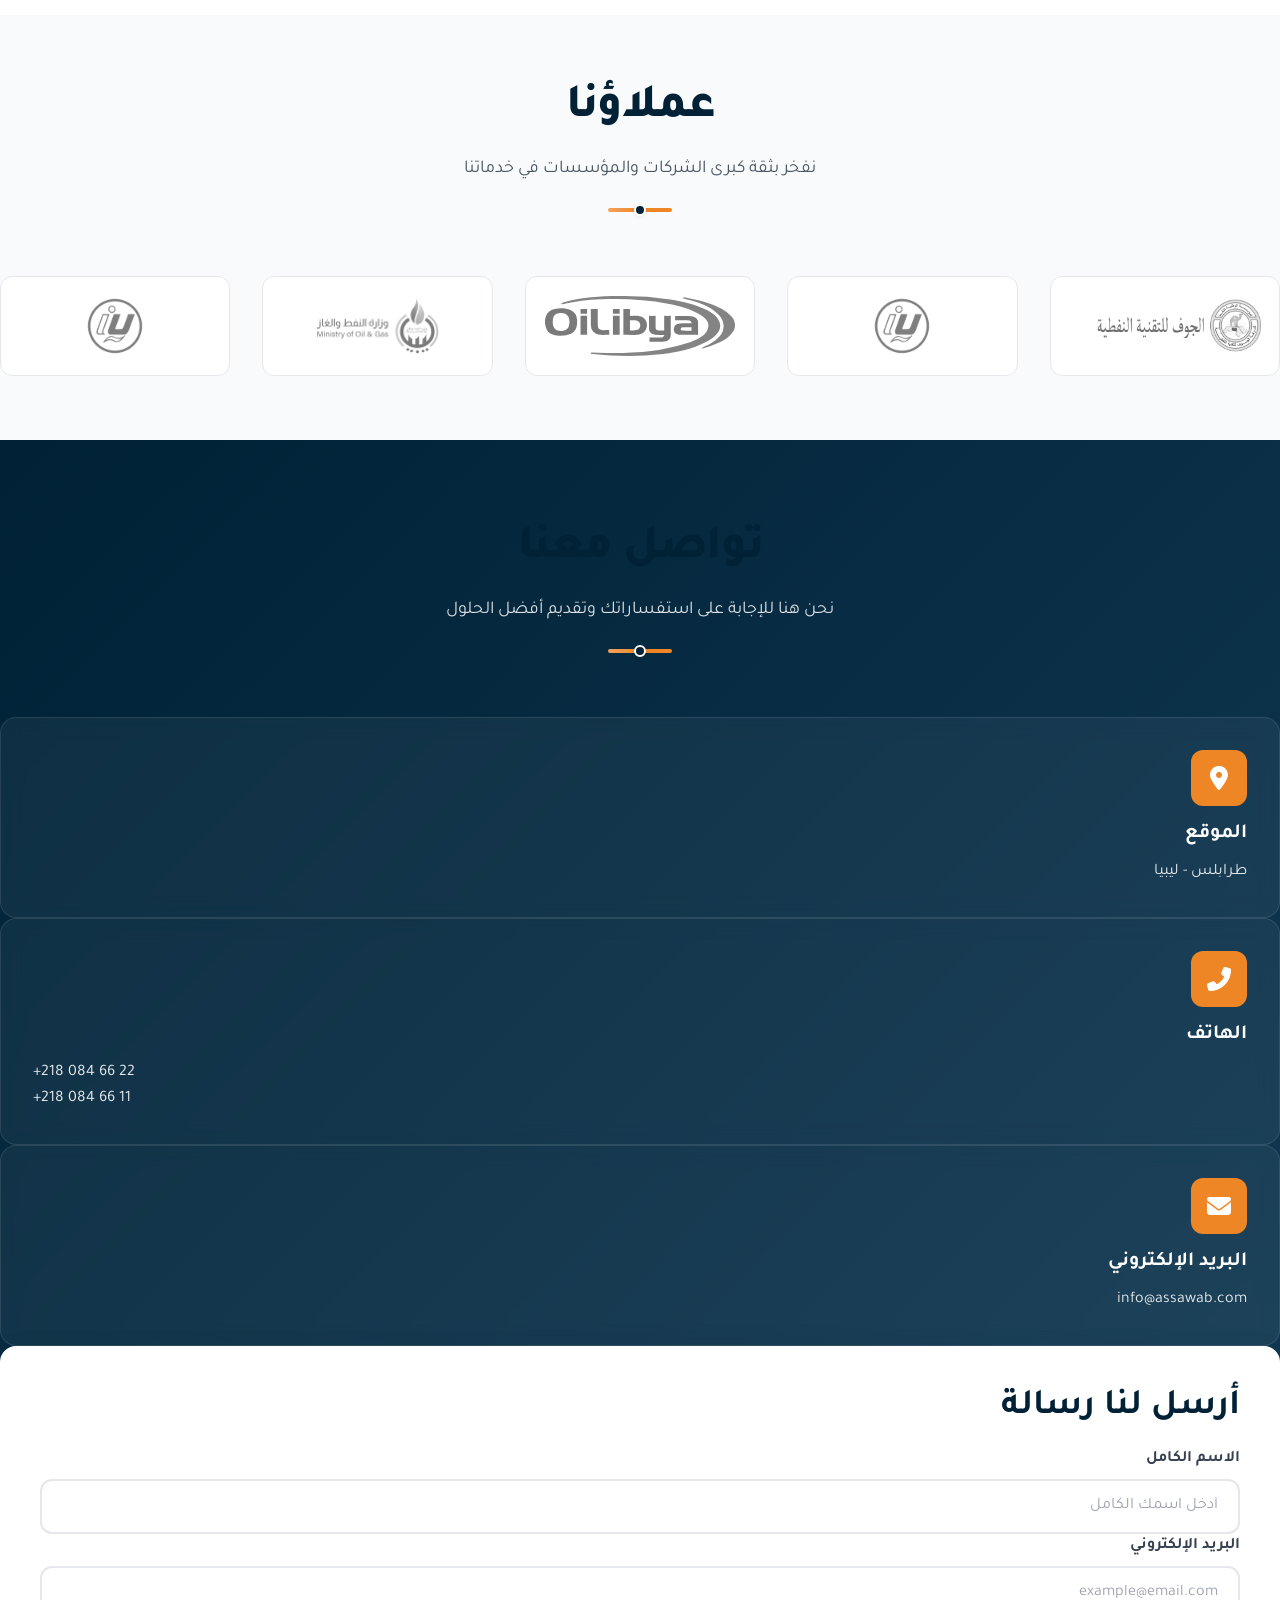
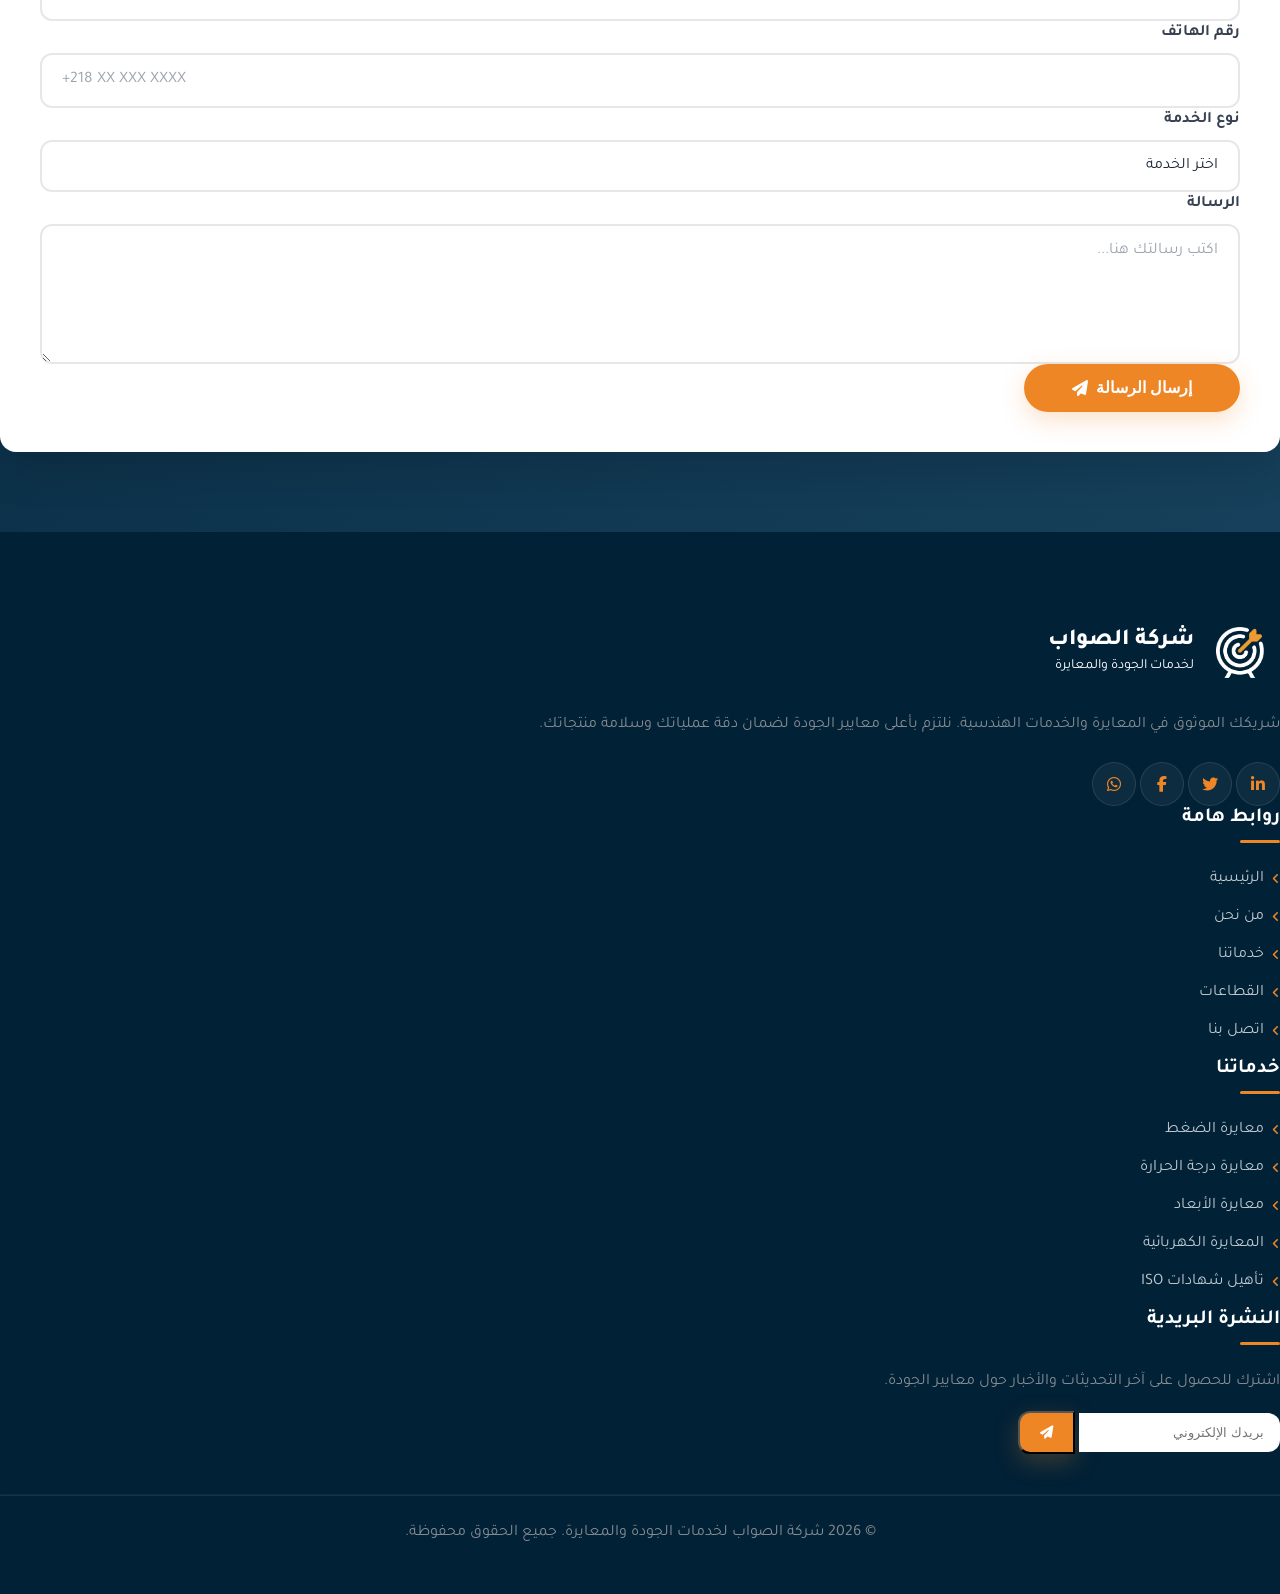
==== commit 96c081e4: "Add files via upload" ====
--- a/index.html
+++ b/index.html
@@ -237,7 +237,7 @@
                         <div class="stat-number">
                             <span class="counter" data-target="500">0</span>+
                         </div>
-                        <div class="stat-label custom-max-width"><span> عميل </span> <span> راضٍ </span>
+                        <div class="stat-label custom-max-width stat-span"><span> عميل </span> <span> راضٍ </span>
                         </div>
                     </div>
                 </div>
@@ -246,7 +246,8 @@
                         <div class="stat-number">
                             <span class="counter" data-target="10">0</span>+
                         </div>
-                        <div class="stat-label"> <span> سنوات </span> <span> خبرة </span> </div>
+                        <div class="stat-label stat-span"> <span> سنوات </span> <span> خبرة </span>
+                        </div>
                     </div>
                 </div>
                 <div class="col-md-3 col-6" data-aos="fade-up" data-aos-delay="200">
--- a/assets/css/style.css
+++ b/assets/css/style.css
@@ -568,6 +568,20 @@
     font-weight: 500;
 }
 
+.stat-span span {
+
+    display: inline;
+}
+
+/* Only apply these styles for screens smaller than 992px (Mobile & Tablet) */
+@media (max-width: 991.98px) {
+    .stat-span span {
+
+        display: block;
+    }
+}
+
+
 /* ========================================
            SECTOR CARDS
         ======================================== */
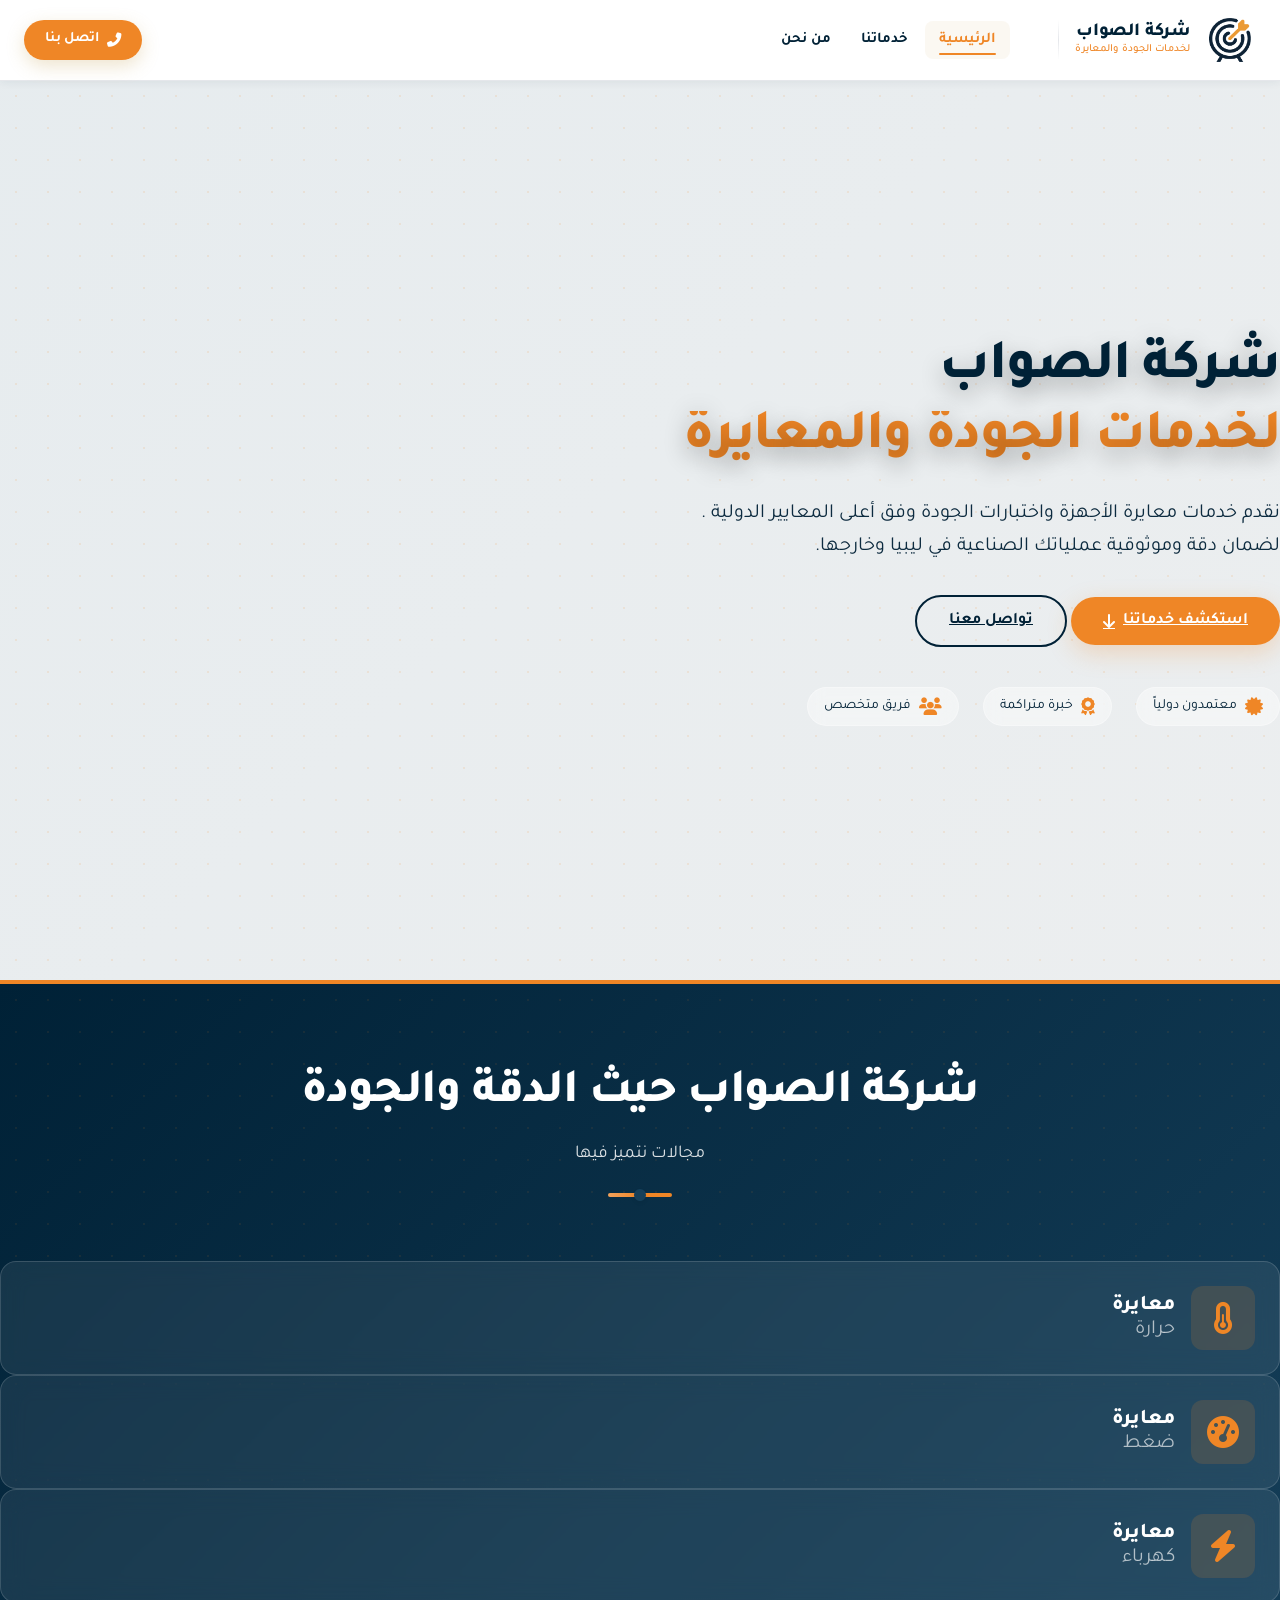
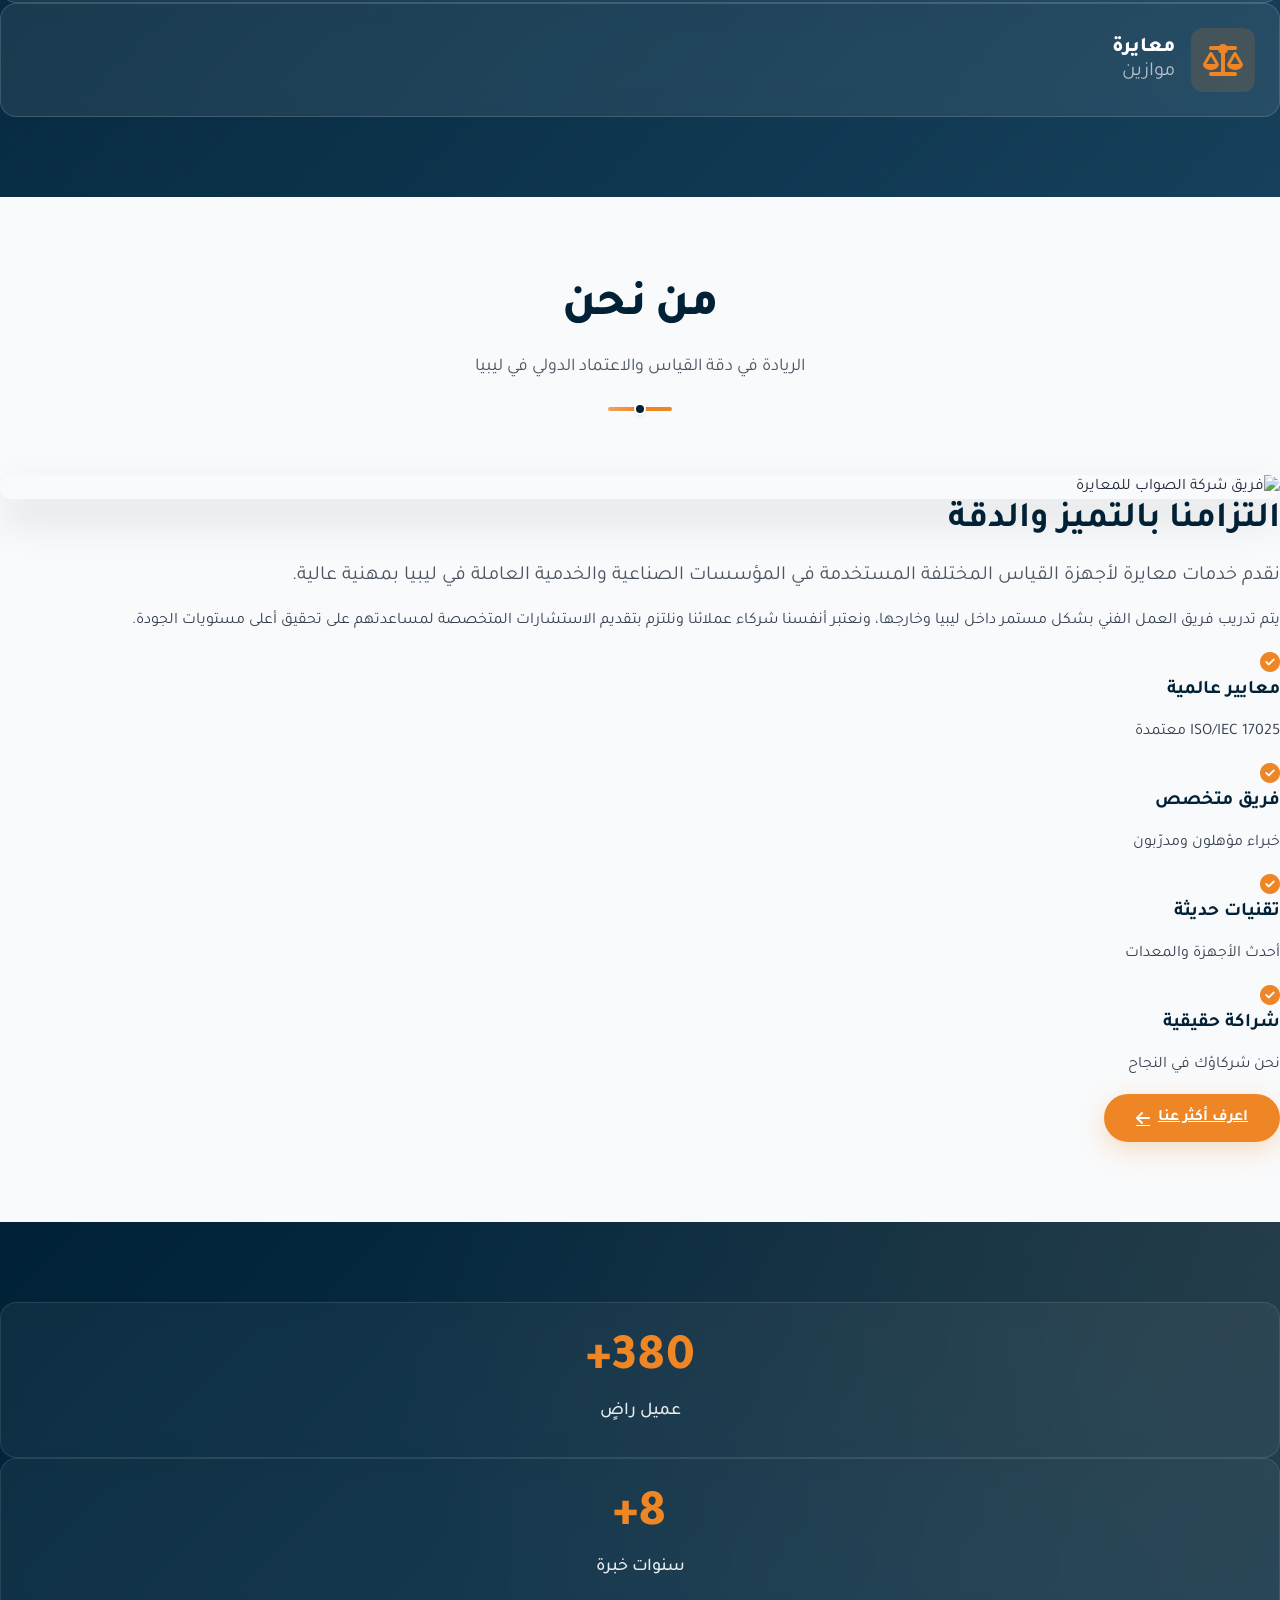
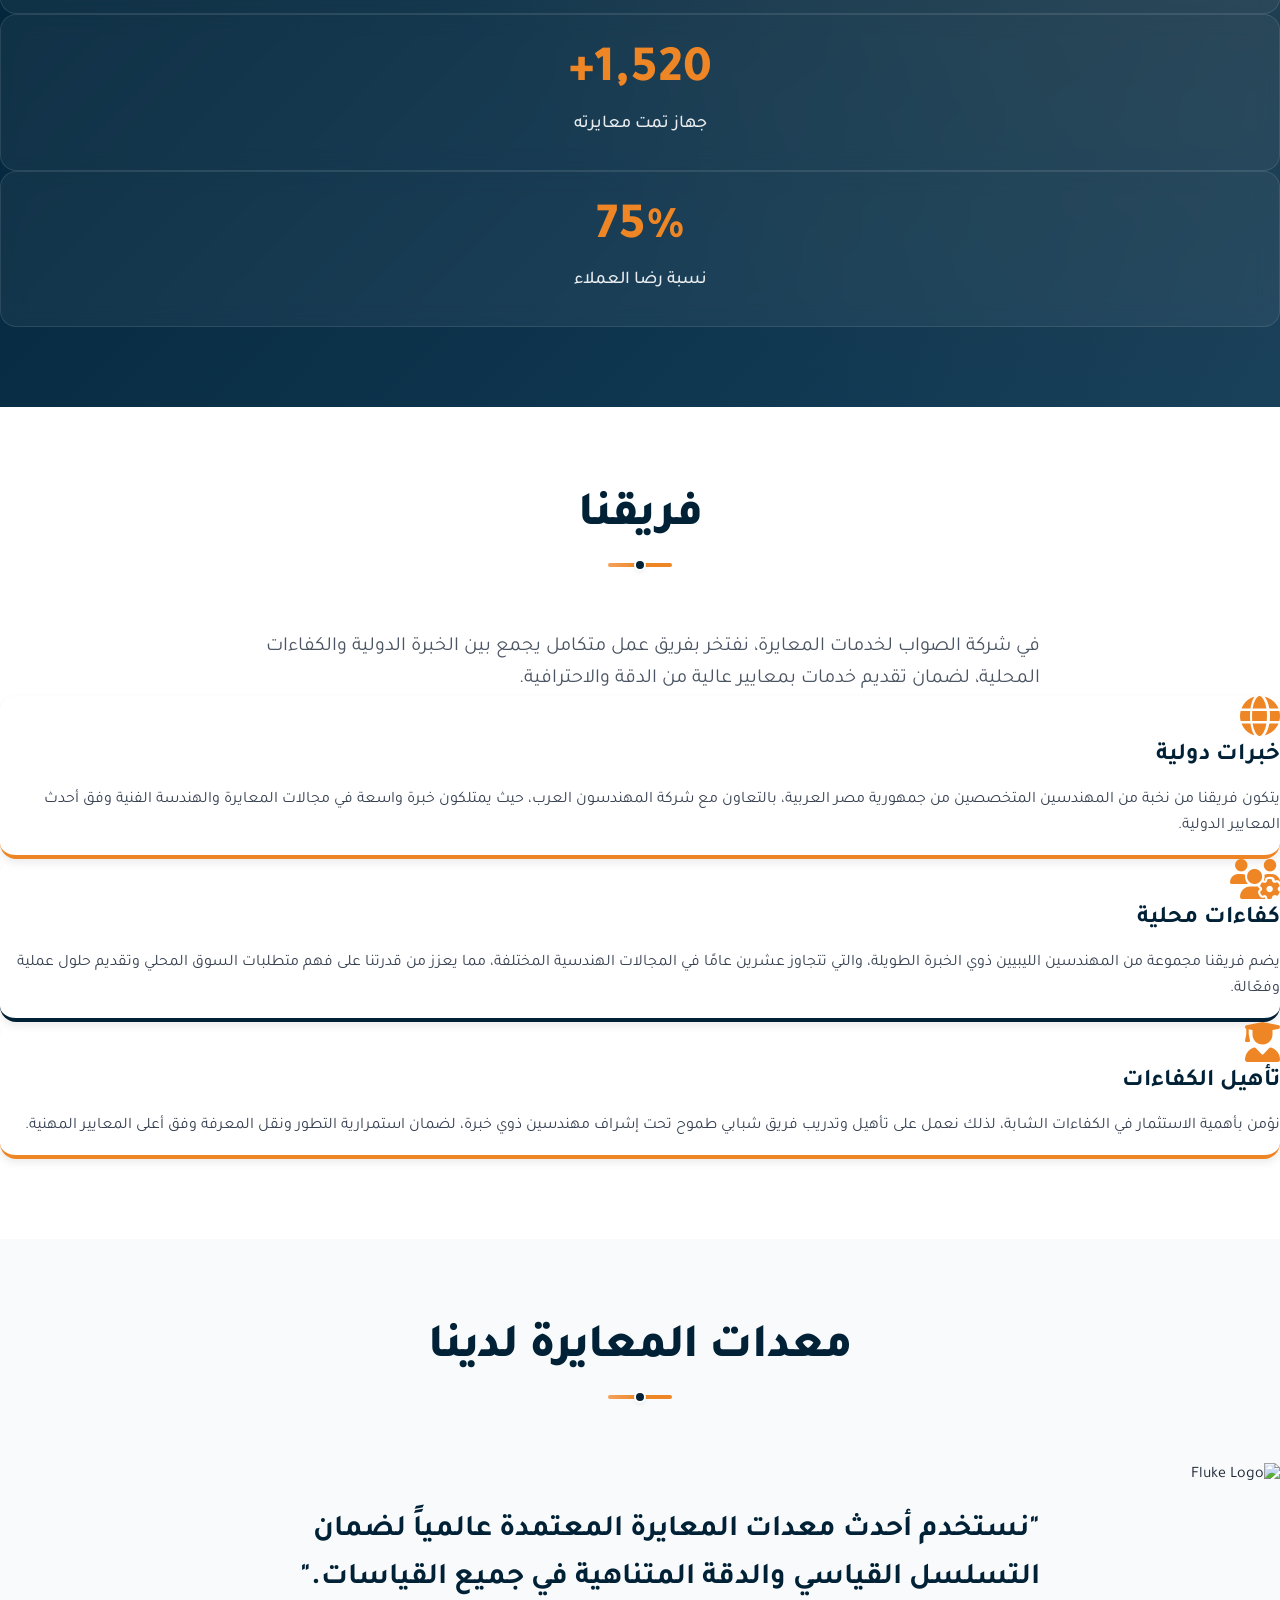
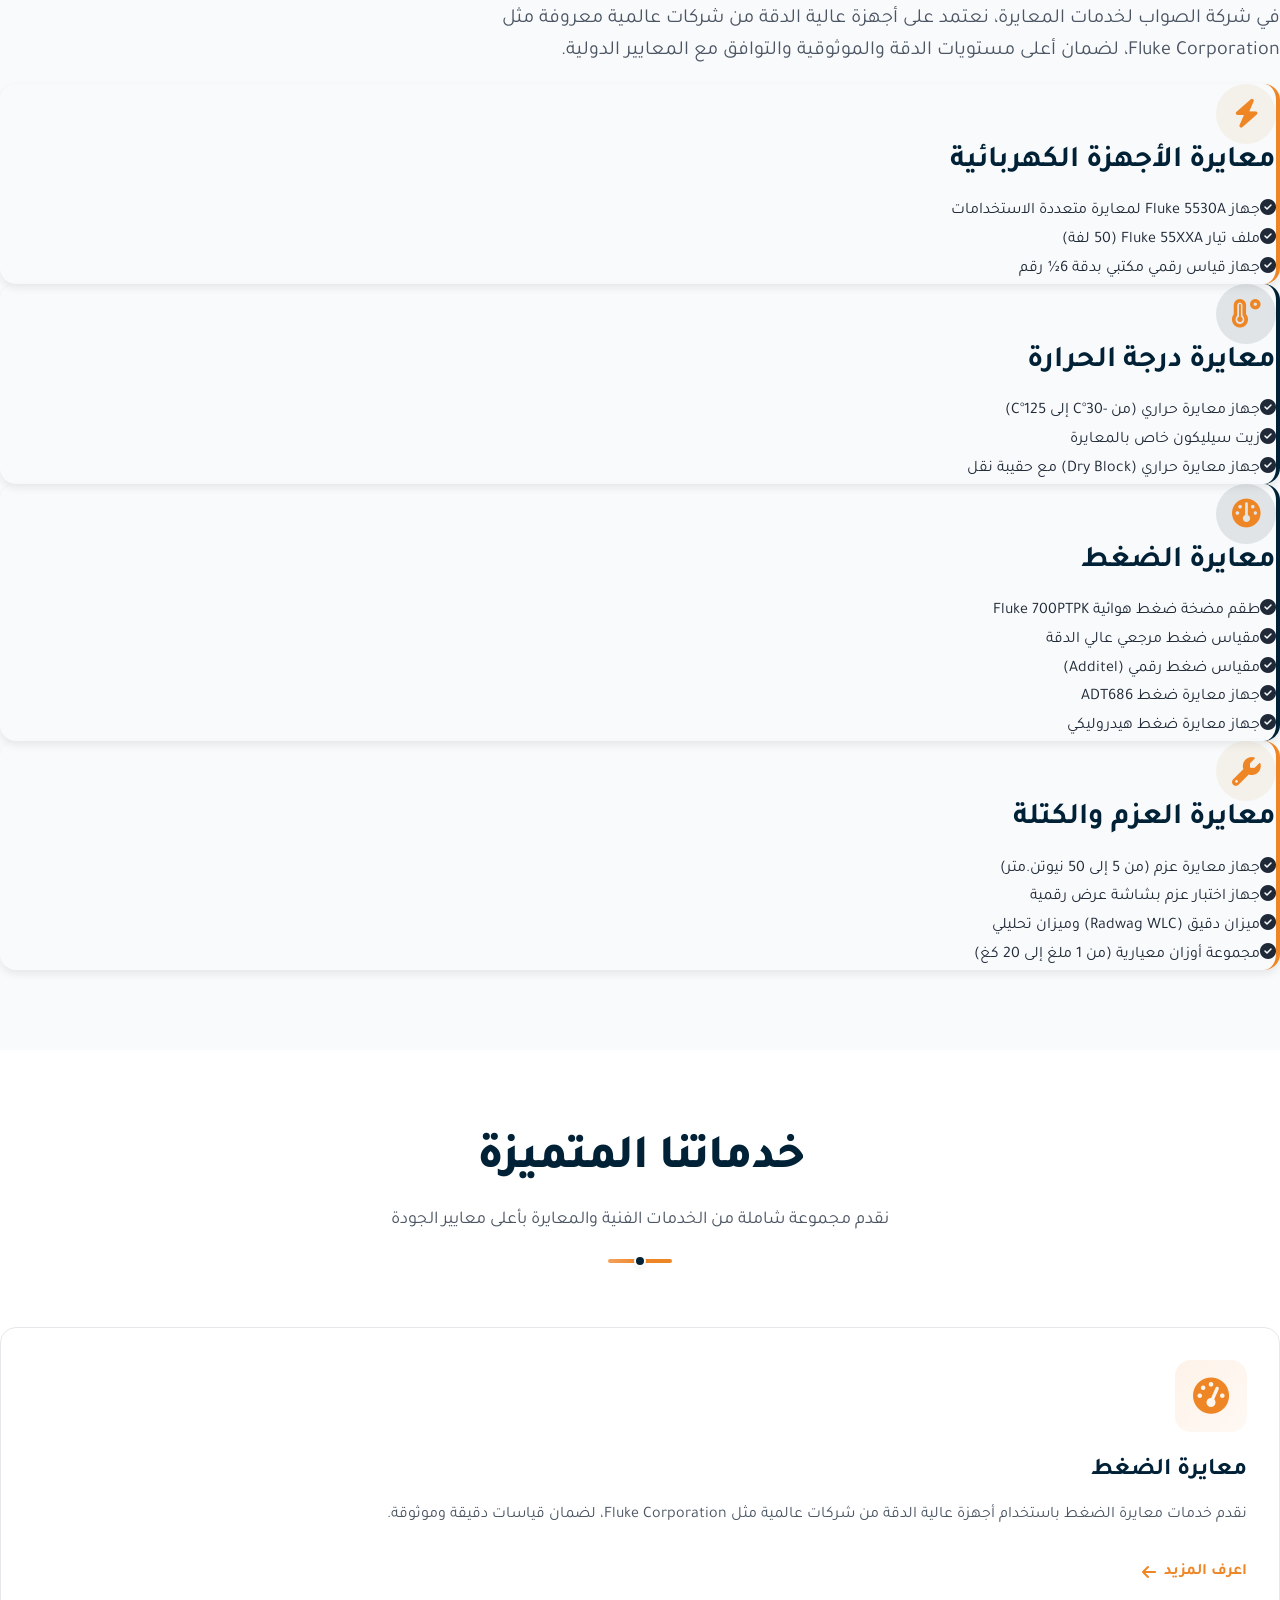
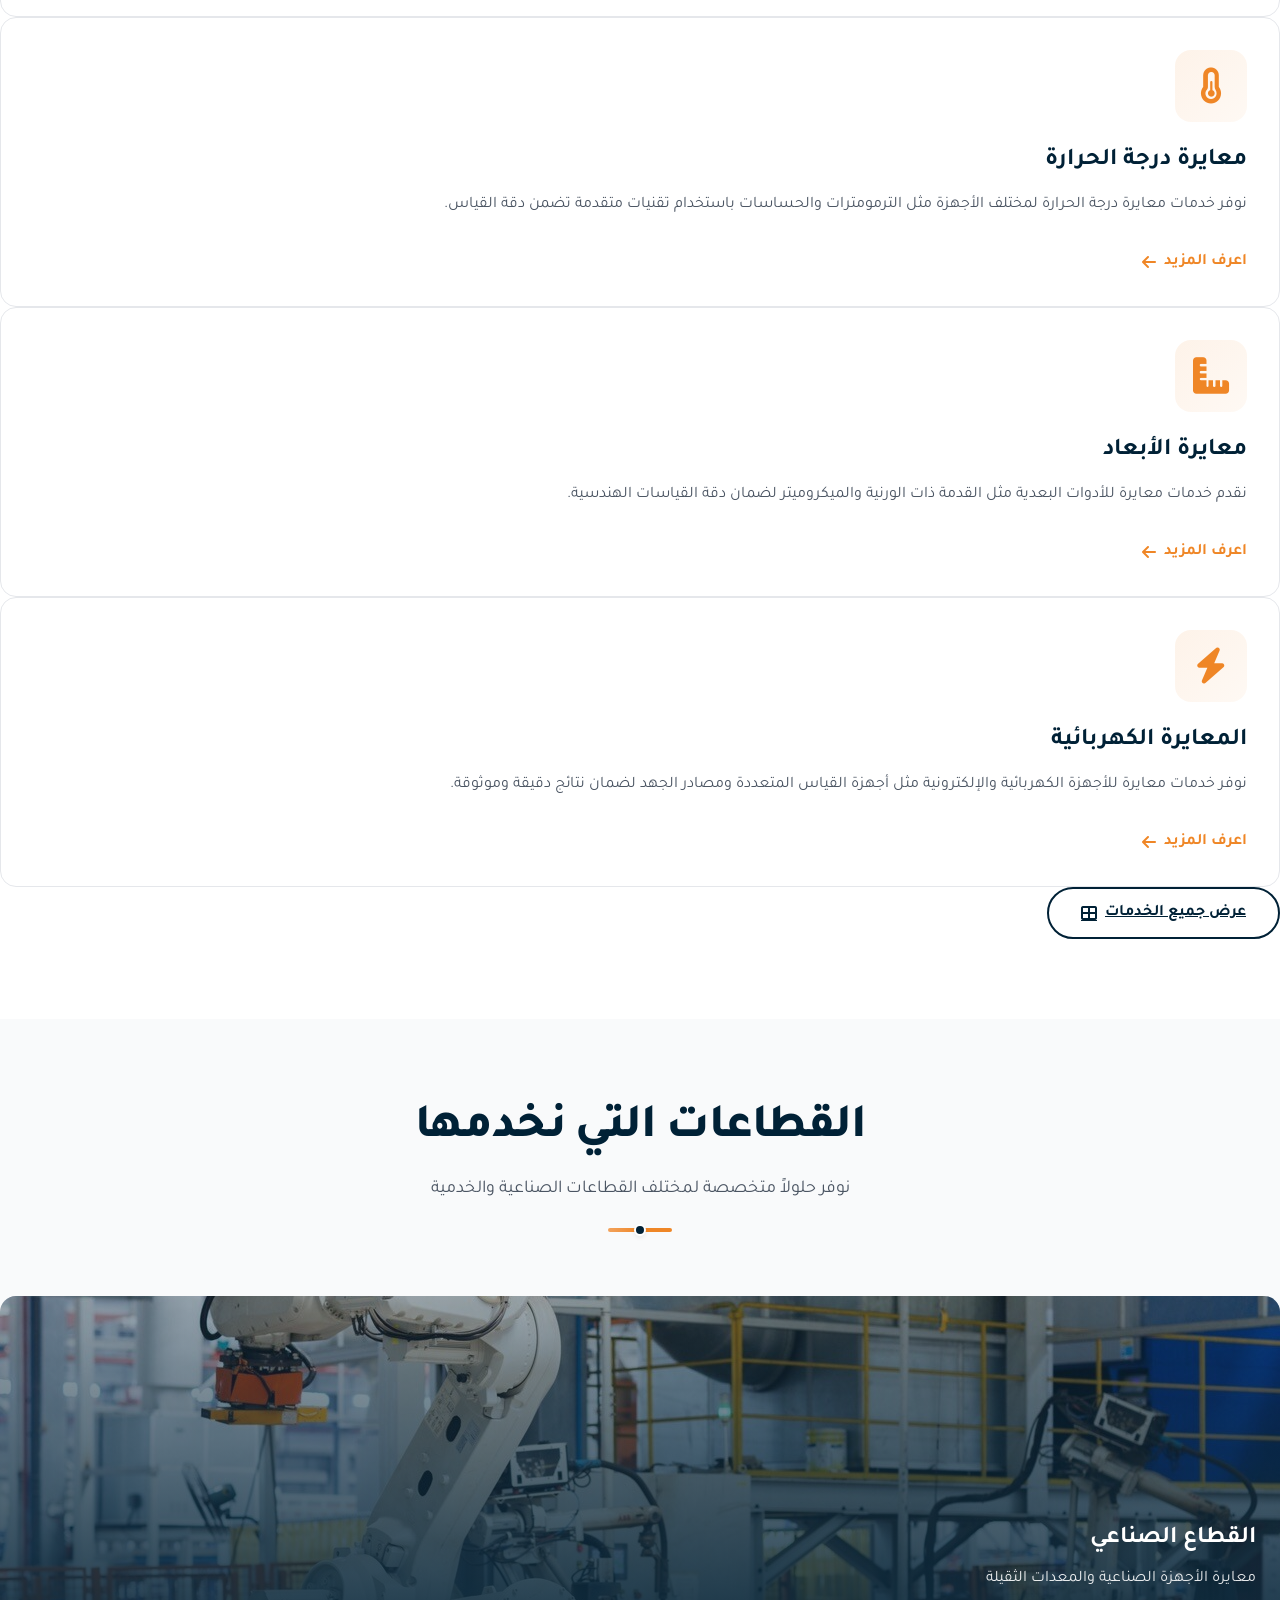
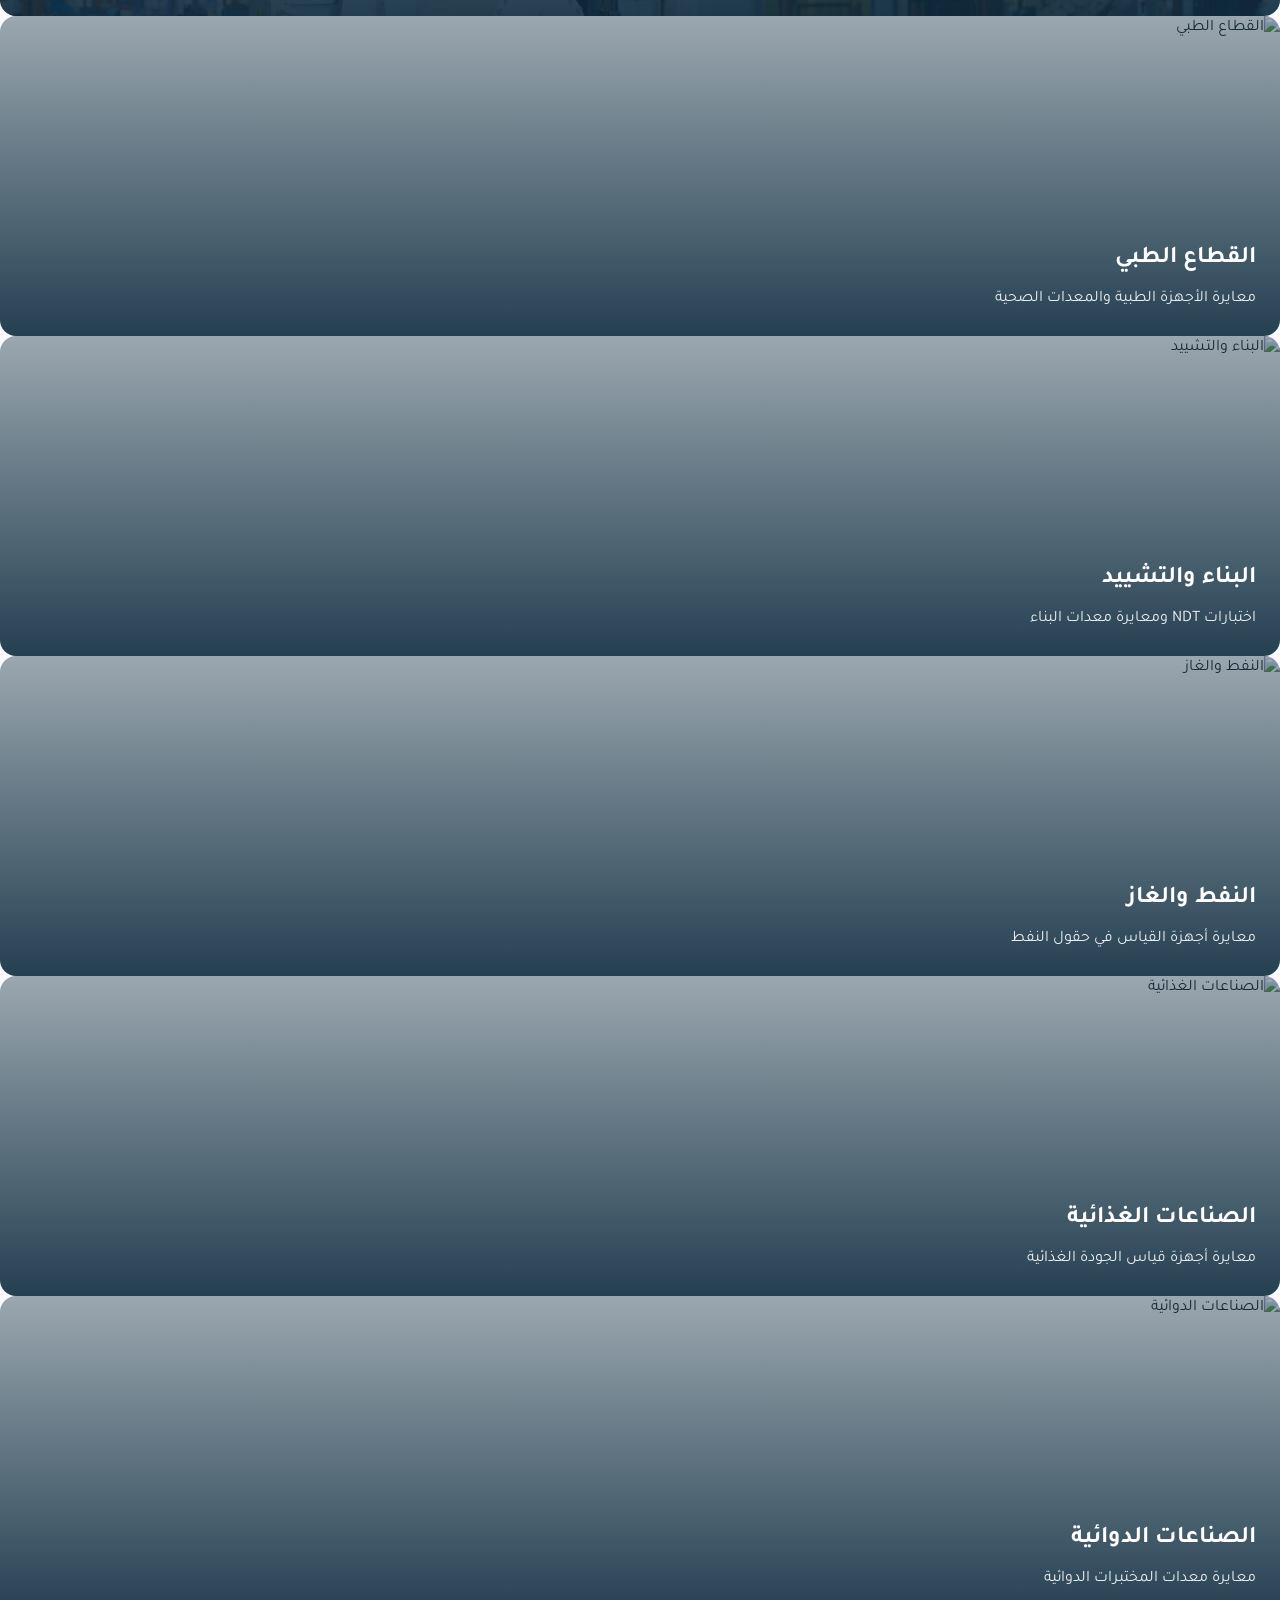
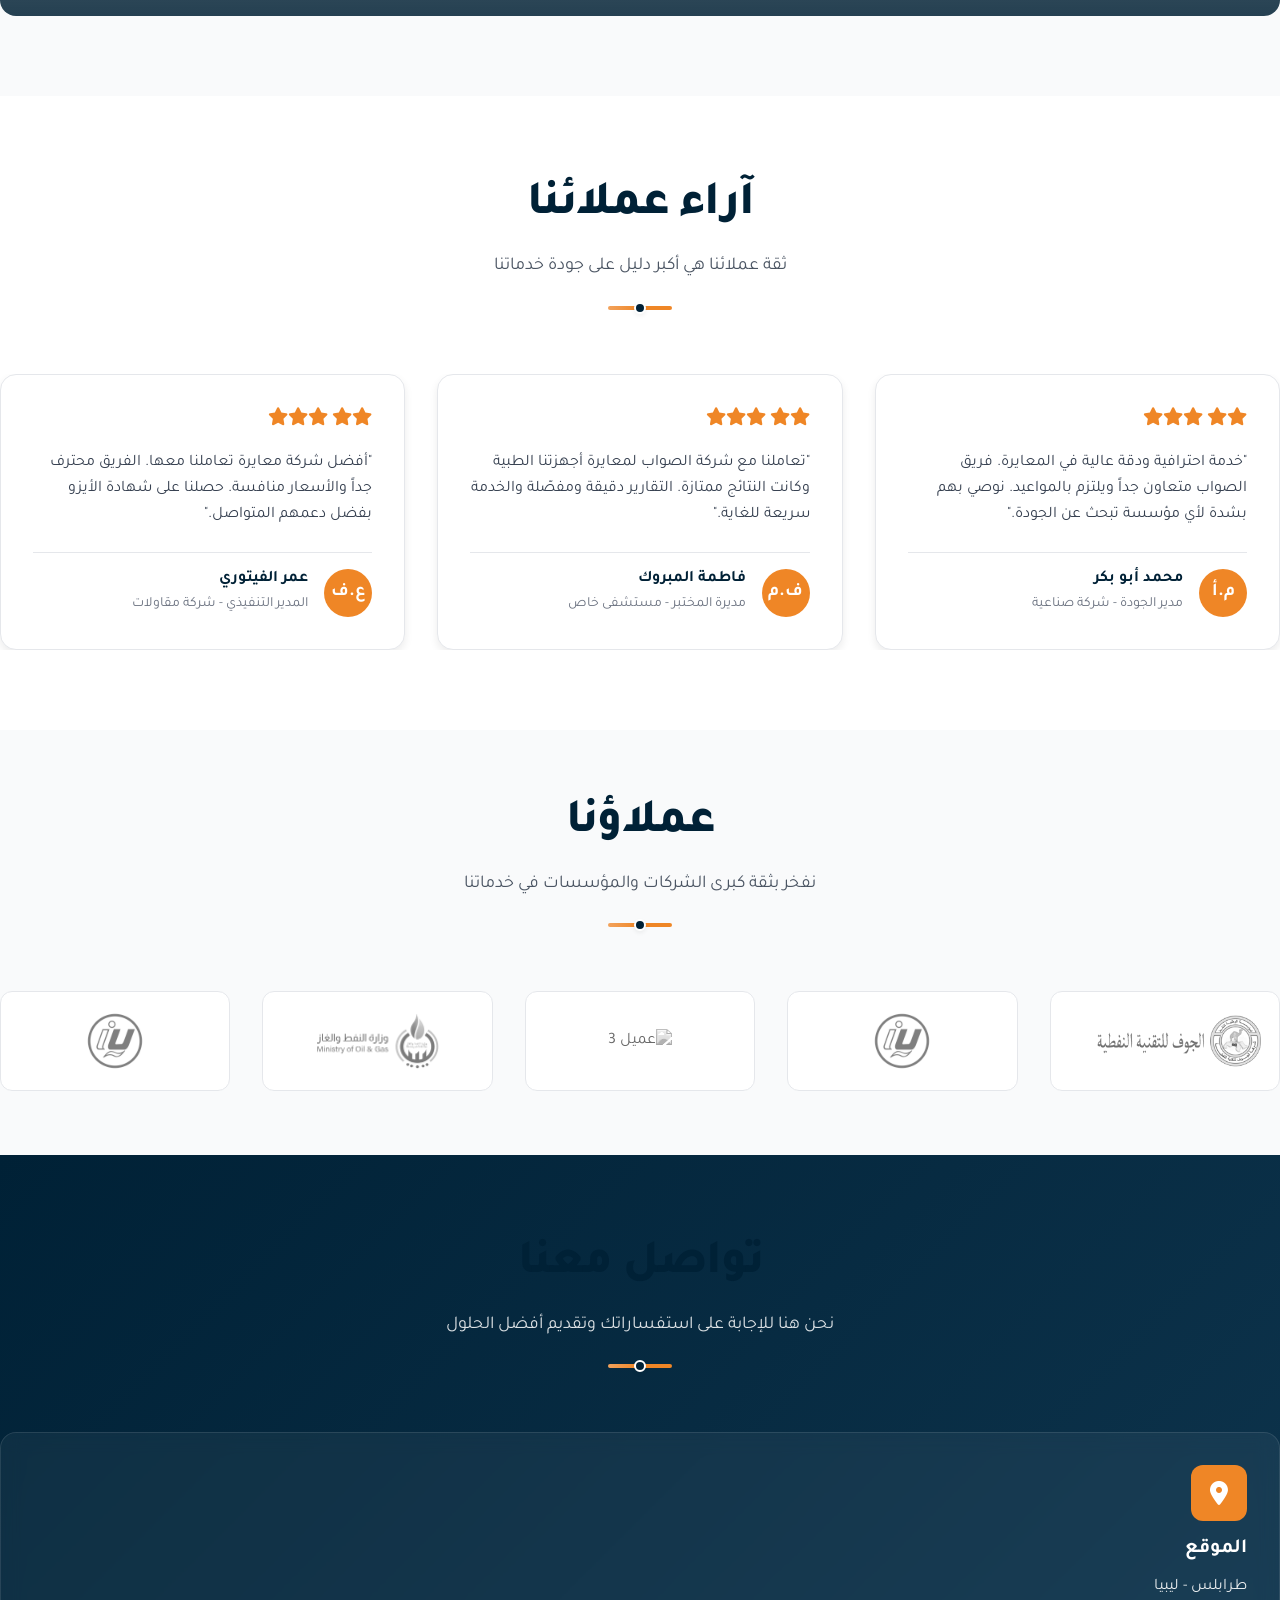
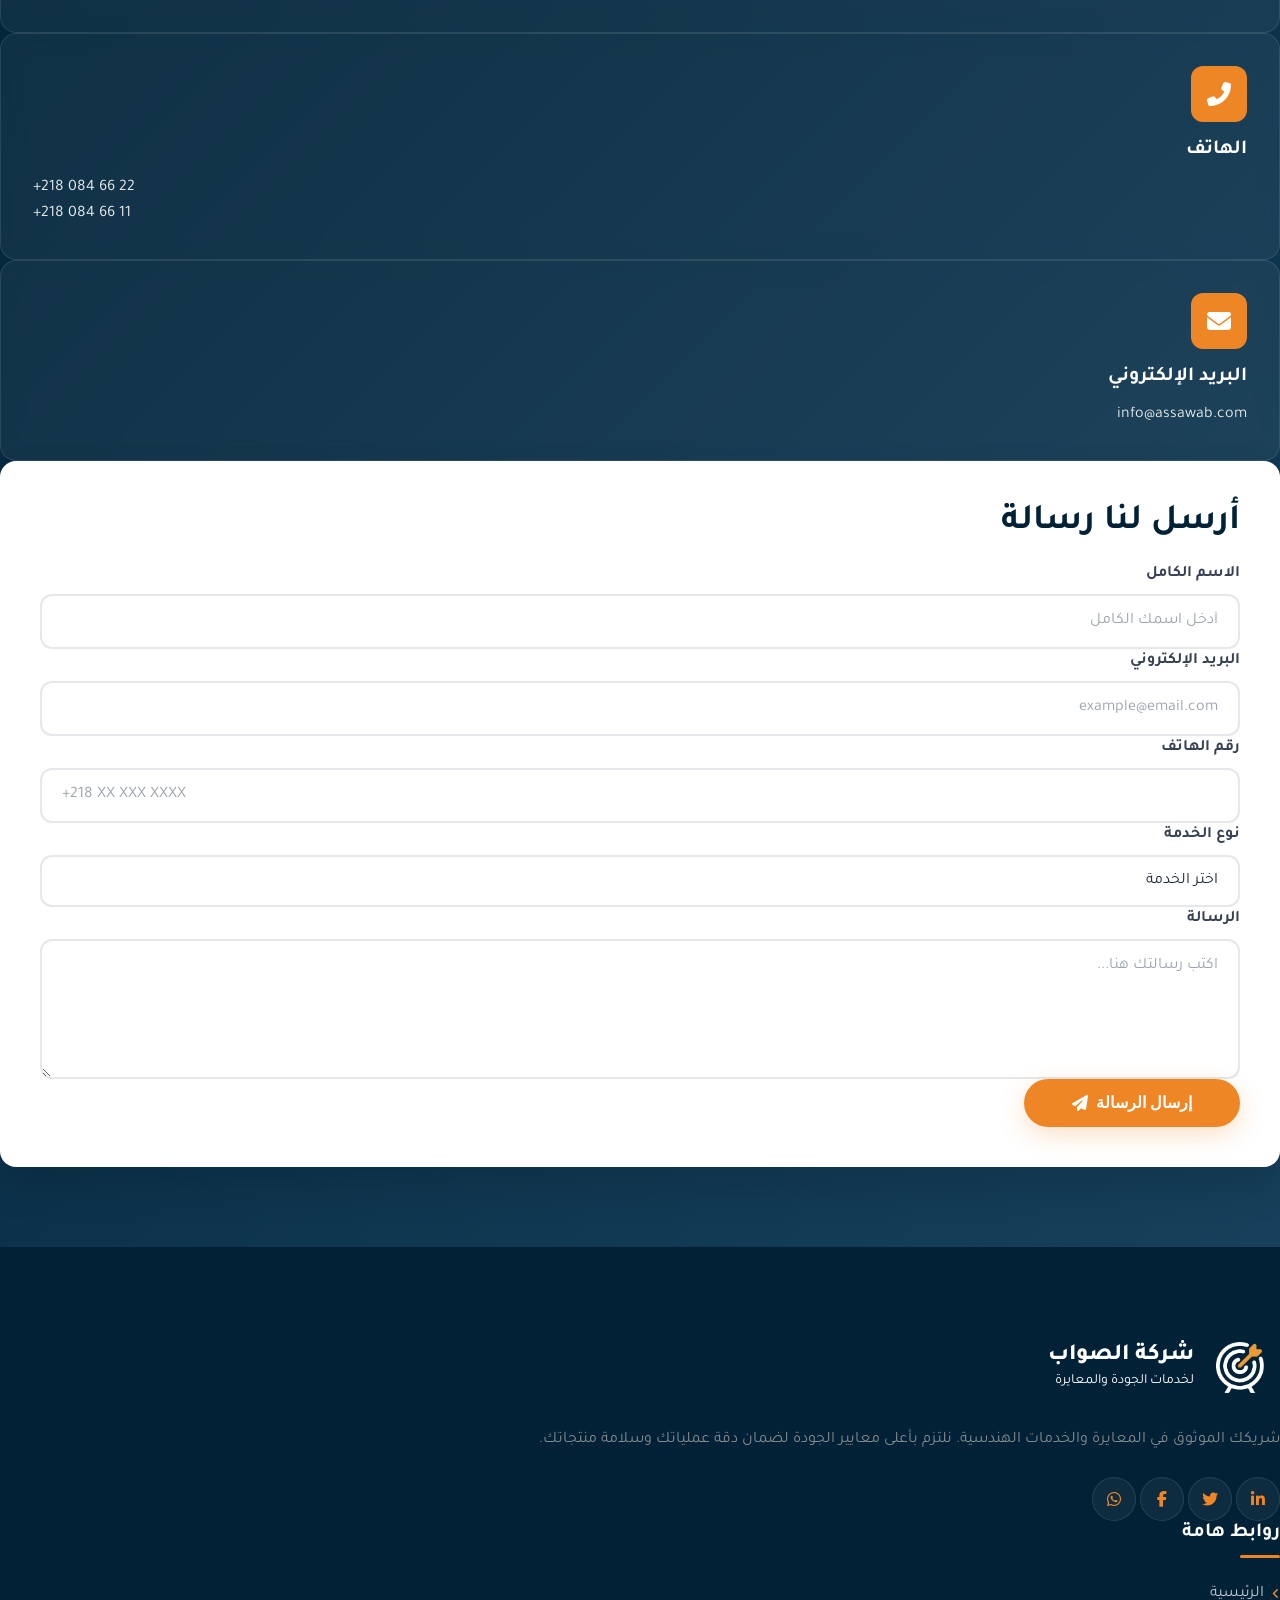
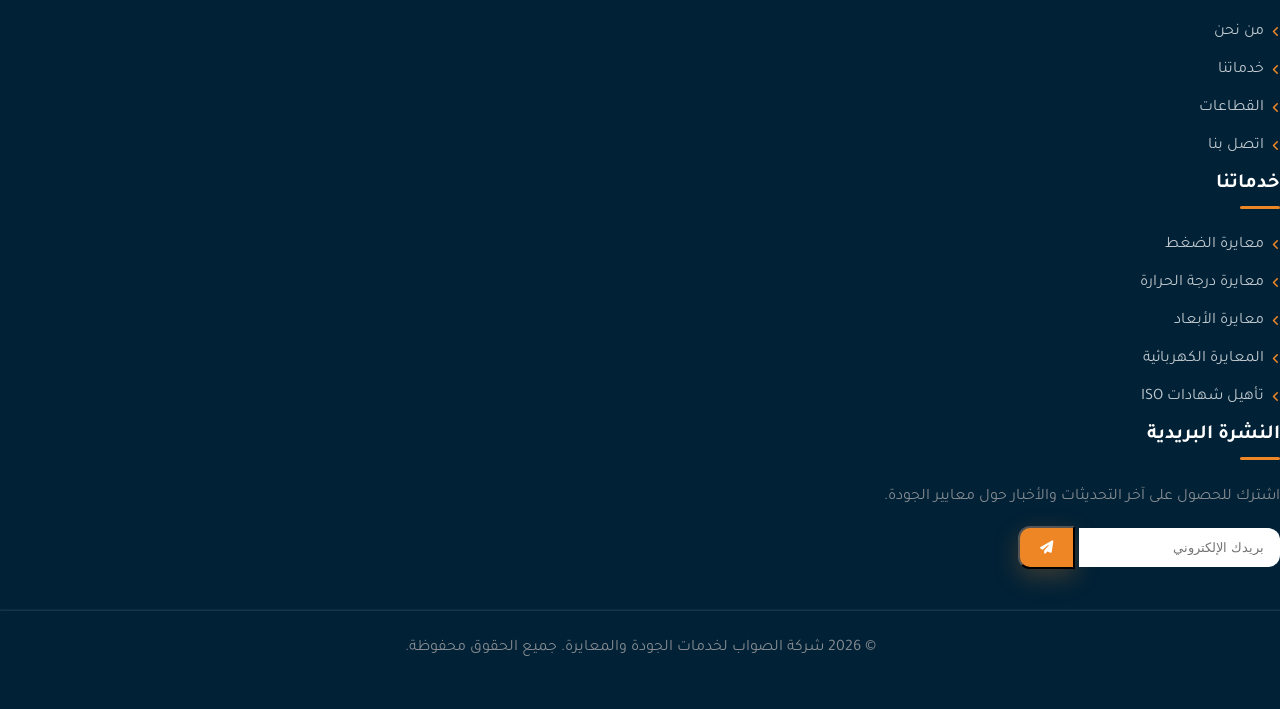
==== commit 21dcf70e: "Add files via upload" ====
--- a/index.html
+++ b/index.html
@@ -158,7 +158,7 @@
             <div class="row align-items-center g-5">
                 <div class="col-lg-6" data-aos="fade-right">
                     <div style="border-radius: var(--radius-2xl); overflow: hidden; box-shadow: var(--shadow-xl);">
-                        <img src="assets/image/Calibration3.jpg" alt="فريق شركة الصواب للمعايرة" class="img-fluid"
+                        <img src="assets/image/calibration3.jpg" alt="فريق شركة الصواب للمعايرة" class="img-fluid"
                             style="width:100%; display:block;">
                     </div>
                 </div>
@@ -331,7 +331,7 @@
             </div>
 
             <div class="text-center mb-5" data-aos="fade-up">
-                <img src="assets/image/clients/Fluke.png" alt="Fluke Logo" style="height: 50px; margin-bottom: 20px;">
+                <img src="assets/image/clients/fluke.png" alt="Fluke Logo" style="height: 50px; margin-bottom: 20px;">
                 <h4
                     style="color: var(--primary); max-width: 800px; margin: 0 auto; line-height: 1.6; font-weight: 700;">
                     "نستخدم أحدث معدات المعايرة المعتمدة عالمياً لضمان التسلسل القياسي والدقة المتناهية في جميع
@@ -565,7 +565,7 @@
                 </div>
                 <div class="col-lg-4 col-md-6" data-aos="fade-up" data-aos-delay="500">
                     <div class="sector-card">
-                        <img src="assets/image/Pharmaceutical.jpg" alt="الصناعات الدوائية">
+                        <img src="assets/image/pharmaceutical.jpg" alt="الصناعات الدوائية">
                         <div class="sector-content">
                             <h4>الصناعات الدوائية</h4>
                             <p>معايرة معدات المختبرات الدوائية</p>
@@ -662,7 +662,7 @@
                         <div class="client-logo"><img src="assets/image/clients/libyana-logo.png" alt="عميل 2"></div>
                     </div>
                     <div class="swiper-slide">
-                        <div class="client-logo"><img src="assets/image/clients/oilLibya-logo.svg" alt="عميل 3">
+                        <div class="client-logo"><img src="assets/image/clients/oillibya-logo.svg" alt="عميل 3">
                         </div>
                     </div>
                     <div class="swiper-slide">
